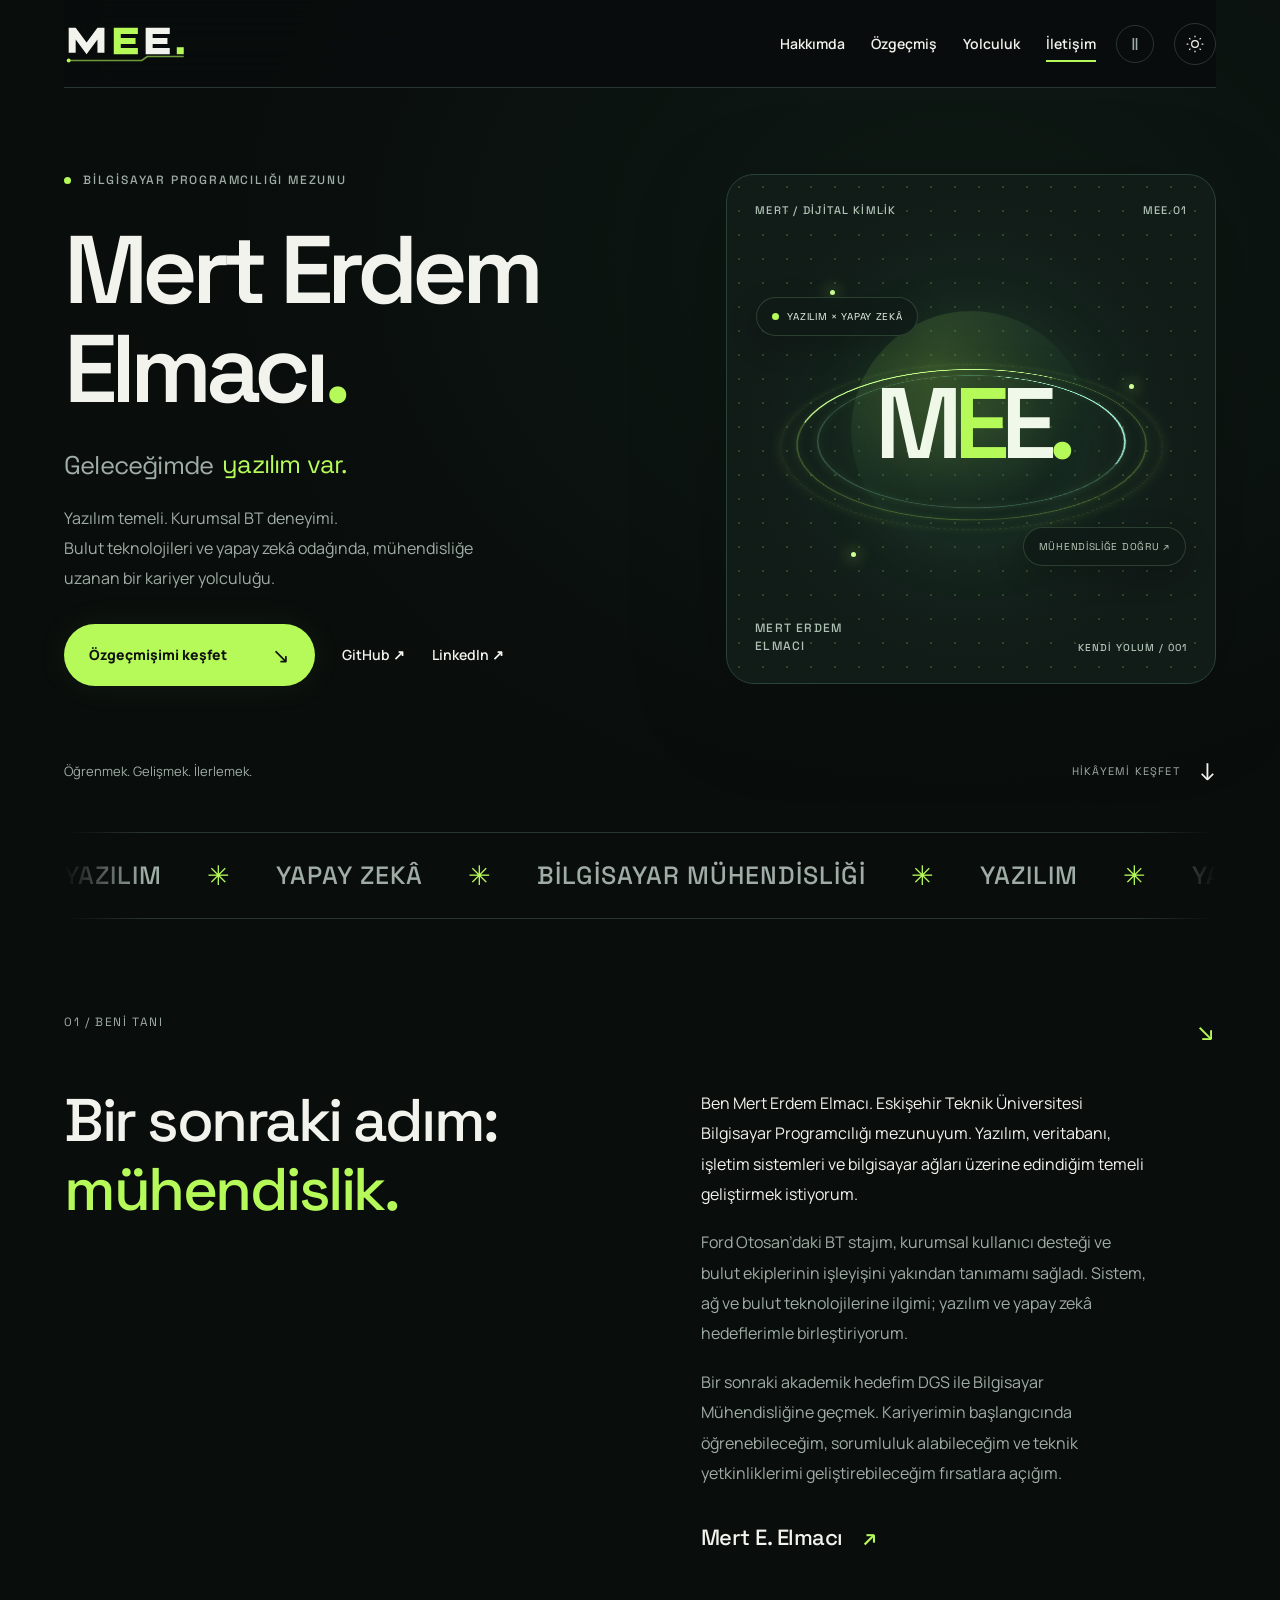
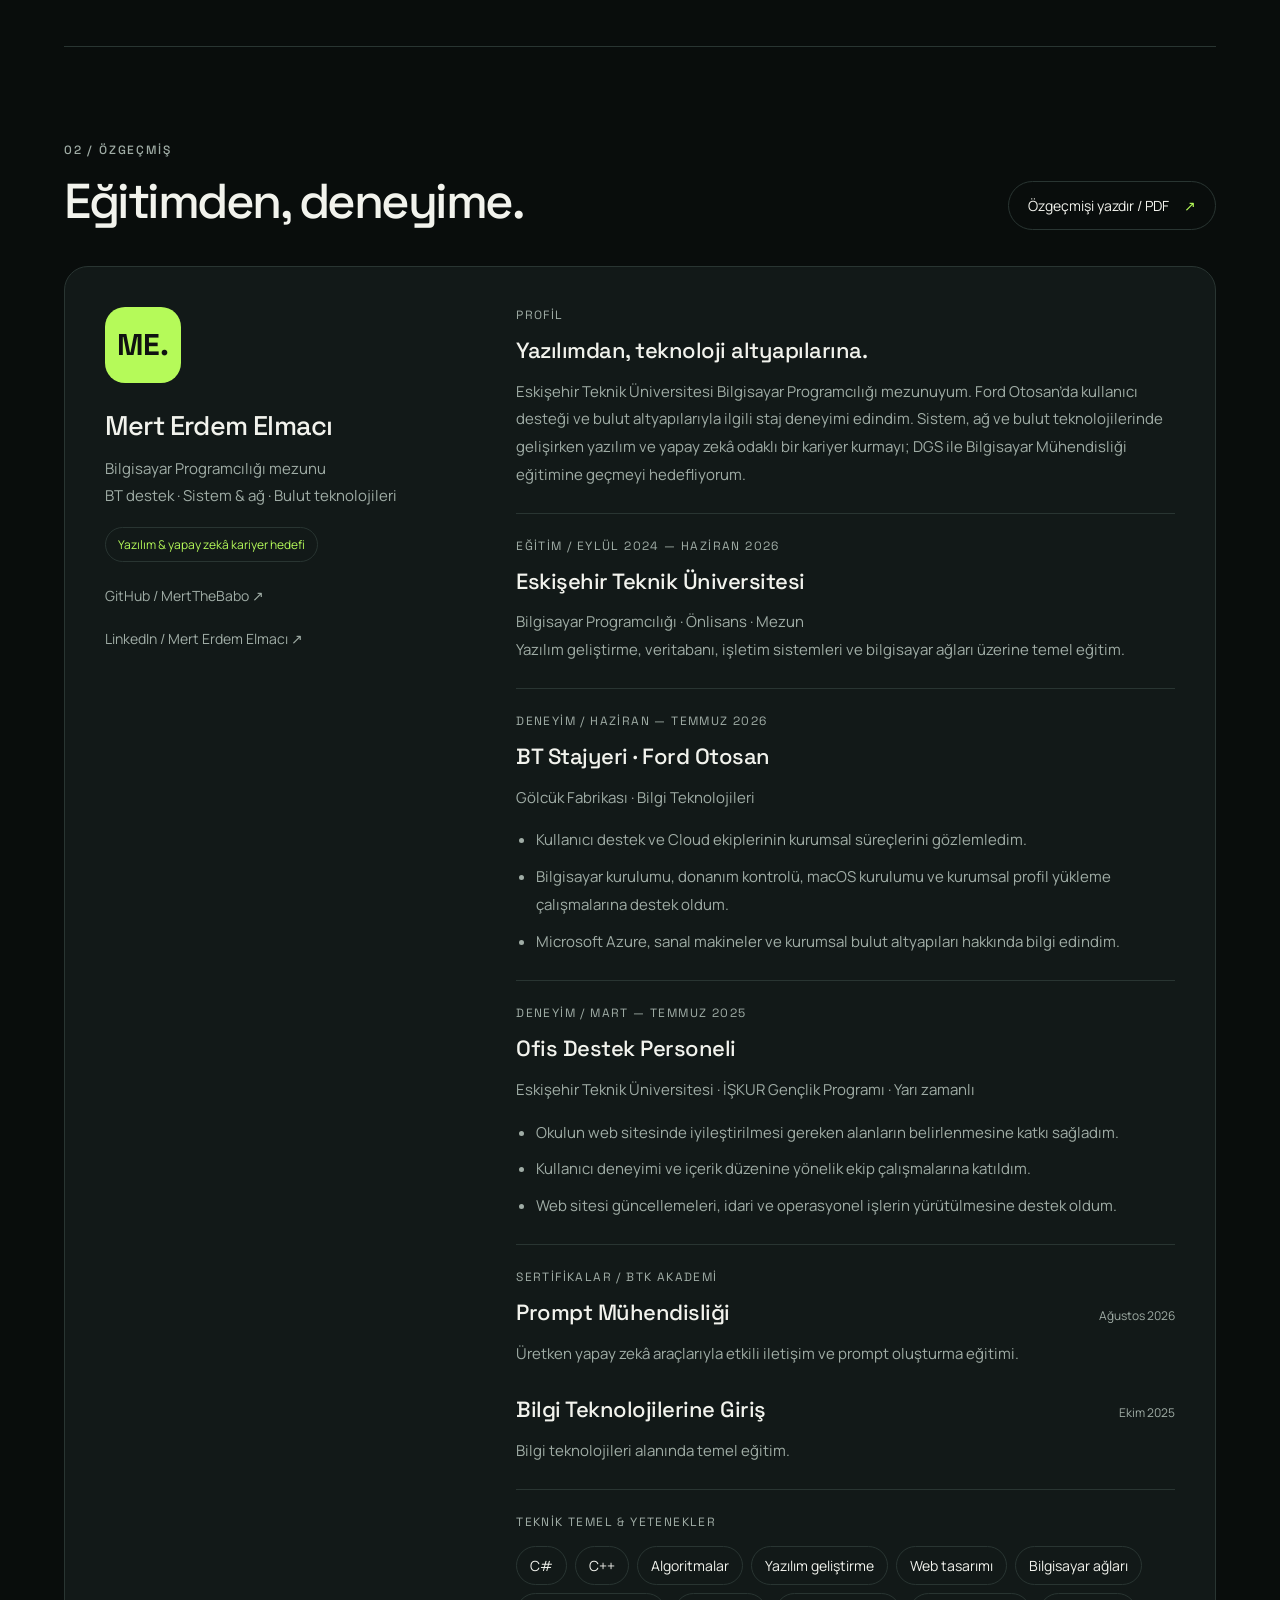
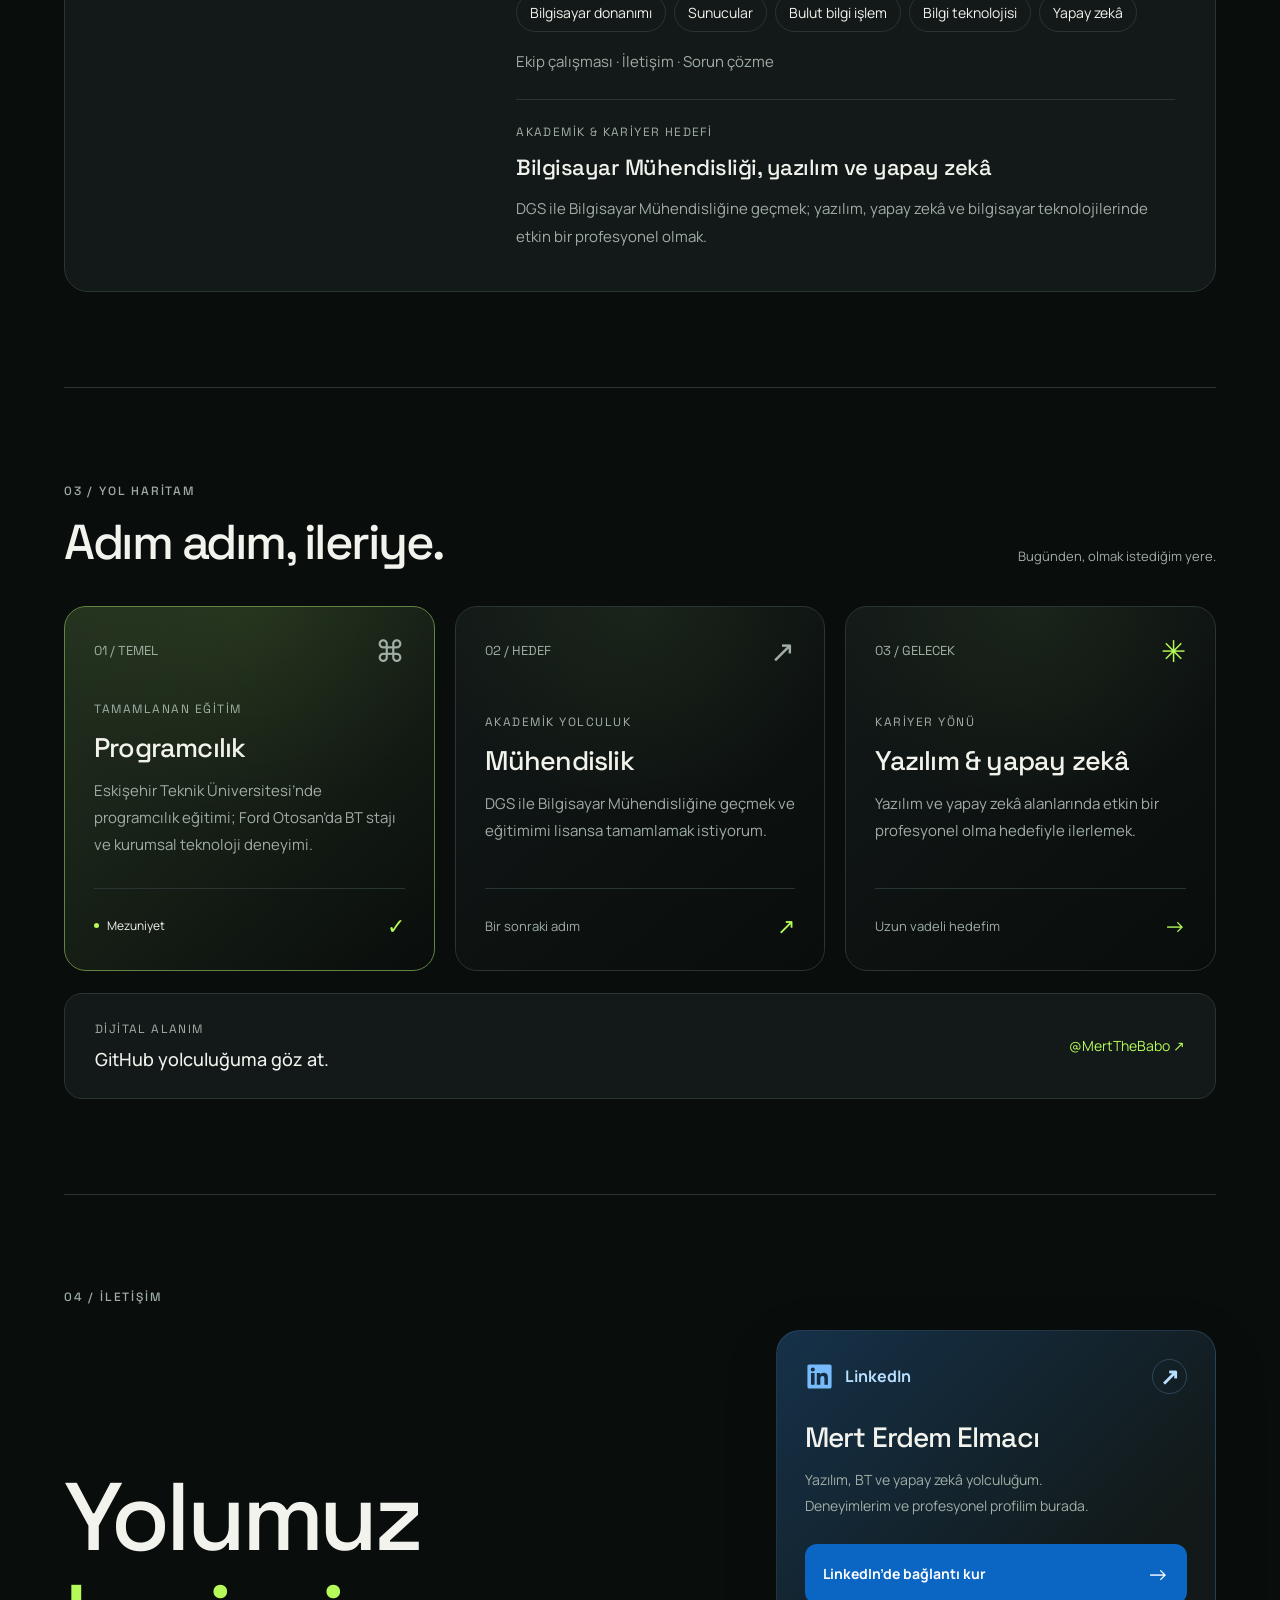
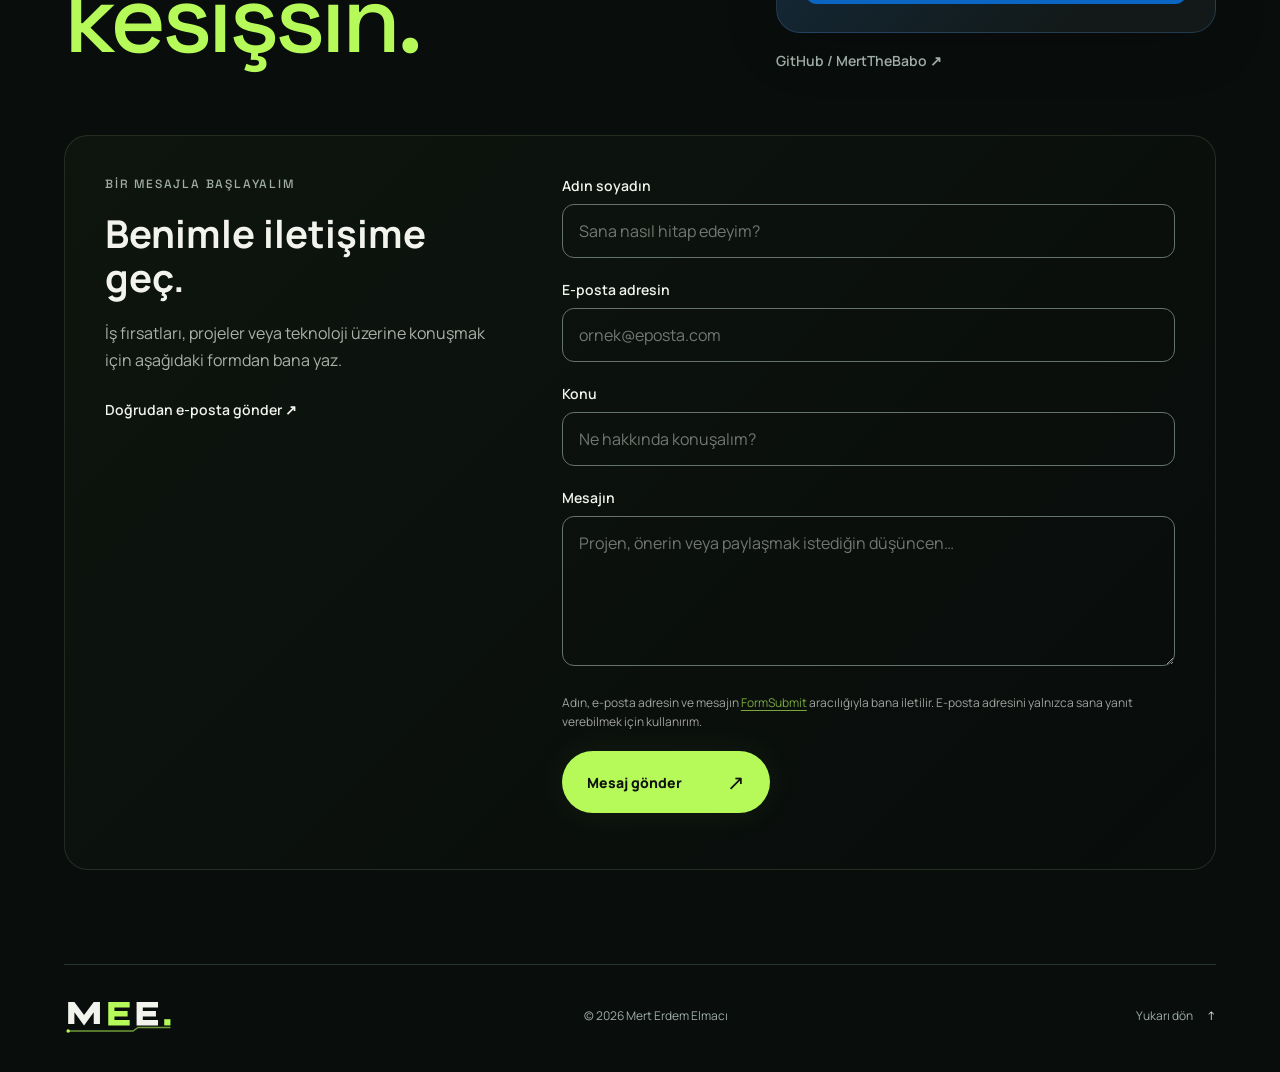
==== index.html @ a6839fb4 "Yeni sekmede açılan linklere ekran okuyucu uyarısı ekle target="_blank" olan tüm linklere görünmez "" ====
<!doctype html>
<html lang="tr" data-theme="dark">
<head>
<meta charset="UTF-8"><meta name="viewport" content="width=device-width, initial-scale=1"><meta name="theme-color" content="#090d0c">
<script>(()=>{let t;try{t=localStorage.getItem('mert-theme')}catch{}if(t!=='light'&&t!=='dark')t='dark';document.documentElement.dataset.theme=t})();</script>
<meta name="description" content="Mert Erdem Elmacı — Bilgisayar Programcılığı mezunu. Bilgisayar Mühendisliği, yazılım ve yapay zekâ odaklı kariyer yolculuğu.">
<title>Mert Erdem Elmacı — Yazılım & Yapay Zekâ Yolculuğu</title>
<link rel="canonical" href="https://mertthebabo.github.io/">
<link rel="icon" type="image/svg+xml" href="mee-favicon.svg">
<link rel="apple-touch-icon" href="apple-touch-icon.png">
<meta property="og:type" content="profile">
<meta property="og:locale" content="tr_TR">
<meta property="og:site_name" content="Mert Erdem Elmacı">
<meta property="og:title" content="Mert Erdem Elmacı — Bilgisayar Programcılığı Mezunu · BT & Yazılım">
<meta property="og:description" content="ESTÜ Bilgisayar Programcılığı mezunu. Ford Otosan BT stajı; sistem, ağ, bulut ve yazılım odaklı kariyer.">
<meta property="og:url" content="https://mertthebabo.github.io/">
<meta property="og:image" content="https://mertthebabo.github.io/og-image.png">
<meta property="og:image:width" content="1200"><meta property="og:image:height" content="630">
<meta property="og:image:alt" content="Mert Erdem Elmacı — MEE logosu ve unvan">
<meta name="twitter:card" content="summary_large_image">
<script type="application/ld+json">{"@context":"https://schema.org","@type":"Person","name":"Mert Erdem Elmacı","url":"https://mertthebabo.github.io/","jobTitle":"Bilgisayar Programcılığı Mezunu","alumniOf":{"@type":"CollegeOrUniversity","name":"Eskişehir Teknik Üniversitesi"},"knowsAbout":["C#","C++","Bilgisayar ağları","Microsoft Azure","Bulut bilişim","Yapay zekâ"],"sameAs":["https://github.com/MertTheBabo","https://www.linkedin.com/in/mert-erdem-elmac%C4%B1-83bb87357/"]}</script>
<link rel="preconnect" href="https://fonts.googleapis.com"><link rel="preconnect" href="https://fonts.gstatic.com" crossorigin>
<link rel="stylesheet" href="https://fonts.googleapis.com/css2?family=Manrope:wght@400..800&family=Space+Grotesk:wght@400..700&display=swap">
<link rel="stylesheet" href="style.css"><link rel="stylesheet" href="enhancements.css"><script src="script.js" defer></script><link rel="stylesheet" href="interactions.css"><script src="interactions.js" defer></script>
<style>
.message-panel{margin-top:64px;padding:40px;border:1px solid #59664c55;border-radius:24px;display:grid;grid-template-columns:.8fr 1.2fr;gap:48px;background:linear-gradient(135deg,#a5fa5909,transparent)}
.message-intro h3{font-size:clamp(28px,3vw,40px);line-height:1.15;margin:20px 0}.message-intro p{line-height:1.7;opacity:.7;margin:0 0 24px}
.message-fields{display:grid;grid-template-columns:1fr 1fr;gap:20px}#contact-form label{display:block;font-size:14px;font-weight:600;margin-bottom:9px}#contact-form input:not([type=hidden]):not(.message-trap):not([type=checkbox]),#contact-form textarea{box-sizing:border-box;width:100%;border:1px solid var(--field-border);border-radius:12px;background:transparent;color:inherit;padding:15px 16px;font:inherit;font-size:16px;margin-bottom:22px}#contact-form textarea{resize:vertical;min-height:150px}#contact-form input:focus-visible,#contact-form textarea:focus-visible{outline:2px solid var(--accent);outline-offset:3px;border-color:var(--accent)}#contact-form input::placeholder,#contact-form textarea::placeholder{color:inherit;opacity:.45}.message-privacy{font-size:12px;line-height:1.6;opacity:.65;margin:0 0 20px}.message-status{font-size:14px;line-height:1.6;margin:16px 0 0}.message-status[data-state=error]{color:var(--danger)}.message-status[data-state=success]{color:var(--success)}#contact-send:disabled{opacity:.6;cursor:not-allowed}.message-trap{position:absolute;left:-10000px;width:1px;height:1px;opacity:0}
@media(max-width:760px){.message-panel{grid-template-columns:1fr;padding:24px;gap:28px;margin-top:36px}.message-fields{grid-template-columns:1fr;gap:0}#contact-send{width:100%}}
@media print{.message-panel{display:none}}
.message-privacy a{color:var(--accent);text-decoration:underline;text-underline-offset:3px}.message-trap{position:absolute!important;left:-10000px!important;width:1px!important;height:1px!important;opacity:0!important}
</style>
<style>
.mee-brand{display:inline-flex;align-items:center;line-height:1;flex-shrink:0;width:auto;isolation:isolate}.mee-logo{display:block;width:126px;height:auto;overflow:visible;color:var(--text)}.mee-e,.mee-cursor,.mee-node{fill:var(--accent)}.mee-rail{stroke:var(--accent);stroke-dasharray:160;stroke-dashoffset:0;opacity:.6;transition:stroke-dashoffset .65s,opacity .35s}.mee-letter{transition:filter .35s}.mee-brand:focus-visible{outline:2px solid var(--accent);outline-offset:7px;border-radius:5px}.mee-brand:hover .mee-rail,.mee-brand:focus-visible .mee-rail{opacity:1}.mee-brand:hover .mee-letter{filter:drop-shadow(0 0 5px #b5fa5940)}html:not(.motion-paused) .mee-brand:hover .mee-rail{animation:meeTrace .8s ease both}html:not(.motion-paused) .mee-brand:hover .mee-cursor{animation:meeCursor .65s ease-in-out 2}footer .mee-logo{width:112px}@keyframes meeTrace{from{stroke-dashoffset:160}to{stroke-dashoffset:0}}@keyframes meeCursor{50%{opacity:.25}}@media(max-width:760px){.header .mee-logo{width:100px}footer .mee-brand{width:100%}}@media(prefers-reduced-motion:reduce){.mee-brand *{animation:none!important;transition:none!important}}
</style>
</head>
<body>
<div class="reading-progress" aria-hidden="true"></div><div class="ambient-glow" aria-hidden="true"></div>
<a class="skip-link" href="#main">İçeriğe geç</a>
<div class="site-shell">
<header class="header">
<a class="wordmark mee-brand" href="#" aria-label="MEE — Mert Erdem Elmacı, başlangıç"><svg class="mee-logo" viewBox="0 0 162 60" fill="currentColor" aria-hidden="true" focusable="false"><path class="mee-letter" d="M6 42V10h9l14 19 14-19h9v32h-9V25L29 44 15 25v17Z"/><path class="mee-letter mee-e" d="M64 10h31v8H73v5h19v8H73v5h22v8H64Z"/><path class="mee-letter" d="M105 10h31v8h-22v5h19v8h-19v5h22v8h-31Z"/><path class="mee-cursor" d="M145 35h9v9h-9Z"/><path class="mee-rail" d="M6 52h94l7-5h47" fill="none" stroke-width="2"/><circle class="mee-node" cx="6" cy="52" r="2.5"/></svg></a>
<nav id="main-nav" aria-label="Ana menü"><a href="#hakkimda">Hakkımda</a><a href="#ozgecmis">Özgeçmiş</a><a href="#dijital-alan">Yolculuk</a><a href="#baglanti">İletişim</a></nav>
<button class="motion-button" type="button" aria-pressed="false" aria-label="Animasyonları duraklat"><span aria-hidden="true">Ⅱ</span></button>
<button class="theme-button" type="button" aria-label="Açık temaya geç" aria-pressed="false"><svg viewBox="0 0 24 24" fill="none" aria-hidden="true"><circle cx="12" cy="12" r="4"/><path d="M12 2v2m0 16v2M2 12h2m16 0h2M5 5l1.5 1.5m11 11L19 19M5 19l1.5-1.5m11-11L19 5"/></svg></button>
<button class="menu-button" type="button" aria-label="Menüyü aç" aria-controls="main-nav" aria-expanded="false"><span></span><span></span></button>
</header>
<main id="main">
<section class="hero" aria-labelledby="hero-title">
<div class="hero-copy"><div class="eyebrow"><span class="status-dot" aria-hidden="true"></span>BİLGİSAYAR PROGRAMCILIĞI MEZUNU</div>
<h1 id="hero-title">Mert Erdem<br><span class="surname">Elmacı<span class="title-dot">.</span></span></h1>
<p class="animated-intro"><span class="visually-hidden">Geleceğimde yazılım, yapay zekâ ve mühendislik var.</span><span class="intro-prefix" aria-hidden="true">Geleceğimde</span><span class="word-window" aria-hidden="true"><span class="word-track"><span>yazılım var.</span><span>yapay zekâ var.</span><span>mühendislik var.</span><span>yazılım var.</span></span></span></p>
<p class="hero-description">Yazılım temeli. Kurumsal BT deneyimi.<br>Bulut teknolojileri ve yapay zekâ odağında, mühendisliğe uzanan bir kariyer yolculuğu.</p>
<div class="hero-actions"><a class="button button-primary" href="#ozgecmis">Özgeçmişimi keşfet <span aria-hidden="true">↘</span></a><a class="text-link" href="https://github.com/MertTheBabo" target="_blank" rel="noopener noreferrer">GitHub <span aria-hidden="true">↗</span><span class="visually-hidden"> (yeni sekmede açılır)</span></a><a class="text-link" href="https://www.linkedin.com/in/mert-erdem-elmac%C4%B1-83bb87357/" target="_blank" rel="noopener noreferrer">LinkedIn <span aria-hidden="true">↗</span><span class="visually-hidden"> (yeni sekmede açılır)</span></a></div>
</div>
<div class="identity-art" aria-label="Mert Erdem Elmacı için tasarlanmış ışıklı yörüngeler ve MEE monogramı" role="img">
<div class="art-top"><span>MERT / DİJİTAL KİMLİK</span><span>MEE.01</span></div>
<div class="cosmic-field" aria-hidden="true"><div class="cosmic-core"></div><div class="cosmic-ring ring-a"></div><div class="cosmic-ring ring-b"></div><div class="cosmic-ring ring-c"></div><span class="star star-a"></span><span class="star star-b"></span><span class="star star-c"></span></div>
<div class="cosmic-monogram" aria-hidden="true">M<span>E</span>E<span class="cosmic-dot">.</span></div>
<div class="floating-badge badge-a"><span class="status-dot" aria-hidden="true"></span>YAZILIM × YAPAY ZEKÂ</div><div class="floating-badge badge-b">MÜHENDİSLİĞE DOĞRU ↗</div>
<div class="art-bottom"><span>MERT ERDEM<br>ELMACI</span><span class="art-coordinate">KENDİ YOLUM / 001</span></div>
</div>
<div class="hero-foot"><span>Öğrenmek. Gelişmek. İlerlemek.</span><a href="#hakkimda">HİKÂYEMİ KEŞFET <span aria-hidden="true">↓</span></a></div>
</section>
<div class="ticker" aria-hidden="true"><div class="ticker-track"><span>YAZILIM <i>✳</i> YAPAY ZEKÂ <i>✳</i> BİLGİSAYAR MÜHENDİSLİĞİ <i>✳</i></span><span>YAZILIM <i>✳</i> YAPAY ZEKÂ <i>✳</i> BİLGİSAYAR MÜHENDİSLİĞİ <i>✳</i></span></div></div>
<section class="about section" id="hakkimda" aria-labelledby="about-title">
<div class="section-marker"><span>01 / BENİ TANI</span><span aria-hidden="true">↘</span></div>
<div class="about-main"><h2 id="about-title">Bir sonraki adım:<br><span class="accent">mühendislik.</span></h2><div class="about-text"><p>Ben Mert Erdem Elmacı. Eskişehir Teknik Üniversitesi Bilgisayar Programcılığı mezunuyum. Yazılım, veritabanı, işletim sistemleri ve bilgisayar ağları üzerine edindiğim temeli geliştirmek istiyorum.</p><p>Ford Otosan’daki BT stajım, kurumsal kullanıcı desteği ve bulut ekiplerinin işleyişini yakından tanımamı sağladı. Sistem, ağ ve bulut teknolojilerine ilgimi; yazılım ve yapay zekâ hedeflerimle birleştiriyorum.</p><p>Bir sonraki akademik hedefim DGS ile Bilgisayar Mühendisliğine geçmek. Kariyerimin başlangıcında öğrenebileceğim, sorumluluk alabileceğim ve teknik yetkinliklerimi geliştirebileceğim fırsatlara açığım.</p><div class="signature">Mert E. Elmacı <span aria-hidden="true">↗</span></div></div></div>
</section>
<section class="resume section" id="ozgecmis" aria-labelledby="resume-title">
<div class="section-heading"><div><div class="eyebrow">02 / ÖZGEÇMİŞ</div><h2 id="resume-title">Eğitimden, deneyime.</h2></div><button class="outline-button" id="print-cv" type="button">Özgeçmişi yazdır / PDF <span aria-hidden="true">↗</span></button></div>
<div class="resume-grid"><div class="resume-identity"><div class="avatar-initials" aria-hidden="true">ME.</div><h3>Mert Erdem Elmacı</h3><p>Bilgisayar Programcılığı mezunu<br>BT destek · Sistem & ağ · Bulut teknolojileri</p><span class="resume-tag">Yazılım & yapay zekâ kariyer hedefi</span><a href="https://github.com/MertTheBabo" target="_blank" rel="noopener noreferrer">GitHub / MertTheBabo <span aria-hidden="true">↗</span><span class="visually-hidden"> (yeni sekmede açılır)</span></a><a href="https://www.linkedin.com/in/mert-erdem-elmac%C4%B1-83bb87357/" target="_blank" rel="noopener noreferrer">LinkedIn / Mert Erdem Elmacı <span aria-hidden="true">↗</span><span class="visually-hidden"> (yeni sekmede açılır)</span></a></div>
<div class="resume-details">
<article class="resume-item"><span class="resume-label">PROFİL</span><h3>Yazılımdan, teknoloji altyapılarına.</h3><p>Eskişehir Teknik Üniversitesi Bilgisayar Programcılığı mezunuyum. Ford Otosan’da kullanıcı desteği ve bulut altyapılarıyla ilgili staj deneyimi edindim. Sistem, ağ ve bulut teknolojilerinde gelişirken yazılım ve yapay zekâ odaklı bir kariyer kurmayı; DGS ile Bilgisayar Mühendisliği eğitimine geçmeyi hedefliyorum.</p></article>
<article class="resume-item"><span class="resume-label">EĞİTİM / EYLÜL 2024 — HAZİRAN 2026</span><h3>Eskişehir Teknik Üniversitesi</h3><p>Bilgisayar Programcılığı · Önlisans · Mezun</p><p>Yazılım geliştirme, veritabanı, işletim sistemleri ve bilgisayar ağları üzerine temel eğitim.</p></article>
<article class="resume-item"><span class="resume-label">DENEYİM / HAZİRAN — TEMMUZ 2026</span><h3>BT Stajyeri · Ford Otosan</h3><p>Gölcük Fabrikası · Bilgi Teknolojileri</p><ul><li>Kullanıcı destek ve Cloud ekiplerinin kurumsal süreçlerini gözlemledim.</li><li>Bilgisayar kurulumu, donanım kontrolü, macOS kurulumu ve kurumsal profil yükleme çalışmalarına destek oldum.</li><li>Microsoft Azure, sanal makineler ve kurumsal bulut altyapıları hakkında bilgi edindim.</li></ul></article>
<article class="resume-item"><span class="resume-label">DENEYİM / MART — TEMMUZ 2025</span><h3>Ofis Destek Personeli</h3><p>Eskişehir Teknik Üniversitesi · İŞKUR Gençlik Programı · Yarı zamanlı</p><ul><li>Okulun web sitesinde iyileştirilmesi gereken alanların belirlenmesine katkı sağladım.</li><li>Kullanıcı deneyimi ve içerik düzenine yönelik ekip çalışmalarına katıldım.</li><li>Web sitesi güncellemeleri, idari ve operasyonel işlerin yürütülmesine destek oldum.</li></ul></article>
<article class="resume-item"><span class="resume-label">SERTİFİKALAR / BTK AKADEMİ</span><div class="certificate-row"><h3>Prompt Mühendisliği</h3><span>Ağustos 2026</span></div><p>Üretken yapay zekâ araçlarıyla etkili iletişim ve prompt oluşturma eğitimi.</p><div class="certificate-row"><h3>Bilgi Teknolojilerine Giriş</h3><span>Ekim 2025</span></div><p>Bilgi teknolojileri alanında temel eğitim.</p></article>
<article class="resume-item"><span class="resume-label">TEKNİK TEMEL & YETENEKLER</span><div class="focus-tags"><span>C#</span><span>C++</span><span>Algoritmalar</span><span>Yazılım geliştirme</span><span>Web tasarımı</span><span>Bilgisayar ağları</span><span>Bilgisayar donanımı</span><span>Sunucular</span><span>Bulut bilgi işlem</span><span>Bilgi teknolojisi</span><span>Yapay zekâ</span></div><p>Ekip çalışması · İletişim · Sorun çözme</p></article>
<article class="resume-item"><span class="resume-label">AKADEMİK & KARİYER HEDEFİ</span><h3>Bilgisayar Mühendisliği, yazılım ve yapay zekâ</h3><p>DGS ile Bilgisayar Mühendisliğine geçmek; yazılım, yapay zekâ ve bilgisayar teknolojilerinde etkin bir profesyonel olmak.</p></article>
</div></div>
</section>
<section class="digital section" id="dijital-alan" aria-labelledby="digital-title">
<div class="section-heading"><div><div class="eyebrow">03 / YOL HARİTAM</div><h2 id="digital-title">Adım adım, ileriye.</h2></div><span class="small-caption">Bugünden, olmak istediğim yere.</span></div>
<div class="cards"><article class="card card-featured"><div class="card-top"><span class="card-index">01 / TEMEL</span><span class="spark" aria-hidden="true">⌘</span></div><div><span class="card-label">TAMAMLANAN EĞİTİM</span><h3>Programcılık</h3><p>Eskişehir Teknik Üniversitesi’nde programcılık eğitimi; Ford Otosan’da BT stajı ve kurumsal teknoloji deneyimi.</p></div><div class="card-bottom"><span class="pill"><span class="status-dot" aria-hidden="true"></span>Mezuniyet</span><span aria-hidden="true">✓</span></div></article>
<article class="card"><div class="card-top"><span class="card-index">02 / HEDEF</span><span class="spark" aria-hidden="true">↗</span></div><div><span class="card-label">AKADEMİK YOLCULUK</span><h3>Mühendislik</h3><p>DGS ile Bilgisayar Mühendisliğine geçmek ve eğitimimi lisansa tamamlamak istiyorum.</p></div><div class="card-bottom"><span>Bir sonraki adım</span><span aria-hidden="true">↗</span></div></article>
<article class="card card-note"><div class="card-top"><span class="card-index">03 / GELECEK</span><span class="spark" aria-hidden="true">✳</span></div><div><span class="card-label">KARİYER YÖNÜ</span><h3>Yazılım & yapay zekâ</h3><p>Yazılım ve yapay zekâ alanlarında etkin bir profesyonel olma hedefiyle ilerlemek.</p></div><div class="card-bottom"><span>Uzun vadeli hedefim</span><span aria-hidden="true">→</span></div></article></div>
<a class="github-strip" href="https://github.com/MertTheBabo" target="_blank" rel="noopener noreferrer"><span><span class="resume-label">DİJİTAL ALANIM</span><strong>GitHub yolculuğuma göz at.</strong></span><span>@MertTheBabo <span aria-hidden="true">↗</span><span class="visually-hidden"> (yeni sekmede açılır)</span></span></a>
</section>
<section class="contact section" id="baglanti" aria-labelledby="contact-title"><div class="eyebrow">04 / İLETİŞİM</div><div class="contact-row"><h2 id="contact-title">Yolumuz<br><span>kesişsin.</span></h2><div class="contact-socials"><a class="linkedin-card" href="https://www.linkedin.com/in/mert-erdem-elmac%C4%B1-83bb87357/" target="_blank" rel="noopener noreferrer" aria-label="Mert Erdem Elmacı ile LinkedIn’de bağlantı kur, yeni sekmede açılır"><span class="linkedin-card-top"><svg class="linkedin-logo" viewBox="0 0 24 24" fill="currentColor" aria-hidden="true"><path d="M20.45 2H3.55C2.69 2 2 2.68 2 3.52v16.96C2 21.32 2.69 22 3.55 22h16.9c.86 0 1.55-.68 1.55-1.52V3.52C22 2.68 21.31 2 20.45 2ZM7.93 18.74H4.98V9.2h2.95v9.54ZM6.45 7.9a1.71 1.71 0 1 1 0-3.42 1.71 1.71 0 0 1 0 3.42ZM19 18.74h-2.94V14.1c0-1.11-.02-2.54-1.55-2.54-1.55 0-1.79 1.21-1.79 2.46v4.72H9.78V9.2h2.82v1.3h.04c.39-.74 1.35-1.52 2.78-1.52 2.97 0 3.52 1.95 3.52 4.48v5.28Z"/></svg><span>LinkedIn</span><span class="linkedin-external" aria-hidden="true">↗</span></span><span class="linkedin-person">Mert Erdem Elmacı</span><span class="linkedin-description">Yazılım, BT ve yapay zekâ yolculuğum.<br>Deneyimlerim ve profesyonel profilim burada.</span><span class="linkedin-cta">LinkedIn’de bağlantı kur <span aria-hidden="true">→</span></span></a><a class="text-link" href="https://github.com/MertTheBabo" target="_blank" rel="noopener noreferrer">GitHub / MertTheBabo <span aria-hidden="true">↗</span><span class="visually-hidden"> (yeni sekmede açılır)</span></a></div></div>
<div class="message-panel">
<div class="message-intro"><span class="eyebrow">BİR MESAJLA BAŞLAYALIM</span><h3>Benimle iletişime geç.</h3><p>İş fırsatları, projeler veya teknoloji üzerine konuşmak için aşağıdaki formdan bana yaz.</p><a class="text-link" href="mailto:elmacimerterdem@gmail.com">Doğrudan e-posta gönder <span aria-hidden="true">↗</span></a></div>
<form id="contact-form" action="https://formsubmit.co/elmacimerterdem@gmail.com" method="POST" aria-describedby="contact-privacy">
<label for="contact-name">Adın soyadın</label><input id="contact-name" name="name" autocomplete="name" required maxlength="100" placeholder="Sana nasıl hitap edeyim?">
<label for="contact-email">E-posta adresin</label><input id="contact-email" name="email" type="email" autocomplete="email" required maxlength="254" placeholder="ornek@eposta.com">
<label for="contact-subject">Konu</label><input id="contact-subject" name="Konu" required maxlength="150" placeholder="Ne hakkında konuşalım?">
<label for="contact-message">Mesajın</label><textarea id="contact-message" name="message" required minlength="10" maxlength="5000" rows="5" placeholder="Projen, önerin veya paylaşmak istediğin düşüncen…"></textarea>
<input type="text" name="_honey" class="message-trap" tabindex="-1" autocomplete="off" aria-hidden="true">
<input type="hidden" name="_subject" value="Kişisel web sitemden yeni mesaj"><input type="hidden" name="_template" value="table">
<p class="message-privacy" id="contact-privacy">Adın, e-posta adresin ve mesajın <a href="https://formsubmit.co/" target="_blank" rel="noopener noreferrer">FormSubmit<span class="visually-hidden"> (yeni sekmede açılır)</span></a> aracılığıyla bana iletilir. E-posta adresini yalnızca sana yanıt verebilmek için kullanırım.</p>
<button class="button button-primary" id="contact-send" type="submit">Mesaj gönder <span aria-hidden="true">↗</span></button>
<p id="contact-status" class="message-status" role="status" aria-live="polite"></p>
<noscript><p>Gönderdiğinde FormSubmit'in onay sayfasına yönlendirilirsin.</p></noscript>
</form></div>
</section>
</main><footer><a class="wordmark mee-brand" href="#" aria-label="MEE — Mert Erdem Elmacı, başlangıç"><svg class="mee-logo" viewBox="0 0 162 60" fill="currentColor" aria-hidden="true" focusable="false"><path class="mee-letter" d="M6 42V10h9l14 19 14-19h9v32h-9V25L29 44 15 25v17Z"/><path class="mee-letter mee-e" d="M64 10h31v8H73v5h19v8H73v5h22v8H64Z"/><path class="mee-letter" d="M105 10h31v8h-22v5h19v8h-19v5h22v8h-31Z"/><path class="mee-cursor" d="M145 35h9v9h-9Z"/><path class="mee-rail" d="M6 52h94l7-5h47" fill="none" stroke-width="2"/><circle class="mee-node" cx="6" cy="52" r="2.5"/></svg></a><span>© <span id="year">2026</span> Mert Erdem Elmacı</span><a href="#">Yukarı dön <span aria-hidden="true">↑</span></a></footer>
</div><a class="back-top" href="#" aria-label="Sayfanın başına dön">↑</a>
<script>
(() => {
const form=document.getElementById('contact-form');
if(!form)return;
const status=document.getElementById('contact-status');
const button=document.getElementById('contact-send');
const name=document.getElementById('contact-name');
const email=document.getElementById('contact-email');
const subject=document.getElementById('contact-subject');
const message=document.getElementById('contact-message');
function validate(){
 name.value=name.value.trim();
 email.value=email.value.trim();
 subject.value=subject.value.trim();
 message.value=message.value.trim();
 message.setCustomValidity(message.value.length<10?'Lütfen en az 10 karakterlik bir mesaj yaz.':'');
 return form.reportValidity();
}
form.addEventListener('input',()=>{
 message.setCustomValidity('');
 status.textContent='';
});
form.addEventListener('submit',async event=>{
 event.preventDefault();
 if(button.disabled||!validate())return;
 if(form.elements._honey.value)return;
 button.disabled=true;
 status.dataset.state='pending';
 status.textContent='Mesajın gönderiliyor, lütfen bekle.';
 const controller=new AbortController();
 const timeout=setTimeout(()=>controller.abort(),20000);
 try{
  const response=await fetch('https://formsubmit.co/ajax/elmacimerterdem@gmail.com',{
   method:'POST',body:new FormData(form),headers:{Accept:'application/json'},signal:controller.signal
  });
  const result=await response.json();
  if(!response.ok||!(result.success===true||result.success==='true'))throw new Error('submission');
  status.dataset.state='success';
  status.textContent='Mesajın iletildi. Teşekkür ederim!';
  form.reset();
 }catch(error){
  status.dataset.state='error';
  status.textContent=error.name==='AbortError'
   ?'Gönderim sonucu doğrulanamadı. Tekrar denemeden önce biraz bekle veya doğrudan e-posta gönder.'
   :'Mesaj gönderilemedi. Lütfen tekrar dene veya doğrudan e-posta bağlantısını kullan.';
 }finally{
  clearTimeout(timeout);
  button.disabled=false;
 }
});
})();
</script>
</body></html>
---- style.css ----
:root{color-scheme:dark;--bg:#101211;--panel:#181b19;--text:#f2f3ed;--muted:#979d96;--line:#30352f;--accent:#c5f466;--ink:#101211;--font:'Manrope',Arial,sans-serif;--display:'Space Grotesk','Manrope',Arial,sans-serif}
:root[data-theme=light]{color-scheme:light;--bg:#f5f7f1;--panel:#e9ede4;--text:#172018;--muted:#596456;--line:#ccd3c7;--accent:#3b650c;--ink:#f5f7f1}
*{box-sizing:border-box}html{scroll-behavior:smooth;scroll-padding-top:28px}body{margin:0;background:var(--bg);color:var(--text);font-family:var(--font);font-size:16px;-webkit-font-smoothing:antialiased;transition:background .25s,color .25s}a{color:inherit;text-decoration:none}button{font:inherit}a,button{-webkit-tap-highlight-color:transparent}a:focus-visible,button:focus-visible{outline:3px solid var(--accent);outline-offset:6px}::selection{background:var(--accent);color:var(--ink)}.site-shell{max-width:1536px;margin:auto;padding:0 64px}.header{height:112px;display:flex;align-items:center;border-bottom:1px solid var(--line);gap:28px}.wordmark{font-family:var(--display);font-size:34px;font-weight:700;letter-spacing:-2px}.wordmark-dot{color:var(--accent)}nav{display:flex;gap:36px;margin-left:auto;font-size:14px;font-weight:600}nav a:hover,.text-link:hover,footer>a:last-child:hover{color:var(--accent)}nav a span{padding-left:4px}.theme-button{display:grid;place-items:center;width:42px;height:42px;margin-left:14px;border:1px solid var(--line);border-radius:50%;color:var(--text);background:transparent;cursor:pointer}.theme-button:hover{border-color:var(--accent)}.theme-button svg{width:20px;stroke:currentColor;stroke-width:1.5}.hero{display:grid;grid-template-columns:1.25fr 1fr;gap:48px 64px;padding-top:72px}.hero-copy{padding-top:18px}.eyebrow{font-family:var(--display);font-size:12px;font-weight:500;letter-spacing:1.8px;display:flex;align-items:center;gap:12px;color:var(--muted)}.status-dot{display:inline-block;width:7px;height:7px;flex-shrink:0;background:var(--accent);border-radius:50%}.hero h1{font-family:var(--display);font-weight:500;font-size:clamp(58px,6.8vw,104px);line-height:1.05;letter-spacing:-6px;margin:29px 0 30px}.surname{color:var(--muted)}.title-dot{color:var(--accent)}.hero-description{font-size:18px;line-height:1.8;color:var(--muted);margin:0}.hero-description span{color:var(--text)}.hero-actions{display:flex;align-items:center;gap:34px;margin-top:34px}.button{display:inline-flex;align-items:center;justify-content:space-between;gap:45px;border-radius:7px;padding:17px 21px;font-size:14px;font-weight:800}.button-primary{background:var(--accent);color:var(--ink);transition:transform .2s,filter .2s}.button-primary:hover{transform:translateY(-3px);filter:brightness(1.08)}.button span{font-size:21px;font-weight:400}.text-link{font-size:14px;font-weight:600;display:flex;gap:16px;align-items:center}.text-link span{font-size:21px}.identity-art{height:466px;position:relative;overflow:hidden;background:#c5f466;color:#152211;border-radius:16px;background-image:linear-gradient(#1522110b 1px,transparent 1px),linear-gradient(90deg,#1522110b 1px,transparent 1px);background-size:32px 32px;isolation:isolate}.art-top,.art-bottom{position:absolute;left:26px;right:26px;display:flex;justify-content:space-between;font-family:var(--display);font-size:11px;font-weight:500;letter-spacing:1.2px;z-index:3}.art-top{top:25px}.art-bottom{bottom:25px;line-height:1.5}.art-bottom svg{width:64px;height:30px;stroke:currentColor;stroke-width:1.4}.orbit{position:absolute;border:1px solid #28381530;border-radius:50%;width:340px;height:340px;left:50%;top:50%;transform:translate(-50%,-50%)}.orbit-two{width:450px;height:450px}.orbit-three{width:240px;height:240px}.monogram{position:absolute;inset:70px 0 64px;display:flex;flex-direction:column;justify-content:center;align-items:center;font-family:var(--display);font-size:171px;font-weight:700;line-height:.71;letter-spacing:-16px;transform:rotate(-10deg);user-select:none;text-shadow:7px 7px 0 #c5f466;animation:arrive .8s ease-out both}.monogram>span:last-child{margin-left:22px}.monogram-dot{font-size:115px;letter-spacing:-20px}.art-cross{position:absolute;font-size:25px;font-weight:400;color:#24361a80}.cross-one{left:29px;top:100px}.cross-two{right:30px;bottom:116px}.art-tag{position:absolute;left:50%;top:60%;transform:translate(-50%,-50%) rotate(-10deg);z-index:4;white-space:nowrap;background:#152211;color:#d3fb8b;padding:11px 15px;display:flex;align-items:center;gap:8px;font-family:var(--display);font-size:10px;letter-spacing:1.1px;border:3px solid #c5f466}.hero-foot{grid-column:1/-1;display:flex;justify-content:space-between;align-items:center;padding:3px 0 31px;border-bottom:1px solid var(--line);color:var(--muted);font-size:13px}.hero-foot>a{font-family:var(--display);font-size:11px;letter-spacing:1.2px;display:flex;align-items:center;gap:20px}.hero-foot>a span{color:var(--text);font-size:24px}.section{padding:76px 0;border-bottom:1px solid var(--line)}.section-marker{display:flex;justify-content:space-between;font-family:var(--display);font-size:12px;color:var(--muted);letter-spacing:1.6px}.section-marker>span:last-child{font-size:26px;color:var(--accent)}.about-main{display:grid;grid-template-columns:1.1fr 1fr;gap:90px;padding-top:28px}h2{font-family:var(--display);font-size:clamp(36px,4vw,56px);font-weight:500;letter-spacing:-2.5px;line-height:1.15;margin:0}.accent{color:var(--accent)}.about-text{padding-top:2px}.about-text p{margin:0 0 18px;max-width:450px;font-size:16px;line-height:1.85;color:var(--muted)}.about-text p:first-child{color:var(--text)}.signature{margin-top:29px;font-family:var(--display);font-size:18px;font-weight:500;letter-spacing:-.5px}.signature span{color:var(--accent);margin-left:15px}.section-heading{display:flex;justify-content:space-between;align-items:flex-end;margin-bottom:36px;gap:24px}.section-heading h2{margin-top:15px;font-size:44px}.small-caption{font-size:13px;color:var(--muted);padding-bottom:5px}.cards{display:grid;grid-template-columns:repeat(3,1fr);gap:18px}.card{border:1px solid var(--line);border-radius:12px;padding:25px;min-height:310px;display:flex;flex-direction:column;justify-content:space-between;gap:30px;background:var(--panel)}.card-featured{border-color:color-mix(in srgb,var(--accent) 40%,var(--line));background:linear-gradient(130deg,color-mix(in srgb,var(--accent) 7%,var(--panel)),var(--panel))}.card-top,.card-bottom{display:flex;align-items:center;justify-content:space-between}.card-index{font-family:var(--display);font-size:13px;color:var(--muted)}.card-top svg{width:25px;height:25px;stroke:var(--accent);stroke-width:1.3}.card-label{font-family:var(--display);font-size:10px;letter-spacing:1.5px;color:var(--muted)}.card h3{margin:12px 0 12px;font-family:var(--display);font-size:25px;font-weight:500;letter-spacing:-.8px}.card p{font-size:14px;line-height:1.8;color:var(--muted);margin:0}.card-bottom{font-size:12px;color:var(--muted);padding-top:22px;border-top:1px solid var(--line)}.card-bottom>span:last-child{font-size:22px;color:var(--accent)}.pill{display:flex;align-items:center;gap:8px;color:var(--text);font-size:12px}.pill .status-dot{width:5px;height:5px}.card-link{transition:transform .25s,border-color .25s}.card-link:hover{transform:translateY(-5px);border-color:var(--accent)}.card-arrow{transition:transform .2s}.card-link:hover .card-arrow{transform:translate(3px,-3px)}.spark{font-size:30px;line-height:1;color:var(--muted)}.contact{padding:69px 0 75px}.contact-row{display:flex;justify-content:space-between;align-items:flex-end;gap:40px;margin-top:25px}.contact h2{font-size:clamp(50px,6.2vw,84px);letter-spacing:-4px;line-height:1.06}.contact h2>span{color:var(--muted)}.contact-link{min-width:290px;border-bottom:1px solid var(--line);padding:0 0 19px;transition:border-color .2s}.contact-link:hover{border-color:var(--accent)}.contact-link-label{font-family:var(--display);font-size:11px;letter-spacing:1.5px;color:var(--muted)}.contact-handle{display:flex;align-items:center;justify-content:space-between;gap:50px;font-family:var(--display);font-size:27px;letter-spacing:-.8px;margin-top:15px}.contact-handle>span{font-size:36px;color:var(--accent)}footer{display:flex;align-items:center;justify-content:space-between;gap:24px;padding:30px 0 35px}footer .wordmark{font-size:29px}footer>span,footer>a:last-child{font-size:12px;color:var(--muted)}footer>a:last-child span{margin-left:12px;color:var(--text)}.skip-link{position:fixed;left:20px;top:-80px;padding:15px 20px;background:var(--accent);color:var(--ink);z-index:99}.skip-link:focus{top:15px}@keyframes arrive{from{opacity:0;transform:translateY(14px) rotate(-5deg)}to{opacity:1;transform:translateY(0) rotate(-10deg)}}
@media(min-width:1500px){.hero{gap:48px 100px}.identity-art{height:500px}.hero h1{font-size:108px}}
@media(max-width:1050px){.site-shell{padding:0 36px}.hero{gap:40px 36px}.hero h1{font-size:74px;letter-spacing:-4px}.identity-art{height:426px}.monogram{font-size:155px}.about-main{gap:44px}.card{padding:21px}.card h3{font-size:22px}.section-heading h2{font-size:38px}}
@media(max-width:760px){.site-shell{padding:0 24px}.header{height:88px;gap:12px}.wordmark{font-size:31px}nav{gap:18px;font-size:12px}nav>a:nth-child(2){display:none}.theme-button{width:36px;height:36px;margin-left:0}.hero{grid-template-columns:1fr;padding-top:36px;gap:36px}.hero-copy{padding-top:8px}.hero h1{font-size:clamp(55px,10vw,78px);letter-spacing:-3px;margin:25px 0}.hero-description{font-size:16px}.hero-actions{margin-top:27px;gap:28px}.identity-art{height:385px;max-width:100%}.monogram{font-size:159px}.hero-foot{gap:18px;padding-bottom:24px;font-size:12px;align-items:flex-start}.hero-foot>span{max-width:160px;line-height:1.7}.hero-foot>a{font-size:10px;letter-spacing:.5px;gap:12px;max-width:150px;line-height:1.7}.section{padding:49px 0}.about-main{grid-template-columns:1fr;gap:27px;padding-top:23px}h2{font-size:43px;letter-spacing:-2px}.about-text p{max-width:100%;font-size:15px}.signature{margin-top:22px}.section-heading{display:block;margin-bottom:25px}.section-heading h2{font-size:36px}.small-caption{display:block;margin-top:17px}.cards{grid-template-columns:1fr;gap:14px}.card{padding:25px;min-height:272px;gap:23px}.card h3{font-size:26px}.card p{max-width:430px}.contact-row{display:block}.contact h2{font-size:61px;letter-spacing:-3px}.contact-link{display:block;min-width:0;max-width:420px;margin-top:38px}.contact-handle{font-size:26px}footer{flex-wrap:wrap;padding:26px 0;gap:18px}footer .wordmark{width:100%;font-size:30px}footer>span,footer>a:last-child{font-size:11px}}
@media(max-width:380px){.site-shell{padding:0 18px}nav{gap:13px;font-size:12px}.hero h1{font-size:53px}.button{padding:15px 18px;gap:27px}.hero-actions{gap:20px}.identity-art{height:340px}.monogram{font-size:142px}.contact h2{font-size:53px}footer{gap:12px}}
@media(prefers-reduced-motion:reduce){html{scroll-behavior:auto}*,*::before,*::after{animation:none!important;transition:none!important}}
---- enhancements.css ----
:root{--bg:#090d0c;--panel:#121918;--line:#293532;--accent:#b5fa59;--muted:#a0ada6}:root[data-theme=light]{--bg:#f3f6f1;--panel:#e7ede6;--line:#c4d0c1;--accent:#345e08;--muted:#566454}.ambient-glow{position:absolute;top:0;left:0;width:100%;height:1000px;background:radial-gradient(ellipse at 75% 25%,#63f1a00e,transparent 55%);pointer-events:none;z-index:-1}.reading-progress{position:fixed;top:0;left:0;width:var(--progress,0%);height:3px;background:var(--accent);z-index:100;box-shadow:0 0 12px #b5fa5980}.site-shell{padding:0 5vw}.header{position:sticky;top:0;height:88px;z-index:20;background:color-mix(in srgb,var(--bg) 92%,transparent);backdrop-filter:blur(22px);gap:20px}.header nav{gap:26px}.header nav a{position:relative;padding:12px 0}.header nav a::after{content:'';position:absolute;bottom:3px;left:0;width:100%;height:2px;background:var(--accent);transform:scaleX(0);transform-origin:left;transition:transform .25s}.header nav a[aria-current]::after,.header nav a:hover::after{transform:scaleX(1)}.motion-button{background:none;border:1px solid var(--line);border-radius:50%;color:var(--muted);width:38px;height:38px;cursor:pointer;font-size:16px}.motion-button:hover{color:var(--text);border-color:var(--accent)}.theme-button{margin-left:0}.menu-button{display:none}.hero{padding-top:84px;gap:40px 50px;align-items:center;position:relative}.hero-copy{padding-top:0}.hero h1{font-size:clamp(62px,7.5vw,112px);font-weight:600;line-height:1.03;letter-spacing:-6px;margin:33px 0 28px}.surname{color:var(--text)}.title-dot{display:inline-block;animation:dotPulse 4s ease-in-out infinite}.animated-intro{display:flex;align-items:center;gap:9px;font-size:clamp(18px,2vw,27px);font-family:var(--display);letter-spacing:-.8px;margin-bottom:20px;flex-wrap:wrap}.intro-prefix{color:var(--muted)}.word-window{height:1.4em;overflow:hidden;line-height:1.4;display:inline-block;color:var(--accent)}.word-track{display:flex;flex-direction:column;animation:words 12s infinite}.word-track>span{height:1.4em;flex-shrink:0}.hero-description{font-size:16px;line-height:1.9;max-width:460px}.hero-actions{margin-top:30px}.button-primary{border-radius:40px;padding:17px 25px;box-shadow:0 0 35px #b5fa5910}.hero-foot{padding-top:30px;border-bottom:0}.identity-art{height:510px;background:#111b18;border:1px solid #294337;color:#e7f4e9;border-radius:28px;box-shadow:0 24px 100px #0003;background-image:radial-gradient(ellipse at center,#28543950,transparent 65%),radial-gradient(circle,#b5fa5930 1px,transparent 1px);background-size:auto,24px 24px;perspective:900px}.art-top,.art-bottom{left:28px;right:28px;color:#b0c2b6;font-size:11px}.art-top{top:28px}.art-bottom{bottom:28px;font-size:12px}.art-coordinate{align-self:flex-end;font-size:10px;letter-spacing:1px}.cosmic-field{position:absolute;inset:60px 30px 55px;display:grid;place-items:center;transform-style:preserve-3d}.cosmic-core{position:absolute;width:240px;height:240px;border-radius:50%;background:radial-gradient(circle at 35% 25%,#b5fa5930,#8ede7010 45%,#050c0900 68%);box-shadow:inset 0 0 50px #70e8ac10,0 0 70px #87f46a10}.cosmic-ring{position:absolute;width:345px;height:345px;border-radius:50%;border:1px solid #b5fa5960;box-shadow:0 0 12px #b5fa5918,inset 0 0 12px #b5fa5910;transform:rotateX(65deg) rotateZ(-25deg);animation:orbitA 24s linear infinite}.ring-a{border-top:3px solid #c9ff92}.ring-b{width:305px;height:305px;border-color:#86e7cd60;border-right:2px solid #afffea;animation-name:orbitB;animation-duration:30s}.ring-c{width:375px;height:375px;border-style:dashed;border-color:#b5fa5925;animation-name:orbitC;animation-duration:45s}.cosmic-monogram{position:absolute;left:50%;top:49%;transform:translate(-50%,-50%);font-family:var(--display);font-size:100px;letter-spacing:-9px;font-weight:600;line-height:1;color:#f0f8e9;text-shadow:0 0 60px #b5fa5920;user-select:none}.cosmic-monogram>span:first-child,.cosmic-dot{color:#b5fa59}.floating-badge{position:absolute;border:1px solid #48674d80;background:#101b17d9;backdrop-filter:blur(10px);border-radius:40px;font-family:var(--display);font-size:10px;letter-spacing:.7px;display:flex;align-items:center;gap:8px;padding:12px 15px;box-shadow:0 10px 30px #0003;animation:float 7s ease-in-out infinite}.badge-a{top:24%;left:6%}.badge-b{bottom:23%;right:6%;animation-delay:-3s;color:#bccbbc}.star{position:absolute;width:5px;height:5px;border-radius:50%;background:#cfff95;box-shadow:0 0 15px 3px #b5fa5950;animation:twinkle 4s infinite alternate}.star-a{left:17%;top:14%}.star-b{right:12%;top:38%;animation-delay:-1s}.star-c{left:22%;bottom:18%;animation-delay:-2s}.ticker{overflow:hidden;border-top:1px solid var(--line);border-bottom:1px solid var(--line);padding:25px 0;margin-top:14px;mask-image:linear-gradient(90deg,transparent,#000 7%,#000 93%,transparent)}.ticker-track{display:flex;width:max-content;animation:marquee 32s linear infinite}.ticker-track>span{display:flex;align-items:center;gap:45px;white-space:nowrap;padding-right:45px;font-family:var(--display);font-size:25px;letter-spacing:1px;font-weight:500;color:var(--muted)}.ticker i{font-style:normal;color:var(--accent);font-size:27px}.section{padding:95px 0;scroll-margin-top:88px}.about-main{gap:70px;padding-top:38px}.about h2{font-size:clamp(42px,4.7vw,68px)}.about-text p{font-size:16px;line-height:1.9}.signature{font-size:22px;margin-top:35px}.section-heading h2{font-size:49px}.cards{gap:20px}.card{border-radius:22px;min-height:340px;padding:29px;background:linear-gradient(140deg,var(--panel),var(--bg));position:relative;overflow:hidden;transition:transform .3s,border-color .3s,box-shadow .3s}.card::before{content:'';position:absolute;inset:0;background:radial-gradient(300px circle at var(--mouse-x,50%) var(--mouse-y,0%),#b5fa5910,transparent 70%);pointer-events:none}.card:hover{transform:translateY(-6px);border-color:color-mix(in srgb,var(--accent) 60%,var(--line));box-shadow:0 16px 45px #0002}.card-featured{background:linear-gradient(140deg,color-mix(in srgb,var(--accent) 11%,var(--panel)),var(--bg))}.card h3{font-size:27px}.card-label{font-size:12px}.card p{font-size:15px}.card-bottom{font-size:13px}.card-note .spark{color:var(--accent);animation:spin 25s linear infinite}.contact{padding:94px 0}.contact h2{font-size:clamp(58px,7.5vw,106px)}.contact h2>span{color:var(--accent)}.contact-link{border:1px solid var(--line);border-radius:18px;padding:23px 25px;min-width:310px;background:var(--panel);transition:transform .25s,border-color .25s}.contact-link:hover{transform:translateY(-5px);border-color:var(--accent)}.back-top{position:fixed;right:24px;bottom:24px;width:46px;height:46px;display:grid;place-items:center;font-size:25px;border:1px solid var(--line);border-radius:50%;background:var(--panel);box-shadow:0 8px 22px #0002;opacity:0;visibility:hidden;transform:translateY(10px);transition:opacity .2s,transform .2s;z-index:15}.back-top.visible{opacity:1;visibility:visible;transform:none}.back-top:hover{border-color:var(--accent);color:var(--accent)}.reveal-ready{opacity:0;transform:translateY(22px);transition:opacity .75s,transform .75s}.reveal-ready.is-visible{opacity:1;transform:none}.motion-paused *{animation-play-state:paused!important}.motion-paused .reveal-ready{opacity:1;transform:none}html.motion-paused{scroll-behavior:auto}.outline-button{color:var(--text);background:transparent;border:1px solid var(--line);border-radius:40px;padding:14px 19px;cursor:pointer;font-size:14px}.outline-button:hover{border-color:var(--accent)}.outline-button span{padding-left:12px;color:var(--accent)}.resume-grid{display:grid;grid-template-columns:.8fr 1.5fr;gap:60px;border:1px solid var(--line);border-radius:24px;padding:40px;background:var(--panel)}.resume-identity{position:sticky;top:120px;align-self:start}.avatar-initials{width:76px;height:76px;background:var(--accent);color:var(--ink);display:grid;place-items:center;font-family:var(--display);font-size:30px;font-weight:700;border-radius:20px;margin-bottom:25px}.resume-identity h3{font-family:var(--display);font-size:27px;font-weight:500;letter-spacing:-.8px;margin:0 0 12px}.resume-identity p{font-size:15px;color:var(--muted);line-height:1.8;margin:0}.resume-tag{display:inline-block;font-size:12px;border:1px solid var(--line);border-radius:20px;padding:8px 12px;margin-top:18px;color:var(--accent)}.resume-identity>a{display:block;font-size:14px;color:var(--muted);margin-top:24px}.resume-identity>a:hover{color:var(--accent)}.resume-item{border-bottom:1px solid var(--line);padding:24px 0}.resume-item:first-child{padding-top:0}.resume-item:last-child{border:0;padding-bottom:0}.resume-label{display:block;font-family:var(--display);font-size:12px;letter-spacing:1.4px;color:var(--muted)}.resume-item h3{font-family:var(--display);font-size:22px;font-weight:500;line-height:1.4;letter-spacing:-.5px;margin:12px 0}.resume-item p{font-size:15px;line-height:1.85;color:var(--muted);margin:0}.focus-tags{display:flex;flex-wrap:wrap;gap:8px;margin:16px 0}.focus-tags>span{font-size:14px;padding:9px 13px;border:1px solid var(--line);border-radius:30px}.github-strip{display:flex;justify-content:space-between;gap:22px;align-items:center;padding:27px 30px;border:1px solid var(--line);border-radius:18px;margin-top:22px;background:var(--panel);transition:border-color .25s}.github-strip:hover{border-color:var(--accent)}.github-strip strong{display:block;font-size:18px;font-weight:500;margin-top:10px}.github-strip>span:last-child{font-size:14px;color:var(--accent)}
@keyframes words{0%,24%{transform:translateY(0)}30%,54%{transform:translateY(-25%)}60%,84%{transform:translateY(-50%)}90%,100%{transform:translateY(-75%)}}@keyframes marquee{to{transform:translateX(-50%)}}@keyframes orbitA{from{transform:rotateX(65deg) rotateY(-12deg) rotateZ(-25deg)}to{transform:rotateX(65deg) rotateY(-12deg) rotateZ(335deg)}}@keyframes orbitB{from{transform:rotateX(25deg) rotateY(64deg) rotateZ(20deg)}to{transform:rotateX(25deg) rotateY(64deg) rotateZ(380deg)}}@keyframes orbitC{from{transform:rotateX(40deg) rotateY(-25deg) rotateZ(0deg)}to{transform:rotateX(40deg) rotateY(-25deg) rotateZ(-360deg)}}@keyframes float{50%{transform:translateY(-12px)}}@keyframes spin{to{transform:rotate(360deg)}}@keyframes twinkle{to{opacity:.3;box-shadow:0 0 6px #b5fa5930}}@keyframes dotPulse{50%{text-shadow:0 0 30px #b5fa5970}}
@media(max-width:1100px){.header{gap:15px}.header nav{gap:20px}.hero h1{font-size:79px;letter-spacing:-4px}.identity-art{height:450px}.cosmic-ring{width:285px;height:285px}.ring-b{width:260px;height:260px}.ring-c{width:315px;height:315px}.cosmic-monogram{font-size:87px}.card{padding:24px}.card h3{font-size:23px}.about-main{gap:44px}.resume-grid{gap:35px;padding:32px}}
@media(max-width:800px){.hero{gap:35px 25px}.hero h1{font-size:68px}.identity-art{height:426px}.cosmic-field{inset:65px 10px 60px}.cosmic-ring{width:260px;height:260px}.ring-c{width:285px;height:285px}.floating-badge{font-size:10px;padding:10px 12px}.badge-a{left:3%}.badge-b{right:3%}.art-coordinate{display:none}.card h3{font-size:22px}.section{padding:75px 0}}
@media(max-width:760px){.site-shell{padding:0 24px}.header{height:78px;gap:12px}.header .wordmark{margin-right:auto}.header nav{display:none;position:absolute;top:77px;left:-24px;right:-24px;margin:0;padding:20px 24px;background:var(--bg);border-bottom:1px solid var(--line);flex-direction:column;gap:10px;font-size:16px}.header nav.menu-open{display:flex}.header nav>a:nth-child(2){display:block}.header nav a{padding:14px 0}.header nav a::after{width:28px}.menu-button{display:flex;flex-direction:column;align-items:center;justify-content:center;gap:5px;width:36px;height:36px;border:1px solid var(--line);border-radius:50%;background:none;cursor:pointer}.menu-button>span{width:14px;height:1px;background:var(--text);transition:transform .2s}.menu-button[aria-expanded=true]>span:first-child{transform:translateY(3px) rotate(45deg)}.menu-button[aria-expanded=true]>span:last-child{transform:translateY(-3px) rotate(-45deg)}.hero{padding-top:45px;grid-template-columns:1fr;gap:35px}.hero h1{font-size:clamp(57px,11vw,84px);letter-spacing:-3px;margin-top:26px}.hero .eyebrow{font-size:10px;letter-spacing:1.2px}.animated-intro{font-size:24px}.hero-description{font-size:15px}.hero-actions{margin-top:28px;gap:20px}.button-primary{gap:18px;padding:16px 20px}.identity-art{height:420px}.cosmic-field{inset:50px 25px}.cosmic-ring{width:325px;height:325px}.ring-b{width:280px;height:280px}.ring-c{width:345px;height:345px}.cosmic-monogram{font-size:101px}.floating-badge{font-size:10px;padding:12px 15px}.badge-a{left:6%;top:24%}.badge-b{right:6%;bottom:24%}.art-coordinate{display:block;font-size:10px}.hero-foot{padding:0}.ticker{margin-top:35px;padding:19px 0}.ticker-track>span{font-size:20px;gap:30px;padding-right:30px}.section{padding:58px 0;scroll-margin-top:78px}.about-main{padding-top:25px;gap:26px}.about h2{font-size:45px}.signature{font-size:21px;margin-top:25px}.section-heading h2{font-size:38px}.outline-button{margin-top:22px}.resume-grid{grid-template-columns:1fr;padding:26px;gap:35px}.resume-identity{position:static;border-bottom:1px solid var(--line);padding-bottom:28px}.resume-identity h3{font-size:26px}.card{padding:26px;min-height:280px}.card h3{font-size:27px}.contact h2{font-size:68px}.contact-link{min-width:0;padding:23px;margin-top:32px}.github-strip{display:block;padding:24px}.github-strip>span:last-child{display:block;margin-top:20px}.back-top{width:42px;height:42px;right:16px;bottom:16px}footer{padding-bottom:65px}}
@media(max-width:380px){.site-shell{padding:0 18px}.header{gap:8px}.hero h1{font-size:53px}.animated-intro{font-size:21px}.identity-art{height:365px}.cosmic-ring{width:270px;height:270px}.ring-b{width:240px;height:240px}.ring-c{width:300px;height:300px}.cosmic-monogram{font-size:87px}.art-coordinate{display:none}.header nav{left:-18px;right:-18px}.contact h2{font-size:59px}.hero-actions{flex-wrap:wrap}}
@media(prefers-reduced-motion:reduce){.reveal-ready{opacity:1;transform:none}.motion-button{display:none}}
@media print{@page{size:A4;margin:18mm}body{background:white!important;color:#111!important;font-size:12pt}.site-shell{padding:0;max-width:none}.header,.hero,.ticker,.about,.digital,.contact,footer,.back-top,.ambient-glow,.reading-progress,.skip-link,.outline-button{display:none!important}.resume{border:0;padding:0}.resume .eyebrow{color:#444}.resume h2{font-size:24pt;color:#111}.resume-grid{display:block;background:white;border:0;padding:0}.resume-identity{position:static;border-bottom:1px solid #bbb;padding-bottom:18px;margin-bottom:20px}.avatar-initials{display:none}.resume-identity h3{color:#111}.resume-identity p,.resume-identity a,.resume-tag,.resume-label,.resume-item p{color:#333}.resume-tag{border-color:#bbb}.resume-item{break-inside:avoid;border-color:#bbb;padding:15px 0}.resume-item h3{color:#111}.focus-tags>span{border-color:#bbb}.reveal-ready{opacity:1;transform:none}}

.hero-actions{flex-wrap:wrap;gap:20px 27px}.resume-item ul{padding-left:20px;margin:15px 0 0;color:var(--muted);font-size:15px;line-height:1.9}.resume-item li+li{margin-top:8px}.certificate-row{display:flex;align-items:baseline;justify-content:space-between;gap:20px}.certificate-row>span{font-size:12px;white-space:nowrap;color:var(--muted)}.certificate-row:not(:first-of-type){margin-top:14px}.contact-socials .text-link{margin-top:20px;justify-content:flex-end;color:var(--muted)}.contact-handle{font-size:24px}.contact-socials{max-width:440px}.hero-foot>a{max-width:none}@media(max-width:760px){.contact-socials .text-link{justify-content:flex-start}.contact-handle{font-size:24px}.certificate-row{flex-wrap:wrap;gap:0}.certificate-row>span{margin-bottom:12px}.contact-socials{max-width:none}.contact-link{margin-top:32px}}@media print{.resume-item ul{color:#333;font-size:10pt;line-height:1.5}.resume-item p{font-size:10pt;line-height:1.5}.resume-item h3{font-size:13pt}.resume-grid{font-size:10pt}.resume-item{padding:12px 0}.certificate-row>span{color:#333}}

/* LinkedIn: one clear profile card and a full-width call to action. */
.contact-socials{width:min(100%,440px);flex-shrink:0}.linkedin-card{display:flex;flex-direction:column;gap:0;position:relative;overflow:hidden;padding:28px;border:1px solid #4672a450;border-radius:24px;background:linear-gradient(135deg,#153149,var(--panel) 80%);box-shadow:0 16px 55px #0002;transition:transform .25s,border-color .25s,box-shadow .25s}.linkedin-card:hover{transform:translateY(-5px);border-color:#73b4f0;box-shadow:0 20px 60px #0a66c21c}.linkedin-card-top{display:flex;align-items:center;gap:11px;color:#b8dfff;font-size:16px;font-weight:700}.linkedin-logo{width:29px;height:29px;color:#77bbfa;flex-shrink:0}.linkedin-external{margin-left:auto;display:grid;place-items:center;width:35px;height:35px;border:1px solid #77bbfa40;border-radius:50%;font-size:23px}.linkedin-person{display:block;font-family:var(--display);font-size:28px;line-height:1.3;font-weight:500;letter-spacing:-.9px;margin:25px 0 12px;overflow-wrap:anywhere}.linkedin-description{color:var(--muted);font-size:14px;line-height:1.8;margin-bottom:26px}.linkedin-cta{display:flex;align-items:center;justify-content:space-between;gap:16px;padding:15px 18px;border-radius:12px;background:#0a66c2;color:white;font-size:14px;font-weight:700}.linkedin-cta>span{font-size:22px;font-weight:400;transition:transform .25s}.linkedin-card:hover .linkedin-cta>span{transform:translateX(4px)}.contact-socials>.text-link{justify-content:center;margin-top:18px;font-size:14px}.contact-socials>.text-link:hover{color:var(--accent)}:root[data-theme=light] .linkedin-card{background:linear-gradient(135deg,#e0efff,#f8fcff);border-color:#aac7e0;box-shadow:0 12px 40px #1637530a}:root[data-theme=light] .linkedin-card-top{color:#0a66c2}:root[data-theme=light] .linkedin-logo{color:#0a66c2}:root[data-theme=light] .linkedin-external{border-color:#0a66c230}@media(max-width:1000px) and (min-width:761px){.contact-row{gap:24px}.contact-socials{width:360px}.contact h2{font-size:64px}.linkedin-person{font-size:25px}}@media(max-width:760px){.contact-socials{width:100%;margin-top:32px}.linkedin-card{padding:24px;border-radius:20px}.linkedin-person{font-size:27px}.contact-socials>.text-link{justify-content:center}}@media(max-width:380px){.linkedin-card{padding:20px}.linkedin-person{font-size:24px}.linkedin-cta{font-size:13px;padding:14px}}

/* Review fixes */
:root{--field-border:#66736c;--danger:#e58169;--success:#79ad39}
:root[data-theme=light]{--field-border:#7a8777;--danger:#b3261e;--success:#2f6b12}
.button{border:0;cursor:pointer}
.visually-hidden{position:absolute!important;width:1px;height:1px;padding:0;margin:-1px;overflow:hidden;clip:rect(0 0 0 0);white-space:nowrap;border:0}
p.animated-intro{margin-top:0}
.text-link > span{font-size:inherit}
---- interactions.css ----
/* Pointer-driven details, with native touch and keyboard behavior preserved. */
.fx-spotlight{position:absolute;inset:0;border-radius:inherit;pointer-events:none;opacity:0;background:radial-gradient(320px circle at var(--fx-x,50%) var(--fx-y,50%),#b5fa5922,transparent 70%);transition:opacity .35s;z-index:1}
.linkedin-card .fx-spotlight{background:radial-gradient(260px circle at var(--fx-x,50%) var(--fx-y,50%),#65b8ff25,transparent 70%)}
.fx-tilt{transform-style:preserve-3d;will-change:auto}
.fx-tilt.is-hovered{will-change:transform}
.button,.outline-button,.text-link,.github-strip,.focus-tags>span,.resume-tag,.resume-item,.theme-button,.motion-button,.avatar-initials{transition:transform .35s cubic-bezier(.2,.8,.2,1),box-shadow .35s,border-color .35s,color .25s,background .35s}
.button-primary,.outline-button{position:relative;overflow:hidden;isolation:isolate}
.button-primary::before,.outline-button::before{content:'';position:absolute;inset:-60% -30%;background:linear-gradient(110deg,transparent 38%,#ffffff60 48%,transparent 58%);transform:translateX(-110%) skewX(-15deg);pointer-events:none;z-index:-1}
.button-primary>span,.outline-button>span,.github-strip>span:last-child,.hero-foot>a>span{display:inline-block;transition:transform .35s cubic-bezier(.2,.8,.2,1)}
.text-link{position:relative;display:inline-block}
.text-link::after{content:'';position:absolute;left:0;right:0;bottom:-5px;height:2px;background:var(--accent);transform:scaleX(0);transform-origin:left;transition:transform .35s}
.button:focus-visible,.outline-button:focus-visible,.text-link:focus-visible,.github-strip:focus-visible{outline:2px solid var(--accent);outline-offset:6px}
.text-link:focus-visible::after{transform:scaleX(1)}
@media(hover:hover) and (pointer:fine){
 html:not(.motion-paused) .fx-tilt.is-hovered{transform:perspective(1100px) translateY(-5px) rotateX(var(--fx-rx,0deg)) rotateY(var(--fx-ry,0deg));transition:transform .12s ease-out,border-color .35s,box-shadow .35s;box-shadow:0 22px 65px #0003,0 0 28px #b5fa590c;border-color:color-mix(in srgb,var(--accent) 55%,var(--line))}
 html:not(.motion-paused) .fx-tilt.is-hovered .fx-spotlight{opacity:1}
 html:not(.motion-paused) .identity-art.is-hovered .cosmic-monogram{text-shadow:0 0 45px #b5fa5980;transition:text-shadow .35s}
 html:not(.motion-paused) .button:hover:not(:disabled),html:not(.motion-paused) .outline-button:hover{transform:translate(var(--fx-mx,0px),var(--fx-my,-3px));box-shadow:0 10px 30px #b5fa5928}
 html:not(.motion-paused) .button-primary:hover::before,html:not(.motion-paused) .outline-button:hover::before{animation:fxSweep .75s ease-out}
 html:not(.motion-paused) .button:hover>span,html:not(.motion-paused) .outline-button:hover>span{transform:translate(4px,-3px)}
 html:not(.motion-paused) .text-link:hover{transform:translateY(-3px);color:var(--accent)}
 .text-link:hover::after{transform:scaleX(1)}
 html:not(.motion-paused) .github-strip:hover{transform:translateY(-4px);box-shadow:0 14px 35px #b5fa590e;border-color:var(--accent)}
 html:not(.motion-paused) .github-strip:hover>span:last-child{transform:translateX(6px)}
 html:not(.motion-paused) .focus-tags>span:hover,html:not(.motion-paused) .resume-tag:hover{transform:translateY(-5px) rotate(-2deg);border-color:var(--accent);color:var(--accent);box-shadow:0 7px 18px #b5fa5915}
 html:not(.motion-paused) .resume-item:hover{transform:translateX(5px);border-color:color-mix(in srgb,var(--accent) 45%,var(--line))}
 html:not(.motion-paused) .theme-button:hover,html:not(.motion-paused) .motion-button:hover{transform:rotate(12deg) scale(1.08);box-shadow:0 0 22px #b5fa5915}
 html:not(.motion-paused) .avatar-initials:hover{transform:rotate(-6deg) scale(1.08);box-shadow:0 8px 28px #b5fa5933}
 html:not(.motion-paused) .header nav a:hover{color:var(--accent)}
 html:not(.motion-paused) .hero-foot>a:hover>span{transform:translateY(5px)}
}
@keyframes fxSweep{from{transform:translateX(-110%) skewX(-15deg)}to{transform:translateX(110%) skewX(-15deg)}}
.motion-paused .fx-spotlight{display:none}.motion-paused .fx-tilt,.motion-paused .button,.motion-paused .outline-button,.motion-paused .text-link,.motion-paused .resume-item{transform:none!important}.motion-paused .button-primary::before,.motion-paused .outline-button::before{display:none}
@media(prefers-reduced-motion:reduce){.fx-spotlight{display:none}.fx-tilt,.button,.outline-button,.text-link,.github-strip,.focus-tags>span,.resume-tag,.resume-item,.theme-button,.motion-button,.avatar-initials{transform:none!important}.button-primary::before,.outline-button::before{display:none}}
@media print{.fx-spotlight{display:none}}
.fx-tap{position:relative;overflow:hidden;isolation:isolate}
.fx-ripple{position:absolute;left:var(--tap-x);top:var(--tap-y);width:var(--tap-size);height:var(--tap-size);border-radius:50%;background:radial-gradient(circle,#b5fa5935,transparent 70%);transform:translate(-50%,-50%) scale(0);animation:fxRipple .6s ease-out forwards;pointer-events:none;z-index:2}
.button-primary .fx-ripple{background:radial-gradient(circle,#ffffff90,transparent 70%)}
@keyframes fxRipple{to{transform:translate(-50%,-50%) scale(1);opacity:0}}
@media(max-width:760px) and (prefers-reduced-motion:no-preference){
 html:not(.motion-paused) .fx-mobile-reveal{opacity:0;transform:translateY(18px);transition:opacity .6s ease,transform .6s cubic-bezier(.2,.8,.2,1);transition-delay:var(--reveal-delay,0ms)}
 html:not(.motion-paused) .fx-mobile-reveal.fx-entered{opacity:1;transform:none}
 html:not(.motion-paused) .button:active:not(:disabled),html:not(.motion-paused) .outline-button:active,html:not(.motion-paused) .linkedin-card:active{transform:scale(.98);transition:transform .15s ease}
 html:not(.motion-paused) .card:active{border-color:var(--accent);box-shadow:0 0 24px #b5fa5915}
 html:not(.motion-paused) .hero-copy{animation:fxMobileWelcome .85s cubic-bezier(.2,.8,.2,1) both}
 html:not(.motion-paused) .hero-actions{animation:fxMobileWelcome .85s .15s cubic-bezier(.2,.8,.2,1) both}
}
@keyframes fxMobileWelcome{from{opacity:0;transform:translateY(15px)}to{opacity:1;transform:none}}
.motion-paused .fx-mobile-reveal{opacity:1!important;transform:none!important}.motion-paused .fx-ripple{display:none}
@media(prefers-reduced-motion:reduce){.fx-mobile-reveal{opacity:1!important;transform:none!important}.fx-ripple{display:none}}
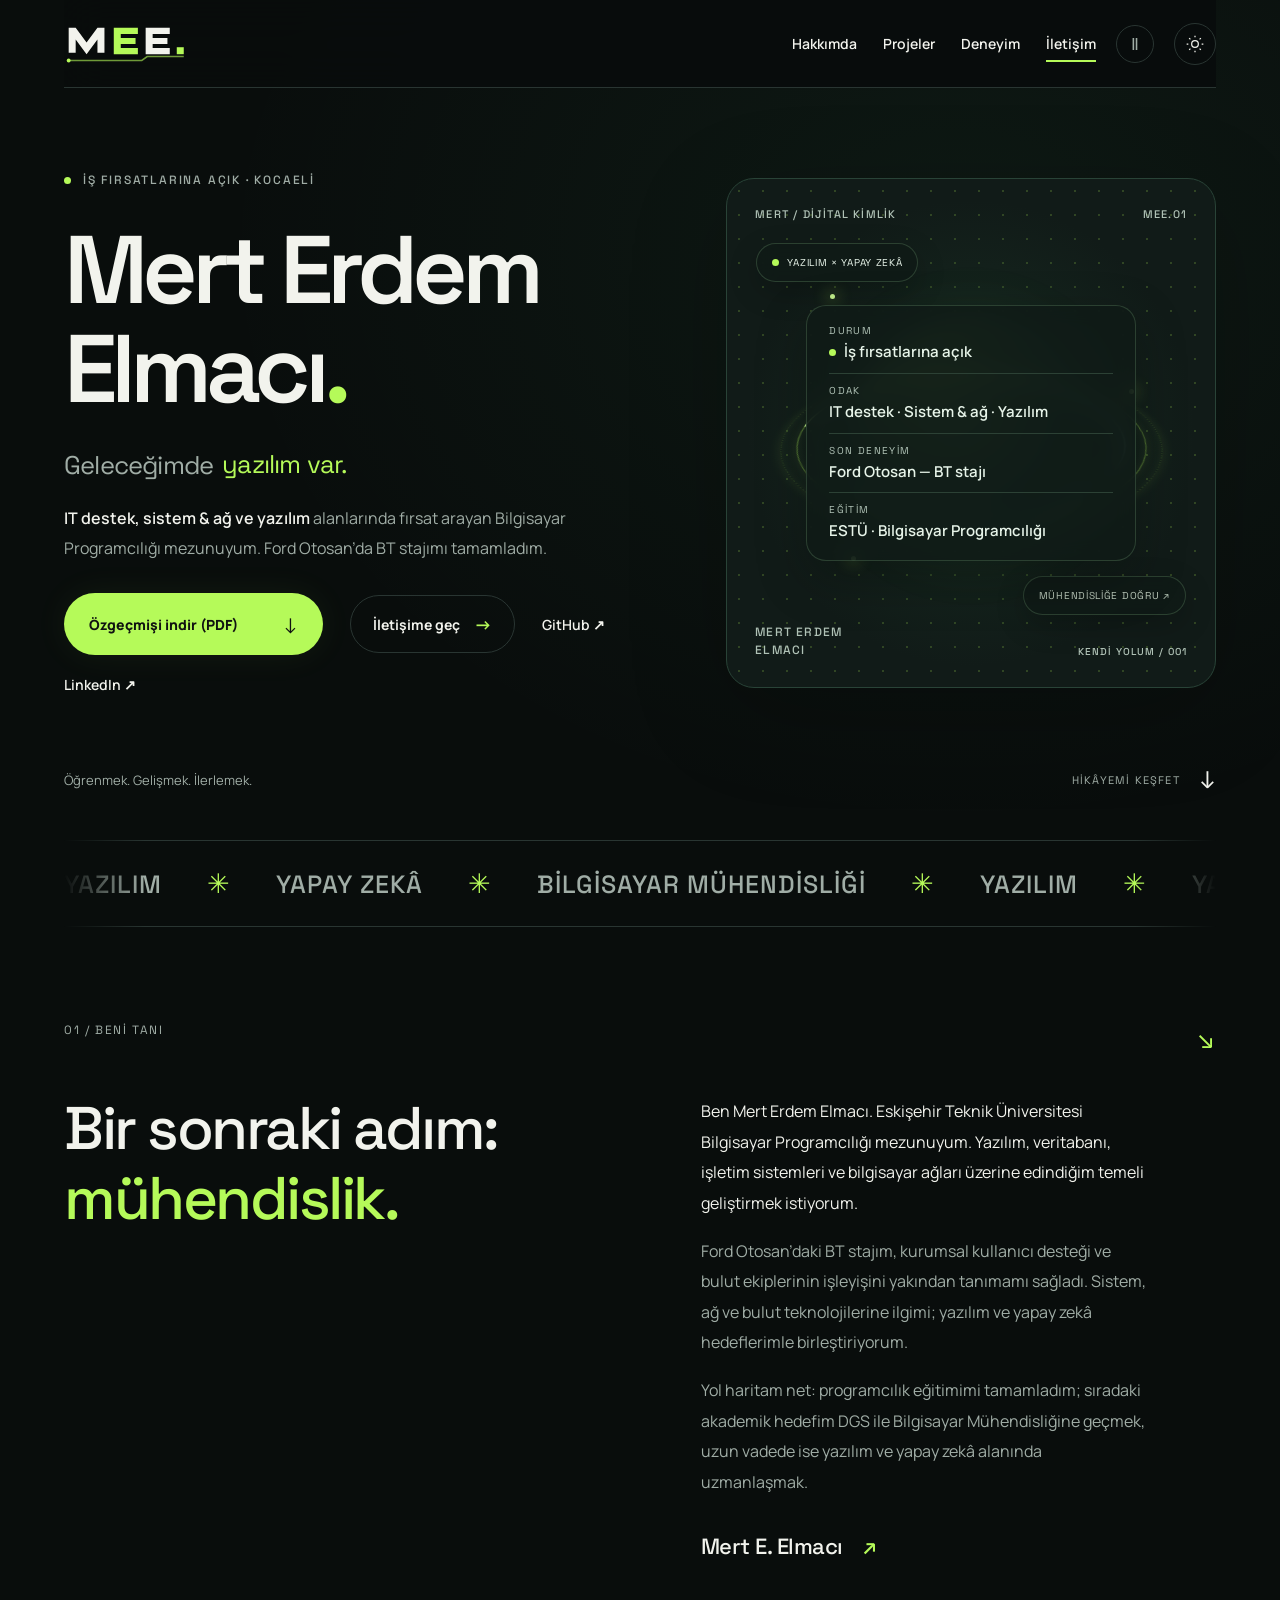
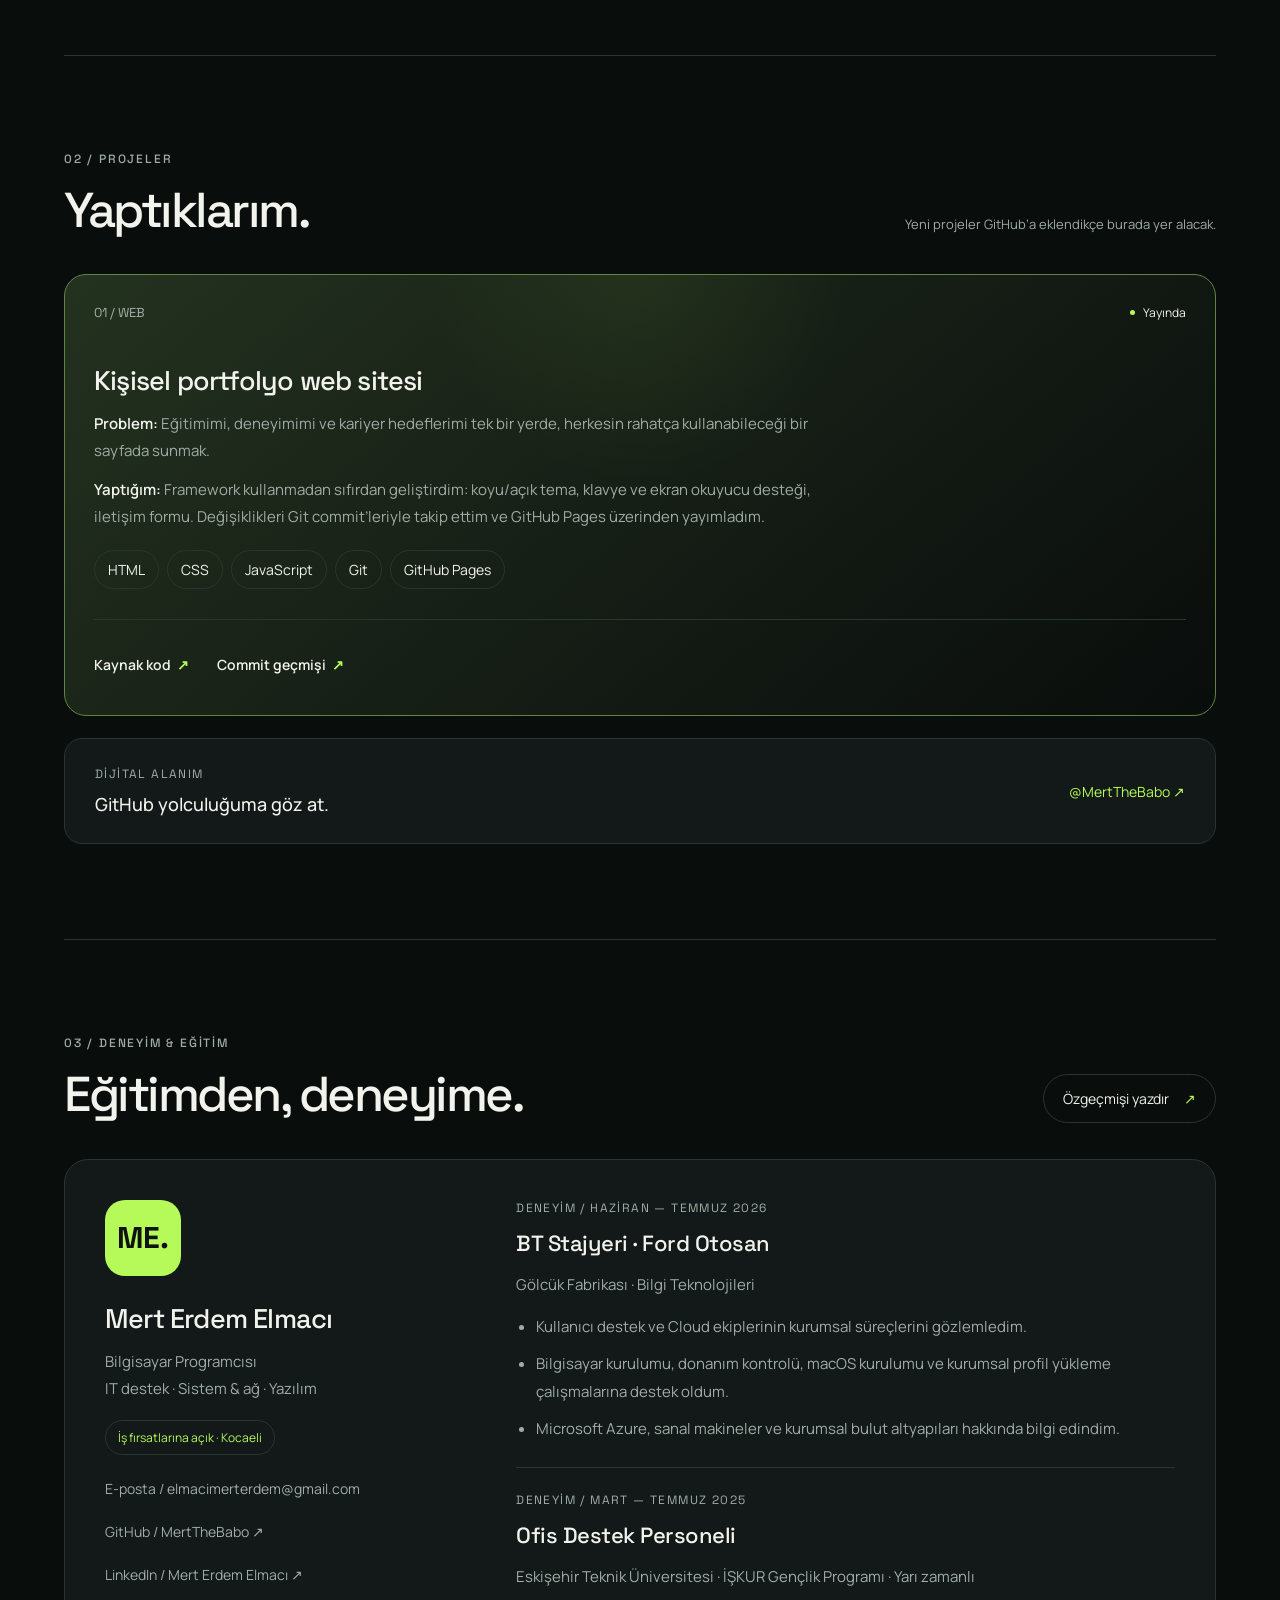
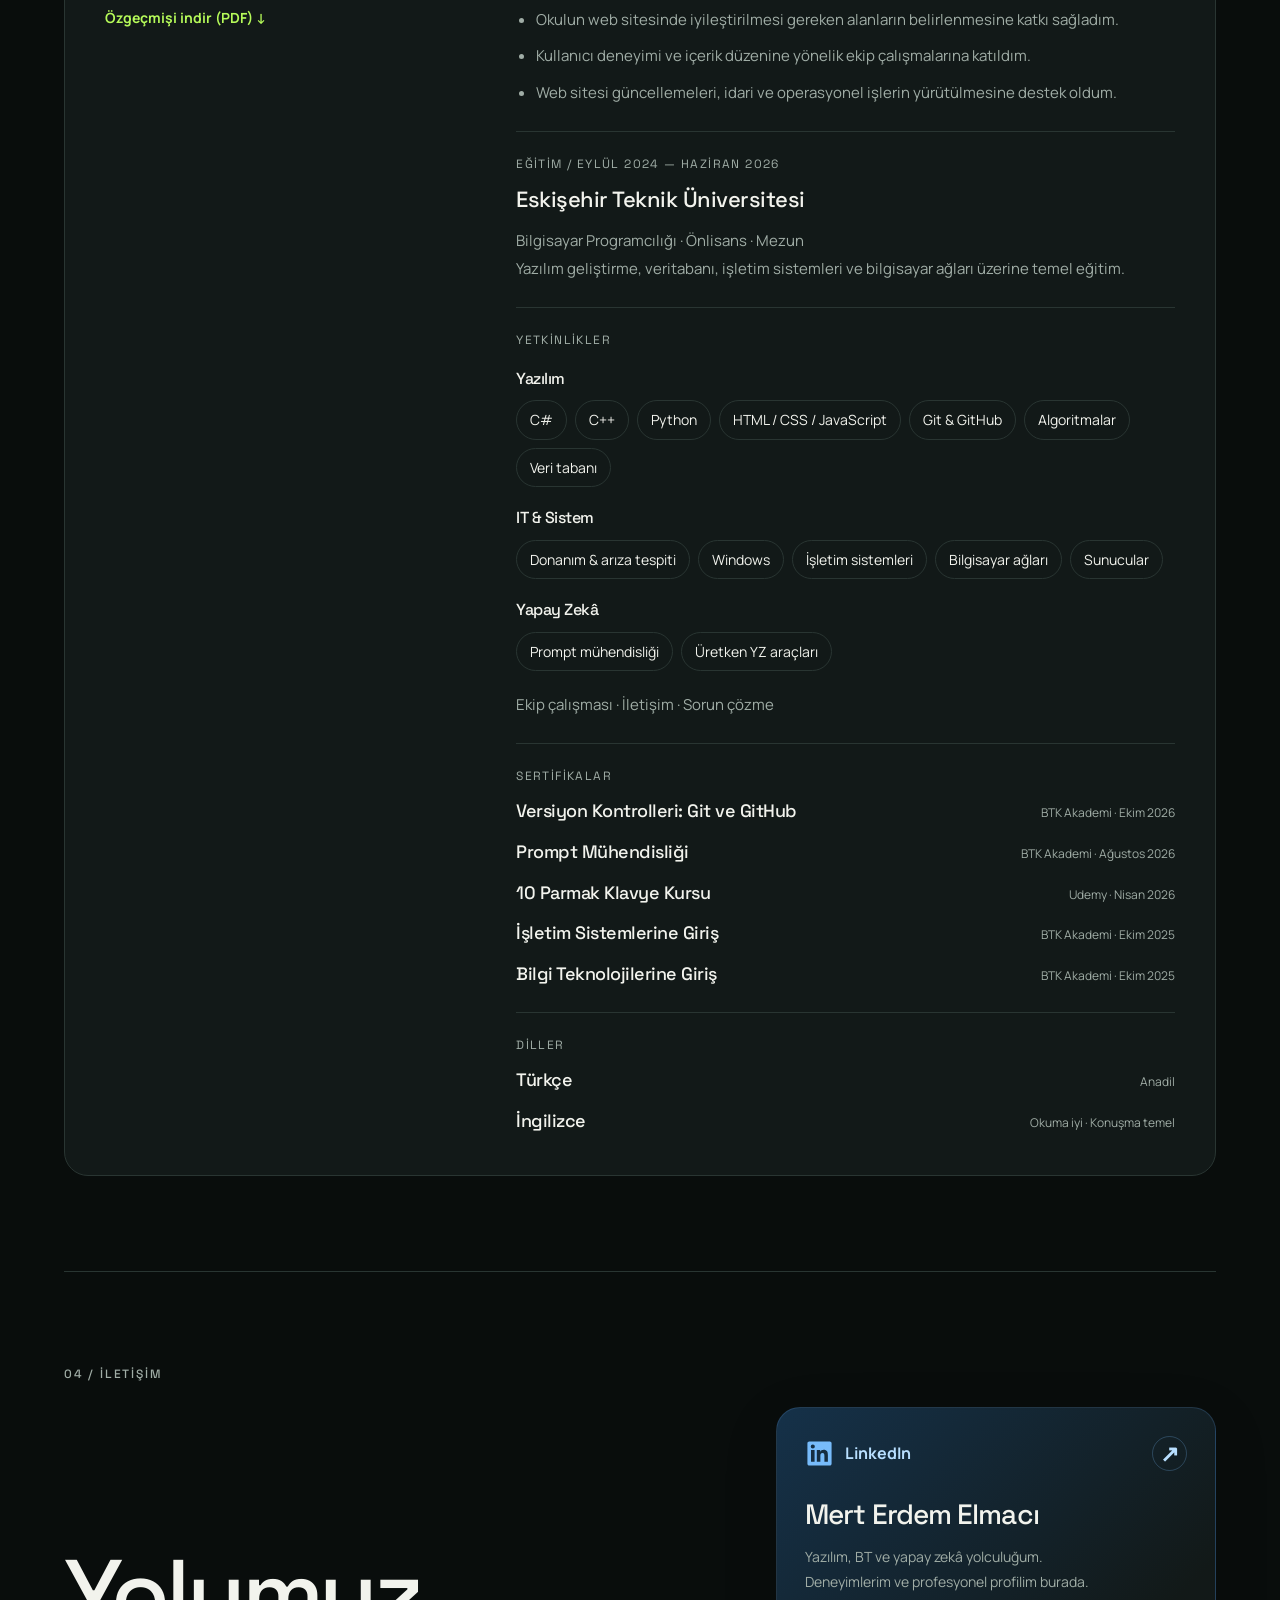
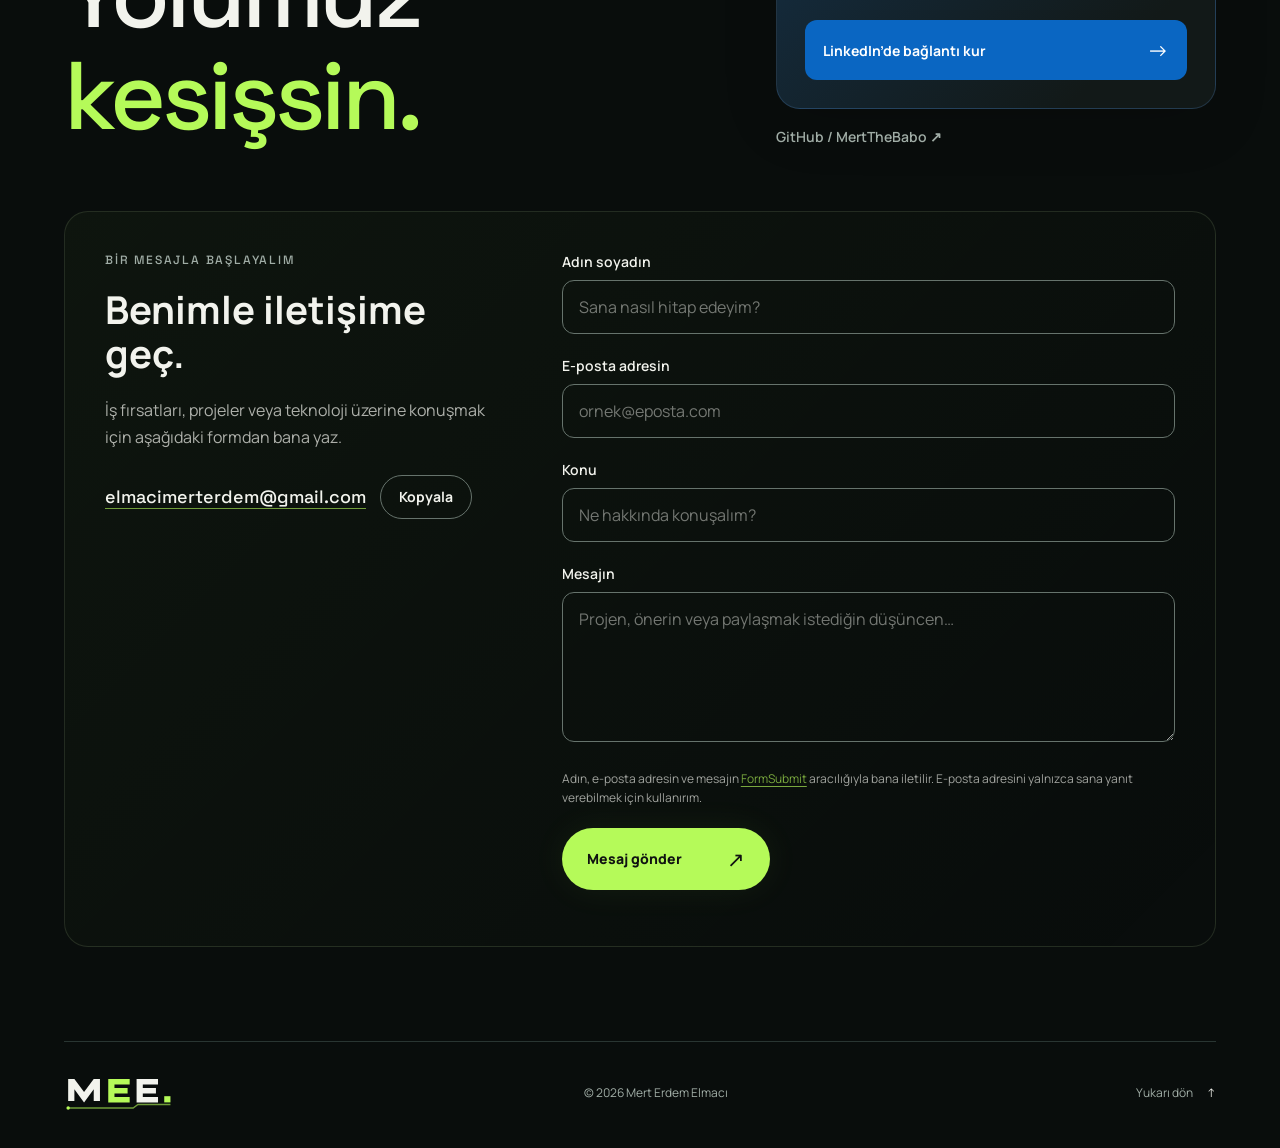
==== commit f93c1e13: "Phase 2: içerik ve yeni sayfa düzeni - Hero: durum ve konum (İş fırsatlarına açık · Kocaeli), CV baş" ====
--- a/index.html
+++ b/index.html
@@ -3,25 +3,25 @@
 <head>
 <meta charset="UTF-8"><meta name="viewport" content="width=device-width, initial-scale=1"><meta name="theme-color" content="#090d0c">
 <script>(()=>{let t;try{t=localStorage.getItem('mert-theme')}catch{}if(t!=='light'&&t!=='dark')t='dark';document.documentElement.dataset.theme=t})();</script>
-<meta name="description" content="Mert Erdem Elmacı — Bilgisayar Programcılığı mezunu. Bilgisayar Mühendisliği, yazılım ve yapay zekâ odaklı kariyer yolculuğu.">
-<title>Mert Erdem Elmacı — Yazılım & Yapay Zekâ Yolculuğu</title>
+<meta name="description" content="Mert Erdem Elmacı — ESTÜ Bilgisayar Programcılığı mezunu, Ford Otosan BT stajyeri. IT destek, sistem &amp; ağ ve yazılım alanlarında iş fırsatlarına açık. Kocaeli.">
+<title>Mert Erdem Elmacı — IT Destek, Sistem &amp; Ağ ve Yazılım | Bilgisayar Programcısı</title>
 <link rel="canonical" href="https://mertthebabo.github.io/">
 <link rel="icon" type="image/svg+xml" href="mee-favicon.svg">
 <link rel="apple-touch-icon" href="apple-touch-icon.png">
 <meta property="og:type" content="profile">
 <meta property="og:locale" content="tr_TR">
 <meta property="og:site_name" content="Mert Erdem Elmacı">
-<meta property="og:title" content="Mert Erdem Elmacı — Bilgisayar Programcılığı Mezunu · BT & Yazılım">
-<meta property="og:description" content="ESTÜ Bilgisayar Programcılığı mezunu. Ford Otosan BT stajı; sistem, ağ, bulut ve yazılım odaklı kariyer.">
+<meta property="og:title" content="Mert Erdem Elmacı — Bilgisayar Programcısı · IT Destek, Sistem &amp; Ağ, Yazılım">
+<meta property="og:description" content="ESTÜ Bilgisayar Programcılığı mezunu. Ford Otosan BT stajı; IT destek, sistem &amp; ağ ve yazılım alanlarında iş fırsatlarına açık. Kocaeli.">
 <meta property="og:url" content="https://mertthebabo.github.io/">
 <meta property="og:image" content="https://mertthebabo.github.io/og-image.png">
 <meta property="og:image:width" content="1200"><meta property="og:image:height" content="630">
 <meta property="og:image:alt" content="Mert Erdem Elmacı — MEE logosu ve unvan">
 <meta name="twitter:card" content="summary_large_image">
-<script type="application/ld+json">{"@context":"https://schema.org","@type":"Person","name":"Mert Erdem Elmacı","url":"https://mertthebabo.github.io/","jobTitle":"Bilgisayar Programcılığı Mezunu","alumniOf":{"@type":"CollegeOrUniversity","name":"Eskişehir Teknik Üniversitesi"},"knowsAbout":["C#","C++","Bilgisayar ağları","Microsoft Azure","Bulut bilişim","Yapay zekâ"],"sameAs":["https://github.com/MertTheBabo","https://www.linkedin.com/in/mert-erdem-elmac%C4%B1-83bb87357/"]}</script>
+<script type="application/ld+json">{"@context":"https://schema.org","@type":"Person","name":"Mert Erdem Elmacı","url":"https://mertthebabo.github.io/","jobTitle":"Bilgisayar Programcısı","address":{"@type":"PostalAddress","addressLocality":"Kocaeli","addressCountry":"TR"},"alumniOf":{"@type":"CollegeOrUniversity","name":"Eskişehir Teknik Üniversitesi"},"knowsAbout":["IT destek","Donanım ve arıza tespiti","Windows","İşletim sistemleri","Bilgisayar ağları","C#","C++","Python","HTML","CSS","JavaScript","Git","GitHub"],"sameAs":["https://github.com/MertTheBabo","https://www.linkedin.com/in/mert-erdem-elmac%C4%B1-83bb87357/"]}</script>
 <link rel="preconnect" href="https://fonts.googleapis.com"><link rel="preconnect" href="https://fonts.gstatic.com" crossorigin>
 <link rel="stylesheet" href="https://fonts.googleapis.com/css2?family=Manrope:wght@400..800&family=Space+Grotesk:wght@400..700&display=swap">
-<link rel="stylesheet" href="style.css"><link rel="stylesheet" href="enhancements.css"><script src="script.js" defer></script><link rel="stylesheet" href="interactions.css"><script src="interactions.js" defer></script>
+<link rel="stylesheet" href="style.css?v=2"><link rel="stylesheet" href="enhancements.css?v=2"><script src="script.js?v=2" defer></script><link rel="stylesheet" href="interactions.css?v=2"><script src="interactions.js?v=2" defer></script>
 <style>
 .message-panel{margin-top:64px;padding:40px;border:1px solid #59664c55;border-radius:24px;display:grid;grid-template-columns:.8fr 1.2fr;gap:48px;background:linear-gradient(135deg,#a5fa5909,transparent)}
 .message-intro h3{font-size:clamp(28px,3vw,40px);line-height:1.15;margin:20px 0}.message-intro p{line-height:1.7;opacity:.7;margin:0 0 24px}
@@ -40,56 +40,54 @@
 <div class="site-shell">
 <header class="header">
 <a class="wordmark mee-brand" href="#" aria-label="MEE — Mert Erdem Elmacı, başlangıç"><svg class="mee-logo" viewBox="0 0 162 60" fill="currentColor" aria-hidden="true" focusable="false"><path class="mee-letter" d="M6 42V10h9l14 19 14-19h9v32h-9V25L29 44 15 25v17Z"/><path class="mee-letter mee-e" d="M64 10h31v8H73v5h19v8H73v5h22v8H64Z"/><path class="mee-letter" d="M105 10h31v8h-22v5h19v8h-19v5h22v8h-31Z"/><path class="mee-cursor" d="M145 35h9v9h-9Z"/><path class="mee-rail" d="M6 52h94l7-5h47" fill="none" stroke-width="2"/><circle class="mee-node" cx="6" cy="52" r="2.5"/></svg></a>
-<nav id="main-nav" aria-label="Ana menü"><a href="#hakkimda">Hakkımda</a><a href="#ozgecmis">Özgeçmiş</a><a href="#dijital-alan">Yolculuk</a><a href="#baglanti">İletişim</a></nav>
+<nav id="main-nav" aria-label="Ana menü"><a href="#hakkimda">Hakkımda</a><a href="#projeler">Projeler</a><a href="#deneyim">Deneyim</a><a href="#iletisim">İletişim</a></nav>
 <button class="motion-button" type="button" aria-pressed="false" aria-label="Animasyonları duraklat"><span aria-hidden="true">Ⅱ</span></button>
 <button class="theme-button" type="button" aria-label="Açık temaya geç" aria-pressed="false"><svg viewBox="0 0 24 24" fill="none" aria-hidden="true"><circle cx="12" cy="12" r="4"/><path d="M12 2v2m0 16v2M2 12h2m16 0h2M5 5l1.5 1.5m11 11L19 19M5 19l1.5-1.5m11-11L19 5"/></svg></button>
 <button class="menu-button" type="button" aria-label="Menüyü aç" aria-controls="main-nav" aria-expanded="false"><span></span><span></span></button>
 </header>
 <main id="main">
 <section class="hero" aria-labelledby="hero-title">
-<div class="hero-copy"><div class="eyebrow"><span class="status-dot" aria-hidden="true"></span>BİLGİSAYAR PROGRAMCILIĞI MEZUNU</div>
+<div class="hero-copy"><div class="eyebrow"><span class="status-dot" aria-hidden="true"></span>İŞ FIRSATLARINA AÇIK · KOCAELİ</div>
 <h1 id="hero-title">Mert Erdem<br><span class="surname">Elmacı<span class="title-dot">.</span></span></h1>
 <p class="animated-intro"><span class="visually-hidden">Geleceğimde yazılım, yapay zekâ ve mühendislik var.</span><span class="intro-prefix" aria-hidden="true">Geleceğimde</span><span class="word-window" aria-hidden="true"><span class="word-track"><span>yazılım var.</span><span>yapay zekâ var.</span><span>mühendislik var.</span><span>yazılım var.</span></span></span></p>
-<p class="hero-description">Yazılım temeli. Kurumsal BT deneyimi.<br>Bulut teknolojileri ve yapay zekâ odağında, mühendisliğe uzanan bir kariyer yolculuğu.</p>
-<div class="hero-actions"><a class="button button-primary" href="#ozgecmis">Özgeçmişimi keşfet <span aria-hidden="true">↘</span></a><a class="text-link" href="https://github.com/MertTheBabo" target="_blank" rel="noopener noreferrer">GitHub <span aria-hidden="true">↗</span><span class="visually-hidden"> (yeni sekmede açılır)</span></a><a class="text-link" href="https://www.linkedin.com/in/mert-erdem-elmac%C4%B1-83bb87357/" target="_blank" rel="noopener noreferrer">LinkedIn <span aria-hidden="true">↗</span><span class="visually-hidden"> (yeni sekmede açılır)</span></a></div>
+<p class="hero-description hero-role"><strong>IT destek, sistem &amp; ağ ve yazılım</strong> alanlarında fırsat arayan Bilgisayar Programcılığı mezunuyum. Ford Otosan’da BT stajımı tamamladım.</p>
+<div class="hero-actions"><a class="button button-primary" href="cv/mert-erdem-elmaci-cv.pdf" download>Özgeçmişi indir (PDF) <span aria-hidden="true">↓</span></a><a class="outline-button" href="#iletisim">İletişime geç <span aria-hidden="true">→</span></a><a class="text-link" href="https://github.com/MertTheBabo" target="_blank" rel="noopener noreferrer">GitHub <span aria-hidden="true">↗</span><span class="visually-hidden"> (yeni sekmede açılır)</span></a><a class="text-link" href="https://www.linkedin.com/in/mert-erdem-elmac%C4%B1-83bb87357/" target="_blank" rel="noopener noreferrer">LinkedIn <span aria-hidden="true">↗</span><span class="visually-hidden"> (yeni sekmede açılır)</span></a></div>
 </div>
-<div class="identity-art" aria-label="Mert Erdem Elmacı için tasarlanmış ışıklı yörüngeler ve MEE monogramı" role="img">
-<div class="art-top"><span>MERT / DİJİTAL KİMLİK</span><span>MEE.01</span></div>
+<div class="identity-art">
+<div class="art-top" aria-hidden="true"><span>MERT / DİJİTAL KİMLİK</span><span>MEE.01</span></div>
 <div class="cosmic-field" aria-hidden="true"><div class="cosmic-core"></div><div class="cosmic-ring ring-a"></div><div class="cosmic-ring ring-b"></div><div class="cosmic-ring ring-c"></div><span class="star star-a"></span><span class="star star-b"></span><span class="star star-c"></span></div>
-<div class="cosmic-monogram" aria-hidden="true">M<span>E</span>E<span class="cosmic-dot">.</span></div>
-<div class="floating-badge badge-a"><span class="status-dot" aria-hidden="true"></span>YAZILIM × YAPAY ZEKÂ</div><div class="floating-badge badge-b">MÜHENDİSLİĞE DOĞRU ↗</div>
-<div class="art-bottom"><span>MERT ERDEM<br>ELMACI</span><span class="art-coordinate">KENDİ YOLUM / 001</span></div>
+<h2 class="visually-hidden">Bir bakışta</h2>
+<dl class="glance"><div><dt>Durum</dt><dd><span class="status-dot" aria-hidden="true"></span>İş fırsatlarına açık</dd></div><div><dt>Odak</dt><dd>IT destek · Sistem &amp; ağ · Yazılım</dd></div><div><dt>Son deneyim</dt><dd>Ford Otosan — BT stajı</dd></div><div><dt>Eğitim</dt><dd>ESTÜ · Bilgisayar Programcılığı</dd></div></dl>
+<div class="floating-badge badge-a" aria-hidden="true"><span class="status-dot"></span>YAZILIM × YAPAY ZEKÂ</div><div class="floating-badge badge-b" aria-hidden="true">MÜHENDİSLİĞE DOĞRU ↗</div>
+<div class="art-bottom" aria-hidden="true"><span>MERT ERDEM<br>ELMACI</span><span class="art-coordinate">KENDİ YOLUM / 001</span></div>
 </div>
 <div class="hero-foot"><span>Öğrenmek. Gelişmek. İlerlemek.</span><a href="#hakkimda">HİKÂYEMİ KEŞFET <span aria-hidden="true">↓</span></a></div>
 </section>
 <div class="ticker" aria-hidden="true"><div class="ticker-track"><span>YAZILIM <i>✳</i> YAPAY ZEKÂ <i>✳</i> BİLGİSAYAR MÜHENDİSLİĞİ <i>✳</i></span><span>YAZILIM <i>✳</i> YAPAY ZEKÂ <i>✳</i> BİLGİSAYAR MÜHENDİSLİĞİ <i>✳</i></span></div></div>
 <section class="about section" id="hakkimda" aria-labelledby="about-title">
 <div class="section-marker"><span>01 / BENİ TANI</span><span aria-hidden="true">↘</span></div>
-<div class="about-main"><h2 id="about-title">Bir sonraki adım:<br><span class="accent">mühendislik.</span></h2><div class="about-text"><p>Ben Mert Erdem Elmacı. Eskişehir Teknik Üniversitesi Bilgisayar Programcılığı mezunuyum. Yazılım, veritabanı, işletim sistemleri ve bilgisayar ağları üzerine edindiğim temeli geliştirmek istiyorum.</p><p>Ford Otosan’daki BT stajım, kurumsal kullanıcı desteği ve bulut ekiplerinin işleyişini yakından tanımamı sağladı. Sistem, ağ ve bulut teknolojilerine ilgimi; yazılım ve yapay zekâ hedeflerimle birleştiriyorum.</p><p>Bir sonraki akademik hedefim DGS ile Bilgisayar Mühendisliğine geçmek. Kariyerimin başlangıcında öğrenebileceğim, sorumluluk alabileceğim ve teknik yetkinliklerimi geliştirebileceğim fırsatlara açığım.</p><div class="signature">Mert E. Elmacı <span aria-hidden="true">↗</span></div></div></div>
+<div class="about-main"><h2 id="about-title">Bir sonraki adım:<br><span class="accent">mühendislik.</span></h2><div class="about-text"><p>Ben Mert Erdem Elmacı. Eskişehir Teknik Üniversitesi Bilgisayar Programcılığı mezunuyum. Yazılım, veritabanı, işletim sistemleri ve bilgisayar ağları üzerine edindiğim temeli geliştirmek istiyorum.</p><p>Ford Otosan’daki BT stajım, kurumsal kullanıcı desteği ve bulut ekiplerinin işleyişini yakından tanımamı sağladı. Sistem, ağ ve bulut teknolojilerine ilgimi; yazılım ve yapay zekâ hedeflerimle birleştiriyorum.</p><p>Yol haritam net: programcılık eğitimimi tamamladım; sıradaki akademik hedefim DGS ile Bilgisayar Mühendisliğine geçmek, uzun vadede ise yazılım ve yapay zekâ alanında uzmanlaşmak.</p><div class="signature">Mert E. Elmacı <span aria-hidden="true">↗</span></div></div></div>
 </section>
-<section class="resume section" id="ozgecmis" aria-labelledby="resume-title">
-<div class="section-heading"><div><div class="eyebrow">02 / ÖZGEÇMİŞ</div><h2 id="resume-title">Eğitimden, deneyime.</h2></div><button class="outline-button" id="print-cv" type="button">Özgeçmişi yazdır / PDF <span aria-hidden="true">↗</span></button></div>
-<div class="resume-grid"><div class="resume-identity"><div class="avatar-initials" aria-hidden="true">ME.</div><h3>Mert Erdem Elmacı</h3><p>Bilgisayar Programcılığı mezunu<br>BT destek · Sistem & ağ · Bulut teknolojileri</p><span class="resume-tag">Yazılım & yapay zekâ kariyer hedefi</span><a href="https://github.com/MertTheBabo" target="_blank" rel="noopener noreferrer">GitHub / MertTheBabo <span aria-hidden="true">↗</span><span class="visually-hidden"> (yeni sekmede açılır)</span></a><a href="https://www.linkedin.com/in/mert-erdem-elmac%C4%B1-83bb87357/" target="_blank" rel="noopener noreferrer">LinkedIn / Mert Erdem Elmacı <span aria-hidden="true">↗</span><span class="visually-hidden"> (yeni sekmede açılır)</span></a></div>
+<section class="projects section" id="projeler" aria-labelledby="projects-title">
+<div class="section-heading"><div><div class="eyebrow">02 / PROJELER</div><h2 id="projects-title">Yaptıklarım.</h2></div><span class="small-caption">Yeni projeler GitHub’a eklendikçe burada yer alacak.</span></div>
+<div class="cards project-cards"><article class="card card-featured project-card"><div class="card-top"><span class="card-index">01 / WEB</span><span class="pill"><span class="status-dot" aria-hidden="true"></span>Yayında</span></div><div><h3>Kişisel portfolyo web sitesi</h3><p><strong>Problem:</strong> Eğitimimi, deneyimimi ve kariyer hedeflerimi tek bir yerde, herkesin rahatça kullanabileceği bir sayfada sunmak.</p><p><strong>Yaptığım:</strong> Framework kullanmadan sıfırdan geliştirdim: koyu/açık tema, klavye ve ekran okuyucu desteği, iletişim formu. Değişiklikleri Git commit’leriyle takip ettim ve GitHub Pages üzerinden yayımladım.</p><ul class="focus-tags" aria-label="Kullanılan teknolojiler"><li>HTML</li><li>CSS</li><li>JavaScript</li><li>Git</li><li>GitHub Pages</li></ul></div><div class="card-bottom project-links"><a href="https://github.com/MertTheBabo/mertthebabo.github.io" target="_blank" rel="noopener noreferrer">Kaynak kod <span aria-hidden="true">↗</span><span class="visually-hidden"> (yeni sekmede açılır)</span></a><a href="https://github.com/MertTheBabo/mertthebabo.github.io/commits/main" target="_blank" rel="noopener noreferrer">Commit geçmişi <span aria-hidden="true">↗</span><span class="visually-hidden"> (yeni sekmede açılır)</span></a></div></article></div>
+<a class="github-strip" href="https://github.com/MertTheBabo" target="_blank" rel="noopener noreferrer"><span><span class="resume-label">DİJİTAL ALANIM</span><strong>GitHub yolculuğuma göz at.</strong></span><span>@MertTheBabo <span aria-hidden="true">↗</span><span class="visually-hidden"> (yeni sekmede açılır)</span></span></a>
+</section>
+<section class="resume section" id="deneyim" aria-labelledby="resume-title">
+<div class="section-heading"><div><div class="eyebrow">03 / DENEYİM &amp; EĞİTİM</div><h2 id="resume-title">Eğitimden, deneyime.</h2></div><button class="outline-button" id="print-cv" type="button">Özgeçmişi yazdır <span aria-hidden="true">↗</span></button></div>
+<div class="resume-grid"><div class="resume-identity"><div class="avatar-initials" aria-hidden="true">ME.</div><h3>Mert Erdem Elmacı</h3><p>Bilgisayar Programcısı<br>IT destek · Sistem &amp; ağ · Yazılım</p><span class="resume-tag">İş fırsatlarına açık · Kocaeli</span><a href="mailto:elmacimerterdem@gmail.com">E-posta / elmacimerterdem@gmail.com</a><a href="https://github.com/MertTheBabo" target="_blank" rel="noopener noreferrer">GitHub / MertTheBabo <span aria-hidden="true">↗</span><span class="visually-hidden"> (yeni sekmede açılır)</span></a><a href="https://www.linkedin.com/in/mert-erdem-elmac%C4%B1-83bb87357/" target="_blank" rel="noopener noreferrer">LinkedIn / Mert Erdem Elmacı <span aria-hidden="true">↗</span><span class="visually-hidden"> (yeni sekmede açılır)</span></a><a class="resume-download" href="cv/mert-erdem-elmaci-cv.pdf" download>Özgeçmişi indir (PDF) <span aria-hidden="true">↓</span></a></div>
 <div class="resume-details">
-<article class="resume-item"><span class="resume-label">PROFİL</span><h3>Yazılımdan, teknoloji altyapılarına.</h3><p>Eskişehir Teknik Üniversitesi Bilgisayar Programcılığı mezunuyum. Ford Otosan’da kullanıcı desteği ve bulut altyapılarıyla ilgili staj deneyimi edindim. Sistem, ağ ve bulut teknolojilerinde gelişirken yazılım ve yapay zekâ odaklı bir kariyer kurmayı; DGS ile Bilgisayar Mühendisliği eğitimine geçmeyi hedefliyorum.</p></article>
-<article class="resume-item"><span class="resume-label">EĞİTİM / EYLÜL 2024 — HAZİRAN 2026</span><h3>Eskişehir Teknik Üniversitesi</h3><p>Bilgisayar Programcılığı · Önlisans · Mezun</p><p>Yazılım geliştirme, veritabanı, işletim sistemleri ve bilgisayar ağları üzerine temel eğitim.</p></article>
 <article class="resume-item"><span class="resume-label">DENEYİM / HAZİRAN — TEMMUZ 2026</span><h3>BT Stajyeri · Ford Otosan</h3><p>Gölcük Fabrikası · Bilgi Teknolojileri</p><ul><li>Kullanıcı destek ve Cloud ekiplerinin kurumsal süreçlerini gözlemledim.</li><li>Bilgisayar kurulumu, donanım kontrolü, macOS kurulumu ve kurumsal profil yükleme çalışmalarına destek oldum.</li><li>Microsoft Azure, sanal makineler ve kurumsal bulut altyapıları hakkında bilgi edindim.</li></ul></article>
 <article class="resume-item"><span class="resume-label">DENEYİM / MART — TEMMUZ 2025</span><h3>Ofis Destek Personeli</h3><p>Eskişehir Teknik Üniversitesi · İŞKUR Gençlik Programı · Yarı zamanlı</p><ul><li>Okulun web sitesinde iyileştirilmesi gereken alanların belirlenmesine katkı sağladım.</li><li>Kullanıcı deneyimi ve içerik düzenine yönelik ekip çalışmalarına katıldım.</li><li>Web sitesi güncellemeleri, idari ve operasyonel işlerin yürütülmesine destek oldum.</li></ul></article>
-<article class="resume-item"><span class="resume-label">SERTİFİKALAR / BTK AKADEMİ</span><div class="certificate-row"><h3>Prompt Mühendisliği</h3><span>Ağustos 2026</span></div><p>Üretken yapay zekâ araçlarıyla etkili iletişim ve prompt oluşturma eğitimi.</p><div class="certificate-row"><h3>Bilgi Teknolojilerine Giriş</h3><span>Ekim 2025</span></div><p>Bilgi teknolojileri alanında temel eğitim.</p></article>
-<article class="resume-item"><span class="resume-label">TEKNİK TEMEL & YETENEKLER</span><div class="focus-tags"><span>C#</span><span>C++</span><span>Algoritmalar</span><span>Yazılım geliştirme</span><span>Web tasarımı</span><span>Bilgisayar ağları</span><span>Bilgisayar donanımı</span><span>Sunucular</span><span>Bulut bilgi işlem</span><span>Bilgi teknolojisi</span><span>Yapay zekâ</span></div><p>Ekip çalışması · İletişim · Sorun çözme</p></article>
-<article class="resume-item"><span class="resume-label">AKADEMİK & KARİYER HEDEFİ</span><h3>Bilgisayar Mühendisliği, yazılım ve yapay zekâ</h3><p>DGS ile Bilgisayar Mühendisliğine geçmek; yazılım, yapay zekâ ve bilgisayar teknolojilerinde etkin bir profesyonel olmak.</p></article>
+<article class="resume-item"><span class="resume-label">EĞİTİM / EYLÜL 2024 — HAZİRAN 2026</span><h3>Eskişehir Teknik Üniversitesi</h3><p>Bilgisayar Programcılığı · Önlisans · Mezun</p><p>Yazılım geliştirme, veritabanı, işletim sistemleri ve bilgisayar ağları üzerine temel eğitim.</p></article>
+<article class="resume-item"><span class="resume-label">YETKİNLİKLER</span><h3 class="skill-group">Yazılım</h3><ul class="focus-tags"><li>C#</li><li>C++</li><li>Python</li><li>HTML / CSS / JavaScript</li><li>Git &amp; GitHub</li><li>Algoritmalar</li><li>Veri tabanı</li></ul><h3 class="skill-group">IT &amp; Sistem</h3><ul class="focus-tags"><li>Donanım &amp; arıza tespiti</li><li>Windows</li><li>İşletim sistemleri</li><li>Bilgisayar ağları</li><li>Sunucular</li></ul><h3 class="skill-group">Yapay Zekâ</h3><ul class="focus-tags"><li>Prompt mühendisliği</li><li>Üretken YZ araçları</li></ul><p>Ekip çalışması · İletişim · Sorun çözme</p></article>
+<article class="resume-item"><span class="resume-label">SERTİFİKALAR</span><ul class="certificate-list"><li class="certificate-row"><h3>Versiyon Kontrolleri: Git ve GitHub</h3><span>BTK Akademi · Ekim 2026</span></li><li class="certificate-row"><h3>Prompt Mühendisliği</h3><span>BTK Akademi · Ağustos 2026</span></li><li class="certificate-row"><h3>10 Parmak Klavye Kursu</h3><span>Udemy · Nisan 2026</span></li><li class="certificate-row"><h3>İşletim Sistemlerine Giriş</h3><span>BTK Akademi · Ekim 2025</span></li><li class="certificate-row"><h3>Bilgi Teknolojilerine Giriş</h3><span>BTK Akademi · Ekim 2025</span></li></ul></article>
+<article class="resume-item"><span class="resume-label">DİLLER</span><ul class="certificate-list"><li class="certificate-row"><h3>Türkçe</h3><span>Anadil</span></li><li class="certificate-row"><h3>İngilizce</h3><span>Okuma iyi · Konuşma temel</span></li></ul></article>
 </div></div>
 </section>
-<section class="digital section" id="dijital-alan" aria-labelledby="digital-title">
-<div class="section-heading"><div><div class="eyebrow">03 / YOL HARİTAM</div><h2 id="digital-title">Adım adım, ileriye.</h2></div><span class="small-caption">Bugünden, olmak istediğim yere.</span></div>
-<div class="cards"><article class="card card-featured"><div class="card-top"><span class="card-index">01 / TEMEL</span><span class="spark" aria-hidden="true">⌘</span></div><div><span class="card-label">TAMAMLANAN EĞİTİM</span><h3>Programcılık</h3><p>Eskişehir Teknik Üniversitesi’nde programcılık eğitimi; Ford Otosan’da BT stajı ve kurumsal teknoloji deneyimi.</p></div><div class="card-bottom"><span class="pill"><span class="status-dot" aria-hidden="true"></span>Mezuniyet</span><span aria-hidden="true">✓</span></div></article>
-<article class="card"><div class="card-top"><span class="card-index">02 / HEDEF</span><span class="spark" aria-hidden="true">↗</span></div><div><span class="card-label">AKADEMİK YOLCULUK</span><h3>Mühendislik</h3><p>DGS ile Bilgisayar Mühendisliğine geçmek ve eğitimimi lisansa tamamlamak istiyorum.</p></div><div class="card-bottom"><span>Bir sonraki adım</span><span aria-hidden="true">↗</span></div></article>
-<article class="card card-note"><div class="card-top"><span class="card-index">03 / GELECEK</span><span class="spark" aria-hidden="true">✳</span></div><div><span class="card-label">KARİYER YÖNÜ</span><h3>Yazılım & yapay zekâ</h3><p>Yazılım ve yapay zekâ alanlarında etkin bir profesyonel olma hedefiyle ilerlemek.</p></div><div class="card-bottom"><span>Uzun vadeli hedefim</span><span aria-hidden="true">→</span></div></article></div>
-<a class="github-strip" href="https://github.com/MertTheBabo" target="_blank" rel="noopener noreferrer"><span><span class="resume-label">DİJİTAL ALANIM</span><strong>GitHub yolculuğuma göz at.</strong></span><span>@MertTheBabo <span aria-hidden="true">↗</span><span class="visually-hidden"> (yeni sekmede açılır)</span></span></a>
-</section>
-<section class="contact section" id="baglanti" aria-labelledby="contact-title"><div class="eyebrow">04 / İLETİŞİM</div><div class="contact-row"><h2 id="contact-title">Yolumuz<br><span>kesişsin.</span></h2><div class="contact-socials"><a class="linkedin-card" href="https://www.linkedin.com/in/mert-erdem-elmac%C4%B1-83bb87357/" target="_blank" rel="noopener noreferrer" aria-label="Mert Erdem Elmacı ile LinkedIn’de bağlantı kur, yeni sekmede açılır"><span class="linkedin-card-top"><svg class="linkedin-logo" viewBox="0 0 24 24" fill="currentColor" aria-hidden="true"><path d="M20.45 2H3.55C2.69 2 2 2.68 2 3.52v16.96C2 21.32 2.69 22 3.55 22h16.9c.86 0 1.55-.68 1.55-1.52V3.52C22 2.68 21.31 2 20.45 2ZM7.93 18.74H4.98V9.2h2.95v9.54ZM6.45 7.9a1.71 1.71 0 1 1 0-3.42 1.71 1.71 0 0 1 0 3.42ZM19 18.74h-2.94V14.1c0-1.11-.02-2.54-1.55-2.54-1.55 0-1.79 1.21-1.79 2.46v4.72H9.78V9.2h2.82v1.3h.04c.39-.74 1.35-1.52 2.78-1.52 2.97 0 3.52 1.95 3.52 4.48v5.28Z"/></svg><span>LinkedIn</span><span class="linkedin-external" aria-hidden="true">↗</span></span><span class="linkedin-person">Mert Erdem Elmacı</span><span class="linkedin-description">Yazılım, BT ve yapay zekâ yolculuğum.<br>Deneyimlerim ve profesyonel profilim burada.</span><span class="linkedin-cta">LinkedIn’de bağlantı kur <span aria-hidden="true">→</span></span></a><a class="text-link" href="https://github.com/MertTheBabo" target="_blank" rel="noopener noreferrer">GitHub / MertTheBabo <span aria-hidden="true">↗</span><span class="visually-hidden"> (yeni sekmede açılır)</span></a></div></div>
+<section class="contact section" id="iletisim" aria-labelledby="contact-title"><div class="eyebrow">04 / İLETİŞİM</div><div class="contact-row"><h2 id="contact-title">Yolumuz<br><span>kesişsin.</span></h2><div class="contact-socials"><a class="linkedin-card" href="https://www.linkedin.com/in/mert-erdem-elmac%C4%B1-83bb87357/" target="_blank" rel="noopener noreferrer" aria-label="Mert Erdem Elmacı ile LinkedIn’de bağlantı kur, yeni sekmede açılır"><span class="linkedin-card-top"><svg class="linkedin-logo" viewBox="0 0 24 24" fill="currentColor" aria-hidden="true"><path d="M20.45 2H3.55C2.69 2 2 2.68 2 3.52v16.96C2 21.32 2.69 22 3.55 22h16.9c.86 0 1.55-.68 1.55-1.52V3.52C22 2.68 21.31 2 20.45 2ZM7.93 18.74H4.98V9.2h2.95v9.54ZM6.45 7.9a1.71 1.71 0 1 1 0-3.42 1.71 1.71 0 0 1 0 3.42ZM19 18.74h-2.94V14.1c0-1.11-.02-2.54-1.55-2.54-1.55 0-1.79 1.21-1.79 2.46v4.72H9.78V9.2h2.82v1.3h.04c.39-.74 1.35-1.52 2.78-1.52 2.97 0 3.52 1.95 3.52 4.48v5.28Z"/></svg><span>LinkedIn</span><span class="linkedin-external" aria-hidden="true">↗</span></span><span class="linkedin-person">Mert Erdem Elmacı</span><span class="linkedin-description">Yazılım, BT ve yapay zekâ yolculuğum.<br>Deneyimlerim ve profesyonel profilim burada.</span><span class="linkedin-cta">LinkedIn’de bağlantı kur <span aria-hidden="true">→</span></span></a><a class="text-link" href="https://github.com/MertTheBabo" target="_blank" rel="noopener noreferrer">GitHub / MertTheBabo <span aria-hidden="true">↗</span><span class="visually-hidden"> (yeni sekmede açılır)</span></a></div></div>
 <div class="message-panel">
-<div class="message-intro"><span class="eyebrow">BİR MESAJLA BAŞLAYALIM</span><h3>Benimle iletişime geç.</h3><p>İş fırsatları, projeler veya teknoloji üzerine konuşmak için aşağıdaki formdan bana yaz.</p><a class="text-link" href="mailto:elmacimerterdem@gmail.com">Doğrudan e-posta gönder <span aria-hidden="true">↗</span></a></div>
+<div class="message-intro"><span class="eyebrow">BİR MESAJLA BAŞLAYALIM</span><h3>Benimle iletişime geç.</h3><p>İş fırsatları, projeler veya teknoloji üzerine konuşmak için aşağıdaki formdan bana yaz.</p><div class="email-row"><a class="email-link" href="mailto:elmacimerterdem@gmail.com">elmacimerterdem@gmail.com</a><button class="copy-button" type="button" data-copy="elmacimerterdem@gmail.com">Kopyala<span class="visually-hidden"> (e-posta adresi)</span></button><span class="copy-status" role="status" aria-live="polite"></span></div></div>
 <form id="contact-form" action="https://formsubmit.co/elmacimerterdem@gmail.com" method="POST" aria-describedby="contact-privacy">
 <label for="contact-name">Adın soyadın</label><input id="contact-name" name="name" autocomplete="name" required maxlength="100" placeholder="Sana nasıl hitap edeyim?">
 <label for="contact-email">E-posta adresin</label><input id="contact-email" name="email" type="email" autocomplete="email" required maxlength="254" placeholder="ornek@eposta.com">
@@ -103,8 +101,8 @@
 <noscript><p>Gönderdiğinde FormSubmit'in onay sayfasına yönlendirilirsin.</p></noscript>
 </form></div>
 </section>
-</main><footer><a class="wordmark mee-brand" href="#" aria-label="MEE — Mert Erdem Elmacı, başlangıç"><svg class="mee-logo" viewBox="0 0 162 60" fill="currentColor" aria-hidden="true" focusable="false"><path class="mee-letter" d="M6 42V10h9l14 19 14-19h9v32h-9V25L29 44 15 25v17Z"/><path class="mee-letter mee-e" d="M64 10h31v8H73v5h19v8H73v5h22v8H64Z"/><path class="mee-letter" d="M105 10h31v8h-22v5h19v8h-19v5h22v8h-31Z"/><path class="mee-cursor" d="M145 35h9v9h-9Z"/><path class="mee-rail" d="M6 52h94l7-5h47" fill="none" stroke-width="2"/><circle class="mee-node" cx="6" cy="52" r="2.5"/></svg></a><span>© <span id="year">2026</span> Mert Erdem Elmacı</span><a href="#">Yukarı dön <span aria-hidden="true">↑</span></a></footer>
-</div><a class="back-top" href="#" aria-label="Sayfanın başına dön">↑</a>
+</main><footer><a class="back-top" href="#" aria-label="Sayfanın başına dön"><span aria-hidden="true">↑</span></a><a class="wordmark mee-brand" href="#" aria-label="MEE — Mert Erdem Elmacı, başlangıç"><svg class="mee-logo" viewBox="0 0 162 60" fill="currentColor" aria-hidden="true" focusable="false"><path class="mee-letter" d="M6 42V10h9l14 19 14-19h9v32h-9V25L29 44 15 25v17Z"/><path class="mee-letter mee-e" d="M64 10h31v8H73v5h19v8H73v5h22v8H64Z"/><path class="mee-letter" d="M105 10h31v8h-22v5h19v8h-19v5h22v8h-31Z"/><path class="mee-cursor" d="M145 35h9v9h-9Z"/><path class="mee-rail" d="M6 52h94l7-5h47" fill="none" stroke-width="2"/><circle class="mee-node" cx="6" cy="52" r="2.5"/></svg></a><span>© <span id="year">2026</span> Mert Erdem Elmacı</span><a href="#">Yukarı dön <span aria-hidden="true">↑</span></a></footer>
+</div>
 <script>
 (() => {
 const form=document.getElementById('contact-form');
--- a/enhancements.css
+++ b/enhancements.css
@@ -1,12 +1,12 @@
 
-:root{--bg:#090d0c;--panel:#121918;--line:#293532;--accent:#b5fa59;--muted:#a0ada6}:root[data-theme=light]{--bg:#f3f6f1;--panel:#e7ede6;--line:#c4d0c1;--accent:#345e08;--muted:#566454}.ambient-glow{position:absolute;top:0;left:0;width:100%;height:1000px;background:radial-gradient(ellipse at 75% 25%,#63f1a00e,transparent 55%);pointer-events:none;z-index:-1}.reading-progress{position:fixed;top:0;left:0;width:var(--progress,0%);height:3px;background:var(--accent);z-index:100;box-shadow:0 0 12px #b5fa5980}.site-shell{padding:0 5vw}.header{position:sticky;top:0;height:88px;z-index:20;background:color-mix(in srgb,var(--bg) 92%,transparent);backdrop-filter:blur(22px);gap:20px}.header nav{gap:26px}.header nav a{position:relative;padding:12px 0}.header nav a::after{content:'';position:absolute;bottom:3px;left:0;width:100%;height:2px;background:var(--accent);transform:scaleX(0);transform-origin:left;transition:transform .25s}.header nav a[aria-current]::after,.header nav a:hover::after{transform:scaleX(1)}.motion-button{background:none;border:1px solid var(--line);border-radius:50%;color:var(--muted);width:38px;height:38px;cursor:pointer;font-size:16px}.motion-button:hover{color:var(--text);border-color:var(--accent)}.theme-button{margin-left:0}.menu-button{display:none}.hero{padding-top:84px;gap:40px 50px;align-items:center;position:relative}.hero-copy{padding-top:0}.hero h1{font-size:clamp(62px,7.5vw,112px);font-weight:600;line-height:1.03;letter-spacing:-6px;margin:33px 0 28px}.surname{color:var(--text)}.title-dot{display:inline-block;animation:dotPulse 4s ease-in-out infinite}.animated-intro{display:flex;align-items:center;gap:9px;font-size:clamp(18px,2vw,27px);font-family:var(--display);letter-spacing:-.8px;margin-bottom:20px;flex-wrap:wrap}.intro-prefix{color:var(--muted)}.word-window{height:1.4em;overflow:hidden;line-height:1.4;display:inline-block;color:var(--accent)}.word-track{display:flex;flex-direction:column;animation:words 12s infinite}.word-track>span{height:1.4em;flex-shrink:0}.hero-description{font-size:16px;line-height:1.9;max-width:460px}.hero-actions{margin-top:30px}.button-primary{border-radius:40px;padding:17px 25px;box-shadow:0 0 35px #b5fa5910}.hero-foot{padding-top:30px;border-bottom:0}.identity-art{height:510px;background:#111b18;border:1px solid #294337;color:#e7f4e9;border-radius:28px;box-shadow:0 24px 100px #0003;background-image:radial-gradient(ellipse at center,#28543950,transparent 65%),radial-gradient(circle,#b5fa5930 1px,transparent 1px);background-size:auto,24px 24px;perspective:900px}.art-top,.art-bottom{left:28px;right:28px;color:#b0c2b6;font-size:11px}.art-top{top:28px}.art-bottom{bottom:28px;font-size:12px}.art-coordinate{align-self:flex-end;font-size:10px;letter-spacing:1px}.cosmic-field{position:absolute;inset:60px 30px 55px;display:grid;place-items:center;transform-style:preserve-3d}.cosmic-core{position:absolute;width:240px;height:240px;border-radius:50%;background:radial-gradient(circle at 35% 25%,#b5fa5930,#8ede7010 45%,#050c0900 68%);box-shadow:inset 0 0 50px #70e8ac10,0 0 70px #87f46a10}.cosmic-ring{position:absolute;width:345px;height:345px;border-radius:50%;border:1px solid #b5fa5960;box-shadow:0 0 12px #b5fa5918,inset 0 0 12px #b5fa5910;transform:rotateX(65deg) rotateZ(-25deg);animation:orbitA 24s linear infinite}.ring-a{border-top:3px solid #c9ff92}.ring-b{width:305px;height:305px;border-color:#86e7cd60;border-right:2px solid #afffea;animation-name:orbitB;animation-duration:30s}.ring-c{width:375px;height:375px;border-style:dashed;border-color:#b5fa5925;animation-name:orbitC;animation-duration:45s}.cosmic-monogram{position:absolute;left:50%;top:49%;transform:translate(-50%,-50%);font-family:var(--display);font-size:100px;letter-spacing:-9px;font-weight:600;line-height:1;color:#f0f8e9;text-shadow:0 0 60px #b5fa5920;user-select:none}.cosmic-monogram>span:first-child,.cosmic-dot{color:#b5fa59}.floating-badge{position:absolute;border:1px solid #48674d80;background:#101b17d9;backdrop-filter:blur(10px);border-radius:40px;font-family:var(--display);font-size:10px;letter-spacing:.7px;display:flex;align-items:center;gap:8px;padding:12px 15px;box-shadow:0 10px 30px #0003;animation:float 7s ease-in-out infinite}.badge-a{top:24%;left:6%}.badge-b{bottom:23%;right:6%;animation-delay:-3s;color:#bccbbc}.star{position:absolute;width:5px;height:5px;border-radius:50%;background:#cfff95;box-shadow:0 0 15px 3px #b5fa5950;animation:twinkle 4s infinite alternate}.star-a{left:17%;top:14%}.star-b{right:12%;top:38%;animation-delay:-1s}.star-c{left:22%;bottom:18%;animation-delay:-2s}.ticker{overflow:hidden;border-top:1px solid var(--line);border-bottom:1px solid var(--line);padding:25px 0;margin-top:14px;mask-image:linear-gradient(90deg,transparent,#000 7%,#000 93%,transparent)}.ticker-track{display:flex;width:max-content;animation:marquee 32s linear infinite}.ticker-track>span{display:flex;align-items:center;gap:45px;white-space:nowrap;padding-right:45px;font-family:var(--display);font-size:25px;letter-spacing:1px;font-weight:500;color:var(--muted)}.ticker i{font-style:normal;color:var(--accent);font-size:27px}.section{padding:95px 0;scroll-margin-top:88px}.about-main{gap:70px;padding-top:38px}.about h2{font-size:clamp(42px,4.7vw,68px)}.about-text p{font-size:16px;line-height:1.9}.signature{font-size:22px;margin-top:35px}.section-heading h2{font-size:49px}.cards{gap:20px}.card{border-radius:22px;min-height:340px;padding:29px;background:linear-gradient(140deg,var(--panel),var(--bg));position:relative;overflow:hidden;transition:transform .3s,border-color .3s,box-shadow .3s}.card::before{content:'';position:absolute;inset:0;background:radial-gradient(300px circle at var(--mouse-x,50%) var(--mouse-y,0%),#b5fa5910,transparent 70%);pointer-events:none}.card:hover{transform:translateY(-6px);border-color:color-mix(in srgb,var(--accent) 60%,var(--line));box-shadow:0 16px 45px #0002}.card-featured{background:linear-gradient(140deg,color-mix(in srgb,var(--accent) 11%,var(--panel)),var(--bg))}.card h3{font-size:27px}.card-label{font-size:12px}.card p{font-size:15px}.card-bottom{font-size:13px}.card-note .spark{color:var(--accent);animation:spin 25s linear infinite}.contact{padding:94px 0}.contact h2{font-size:clamp(58px,7.5vw,106px)}.contact h2>span{color:var(--accent)}.contact-link{border:1px solid var(--line);border-radius:18px;padding:23px 25px;min-width:310px;background:var(--panel);transition:transform .25s,border-color .25s}.contact-link:hover{transform:translateY(-5px);border-color:var(--accent)}.back-top{position:fixed;right:24px;bottom:24px;width:46px;height:46px;display:grid;place-items:center;font-size:25px;border:1px solid var(--line);border-radius:50%;background:var(--panel);box-shadow:0 8px 22px #0002;opacity:0;visibility:hidden;transform:translateY(10px);transition:opacity .2s,transform .2s;z-index:15}.back-top.visible{opacity:1;visibility:visible;transform:none}.back-top:hover{border-color:var(--accent);color:var(--accent)}.reveal-ready{opacity:0;transform:translateY(22px);transition:opacity .75s,transform .75s}.reveal-ready.is-visible{opacity:1;transform:none}.motion-paused *{animation-play-state:paused!important}.motion-paused .reveal-ready{opacity:1;transform:none}html.motion-paused{scroll-behavior:auto}.outline-button{color:var(--text);background:transparent;border:1px solid var(--line);border-radius:40px;padding:14px 19px;cursor:pointer;font-size:14px}.outline-button:hover{border-color:var(--accent)}.outline-button span{padding-left:12px;color:var(--accent)}.resume-grid{display:grid;grid-template-columns:.8fr 1.5fr;gap:60px;border:1px solid var(--line);border-radius:24px;padding:40px;background:var(--panel)}.resume-identity{position:sticky;top:120px;align-self:start}.avatar-initials{width:76px;height:76px;background:var(--accent);color:var(--ink);display:grid;place-items:center;font-family:var(--display);font-size:30px;font-weight:700;border-radius:20px;margin-bottom:25px}.resume-identity h3{font-family:var(--display);font-size:27px;font-weight:500;letter-spacing:-.8px;margin:0 0 12px}.resume-identity p{font-size:15px;color:var(--muted);line-height:1.8;margin:0}.resume-tag{display:inline-block;font-size:12px;border:1px solid var(--line);border-radius:20px;padding:8px 12px;margin-top:18px;color:var(--accent)}.resume-identity>a{display:block;font-size:14px;color:var(--muted);margin-top:24px}.resume-identity>a:hover{color:var(--accent)}.resume-item{border-bottom:1px solid var(--line);padding:24px 0}.resume-item:first-child{padding-top:0}.resume-item:last-child{border:0;padding-bottom:0}.resume-label{display:block;font-family:var(--display);font-size:12px;letter-spacing:1.4px;color:var(--muted)}.resume-item h3{font-family:var(--display);font-size:22px;font-weight:500;line-height:1.4;letter-spacing:-.5px;margin:12px 0}.resume-item p{font-size:15px;line-height:1.85;color:var(--muted);margin:0}.focus-tags{display:flex;flex-wrap:wrap;gap:8px;margin:16px 0}.focus-tags>span{font-size:14px;padding:9px 13px;border:1px solid var(--line);border-radius:30px}.github-strip{display:flex;justify-content:space-between;gap:22px;align-items:center;padding:27px 30px;border:1px solid var(--line);border-radius:18px;margin-top:22px;background:var(--panel);transition:border-color .25s}.github-strip:hover{border-color:var(--accent)}.github-strip strong{display:block;font-size:18px;font-weight:500;margin-top:10px}.github-strip>span:last-child{font-size:14px;color:var(--accent)}
+:root{--bg:#090d0c;--panel:#121918;--line:#293532;--accent:#b5fa59;--muted:#a0ada6}:root[data-theme=light]{--bg:#f3f6f1;--panel:#e7ede6;--line:#c4d0c1;--accent:#345e08;--muted:#566454}.ambient-glow{position:absolute;top:0;left:0;width:100%;height:1000px;background:radial-gradient(ellipse at 75% 25%,#63f1a00e,transparent 55%);pointer-events:none;z-index:-1}.reading-progress{position:fixed;top:0;left:0;width:var(--progress,0%);height:3px;background:var(--accent);z-index:100;box-shadow:0 0 12px #b5fa5980}.site-shell{padding:0 5vw}.header{position:sticky;top:0;height:88px;z-index:20;background:color-mix(in srgb,var(--bg) 92%,transparent);backdrop-filter:blur(22px);gap:20px}.header nav{gap:26px}.header nav a{position:relative;padding:12px 0}.header nav a::after{content:'';position:absolute;bottom:3px;left:0;width:100%;height:2px;background:var(--accent);transform:scaleX(0);transform-origin:left;transition:transform .25s}.header nav a[aria-current]::after,.header nav a:hover::after{transform:scaleX(1)}.motion-button{background:none;border:1px solid var(--line);border-radius:50%;color:var(--muted);width:38px;height:38px;cursor:pointer;font-size:16px}.motion-button:hover{color:var(--text);border-color:var(--accent)}.theme-button{margin-left:0}.menu-button{display:none}.hero{padding-top:84px;gap:40px 50px;align-items:center;position:relative}.hero-copy{padding-top:0}.hero h1{font-size:clamp(62px,7.5vw,112px);font-weight:600;line-height:1.03;letter-spacing:-6px;margin:33px 0 28px}.surname{color:var(--text)}.title-dot{display:inline-block;animation:dotPulse 4s ease-in-out infinite}.animated-intro{display:flex;align-items:center;gap:9px;font-size:clamp(18px,2vw,27px);font-family:var(--display);letter-spacing:-.8px;margin-bottom:20px;flex-wrap:wrap}.intro-prefix{color:var(--muted)}.word-window{height:1.4em;overflow:hidden;line-height:1.4;display:inline-block;color:var(--accent)}.word-track{display:flex;flex-direction:column;animation:words 12s infinite}.word-track>span{height:1.4em;flex-shrink:0}.hero-description{font-size:16px;line-height:1.9;max-width:460px}.hero-actions{margin-top:30px}.button-primary{border-radius:40px;padding:17px 25px;box-shadow:0 0 35px #b5fa5910}.hero-foot{padding-top:30px;border-bottom:0}.identity-art{height:510px;background:#111b18;border:1px solid #294337;color:#e7f4e9;border-radius:28px;box-shadow:0 24px 100px #0003;background-image:radial-gradient(ellipse at center,#28543950,transparent 65%),radial-gradient(circle,#b5fa5930 1px,transparent 1px);background-size:auto,24px 24px;perspective:900px}.art-top,.art-bottom{left:28px;right:28px;color:#b0c2b6;font-size:11px}.art-top{top:28px}.art-bottom{bottom:28px;font-size:12px}.art-coordinate{align-self:flex-end;font-size:10px;letter-spacing:1px}.cosmic-field{position:absolute;inset:60px 30px 55px;display:grid;place-items:center;transform-style:preserve-3d}.cosmic-core{position:absolute;width:240px;height:240px;border-radius:50%;background:radial-gradient(circle at 35% 25%,#b5fa5930,#8ede7010 45%,#050c0900 68%);box-shadow:inset 0 0 50px #70e8ac10,0 0 70px #87f46a10}.cosmic-ring{position:absolute;width:345px;height:345px;border-radius:50%;border:1px solid #b5fa5960;box-shadow:0 0 12px #b5fa5918,inset 0 0 12px #b5fa5910;transform:rotateX(65deg) rotateZ(-25deg);animation:orbitA 24s linear infinite}.ring-a{border-top:3px solid #c9ff92}.ring-b{width:305px;height:305px;border-color:#86e7cd60;border-right:2px solid #afffea;animation-name:orbitB;animation-duration:30s}.ring-c{width:375px;height:375px;border-style:dashed;border-color:#b5fa5925;animation-name:orbitC;animation-duration:45s}.cosmic-monogram{position:absolute;left:50%;top:49%;transform:translate(-50%,-50%);font-family:var(--display);font-size:100px;letter-spacing:-9px;font-weight:600;line-height:1;color:#f0f8e9;text-shadow:0 0 60px #b5fa5920;user-select:none}.cosmic-monogram>span:first-child,.cosmic-dot{color:#b5fa59}.floating-badge{position:absolute;border:1px solid #48674d80;background:#101b17d9;backdrop-filter:blur(10px);border-radius:40px;font-family:var(--display);font-size:10px;letter-spacing:.7px;display:flex;align-items:center;gap:8px;padding:12px 15px;box-shadow:0 10px 30px #0003;animation:float 7s ease-in-out infinite}.badge-a{top:24%;left:6%}.badge-b{bottom:23%;right:6%;animation-delay:-3s;color:#bccbbc}.star{position:absolute;width:5px;height:5px;border-radius:50%;background:#cfff95;box-shadow:0 0 15px 3px #b5fa5950;animation:twinkle 4s infinite alternate}.star-a{left:17%;top:14%}.star-b{right:12%;top:38%;animation-delay:-1s}.star-c{left:22%;bottom:18%;animation-delay:-2s}.ticker{overflow:hidden;border-top:1px solid var(--line);border-bottom:1px solid var(--line);padding:25px 0;margin-top:14px;mask-image:linear-gradient(90deg,transparent,#000 7%,#000 93%,transparent)}.ticker-track{display:flex;width:max-content;animation:marquee 32s linear infinite}.ticker-track>span{display:flex;align-items:center;gap:45px;white-space:nowrap;padding-right:45px;font-family:var(--display);font-size:25px;letter-spacing:1px;font-weight:500;color:var(--muted)}.ticker i{font-style:normal;color:var(--accent);font-size:27px}.section{padding:95px 0;scroll-margin-top:88px}.about-main{gap:70px;padding-top:38px}.about h2{font-size:clamp(42px,4.7vw,68px)}.about-text p{font-size:16px;line-height:1.9}.signature{font-size:22px;margin-top:35px}.section-heading h2{font-size:49px}.cards{gap:20px}.card{border-radius:22px;min-height:340px;padding:29px;background:linear-gradient(140deg,var(--panel),var(--bg));position:relative;overflow:hidden;transition:transform .3s,border-color .3s,box-shadow .3s}.card::before{content:'';position:absolute;inset:0;background:radial-gradient(300px circle at var(--mouse-x,50%) var(--mouse-y,0%),#b5fa5910,transparent 70%);pointer-events:none}.card:hover{transform:translateY(-6px);border-color:color-mix(in srgb,var(--accent) 60%,var(--line));box-shadow:0 16px 45px #0002}.card-featured{background:linear-gradient(140deg,color-mix(in srgb,var(--accent) 11%,var(--panel)),var(--bg))}.card h3{font-size:27px}.card-label{font-size:12px}.card p{font-size:15px}.card-bottom{font-size:13px}.card-note .spark{color:var(--accent);animation:spin 25s linear infinite}.contact{padding:94px 0}.contact h2{font-size:clamp(58px,7.5vw,106px)}.contact h2>span{color:var(--accent)}.contact-link{border:1px solid var(--line);border-radius:18px;padding:23px 25px;min-width:310px;background:var(--panel);transition:transform .25s,border-color .25s}.contact-link:hover{transform:translateY(-5px);border-color:var(--accent)}.back-top{position:fixed;right:24px;bottom:24px;width:46px;height:46px;display:grid;place-items:center;font-size:25px;border:1px solid var(--line);border-radius:50%;background:var(--panel);box-shadow:0 8px 22px #0002;opacity:0;visibility:hidden;transform:translateY(10px);transition:opacity .2s,transform .2s;z-index:15}.back-top.visible{opacity:1;visibility:visible;transform:none}.back-top:hover{border-color:var(--accent);color:var(--accent)}.reveal-ready{opacity:0;transform:translateY(22px);transition:opacity .75s,transform .75s}.reveal-ready.is-visible{opacity:1;transform:none}.motion-paused *{animation-play-state:paused!important}.motion-paused .reveal-ready{opacity:1;transform:none}html.motion-paused{scroll-behavior:auto}.outline-button{color:var(--text);background:transparent;border:1px solid var(--line);border-radius:40px;padding:14px 19px;cursor:pointer;font-size:14px}.outline-button:hover{border-color:var(--accent)}.outline-button span{padding-left:12px;color:var(--accent)}.resume-grid{display:grid;grid-template-columns:.8fr 1.5fr;gap:60px;border:1px solid var(--line);border-radius:24px;padding:40px;background:var(--panel)}.resume-identity{position:sticky;top:120px;align-self:start}.avatar-initials{width:76px;height:76px;background:var(--accent);color:var(--ink);display:grid;place-items:center;font-family:var(--display);font-size:30px;font-weight:700;border-radius:20px;margin-bottom:25px}.resume-identity h3{font-family:var(--display);font-size:27px;font-weight:500;letter-spacing:-.8px;margin:0 0 12px}.resume-identity p{font-size:15px;color:var(--muted);line-height:1.8;margin:0}.resume-tag{display:inline-block;font-size:12px;border:1px solid var(--line);border-radius:20px;padding:8px 12px;margin-top:18px;color:var(--accent)}.resume-identity>a{display:block;font-size:14px;color:var(--muted);margin-top:24px}.resume-identity>a:hover{color:var(--accent)}.resume-item{border-bottom:1px solid var(--line);padding:24px 0}.resume-item:first-child{padding-top:0}.resume-item:last-child{border:0;padding-bottom:0}.resume-label{display:block;font-family:var(--display);font-size:12px;letter-spacing:1.4px;color:var(--muted)}.resume-item h3{font-family:var(--display);font-size:22px;font-weight:500;line-height:1.4;letter-spacing:-.5px;margin:12px 0}.resume-item p{font-size:15px;line-height:1.85;color:var(--muted);margin:0}.focus-tags{display:flex;flex-wrap:wrap;gap:8px;margin:16px 0}.focus-tags>li{font-size:14px;padding:9px 13px;border:1px solid var(--line);border-radius:30px}.github-strip{display:flex;justify-content:space-between;gap:22px;align-items:center;padding:27px 30px;border:1px solid var(--line);border-radius:18px;margin-top:22px;background:var(--panel);transition:border-color .25s}.github-strip:hover{border-color:var(--accent)}.github-strip strong{display:block;font-size:18px;font-weight:500;margin-top:10px}.github-strip>span:last-child{font-size:14px;color:var(--accent)}
 @keyframes words{0%,24%{transform:translateY(0)}30%,54%{transform:translateY(-25%)}60%,84%{transform:translateY(-50%)}90%,100%{transform:translateY(-75%)}}@keyframes marquee{to{transform:translateX(-50%)}}@keyframes orbitA{from{transform:rotateX(65deg) rotateY(-12deg) rotateZ(-25deg)}to{transform:rotateX(65deg) rotateY(-12deg) rotateZ(335deg)}}@keyframes orbitB{from{transform:rotateX(25deg) rotateY(64deg) rotateZ(20deg)}to{transform:rotateX(25deg) rotateY(64deg) rotateZ(380deg)}}@keyframes orbitC{from{transform:rotateX(40deg) rotateY(-25deg) rotateZ(0deg)}to{transform:rotateX(40deg) rotateY(-25deg) rotateZ(-360deg)}}@keyframes float{50%{transform:translateY(-12px)}}@keyframes spin{to{transform:rotate(360deg)}}@keyframes twinkle{to{opacity:.3;box-shadow:0 0 6px #b5fa5930}}@keyframes dotPulse{50%{text-shadow:0 0 30px #b5fa5970}}
 @media(max-width:1100px){.header{gap:15px}.header nav{gap:20px}.hero h1{font-size:79px;letter-spacing:-4px}.identity-art{height:450px}.cosmic-ring{width:285px;height:285px}.ring-b{width:260px;height:260px}.ring-c{width:315px;height:315px}.cosmic-monogram{font-size:87px}.card{padding:24px}.card h3{font-size:23px}.about-main{gap:44px}.resume-grid{gap:35px;padding:32px}}
 @media(max-width:800px){.hero{gap:35px 25px}.hero h1{font-size:68px}.identity-art{height:426px}.cosmic-field{inset:65px 10px 60px}.cosmic-ring{width:260px;height:260px}.ring-c{width:285px;height:285px}.floating-badge{font-size:10px;padding:10px 12px}.badge-a{left:3%}.badge-b{right:3%}.art-coordinate{display:none}.card h3{font-size:22px}.section{padding:75px 0}}
 @media(max-width:760px){.site-shell{padding:0 24px}.header{height:78px;gap:12px}.header .wordmark{margin-right:auto}.header nav{display:none;position:absolute;top:77px;left:-24px;right:-24px;margin:0;padding:20px 24px;background:var(--bg);border-bottom:1px solid var(--line);flex-direction:column;gap:10px;font-size:16px}.header nav.menu-open{display:flex}.header nav>a:nth-child(2){display:block}.header nav a{padding:14px 0}.header nav a::after{width:28px}.menu-button{display:flex;flex-direction:column;align-items:center;justify-content:center;gap:5px;width:36px;height:36px;border:1px solid var(--line);border-radius:50%;background:none;cursor:pointer}.menu-button>span{width:14px;height:1px;background:var(--text);transition:transform .2s}.menu-button[aria-expanded=true]>span:first-child{transform:translateY(3px) rotate(45deg)}.menu-button[aria-expanded=true]>span:last-child{transform:translateY(-3px) rotate(-45deg)}.hero{padding-top:45px;grid-template-columns:1fr;gap:35px}.hero h1{font-size:clamp(57px,11vw,84px);letter-spacing:-3px;margin-top:26px}.hero .eyebrow{font-size:10px;letter-spacing:1.2px}.animated-intro{font-size:24px}.hero-description{font-size:15px}.hero-actions{margin-top:28px;gap:20px}.button-primary{gap:18px;padding:16px 20px}.identity-art{height:420px}.cosmic-field{inset:50px 25px}.cosmic-ring{width:325px;height:325px}.ring-b{width:280px;height:280px}.ring-c{width:345px;height:345px}.cosmic-monogram{font-size:101px}.floating-badge{font-size:10px;padding:12px 15px}.badge-a{left:6%;top:24%}.badge-b{right:6%;bottom:24%}.art-coordinate{display:block;font-size:10px}.hero-foot{padding:0}.ticker{margin-top:35px;padding:19px 0}.ticker-track>span{font-size:20px;gap:30px;padding-right:30px}.section{padding:58px 0;scroll-margin-top:78px}.about-main{padding-top:25px;gap:26px}.about h2{font-size:45px}.signature{font-size:21px;margin-top:25px}.section-heading h2{font-size:38px}.outline-button{margin-top:22px}.resume-grid{grid-template-columns:1fr;padding:26px;gap:35px}.resume-identity{position:static;border-bottom:1px solid var(--line);padding-bottom:28px}.resume-identity h3{font-size:26px}.card{padding:26px;min-height:280px}.card h3{font-size:27px}.contact h2{font-size:68px}.contact-link{min-width:0;padding:23px;margin-top:32px}.github-strip{display:block;padding:24px}.github-strip>span:last-child{display:block;margin-top:20px}.back-top{width:42px;height:42px;right:16px;bottom:16px}footer{padding-bottom:65px}}
 @media(max-width:380px){.site-shell{padding:0 18px}.header{gap:8px}.hero h1{font-size:53px}.animated-intro{font-size:21px}.identity-art{height:365px}.cosmic-ring{width:270px;height:270px}.ring-b{width:240px;height:240px}.ring-c{width:300px;height:300px}.cosmic-monogram{font-size:87px}.art-coordinate{display:none}.header nav{left:-18px;right:-18px}.contact h2{font-size:59px}.hero-actions{flex-wrap:wrap}}
 @media(prefers-reduced-motion:reduce){.reveal-ready{opacity:1;transform:none}.motion-button{display:none}}
-@media print{@page{size:A4;margin:18mm}body{background:white!important;color:#111!important;font-size:12pt}.site-shell{padding:0;max-width:none}.header,.hero,.ticker,.about,.digital,.contact,footer,.back-top,.ambient-glow,.reading-progress,.skip-link,.outline-button{display:none!important}.resume{border:0;padding:0}.resume .eyebrow{color:#444}.resume h2{font-size:24pt;color:#111}.resume-grid{display:block;background:white;border:0;padding:0}.resume-identity{position:static;border-bottom:1px solid #bbb;padding-bottom:18px;margin-bottom:20px}.avatar-initials{display:none}.resume-identity h3{color:#111}.resume-identity p,.resume-identity a,.resume-tag,.resume-label,.resume-item p{color:#333}.resume-tag{border-color:#bbb}.resume-item{break-inside:avoid;border-color:#bbb;padding:15px 0}.resume-item h3{color:#111}.focus-tags>span{border-color:#bbb}.reveal-ready{opacity:1;transform:none}}
+@media print{@page{size:A4;margin:18mm}body{background:white!important;color:#111!important;font-size:12pt}.site-shell{padding:0;max-width:none}.header,.hero,.ticker,.about,.projects,.contact,footer,.back-top,.ambient-glow,.reading-progress,.skip-link,.outline-button{display:none!important}.resume{border:0;padding:0}.resume .eyebrow{color:#444}.resume h2{font-size:24pt;color:#111}.resume-grid{display:block;background:white;border:0;padding:0}.resume-identity{position:static;border-bottom:1px solid #bbb;padding-bottom:18px;margin-bottom:20px}.avatar-initials{display:none}.resume-identity h3{color:#111}.resume-identity p,.resume-identity a,.resume-tag,.resume-label,.resume-item p{color:#333}.resume-tag{border-color:#bbb}.resume-item{break-inside:avoid;border-color:#bbb;padding:15px 0}.resume-item h3{color:#111}.focus-tags>li{border-color:#bbb}.reveal-ready{opacity:1;transform:none}}
 
 .hero-actions{flex-wrap:wrap;gap:20px 27px}.resume-item ul{padding-left:20px;margin:15px 0 0;color:var(--muted);font-size:15px;line-height:1.9}.resume-item li+li{margin-top:8px}.certificate-row{display:flex;align-items:baseline;justify-content:space-between;gap:20px}.certificate-row>span{font-size:12px;white-space:nowrap;color:var(--muted)}.certificate-row:not(:first-of-type){margin-top:14px}.contact-socials .text-link{margin-top:20px;justify-content:flex-end;color:var(--muted)}.contact-handle{font-size:24px}.contact-socials{max-width:440px}.hero-foot>a{max-width:none}@media(max-width:760px){.contact-socials .text-link{justify-content:flex-start}.contact-handle{font-size:24px}.certificate-row{flex-wrap:wrap;gap:0}.certificate-row>span{margin-bottom:12px}.contact-socials{max-width:none}.contact-link{margin-top:32px}}@media print{.resume-item ul{color:#333;font-size:10pt;line-height:1.5}.resume-item p{font-size:10pt;line-height:1.5}.resume-item h3{font-size:13pt}.resume-grid{font-size:10pt}.resume-item{padding:12px 0}.certificate-row>span{color:#333}}
 
@@ -20,3 +20,49 @@
 .visually-hidden{position:absolute!important;width:1px;height:1px;padding:0;margin:-1px;overflow:hidden;clip:rect(0 0 0 0);white-space:nowrap;border:0}
 p.animated-intro{margin-top:0}
 .text-link > span{font-size:inherit}
+
+/* Phase 2: hero rolü, bir bakışta kartı, projeler, yetkinlikler, e-posta */
+.hero-role{max-width:520px}
+.hero-role strong{color:var(--text);font-weight:600}
+.hero-actions .outline-button{display:inline-flex;align-items:center;gap:14px;margin-top:0;padding:16px 22px;font-weight:700}
+.hero-actions .outline-button span{padding-left:0;font-size:18px}
+.glance{position:absolute;left:50%;top:50%;z-index:2;transform:translate(-50%,-50%);width:min(330px,calc(100% - 48px));margin:0;padding:18px 22px;display:grid;gap:10px;border:1px solid #48674d80;border-radius:20px;background:#101b17d9;backdrop-filter:blur(10px);box-shadow:0 18px 50px #0004}
+.glance>div{display:grid;gap:4px}
+.glance>div+div{padding-top:10px;border-top:1px solid #2c4135}
+.glance dt{font-family:var(--display);font-size:10px;letter-spacing:1.4px;text-transform:uppercase;color:#b0c2b6}
+.glance dd{margin:0;display:flex;align-items:center;gap:8px;font-size:15px;font-weight:600;line-height:1.45;color:#e7f4e9}
+.glance .status-dot{background:#b5fa59}
+.badge-a{top:64px}
+.badge-b{bottom:72px}
+.project-cards{grid-template-columns:1fr}
+.project-card{min-height:0}
+.project-card p{max-width:720px}
+.project-card p+p{margin-top:12px}
+.project-card strong{color:var(--text);font-weight:600}
+.project-card .focus-tags{margin:20px 0 0}
+.project-links{justify-content:flex-start;flex-wrap:wrap;gap:4px 28px}
+.project-links a{min-height:44px;display:inline-flex;align-items:center;gap:6px;color:var(--text);font-size:14px;font-weight:600}
+.project-links a:hover{color:var(--accent)}
+.project-links a>span[aria-hidden]{color:var(--accent)}
+.focus-tags{list-style:none;padding:0}
+.focus-tags>li{font-size:14px;padding:9px 13px;border:1px solid var(--line);border-radius:30px}
+.resume-item .focus-tags{padding:0;margin:10px 0 0;color:var(--text);font-size:14px;line-height:1.4}
+.resume-item .focus-tags li+li{margin-top:0}
+.resume-item h3.skill-group{margin:20px 0 0;font-size:16px}
+.resume-item h3.skill-group+.focus-tags{margin-top:10px}
+.resume-item .focus-tags+p{margin-top:20px}
+.resume-item .certificate-list{list-style:none;padding:0;margin:14px 0 0;color:inherit}
+.resume-item .certificate-row h3{margin:0;font-size:18px}
+.resume-identity>a{overflow-wrap:anywhere}
+.resume-identity>.resume-download{color:var(--accent);font-weight:700}
+.email-row{display:flex;flex-wrap:wrap;align-items:center;gap:8px 14px}
+.email-link{min-height:44px;display:inline-flex;align-items:center;font-family:var(--display);font-size:18px;font-weight:500;color:var(--text);text-decoration:underline;text-decoration-color:color-mix(in srgb,var(--accent) 60%,transparent);text-underline-offset:5px;overflow-wrap:anywhere}
+.email-link:hover{color:var(--accent)}
+.copy-button{min-height:44px;padding:0 18px;border:1px solid var(--field-border);border-radius:40px;background:transparent;color:var(--text);font:inherit;font-size:14px;font-weight:700;cursor:pointer}
+.copy-button:hover{border-color:var(--accent);color:var(--accent)}
+.copy-button:focus-visible,.email-link:focus-visible,.project-links a:focus-visible{outline:2px solid var(--accent);outline-offset:4px}
+.copy-status{font-size:14px;color:var(--success)}
+@media(max-width:1100px){.floating-badge{display:none}}
+@media(max-width:760px){.identity-art{height:400px}.hero-actions{gap:12px 28px}.hero-actions .button,.hero-actions .outline-button{width:100%;justify-content:space-between;padding:16px 22px}.hero-actions .text-link{min-height:44px}.email-link{font-size:16px}.ticker{display:none}.resume-identity>a{margin-top:14px}.resume-identity>.resume-tag+a{margin-top:22px}.project-card p{font-size:14px}}
+@media(max-width:380px){.identity-art{height:400px}.glance{padding:16px 18px}.glance dd{font-size:14px}}
+@media print{.resume .section-heading h2,.resume-download{display:none!important}.resume-identity>a{margin-top:6px}.resume-identity a[href^="http"]::after{content:" — " attr(href);font-size:9pt;color:#555;word-break:break-all}.focus-tags>li{border-color:#bbb;padding:4px 9px;font-size:10pt}}
--- a/interactions.css
+++ b/interactions.css
@@ -3,7 +3,7 @@
 .linkedin-card .fx-spotlight{background:radial-gradient(260px circle at var(--fx-x,50%) var(--fx-y,50%),#65b8ff25,transparent 70%)}
 .fx-tilt{transform-style:preserve-3d;will-change:auto}
 .fx-tilt.is-hovered{will-change:transform}
-.button,.outline-button,.text-link,.github-strip,.focus-tags>span,.resume-tag,.resume-item,.theme-button,.motion-button,.avatar-initials{transition:transform .35s cubic-bezier(.2,.8,.2,1),box-shadow .35s,border-color .35s,color .25s,background .35s}
+.button,.outline-button,.text-link,.github-strip,.focus-tags>li,.resume-tag,.resume-item,.theme-button,.motion-button,.avatar-initials{transition:transform .35s cubic-bezier(.2,.8,.2,1),box-shadow .35s,border-color .35s,color .25s,background .35s}
 .button-primary,.outline-button{position:relative;overflow:hidden;isolation:isolate}
 .button-primary::before,.outline-button::before{content:'';position:absolute;inset:-60% -30%;background:linear-gradient(110deg,transparent 38%,#ffffff60 48%,transparent 58%);transform:translateX(-110%) skewX(-15deg);pointer-events:none;z-index:-1}
 .button-primary>span,.outline-button>span,.github-strip>span:last-child,.hero-foot>a>span{display:inline-block;transition:transform .35s cubic-bezier(.2,.8,.2,1)}
@@ -22,7 +22,7 @@
  .text-link:hover::after{transform:scaleX(1)}
  html:not(.motion-paused) .github-strip:hover{transform:translateY(-4px);box-shadow:0 14px 35px #b5fa590e;border-color:var(--accent)}
  html:not(.motion-paused) .github-strip:hover>span:last-child{transform:translateX(6px)}
- html:not(.motion-paused) .focus-tags>span:hover,html:not(.motion-paused) .resume-tag:hover{transform:translateY(-5px) rotate(-2deg);border-color:var(--accent);color:var(--accent);box-shadow:0 7px 18px #b5fa5915}
+ html:not(.motion-paused) .focus-tags>li:hover,html:not(.motion-paused) .resume-tag:hover{transform:translateY(-5px) rotate(-2deg);border-color:var(--accent);color:var(--accent);box-shadow:0 7px 18px #b5fa5915}
  html:not(.motion-paused) .resume-item:hover{transform:translateX(5px);border-color:color-mix(in srgb,var(--accent) 45%,var(--line))}
  html:not(.motion-paused) .theme-button:hover,html:not(.motion-paused) .motion-button:hover{transform:rotate(12deg) scale(1.08);box-shadow:0 0 22px #b5fa5915}
  html:not(.motion-paused) .avatar-initials:hover{transform:rotate(-6deg) scale(1.08);box-shadow:0 8px 28px #b5fa5933}
@@ -31,7 +31,7 @@
 }
 @keyframes fxSweep{from{transform:translateX(-110%) skewX(-15deg)}to{transform:translateX(110%) skewX(-15deg)}}
 .motion-paused .fx-spotlight{display:none}.motion-paused .fx-tilt,.motion-paused .button,.motion-paused .outline-button,.motion-paused .text-link,.motion-paused .resume-item{transform:none!important}.motion-paused .button-primary::before,.motion-paused .outline-button::before{display:none}
-@media(prefers-reduced-motion:reduce){.fx-spotlight{display:none}.fx-tilt,.button,.outline-button,.text-link,.github-strip,.focus-tags>span,.resume-tag,.resume-item,.theme-button,.motion-button,.avatar-initials{transform:none!important}.button-primary::before,.outline-button::before{display:none}}
+@media(prefers-reduced-motion:reduce){.fx-spotlight{display:none}.fx-tilt,.button,.outline-button,.text-link,.github-strip,.focus-tags>li,.resume-tag,.resume-item,.theme-button,.motion-button,.avatar-initials{transform:none!important}.button-primary::before,.outline-button::before{display:none}}
 @media print{.fx-spotlight{display:none}}
 .fx-tap{position:relative;overflow:hidden;isolation:isolate}
 .fx-ripple{position:absolute;left:var(--tap-x);top:var(--tap-y);width:var(--tap-size);height:var(--tap-size);border-radius:50%;background:radial-gradient(circle,#b5fa5935,transparent 70%);transform:translate(-50%,-50%) scale(0);animation:fxRipple .6s ease-out forwards;pointer-events:none;z-index:2}
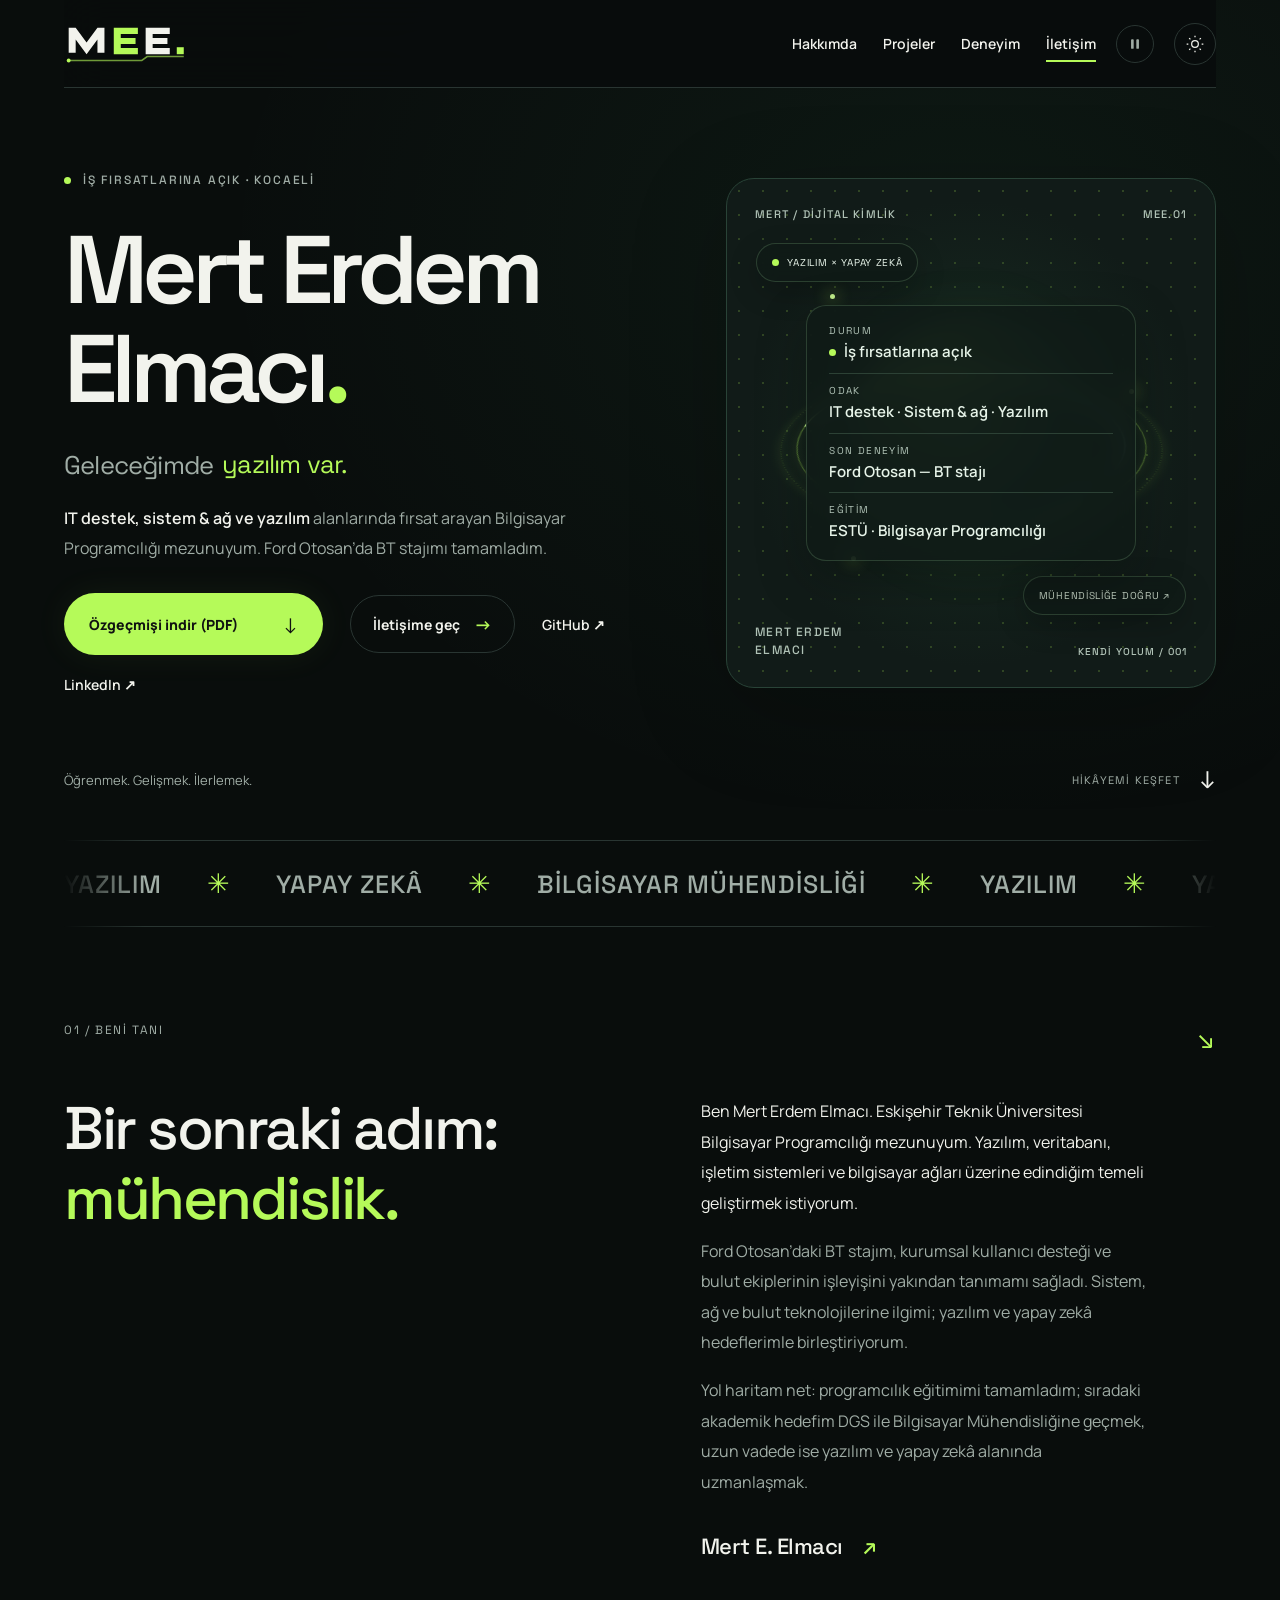
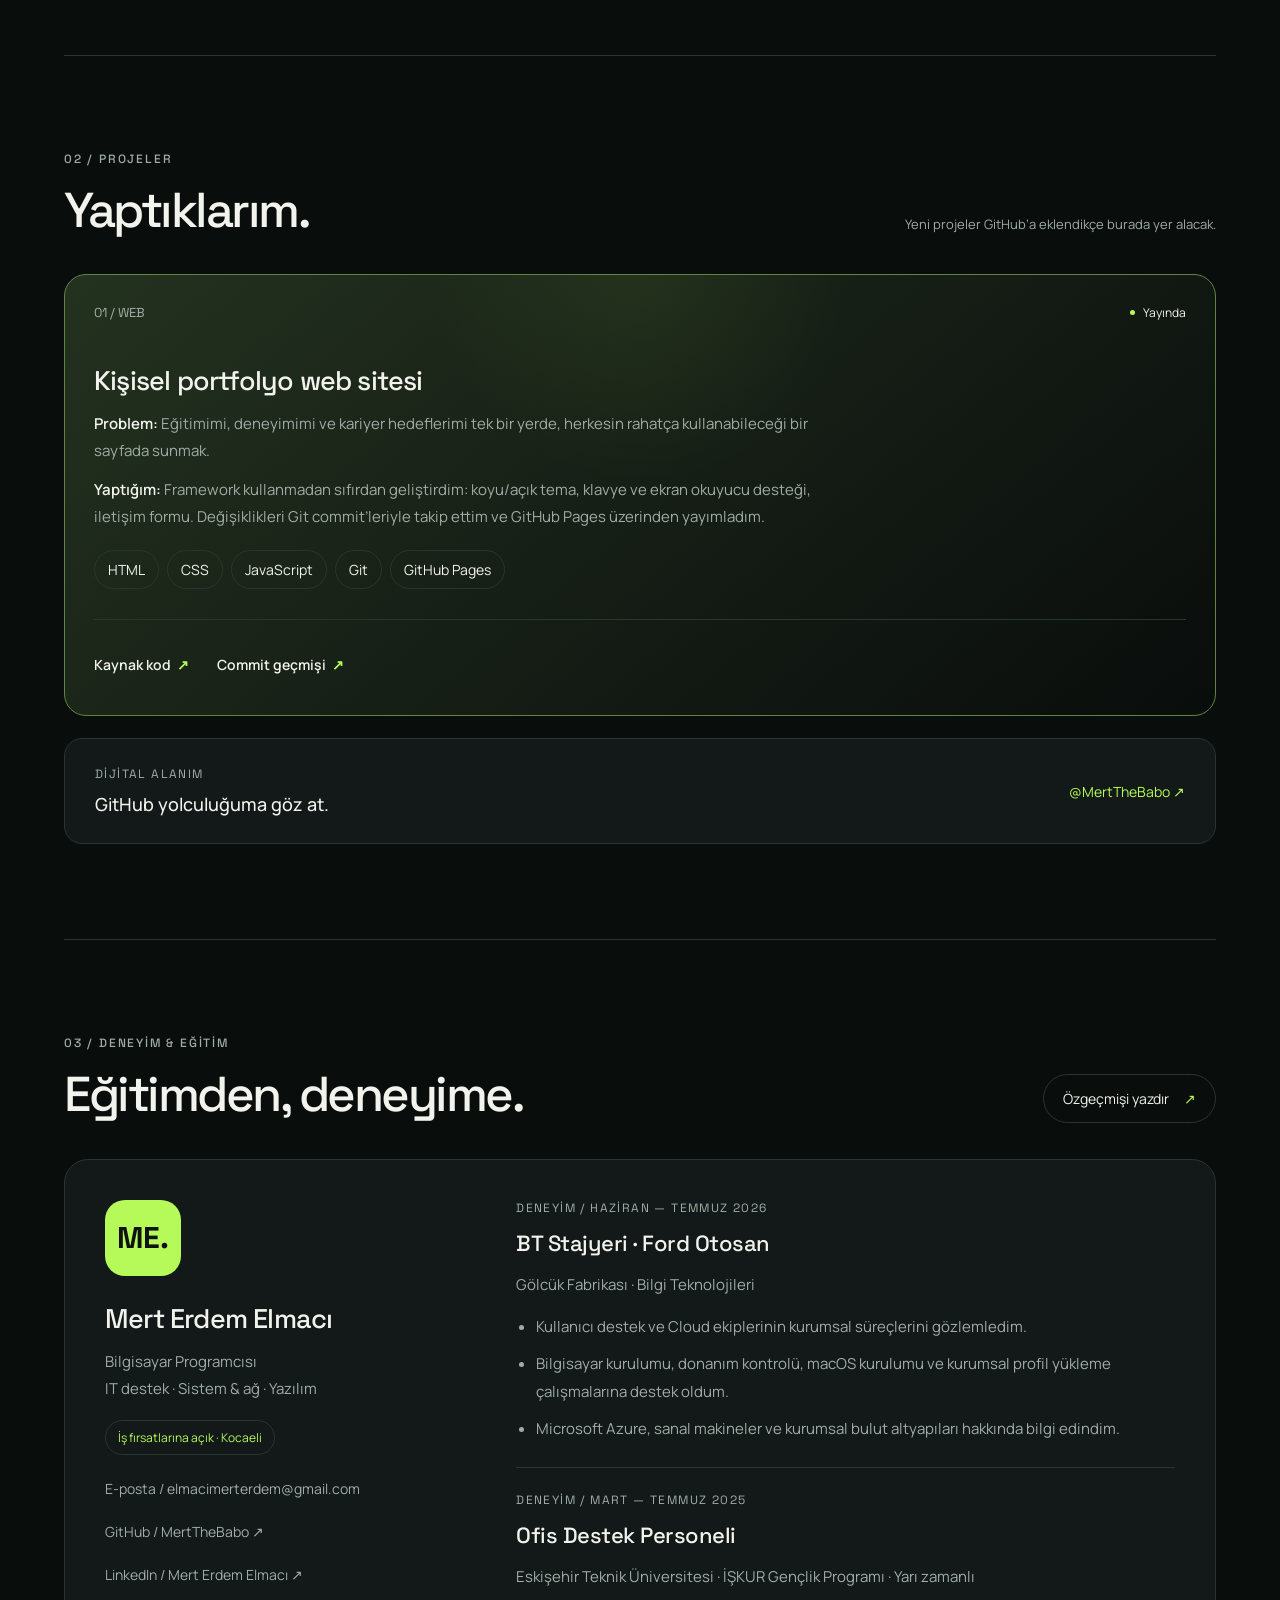
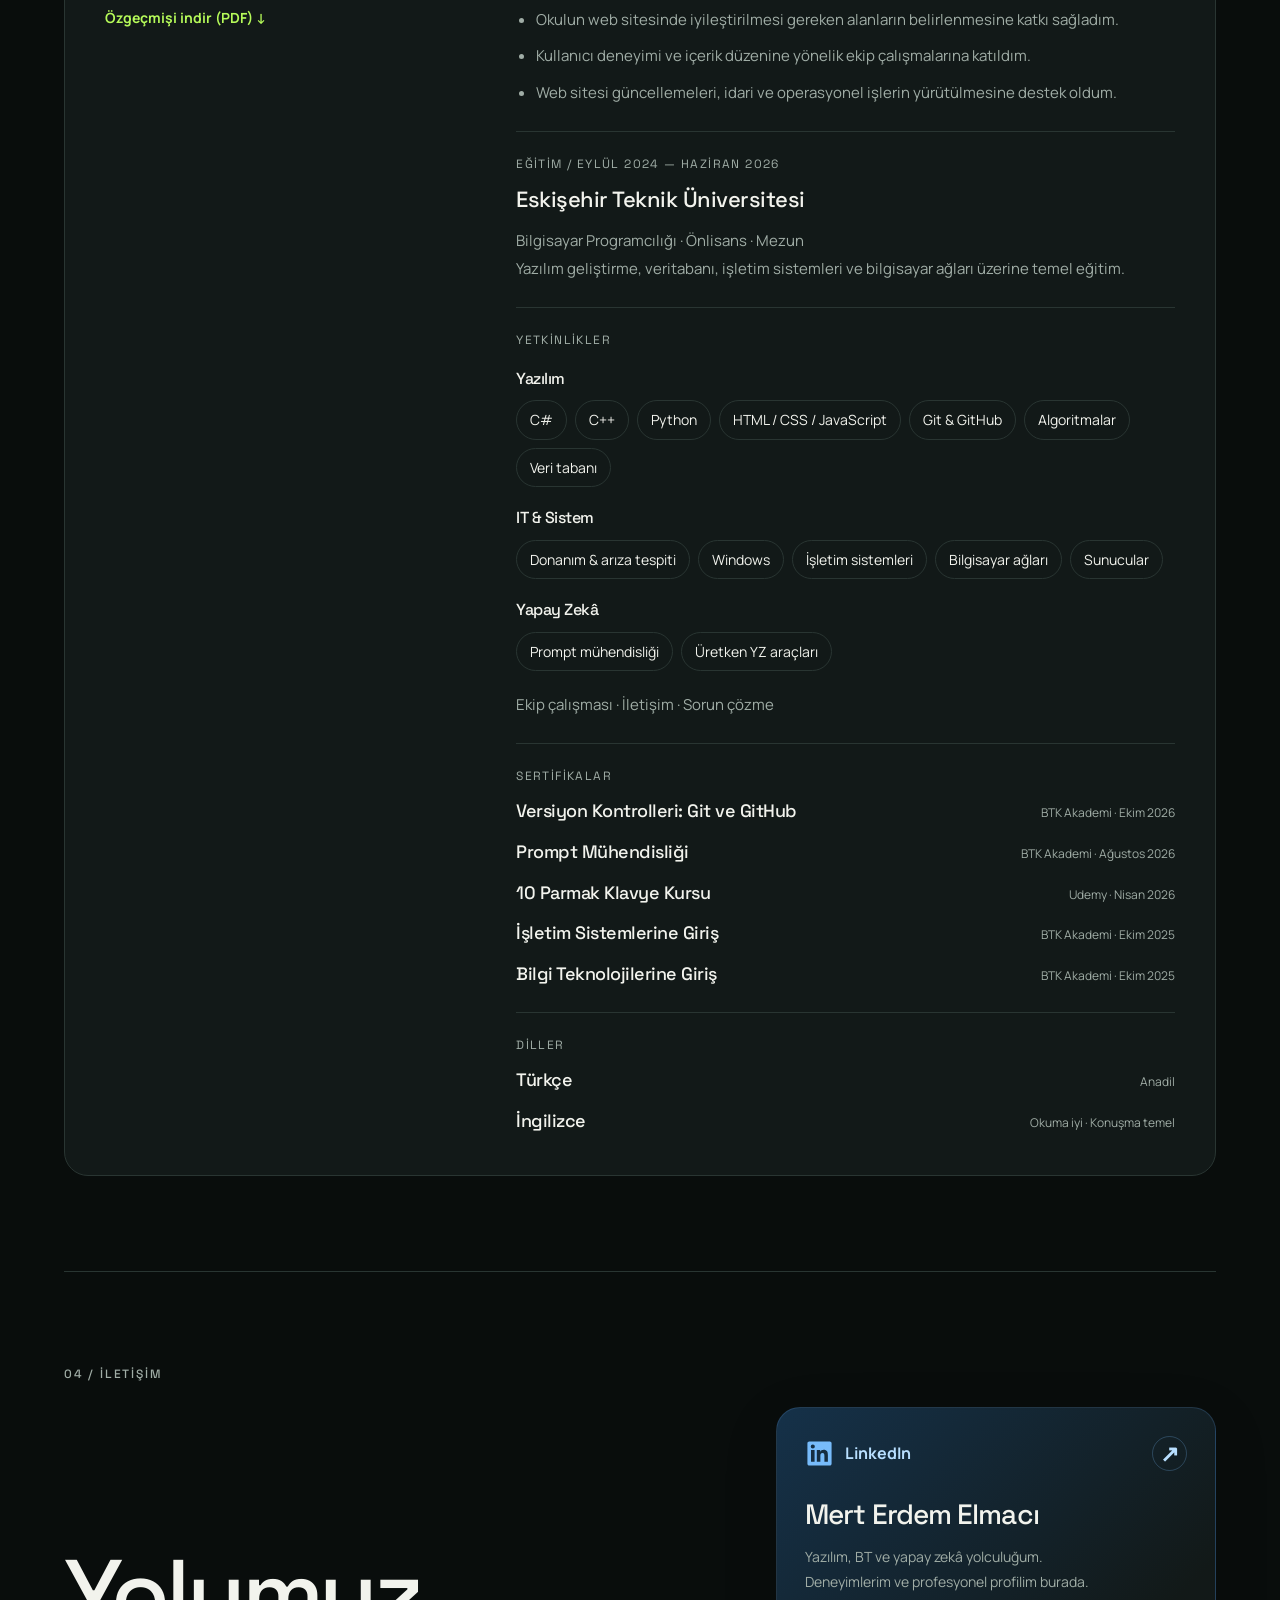
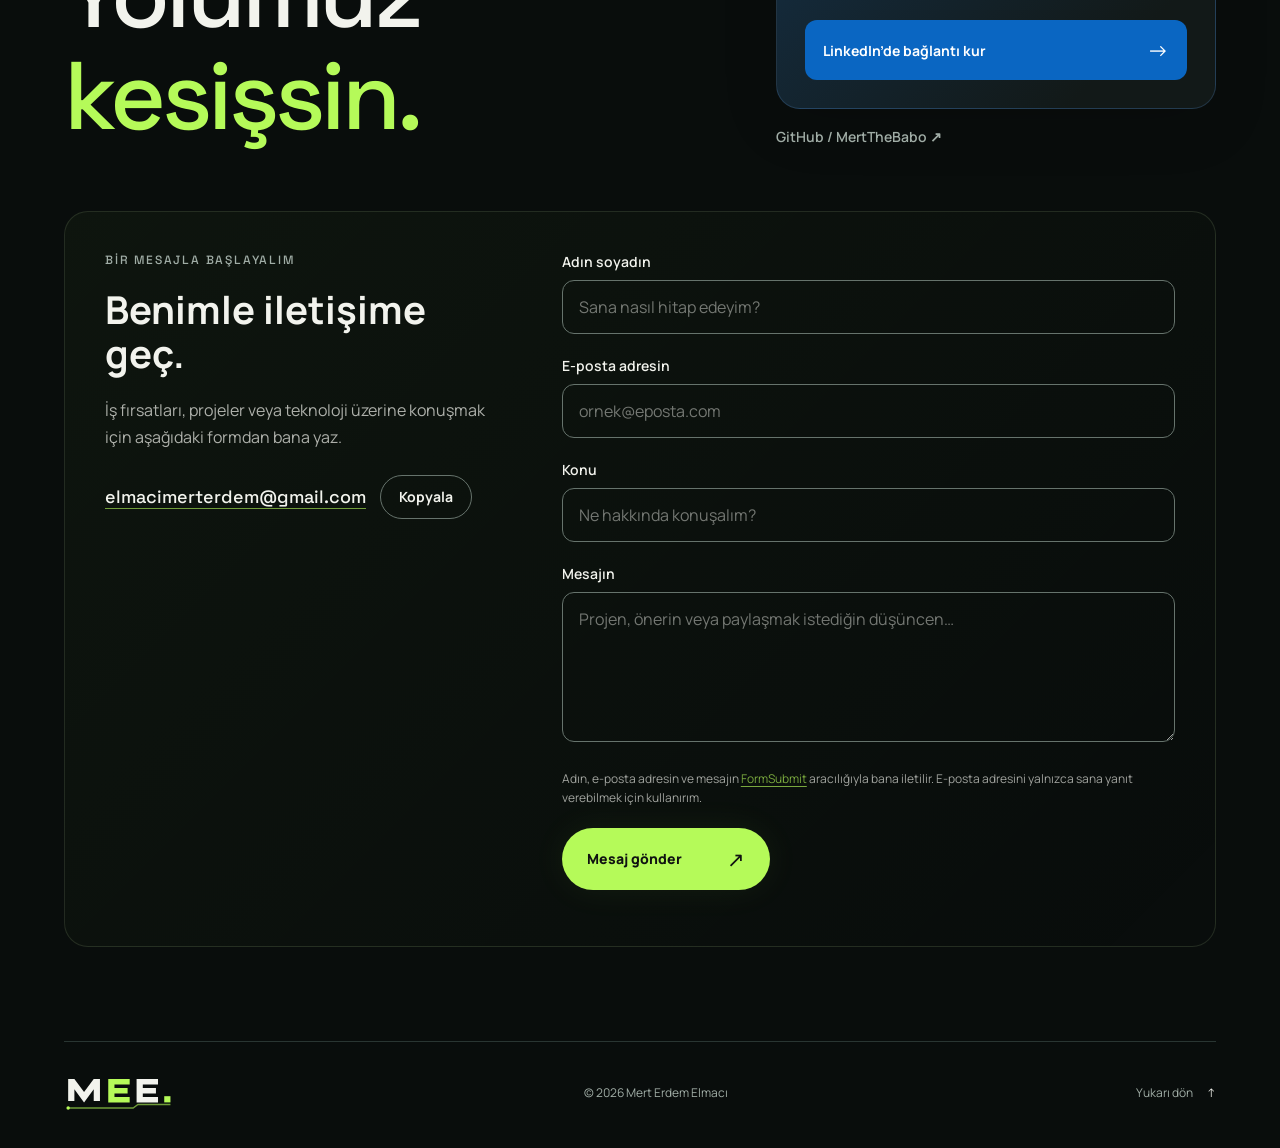
==== commit d19adac4: "Phase 3: mobil dokunma hedefleri ve klavye erişilebilirliği - Tema, menü ve duraklat butonları ile m" ====
--- a/index.html
+++ b/index.html
@@ -2,7 +2,7 @@
 <html lang="tr" data-theme="dark">
 <head>
 <meta charset="UTF-8"><meta name="viewport" content="width=device-width, initial-scale=1"><meta name="theme-color" content="#090d0c">
-<script>(()=>{let t;try{t=localStorage.getItem('mert-theme')}catch{}if(t!=='light'&&t!=='dark')t='dark';document.documentElement.dataset.theme=t})();</script>
+<script>(()=>{const r=document.documentElement;let t,m;try{t=localStorage.getItem('mert-theme');m=localStorage.getItem('mert-motion')}catch{}if(t!=='light'&&t!=='dark')t='dark';r.dataset.theme=t;if(m==='paused')r.classList.add('motion-paused')})();</script>
 <meta name="description" content="Mert Erdem Elmacı — ESTÜ Bilgisayar Programcılığı mezunu, Ford Otosan BT stajyeri. IT destek, sistem &amp; ağ ve yazılım alanlarında iş fırsatlarına açık. Kocaeli.">
 <title>Mert Erdem Elmacı — IT Destek, Sistem &amp; Ağ ve Yazılım | Bilgisayar Programcısı</title>
 <link rel="canonical" href="https://mertthebabo.github.io/">
@@ -21,7 +21,7 @@
 <script type="application/ld+json">{"@context":"https://schema.org","@type":"Person","name":"Mert Erdem Elmacı","url":"https://mertthebabo.github.io/","jobTitle":"Bilgisayar Programcısı","address":{"@type":"PostalAddress","addressLocality":"Kocaeli","addressCountry":"TR"},"alumniOf":{"@type":"CollegeOrUniversity","name":"Eskişehir Teknik Üniversitesi"},"knowsAbout":["IT destek","Donanım ve arıza tespiti","Windows","İşletim sistemleri","Bilgisayar ağları","C#","C++","Python","HTML","CSS","JavaScript","Git","GitHub"],"sameAs":["https://github.com/MertTheBabo","https://www.linkedin.com/in/mert-erdem-elmac%C4%B1-83bb87357/"]}</script>
 <link rel="preconnect" href="https://fonts.googleapis.com"><link rel="preconnect" href="https://fonts.gstatic.com" crossorigin>
 <link rel="stylesheet" href="https://fonts.googleapis.com/css2?family=Manrope:wght@400..800&family=Space+Grotesk:wght@400..700&display=swap">
-<link rel="stylesheet" href="style.css?v=2"><link rel="stylesheet" href="enhancements.css?v=2"><script src="script.js?v=2" defer></script><link rel="stylesheet" href="interactions.css?v=2"><script src="interactions.js?v=2" defer></script>
+<link rel="stylesheet" href="style.css?v=3"><link rel="stylesheet" href="enhancements.css?v=3"><script src="script.js?v=3" defer></script><link rel="stylesheet" href="interactions.css?v=2"><script src="interactions.js?v=2" defer></script>
 <style>
 .message-panel{margin-top:64px;padding:40px;border:1px solid #59664c55;border-radius:24px;display:grid;grid-template-columns:.8fr 1.2fr;gap:48px;background:linear-gradient(135deg,#a5fa5909,transparent)}
 .message-intro h3{font-size:clamp(28px,3vw,40px);line-height:1.15;margin:20px 0}.message-intro p{line-height:1.7;opacity:.7;margin:0 0 24px}
@@ -41,8 +41,8 @@
 <header class="header">
 <a class="wordmark mee-brand" href="#" aria-label="MEE — Mert Erdem Elmacı, başlangıç"><svg class="mee-logo" viewBox="0 0 162 60" fill="currentColor" aria-hidden="true" focusable="false"><path class="mee-letter" d="M6 42V10h9l14 19 14-19h9v32h-9V25L29 44 15 25v17Z"/><path class="mee-letter mee-e" d="M64 10h31v8H73v5h19v8H73v5h22v8H64Z"/><path class="mee-letter" d="M105 10h31v8h-22v5h19v8h-19v5h22v8h-31Z"/><path class="mee-cursor" d="M145 35h9v9h-9Z"/><path class="mee-rail" d="M6 52h94l7-5h47" fill="none" stroke-width="2"/><circle class="mee-node" cx="6" cy="52" r="2.5"/></svg></a>
 <nav id="main-nav" aria-label="Ana menü"><a href="#hakkimda">Hakkımda</a><a href="#projeler">Projeler</a><a href="#deneyim">Deneyim</a><a href="#iletisim">İletişim</a></nav>
-<button class="motion-button" type="button" aria-pressed="false" aria-label="Animasyonları duraklat"><span aria-hidden="true">Ⅱ</span></button>
-<button class="theme-button" type="button" aria-label="Açık temaya geç" aria-pressed="false"><svg viewBox="0 0 24 24" fill="none" aria-hidden="true"><circle cx="12" cy="12" r="4"/><path d="M12 2v2m0 16v2M2 12h2m16 0h2M5 5l1.5 1.5m11 11L19 19M5 19l1.5-1.5m11-11L19 5"/></svg></button>
+<button class="motion-button" type="button" aria-pressed="false" aria-label="Animasyonları duraklat" title="Animasyonları duraklat"><svg class="icon-pause" viewBox="0 0 16 16" aria-hidden="true" focusable="false"><rect x="3.5" y="2.5" width="3" height="11" rx="1"/><rect x="9.5" y="2.5" width="3" height="11" rx="1"/></svg><svg class="icon-play" viewBox="0 0 16 16" aria-hidden="true" focusable="false"><path d="M4.5 2.8v10.4a.8.8 0 0 0 1.2.7l8.3-5.2a.8.8 0 0 0 0-1.4L5.7 2.1a.8.8 0 0 0-1.2.7Z"/></svg></button>
+<button class="theme-button" type="button" aria-label="Açık temaya geç" title="Açık temaya geç" aria-pressed="false"><svg class="icon-sun" viewBox="0 0 24 24" fill="none" aria-hidden="true" focusable="false"><circle cx="12" cy="12" r="4"/><path d="M12 2v2m0 16v2M2 12h2m16 0h2M5 5l1.5 1.5m11 11L19 19M5 19l1.5-1.5m11-11L19 5"/></svg><svg class="icon-moon" viewBox="0 0 24 24" fill="none" aria-hidden="true" focusable="false"><path d="M20 14.5A8.5 8.5 0 0 1 9.5 4a8.5 8.5 0 1 0 10.5 10.5Z"/></svg></button>
 <button class="menu-button" type="button" aria-label="Menüyü aç" aria-controls="main-nav" aria-expanded="false"><span></span><span></span></button>
 </header>
 <main id="main">
--- a/enhancements.css
+++ b/enhancements.css
@@ -20,49 +20,66 @@
 .visually-hidden{position:absolute!important;width:1px;height:1px;padding:0;margin:-1px;overflow:hidden;clip:rect(0 0 0 0);white-space:nowrap;border:0}
 p.animated-intro{margin-top:0}
 .text-link > span{font-size:inherit}
-
-/* Phase 2: hero rolü, bir bakışta kartı, projeler, yetkinlikler, e-posta */
-.hero-role{max-width:520px}
-.hero-role strong{color:var(--text);font-weight:600}
-.hero-actions .outline-button{display:inline-flex;align-items:center;gap:14px;margin-top:0;padding:16px 22px;font-weight:700}
-.hero-actions .outline-button span{padding-left:0;font-size:18px}
-.glance{position:absolute;left:50%;top:50%;z-index:2;transform:translate(-50%,-50%);width:min(330px,calc(100% - 48px));margin:0;padding:18px 22px;display:grid;gap:10px;border:1px solid #48674d80;border-radius:20px;background:#101b17d9;backdrop-filter:blur(10px);box-shadow:0 18px 50px #0004}
-.glance>div{display:grid;gap:4px}
-.glance>div+div{padding-top:10px;border-top:1px solid #2c4135}
-.glance dt{font-family:var(--display);font-size:10px;letter-spacing:1.4px;text-transform:uppercase;color:#b0c2b6}
-.glance dd{margin:0;display:flex;align-items:center;gap:8px;font-size:15px;font-weight:600;line-height:1.45;color:#e7f4e9}
-.glance .status-dot{background:#b5fa59}
-.badge-a{top:64px}
-.badge-b{bottom:72px}
-.project-cards{grid-template-columns:1fr}
-.project-card{min-height:0}
-.project-card p{max-width:720px}
-.project-card p+p{margin-top:12px}
-.project-card strong{color:var(--text);font-weight:600}
-.project-card .focus-tags{margin:20px 0 0}
-.project-links{justify-content:flex-start;flex-wrap:wrap;gap:4px 28px}
-.project-links a{min-height:44px;display:inline-flex;align-items:center;gap:6px;color:var(--text);font-size:14px;font-weight:600}
-.project-links a:hover{color:var(--accent)}
-.project-links a>span[aria-hidden]{color:var(--accent)}
-.focus-tags{list-style:none;padding:0}
-.focus-tags>li{font-size:14px;padding:9px 13px;border:1px solid var(--line);border-radius:30px}
-.resume-item .focus-tags{padding:0;margin:10px 0 0;color:var(--text);font-size:14px;line-height:1.4}
-.resume-item .focus-tags li+li{margin-top:0}
-.resume-item h3.skill-group{margin:20px 0 0;font-size:16px}
-.resume-item h3.skill-group+.focus-tags{margin-top:10px}
-.resume-item .focus-tags+p{margin-top:20px}
-.resume-item .certificate-list{list-style:none;padding:0;margin:14px 0 0;color:inherit}
-.resume-item .certificate-row h3{margin:0;font-size:18px}
-.resume-identity>a{overflow-wrap:anywhere}
-.resume-identity>.resume-download{color:var(--accent);font-weight:700}
-.email-row{display:flex;flex-wrap:wrap;align-items:center;gap:8px 14px}
-.email-link{min-height:44px;display:inline-flex;align-items:center;font-family:var(--display);font-size:18px;font-weight:500;color:var(--text);text-decoration:underline;text-decoration-color:color-mix(in srgb,var(--accent) 60%,transparent);text-underline-offset:5px;overflow-wrap:anywhere}
-.email-link:hover{color:var(--accent)}
-.copy-button{min-height:44px;padding:0 18px;border:1px solid var(--field-border);border-radius:40px;background:transparent;color:var(--text);font:inherit;font-size:14px;font-weight:700;cursor:pointer}
-.copy-button:hover{border-color:var(--accent);color:var(--accent)}
-.copy-button:focus-visible,.email-link:focus-visible,.project-links a:focus-visible{outline:2px solid var(--accent);outline-offset:4px}
-.copy-status{font-size:14px;color:var(--success)}
-@media(max-width:1100px){.floating-badge{display:none}}
-@media(max-width:760px){.identity-art{height:400px}.hero-actions{gap:12px 28px}.hero-actions .button,.hero-actions .outline-button{width:100%;justify-content:space-between;padding:16px 22px}.hero-actions .text-link{min-height:44px}.email-link{font-size:16px}.ticker{display:none}.resume-identity>a{margin-top:14px}.resume-identity>.resume-tag+a{margin-top:22px}.project-card p{font-size:14px}}
-@media(max-width:380px){.identity-art{height:400px}.glance{padding:16px 18px}.glance dd{font-size:14px}}
-@media print{.resume .section-heading h2,.resume-download{display:none!important}.resume-identity>a{margin-top:6px}.resume-identity a[href^="http"]::after{content:" — " attr(href);font-size:9pt;color:#555;word-break:break-all}.focus-tags>li{border-color:#bbb;padding:4px 9px;font-size:10pt}}
+
+/* Phase 2: hero rolü, bir bakışta kartı, projeler, yetkinlikler, e-posta */
+.hero-role{max-width:520px}
+.hero-role strong{color:var(--text);font-weight:600}
+.hero-actions .outline-button{display:inline-flex;align-items:center;gap:14px;margin-top:0;padding:16px 22px;font-weight:700}
+.hero-actions .outline-button span{padding-left:0;font-size:18px}
+.glance{position:absolute;left:50%;top:50%;z-index:2;transform:translate(-50%,-50%);width:min(330px,calc(100% - 48px));margin:0;padding:18px 22px;display:grid;gap:10px;border:1px solid #48674d80;border-radius:20px;background:#101b17d9;backdrop-filter:blur(10px);box-shadow:0 18px 50px #0004}
+.glance>div{display:grid;gap:4px}
+.glance>div+div{padding-top:10px;border-top:1px solid #2c4135}
+.glance dt{font-family:var(--display);font-size:10px;letter-spacing:1.4px;text-transform:uppercase;color:#b0c2b6}
+.glance dd{margin:0;display:flex;align-items:center;gap:8px;font-size:15px;font-weight:600;line-height:1.45;color:#e7f4e9}
+.badge-a{top:64px}
+.badge-b{bottom:72px}
+.project-cards{grid-template-columns:1fr}
+.project-card{min-height:0}
+.project-card p{max-width:720px}
+.project-card p+p{margin-top:12px}
+.project-card strong{color:var(--text);font-weight:600}
+.project-card .focus-tags{margin:20px 0 0}
+.project-links{justify-content:flex-start;flex-wrap:wrap;gap:4px 28px}
+.project-links a{min-height:44px;display:inline-flex;align-items:center;gap:6px;color:var(--text);font-size:14px;font-weight:600}
+.project-links a:hover{color:var(--accent)}
+.project-links a>span[aria-hidden]{color:var(--accent)}
+.focus-tags{list-style:none;padding:0}
+.focus-tags>li{font-size:14px;padding:9px 13px;border:1px solid var(--line);border-radius:30px}
+.resume-item .focus-tags{padding:0;margin:10px 0 0;color:var(--text);font-size:14px;line-height:1.4}
+.resume-item .focus-tags li+li{margin-top:0}
+.resume-item h3.skill-group{margin:20px 0 0;font-size:16px}
+.resume-item h3.skill-group+.focus-tags{margin-top:10px}
+.resume-item .focus-tags+p{margin-top:20px}
+.resume-item .certificate-list{list-style:none;padding:0;margin:14px 0 0;color:inherit}
+.resume-item .certificate-row h3{margin:0;font-size:18px}
+.resume-identity>a{overflow-wrap:anywhere}
+.resume-identity>.resume-download{color:var(--accent);font-weight:700}
+.email-row{display:flex;flex-wrap:wrap;align-items:center;gap:8px 14px}
+.email-link{min-height:44px;display:inline-flex;align-items:center;font-family:var(--display);font-size:18px;font-weight:500;color:var(--text);text-decoration:underline;text-decoration-color:color-mix(in srgb,var(--accent) 60%,transparent);text-underline-offset:5px;overflow-wrap:anywhere}
+.email-link:hover{color:var(--accent)}
+.copy-button{min-height:44px;padding:0 18px;border:1px solid var(--field-border);border-radius:40px;background:transparent;color:var(--text);font:inherit;font-size:14px;font-weight:700;cursor:pointer}
+.copy-button:hover{border-color:var(--accent);color:var(--accent)}
+.copy-button:focus-visible,.email-link:focus-visible,.project-links a:focus-visible{outline:2px solid var(--accent);outline-offset:4px}
+.copy-status{font-size:14px;color:var(--success)}
+@media(max-width:1100px){.floating-badge{display:none}}
+@media(max-width:760px){.identity-art{height:400px}.hero-actions{gap:12px 28px}.hero-actions .button,.hero-actions .outline-button{width:100%;justify-content:space-between;padding:16px 22px}.hero-actions .text-link{min-height:44px}.email-link{font-size:16px}.ticker{display:none}.resume-identity>a{margin-top:14px}.resume-identity>.resume-tag+a{margin-top:22px}.project-card p{font-size:14px}}
+@media(max-width:380px){.identity-art{height:400px}.glance{padding:16px 18px}.glance dd{font-size:14px}}
+@media print{.resume .section-heading h2,.resume-download{display:none!important}.resume-identity>a{margin-top:6px}.resume-identity a[href^="http"]::after{content:" — " attr(href);font-size:9pt;color:#555;word-break:break-all}.focus-tags>li{border-color:#bbb;padding:4px 9px;font-size:10pt}}
+
+/* Phase 3: dokunma hedefleri, ikonlar, kart noktası, sertifika satırları */
+.motion-button svg{display:block;width:14px;height:14px;margin:auto;fill:currentColor}
+.motion-button .icon-play,.theme-button .icon-moon{display:none}
+.motion-button[aria-pressed=true] .icon-pause{display:none}
+.motion-button[aria-pressed=true] .icon-play{display:block}
+:root[data-theme=light] .theme-button .icon-sun{display:none}
+:root[data-theme=light] .theme-button .icon-moon{display:block}
+.identity-art .status-dot{background:#b5fa59}
+@media(max-width:760px){
+.theme-button,.menu-button,.motion-button{width:44px;height:44px}
+.wordmark,.hero-foot>a,footer>a:last-child{min-height:44px;display:inline-flex;align-items:center}
+.resume-identity>a{display:flex;align-items:center;min-height:44px;margin-top:4px}
+.resume-identity>.resume-tag+a{margin-top:16px}
+.contact-socials>.text-link{min-height:44px;margin-top:8px}
+.certificate-row{flex-direction:column;align-items:flex-start;gap:2px}
+.certificate-row>span{margin-bottom:0;white-space:normal}
+}
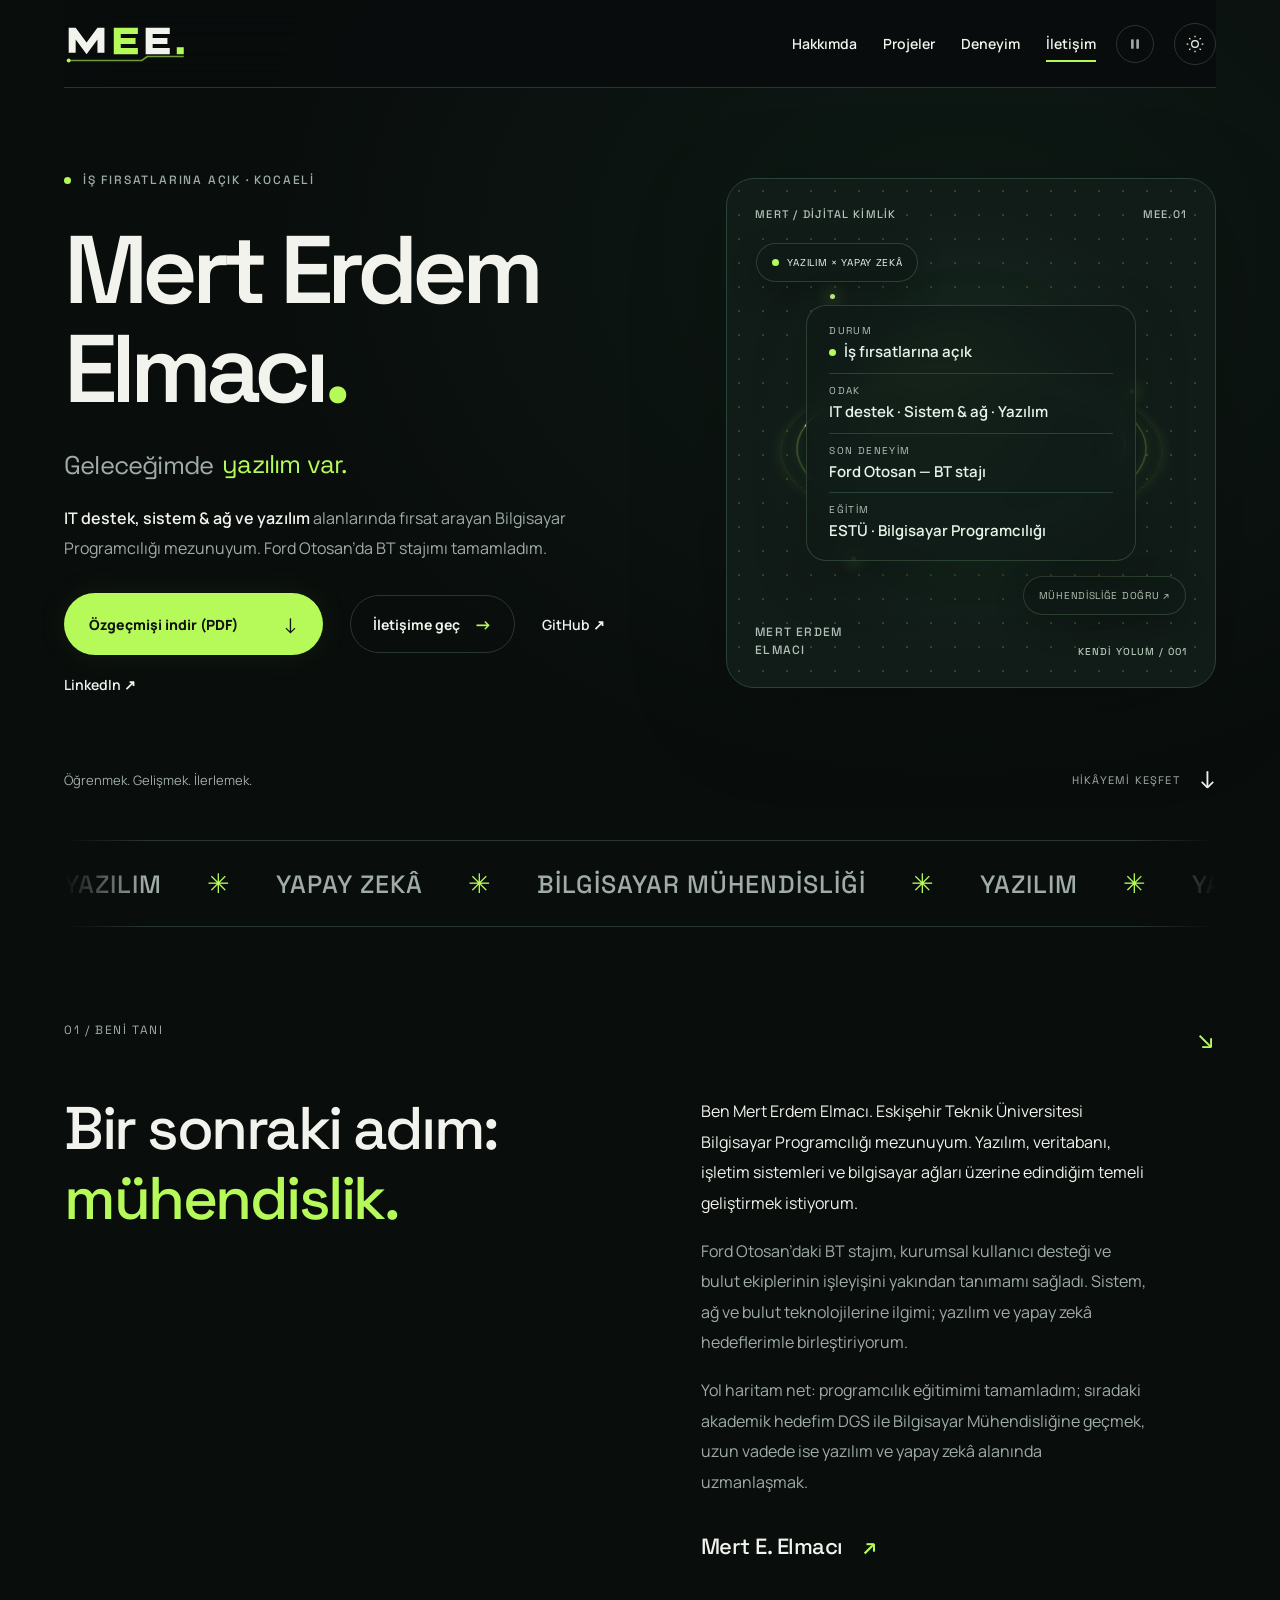
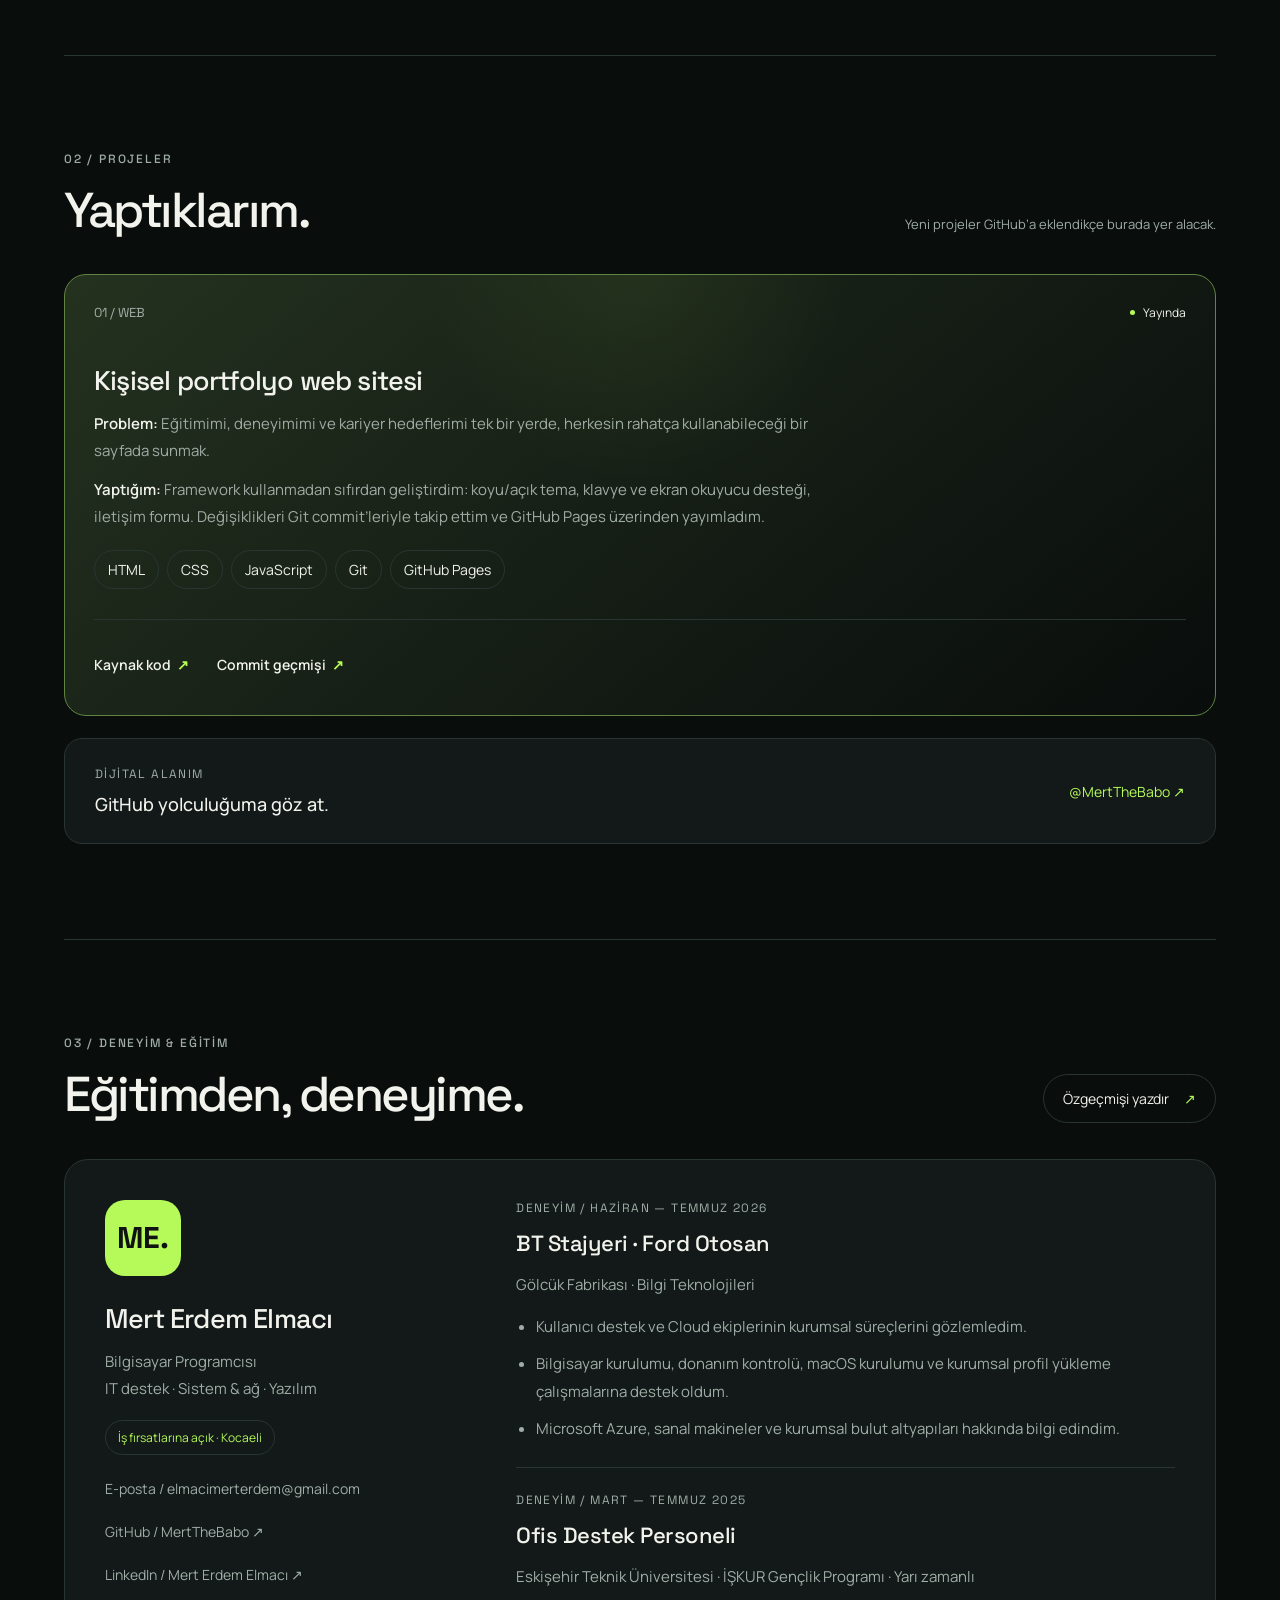
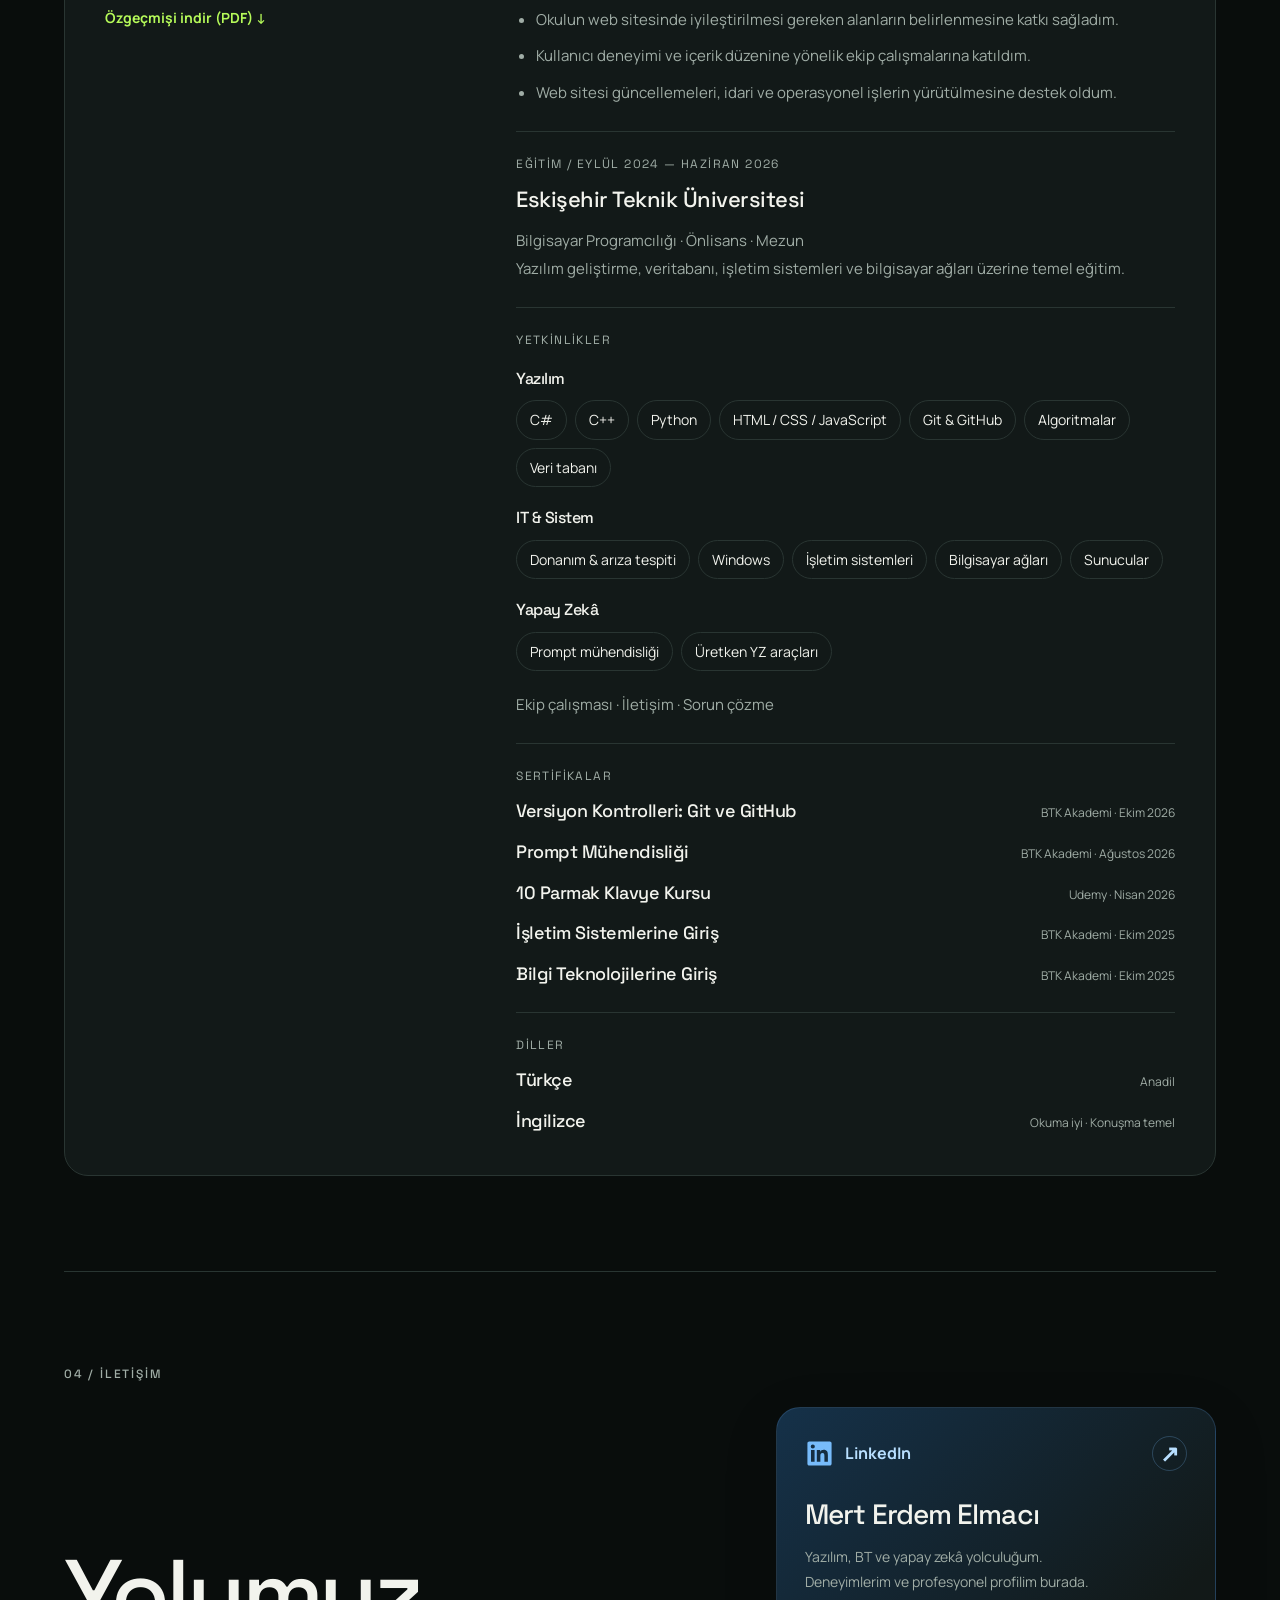
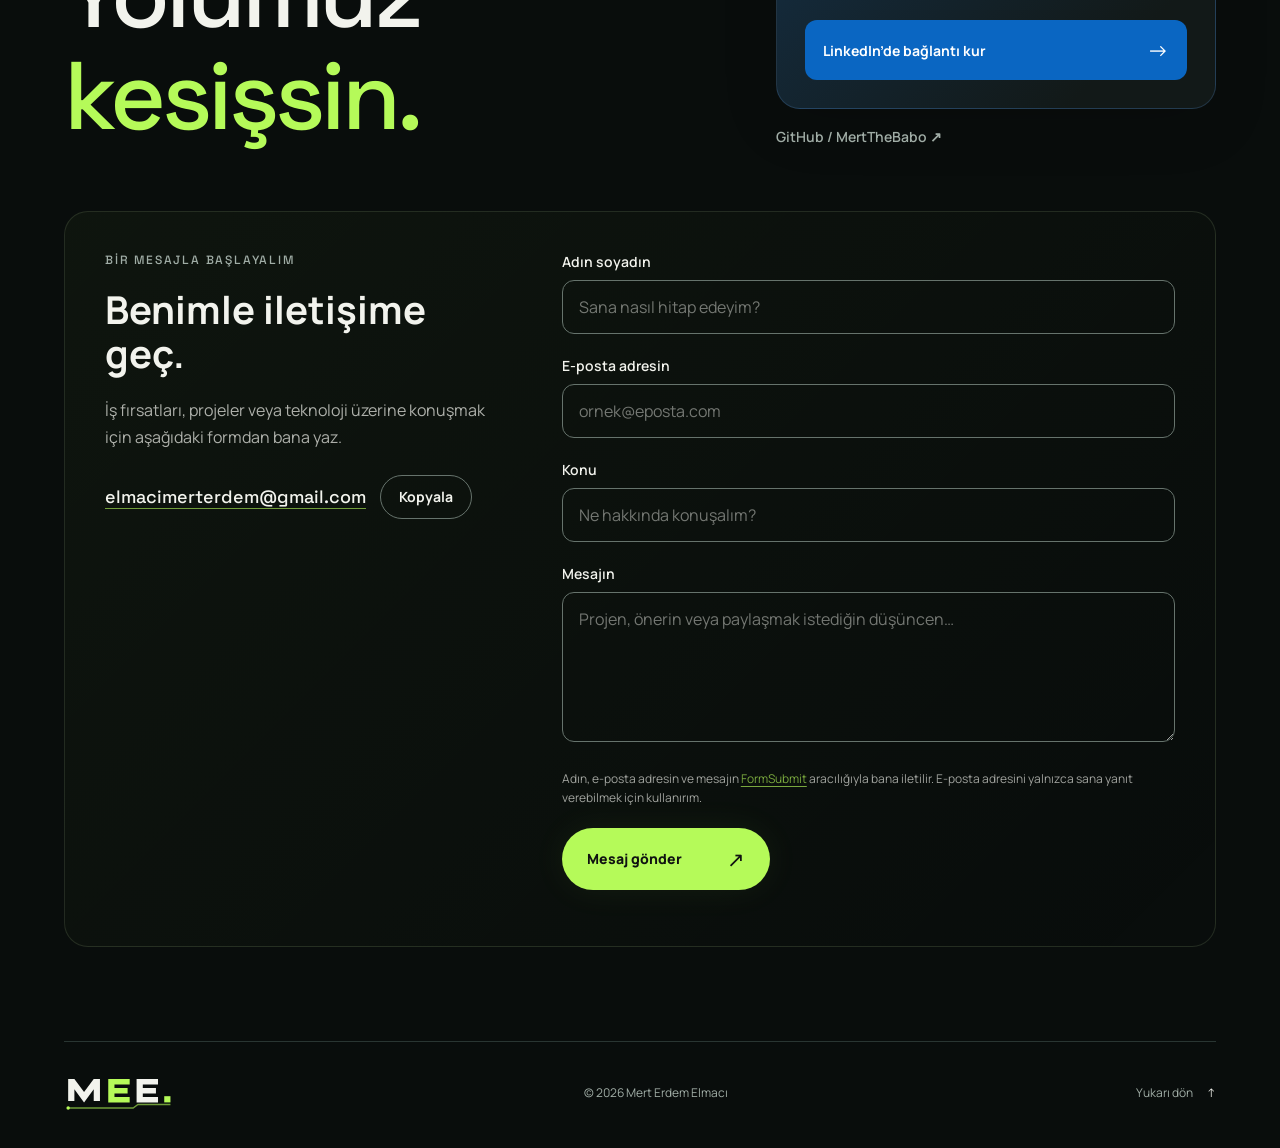
==== commit 00a224ea: "CSS'i tek dosyada birleştir: css/main.css - style.css, enhancements.css, interactions.css ve index.h" ====
--- a/index.html
+++ b/index.html
@@ -21,18 +21,7 @@
 <script type="application/ld+json">{"@context":"https://schema.org","@type":"Person","name":"Mert Erdem Elmacı","url":"https://mertthebabo.github.io/","jobTitle":"Bilgisayar Programcısı","address":{"@type":"PostalAddress","addressLocality":"Kocaeli","addressCountry":"TR"},"alumniOf":{"@type":"CollegeOrUniversity","name":"Eskişehir Teknik Üniversitesi"},"knowsAbout":["IT destek","Donanım ve arıza tespiti","Windows","İşletim sistemleri","Bilgisayar ağları","C#","C++","Python","HTML","CSS","JavaScript","Git","GitHub"],"sameAs":["https://github.com/MertTheBabo","https://www.linkedin.com/in/mert-erdem-elmac%C4%B1-83bb87357/"]}</script>
 <link rel="preconnect" href="https://fonts.googleapis.com"><link rel="preconnect" href="https://fonts.gstatic.com" crossorigin>
 <link rel="stylesheet" href="https://fonts.googleapis.com/css2?family=Manrope:wght@400..800&family=Space+Grotesk:wght@400..700&display=swap">
-<link rel="stylesheet" href="style.css?v=3"><link rel="stylesheet" href="enhancements.css?v=3"><script src="script.js?v=3" defer></script><link rel="stylesheet" href="interactions.css?v=2"><script src="interactions.js?v=2" defer></script>
-<style>
-.message-panel{margin-top:64px;padding:40px;border:1px solid #59664c55;border-radius:24px;display:grid;grid-template-columns:.8fr 1.2fr;gap:48px;background:linear-gradient(135deg,#a5fa5909,transparent)}
-.message-intro h3{font-size:clamp(28px,3vw,40px);line-height:1.15;margin:20px 0}.message-intro p{line-height:1.7;opacity:.7;margin:0 0 24px}
-.message-fields{display:grid;grid-template-columns:1fr 1fr;gap:20px}#contact-form label{display:block;font-size:14px;font-weight:600;margin-bottom:9px}#contact-form input:not([type=hidden]):not(.message-trap):not([type=checkbox]),#contact-form textarea{box-sizing:border-box;width:100%;border:1px solid var(--field-border);border-radius:12px;background:transparent;color:inherit;padding:15px 16px;font:inherit;font-size:16px;margin-bottom:22px}#contact-form textarea{resize:vertical;min-height:150px}#contact-form input:focus-visible,#contact-form textarea:focus-visible{outline:2px solid var(--accent);outline-offset:3px;border-color:var(--accent)}#contact-form input::placeholder,#contact-form textarea::placeholder{color:inherit;opacity:.45}.message-privacy{font-size:12px;line-height:1.6;opacity:.65;margin:0 0 20px}.message-status{font-size:14px;line-height:1.6;margin:16px 0 0}.message-status[data-state=error]{color:var(--danger)}.message-status[data-state=success]{color:var(--success)}#contact-send:disabled{opacity:.6;cursor:not-allowed}.message-trap{position:absolute;left:-10000px;width:1px;height:1px;opacity:0}
-@media(max-width:760px){.message-panel{grid-template-columns:1fr;padding:24px;gap:28px;margin-top:36px}.message-fields{grid-template-columns:1fr;gap:0}#contact-send{width:100%}}
-@media print{.message-panel{display:none}}
-.message-privacy a{color:var(--accent);text-decoration:underline;text-underline-offset:3px}.message-trap{position:absolute!important;left:-10000px!important;width:1px!important;height:1px!important;opacity:0!important}
-</style>
-<style>
-.mee-brand{display:inline-flex;align-items:center;line-height:1;flex-shrink:0;width:auto;isolation:isolate}.mee-logo{display:block;width:126px;height:auto;overflow:visible;color:var(--text)}.mee-e,.mee-cursor,.mee-node{fill:var(--accent)}.mee-rail{stroke:var(--accent);stroke-dasharray:160;stroke-dashoffset:0;opacity:.6;transition:stroke-dashoffset .65s,opacity .35s}.mee-letter{transition:filter .35s}.mee-brand:focus-visible{outline:2px solid var(--accent);outline-offset:7px;border-radius:5px}.mee-brand:hover .mee-rail,.mee-brand:focus-visible .mee-rail{opacity:1}.mee-brand:hover .mee-letter{filter:drop-shadow(0 0 5px #b5fa5940)}html:not(.motion-paused) .mee-brand:hover .mee-rail{animation:meeTrace .8s ease both}html:not(.motion-paused) .mee-brand:hover .mee-cursor{animation:meeCursor .65s ease-in-out 2}footer .mee-logo{width:112px}@keyframes meeTrace{from{stroke-dashoffset:160}to{stroke-dashoffset:0}}@keyframes meeCursor{50%{opacity:.25}}@media(max-width:760px){.header .mee-logo{width:100px}footer .mee-brand{width:100%}}@media(prefers-reduced-motion:reduce){.mee-brand *{animation:none!important;transition:none!important}}
-</style>
+<link rel="stylesheet" href="css/main.css?v=4"><script src="script.js?v=3" defer></script><script src="interactions.js?v=2" defer></script>
 </head>
 <body>
 <div class="reading-progress" aria-hidden="true"></div><div class="ambient-glow" aria-hidden="true"></div>
--- a/css/main.css
+++ b/css/main.css
@@ -0,0 +1,621 @@
+/* mertthebabo.github.io — tek stil dosyası.
+   Sıra kaskadı korur: sonraki kural öncekini ezer. Yeni stil eklerken ilgili bölümün sonuna yaz. */
+
+/* === Token'lar === */
+:root{color-scheme:dark;--bg:#090d0c;--panel:#121918;--text:#f2f3ed;--muted:#a0ada6;--line:#293532;--accent:#b5fa59;--ink:#101211;--font:'Manrope',Arial,sans-serif;--display:'Space Grotesk','Manrope',Arial,sans-serif;--field-border:#66736c;--danger:#e58169;--success:#79ad39;--lime:#b5fa59}
+:root[data-theme=light]{color-scheme:light;--bg:#f3f6f1;--panel:#e7ede6;--text:#172018;--muted:#566454;--line:#c4d0c1;--accent:#345e08;--ink:#f5f7f1;--field-border:#7a8777;--danger:#b3261e;--success:#2f6b12}
+
+/* === Temel stiller (eski style.css) === */
+*{box-sizing:border-box}
+html{scroll-behavior:smooth;scroll-padding-top:28px}
+body{margin:0;background:var(--bg);color:var(--text);font-family:var(--font);font-size:16px;-webkit-font-smoothing:antialiased;transition:background .25s,color .25s}
+a{color:inherit;text-decoration:none}
+button{font:inherit}
+a,button{-webkit-tap-highlight-color:transparent}
+a:focus-visible,button:focus-visible{outline:3px solid var(--accent);outline-offset:6px}
+::selection{background:var(--accent);color:var(--ink)}
+.site-shell{max-width:1536px;margin:auto;padding:0 64px}
+.header{height:112px;display:flex;align-items:center;border-bottom:1px solid var(--line);gap:28px}
+.wordmark{font-family:var(--display);font-size:34px;font-weight:700;letter-spacing:-2px}
+nav{display:flex;gap:36px;margin-left:auto;font-size:14px;font-weight:600}
+nav a:hover,.text-link:hover,footer>a:last-child:hover{color:var(--accent)}
+.theme-button{display:grid;place-items:center;width:42px;height:42px;margin-left:14px;border:1px solid var(--line);border-radius:50%;color:var(--text);background:transparent;cursor:pointer}
+.theme-button:hover{border-color:var(--accent)}
+.theme-button svg{width:20px;stroke:currentColor;stroke-width:1.5}
+.hero{display:grid;grid-template-columns:1.25fr 1fr;gap:48px 64px;padding-top:72px}
+.hero-copy{padding-top:18px}
+.eyebrow{font-family:var(--display);font-size:12px;font-weight:500;letter-spacing:1.8px;display:flex;align-items:center;gap:12px;color:var(--muted)}
+.status-dot{display:inline-block;width:7px;height:7px;flex-shrink:0;background:var(--accent);border-radius:50%}
+.hero h1{font-family:var(--display);font-weight:500;font-size:clamp(58px,6.8vw,104px);line-height:1.05;letter-spacing:-6px;margin:29px 0 30px}
+.surname{color:var(--muted)}
+.title-dot{color:var(--accent)}
+.hero-description{font-size:18px;line-height:1.8;color:var(--muted);margin:0}
+.hero-actions{display:flex;align-items:center;gap:34px;margin-top:34px}
+.button{display:inline-flex;align-items:center;justify-content:space-between;gap:45px;border-radius:7px;padding:17px 21px;font-size:14px;font-weight:800}
+.button-primary{background:var(--accent);color:var(--ink);transition:transform .2s,filter .2s}
+.button-primary:hover{transform:translateY(-3px);filter:brightness(1.08)}
+.button span{font-size:21px;font-weight:400}
+.text-link{font-size:14px;font-weight:600;display:flex;gap:16px;align-items:center}
+.text-link span{font-size:21px}
+.identity-art{height:466px;position:relative;overflow:hidden;background:#c5f466;color:#152211;border-radius:16px;background-image:linear-gradient(#1522110b 1px,transparent 1px),linear-gradient(90deg,#1522110b 1px,transparent 1px);background-size:32px 32px;isolation:isolate}
+.art-top,.art-bottom{position:absolute;left:26px;right:26px;display:flex;justify-content:space-between;font-family:var(--display);font-size:11px;font-weight:500;letter-spacing:1.2px;z-index:3}
+.art-top{top:25px}
+.art-bottom{bottom:25px;line-height:1.5}
+.hero-foot{grid-column:1/-1;display:flex;justify-content:space-between;align-items:center;padding:3px 0 31px;border-bottom:1px solid var(--line);color:var(--muted);font-size:13px}
+.hero-foot>a{font-family:var(--display);font-size:11px;letter-spacing:1.2px;display:flex;align-items:center;gap:20px}
+.hero-foot>a span{color:var(--text);font-size:24px}
+.section{padding:76px 0;border-bottom:1px solid var(--line)}
+.section-marker{display:flex;justify-content:space-between;font-family:var(--display);font-size:12px;color:var(--muted);letter-spacing:1.6px}
+.section-marker>span:last-child{font-size:26px;color:var(--accent)}
+.about-main{display:grid;grid-template-columns:1.1fr 1fr;gap:90px;padding-top:28px}
+h2{font-family:var(--display);font-size:clamp(36px,4vw,56px);font-weight:500;letter-spacing:-2.5px;line-height:1.15;margin:0}
+.accent{color:var(--accent)}
+.about-text{padding-top:2px}
+.about-text p{margin:0 0 18px;max-width:450px;font-size:16px;line-height:1.85;color:var(--muted)}
+.about-text p:first-child{color:var(--text)}
+.signature{margin-top:29px;font-family:var(--display);font-size:18px;font-weight:500;letter-spacing:-.5px}
+.signature span{color:var(--accent);margin-left:15px}
+.section-heading{display:flex;justify-content:space-between;align-items:flex-end;margin-bottom:36px;gap:24px}
+.section-heading h2{margin-top:15px;font-size:44px}
+.small-caption{font-size:13px;color:var(--muted);padding-bottom:5px}
+.cards{display:grid;grid-template-columns:repeat(3,1fr);gap:18px}
+.card{border:1px solid var(--line);border-radius:12px;padding:25px;min-height:310px;display:flex;flex-direction:column;justify-content:space-between;gap:30px;background:var(--panel)}
+.card-featured{border-color:color-mix(in srgb,var(--accent) 40%,var(--line));background:linear-gradient(130deg,color-mix(in srgb,var(--accent) 7%,var(--panel)),var(--panel))}
+.card-top,.card-bottom{display:flex;align-items:center;justify-content:space-between}
+.card-index{font-family:var(--display);font-size:13px;color:var(--muted)}
+.card h3{margin:12px 0 12px;font-family:var(--display);font-size:25px;font-weight:500;letter-spacing:-.8px}
+.card p{font-size:14px;line-height:1.8;color:var(--muted);margin:0}
+.card-bottom{font-size:12px;color:var(--muted);padding-top:22px;border-top:1px solid var(--line)}
+.pill{display:flex;align-items:center;gap:8px;color:var(--text);font-size:12px}
+.pill .status-dot{width:5px;height:5px}
+.contact{padding:69px 0 75px}
+.contact-row{display:flex;justify-content:space-between;align-items:flex-end;gap:40px;margin-top:25px}
+.contact h2{font-size:clamp(50px,6.2vw,84px);letter-spacing:-4px;line-height:1.06}
+.contact h2>span{color:var(--muted)}
+footer{display:flex;align-items:center;justify-content:space-between;gap:24px;padding:30px 0 35px}
+footer .wordmark{font-size:29px}
+footer>span,footer>a:last-child{font-size:12px;color:var(--muted)}
+footer>a:last-child span{margin-left:12px;color:var(--text)}
+.skip-link{position:fixed;left:20px;top:-80px;padding:15px 20px;background:var(--accent);color:var(--ink);z-index:99}
+.skip-link:focus{top:15px}
+@media (min-width:1500px){
+  .hero{gap:48px 100px}
+  .identity-art{height:500px}
+  .hero h1{font-size:108px}
+}
+@media (max-width:1050px){
+  .site-shell{padding:0 36px}
+  .hero{gap:40px 36px}
+  .hero h1{font-size:74px;letter-spacing:-4px}
+  .identity-art{height:426px}
+  .about-main{gap:44px}
+  .card{padding:21px}
+  .card h3{font-size:22px}
+  .section-heading h2{font-size:38px}
+}
+@media (max-width:760px){
+  .site-shell{padding:0 24px}
+  .header{height:88px;gap:12px}
+  .wordmark{font-size:31px}
+  nav{gap:18px;font-size:12px}
+  nav>a:nth-child(2){display:none}
+  .theme-button{width:36px;height:36px;margin-left:0}
+  .hero{grid-template-columns:1fr;padding-top:36px;gap:36px}
+  .hero-copy{padding-top:8px}
+  .hero h1{font-size:clamp(55px,10vw,78px);letter-spacing:-3px;margin:25px 0}
+  .hero-description{font-size:16px}
+  .hero-actions{margin-top:27px;gap:28px}
+  .identity-art{height:385px;max-width:100%}
+  .hero-foot{gap:18px;padding-bottom:24px;font-size:12px;align-items:flex-start}
+  .hero-foot>span{max-width:160px;line-height:1.7}
+  .hero-foot>a{font-size:10px;letter-spacing:.5px;gap:12px;max-width:150px;line-height:1.7}
+  .section{padding:49px 0}
+  .about-main{grid-template-columns:1fr;gap:27px;padding-top:23px}
+  h2{font-size:43px;letter-spacing:-2px}
+  .about-text p{max-width:100%;font-size:15px}
+  .signature{margin-top:22px}
+  .section-heading{display:block;margin-bottom:25px}
+  .section-heading h2{font-size:36px}
+  .small-caption{display:block;margin-top:17px}
+  .cards{grid-template-columns:1fr;gap:14px}
+  .card{padding:25px;min-height:272px;gap:23px}
+  .card h3{font-size:26px}
+  .card p{max-width:430px}
+  .contact-row{display:block}
+  .contact h2{font-size:61px;letter-spacing:-3px}
+  footer{flex-wrap:wrap;padding:26px 0;gap:18px}
+  footer .wordmark{width:100%;font-size:30px}
+  footer>span,footer>a:last-child{font-size:11px}
+}
+@media (max-width:380px){
+  .site-shell{padding:0 18px}
+  nav{gap:13px;font-size:12px}
+  .hero h1{font-size:53px}
+  .button{padding:15px 18px;gap:27px}
+  .hero-actions{gap:20px}
+  .identity-art{height:340px}
+  .contact h2{font-size:53px}
+  footer{gap:12px}
+}
+@media (prefers-reduced-motion:reduce){
+  html{scroll-behavior:auto}
+  *,*::before,*::after{animation:none!important;transition:none!important}
+}
+
+/* === Tasarım katmanı (eski enhancements.css) === */
+.ambient-glow{position:absolute;top:0;left:0;width:100%;height:1000px;background:radial-gradient(ellipse at 75% 25%,#63f1a00e,transparent 55%);pointer-events:none;z-index:-1}
+.reading-progress{position:fixed;top:0;left:0;width:var(--progress,0%);height:3px;background:var(--accent);z-index:100;box-shadow:0 0 12px color-mix(in srgb,var(--accent) 50.2%,transparent)}
+.site-shell{padding:0 5vw}
+.header{position:sticky;top:0;height:88px;z-index:20;background:color-mix(in srgb,var(--bg) 92%,transparent);backdrop-filter:blur(22px);gap:20px}
+.header nav{gap:26px}
+.header nav a{position:relative;padding:12px 0}
+.header nav a::after{content:'';position:absolute;bottom:3px;left:0;width:100%;height:2px;background:var(--accent);transform:scaleX(0);transform-origin:left;transition:transform .25s}
+.header nav a[aria-current]::after,.header nav a:hover::after{transform:scaleX(1)}
+.motion-button{background:none;border:1px solid var(--line);border-radius:50%;color:var(--muted);width:38px;height:38px;cursor:pointer;font-size:16px}
+.motion-button:hover{color:var(--text);border-color:var(--accent)}
+.theme-button{margin-left:0}
+.menu-button{display:none}
+.hero{padding-top:84px;gap:40px 50px;align-items:center;position:relative}
+.hero-copy{padding-top:0}
+.hero h1{font-size:clamp(62px,7.5vw,112px);font-weight:600;line-height:1.03;letter-spacing:-6px;margin:33px 0 28px}
+.surname{color:var(--text)}
+.title-dot{display:inline-block;animation:dotPulse 4s ease-in-out infinite}
+.animated-intro{display:flex;align-items:center;gap:9px;font-size:clamp(18px,2vw,27px);font-family:var(--display);letter-spacing:-.8px;margin-bottom:20px;flex-wrap:wrap}
+.intro-prefix{color:var(--muted)}
+.word-window{height:1.4em;overflow:hidden;line-height:1.4;display:inline-block;color:var(--accent)}
+.word-track{display:flex;flex-direction:column;animation:words 12s infinite}
+.word-track>span{height:1.4em;flex-shrink:0}
+.hero-description{font-size:16px;line-height:1.9;max-width:460px}
+.hero-actions{margin-top:30px}
+.button-primary{border-radius:40px;padding:17px 25px;box-shadow:0 0 35px color-mix(in srgb,var(--accent) 6.3%,transparent)}
+.hero-foot{padding-top:30px;border-bottom:0}
+.identity-art{height:510px;background:#111b18;border:1px solid #294337;color:#e7f4e9;border-radius:28px;box-shadow:0 24px 100px #0003;background-image:radial-gradient(ellipse at center,#28543950,transparent 65%),radial-gradient(circle,color-mix(in srgb,var(--lime) 18.8%,transparent) 1px,transparent 1px);background-size:auto,24px 24px;perspective:900px}
+.art-top,.art-bottom{left:28px;right:28px;color:#b0c2b6;font-size:11px}
+.art-top{top:28px}
+.art-bottom{bottom:28px;font-size:12px}
+.art-coordinate{align-self:flex-end;font-size:10px;letter-spacing:1px}
+.cosmic-field{position:absolute;inset:60px 30px 55px;display:grid;place-items:center;transform-style:preserve-3d}
+.cosmic-core{position:absolute;width:240px;height:240px;border-radius:50%;background:radial-gradient(circle at 35% 25%,color-mix(in srgb,var(--lime) 18.8%,transparent),#8ede7010 45%,#050c0900 68%);box-shadow:inset 0 0 50px #70e8ac10,0 0 70px #87f46a10}
+.cosmic-ring{position:absolute;width:345px;height:345px;border-radius:50%;border:1px solid color-mix(in srgb,var(--lime) 37.6%,transparent);box-shadow:0 0 12px color-mix(in srgb,var(--lime) 9.4%,transparent),inset 0 0 12px color-mix(in srgb,var(--lime) 6.3%,transparent);transform:rotateX(65deg) rotateZ(-25deg);animation:orbitA 24s linear infinite}
+.ring-a{border-top:3px solid #c9ff92}
+.ring-b{width:305px;height:305px;border-color:#86e7cd60;border-right:2px solid #afffea;animation-name:orbitB;animation-duration:30s}
+.ring-c{width:375px;height:375px;border-style:dashed;border-color:color-mix(in srgb,var(--lime) 14.5%,transparent);animation-name:orbitC;animation-duration:45s}
+.floating-badge{position:absolute;border:1px solid #48674d80;background:#101b17d9;backdrop-filter:blur(10px);border-radius:40px;font-family:var(--display);font-size:10px;letter-spacing:.7px;display:flex;align-items:center;gap:8px;padding:12px 15px;box-shadow:0 10px 30px #0003;animation:float 7s ease-in-out infinite}
+.badge-a{top:24%;left:6%}
+.badge-b{bottom:23%;right:6%;animation-delay:-3s;color:#bccbbc}
+.star{position:absolute;width:5px;height:5px;border-radius:50%;background:#cfff95;box-shadow:0 0 15px 3px color-mix(in srgb,var(--lime) 31.4%,transparent);animation:twinkle 4s infinite alternate}
+.star-a{left:17%;top:14%}
+.star-b{right:12%;top:38%;animation-delay:-1s}
+.star-c{left:22%;bottom:18%;animation-delay:-2s}
+.ticker{overflow:hidden;border-top:1px solid var(--line);border-bottom:1px solid var(--line);padding:25px 0;margin-top:14px;mask-image:linear-gradient(90deg,transparent,#000 7%,#000 93%,transparent)}
+.ticker-track{display:flex;width:max-content;animation:marquee 32s linear infinite}
+.ticker-track>span{display:flex;align-items:center;gap:45px;white-space:nowrap;padding-right:45px;font-family:var(--display);font-size:25px;letter-spacing:1px;font-weight:500;color:var(--muted)}
+.ticker i{font-style:normal;color:var(--accent);font-size:27px}
+.section{padding:95px 0;scroll-margin-top:88px}
+.about-main{gap:70px;padding-top:38px}
+.about h2{font-size:clamp(42px,4.7vw,68px)}
+.about-text p{font-size:16px;line-height:1.9}
+.signature{font-size:22px;margin-top:35px}
+.section-heading h2{font-size:49px}
+.cards{gap:20px}
+.card{border-radius:22px;min-height:340px;padding:29px;background:linear-gradient(140deg,var(--panel),var(--bg));position:relative;overflow:hidden;transition:transform .3s,border-color .3s,box-shadow .3s}
+.card::before{content:'';position:absolute;inset:0;background:radial-gradient(300px circle at var(--mouse-x,50%) var(--mouse-y,0%),color-mix(in srgb,var(--accent) 6.3%,transparent),transparent 70%);pointer-events:none}
+.card:hover{transform:translateY(-6px);border-color:color-mix(in srgb,var(--accent) 60%,var(--line));box-shadow:0 16px 45px #0002}
+.card-featured{background:linear-gradient(140deg,color-mix(in srgb,var(--accent) 11%,var(--panel)),var(--bg))}
+.card h3{font-size:27px}
+.card p{font-size:15px}
+.card-bottom{font-size:13px}
+.contact{padding:94px 0}
+.contact h2{font-size:clamp(58px,7.5vw,106px)}
+.contact h2>span{color:var(--accent)}
+.back-top{position:fixed;right:24px;bottom:24px;width:46px;height:46px;display:grid;place-items:center;font-size:25px;border:1px solid var(--line);border-radius:50%;background:var(--panel);box-shadow:0 8px 22px #0002;opacity:0;visibility:hidden;transform:translateY(10px);transition:opacity .2s,transform .2s;z-index:15}
+.back-top.visible{opacity:1;visibility:visible;transform:none}
+.back-top:hover{border-color:var(--accent);color:var(--accent)}
+.reveal-ready{opacity:0;transform:translateY(22px);transition:opacity .75s,transform .75s}
+.reveal-ready.is-visible{opacity:1;transform:none}
+.motion-paused *{animation-play-state:paused!important}
+.motion-paused .reveal-ready{opacity:1;transform:none}
+html.motion-paused{scroll-behavior:auto}
+.outline-button{color:var(--text);background:transparent;border:1px solid var(--line);border-radius:40px;padding:14px 19px;cursor:pointer;font-size:14px}
+.outline-button:hover{border-color:var(--accent)}
+.outline-button span{padding-left:12px;color:var(--accent)}
+.resume-grid{display:grid;grid-template-columns:.8fr 1.5fr;gap:60px;border:1px solid var(--line);border-radius:24px;padding:40px;background:var(--panel)}
+.resume-identity{position:sticky;top:120px;align-self:start}
+.avatar-initials{width:76px;height:76px;background:var(--accent);color:var(--ink);display:grid;place-items:center;font-family:var(--display);font-size:30px;font-weight:700;border-radius:20px;margin-bottom:25px}
+.resume-identity h3{font-family:var(--display);font-size:27px;font-weight:500;letter-spacing:-.8px;margin:0 0 12px}
+.resume-identity p{font-size:15px;color:var(--muted);line-height:1.8;margin:0}
+.resume-tag{display:inline-block;font-size:12px;border:1px solid var(--line);border-radius:20px;padding:8px 12px;margin-top:18px;color:var(--accent)}
+.resume-identity>a{display:block;font-size:14px;color:var(--muted);margin-top:24px}
+.resume-identity>a:hover{color:var(--accent)}
+.resume-item{border-bottom:1px solid var(--line);padding:24px 0}
+.resume-item:first-child{padding-top:0}
+.resume-item:last-child{border:0;padding-bottom:0}
+.resume-label{display:block;font-family:var(--display);font-size:12px;letter-spacing:1.4px;color:var(--muted)}
+.resume-item h3{font-family:var(--display);font-size:22px;font-weight:500;line-height:1.4;letter-spacing:-.5px;margin:12px 0}
+.resume-item p{font-size:15px;line-height:1.85;color:var(--muted);margin:0}
+.focus-tags{display:flex;flex-wrap:wrap;gap:8px;margin:16px 0}
+.focus-tags>li{font-size:14px;padding:9px 13px;border:1px solid var(--line);border-radius:30px}
+.github-strip{display:flex;justify-content:space-between;gap:22px;align-items:center;padding:27px 30px;border:1px solid var(--line);border-radius:18px;margin-top:22px;background:var(--panel);transition:border-color .25s}
+.github-strip:hover{border-color:var(--accent)}
+.github-strip strong{display:block;font-size:18px;font-weight:500;margin-top:10px}
+.github-strip>span:last-child{font-size:14px;color:var(--accent)}
+@keyframes words{0%,24%{transform:translateY(0)}30%,54%{transform:translateY(-25%)}60%,84%{transform:translateY(-50%)}90%,100%{transform:translateY(-75%)}}
+@keyframes marquee{to{transform:translateX(-50%)}}
+@keyframes orbitA{from{transform:rotateX(65deg) rotateY(-12deg) rotateZ(-25deg)}to{transform:rotateX(65deg) rotateY(-12deg) rotateZ(335deg)}}
+@keyframes orbitB{from{transform:rotateX(25deg) rotateY(64deg) rotateZ(20deg)}to{transform:rotateX(25deg) rotateY(64deg) rotateZ(380deg)}}
+@keyframes orbitC{from{transform:rotateX(40deg) rotateY(-25deg) rotateZ(0deg)}to{transform:rotateX(40deg) rotateY(-25deg) rotateZ(-360deg)}}
+@keyframes float{50%{transform:translateY(-12px)}}
+@keyframes twinkle{to{opacity:.3;transform:scale(.7)}}
+@keyframes dotPulse{50%{opacity:.55}}
+@media (max-width:1100px){
+  .header{gap:15px}
+  .header nav{gap:20px}
+  .hero h1{font-size:79px;letter-spacing:-4px}
+  .identity-art{height:450px}
+  .cosmic-ring{width:285px;height:285px}
+  .ring-b{width:260px;height:260px}
+  .ring-c{width:315px;height:315px}
+  .card{padding:24px}
+  .card h3{font-size:23px}
+  .about-main{gap:44px}
+  .resume-grid{gap:35px;padding:32px}
+}
+@media (max-width:800px){
+  .hero{gap:35px 25px}
+  .hero h1{font-size:68px}
+  .identity-art{height:426px}
+  .cosmic-field{inset:65px 10px 60px}
+  .cosmic-ring{width:260px;height:260px}
+  .ring-c{width:285px;height:285px}
+  .floating-badge{font-size:10px;padding:10px 12px}
+  .badge-a{left:3%}
+  .badge-b{right:3%}
+  .art-coordinate{display:none}
+  .card h3{font-size:22px}
+  .section{padding:75px 0}
+}
+@media (max-width:760px){
+  .site-shell{padding:0 24px}
+  .header{height:78px;gap:12px}
+  .header .wordmark{margin-right:auto}
+  .header nav{display:none;position:absolute;top:77px;left:-24px;right:-24px;margin:0;padding:20px 24px;background:var(--bg);border-bottom:1px solid var(--line);flex-direction:column;gap:10px;font-size:16px}
+  .header nav.menu-open{display:flex}
+  .header nav>a:nth-child(2){display:block}
+  .header nav a{padding:14px 0}
+  .header nav a::after{width:28px}
+  .menu-button{display:flex;flex-direction:column;align-items:center;justify-content:center;gap:5px;width:36px;height:36px;border:1px solid var(--line);border-radius:50%;background:none;cursor:pointer}
+  .menu-button>span{width:14px;height:1px;background:var(--text);transition:transform .2s}
+  .menu-button[aria-expanded=true]>span:first-child{transform:translateY(3px) rotate(45deg)}
+  .menu-button[aria-expanded=true]>span:last-child{transform:translateY(-3px) rotate(-45deg)}
+  .hero{padding-top:45px;grid-template-columns:1fr;gap:35px}
+  .hero h1{font-size:clamp(57px,11vw,84px);letter-spacing:-3px;margin-top:26px}
+  .hero .eyebrow{font-size:10px;letter-spacing:1.2px}
+  .animated-intro{font-size:24px}
+  .hero-description{font-size:15px}
+  .hero-actions{margin-top:28px;gap:20px}
+  .button-primary{gap:18px;padding:16px 20px}
+  .identity-art{height:420px}
+  .cosmic-field{inset:50px 25px}
+  .cosmic-ring{width:325px;height:325px}
+  .ring-b{width:280px;height:280px}
+  .ring-c{width:345px;height:345px}
+  .floating-badge{font-size:10px;padding:12px 15px}
+  .badge-a{left:6%;top:24%}
+  .badge-b{right:6%;bottom:24%}
+  .art-coordinate{display:block;font-size:10px}
+  .hero-foot{padding:0}
+  .ticker{margin-top:35px;padding:19px 0}
+  .ticker-track>span{font-size:20px;gap:30px;padding-right:30px}
+  .section{padding:58px 0;scroll-margin-top:78px}
+  .about-main{padding-top:25px;gap:26px}
+  .about h2{font-size:45px}
+  .signature{font-size:21px;margin-top:25px}
+  .section-heading h2{font-size:38px}
+  .outline-button{margin-top:22px}
+  .resume-grid{grid-template-columns:1fr;padding:26px;gap:35px}
+  .resume-identity{position:static;border-bottom:1px solid var(--line);padding-bottom:28px}
+  .resume-identity h3{font-size:26px}
+  .card{padding:26px;min-height:280px}
+  .card h3{font-size:27px}
+  .contact h2{font-size:68px}
+  .github-strip{display:block;padding:24px}
+  .github-strip>span:last-child{display:block;margin-top:20px}
+  .back-top{width:42px;height:42px;right:16px;bottom:16px}
+  footer{padding-bottom:65px}
+}
+@media (max-width:380px){
+  .site-shell{padding:0 18px}
+  .header{gap:8px}
+  .hero h1{font-size:53px}
+  .animated-intro{font-size:21px}
+  .identity-art{height:365px}
+  .cosmic-ring{width:270px;height:270px}
+  .ring-b{width:240px;height:240px}
+  .ring-c{width:300px;height:300px}
+  .art-coordinate{display:none}
+  .header nav{left:-18px;right:-18px}
+  .contact h2{font-size:59px}
+  .hero-actions{flex-wrap:wrap}
+}
+@media (prefers-reduced-motion:reduce){
+  .reveal-ready{opacity:1;transform:none}
+  .motion-button{display:none}
+}
+.hero-actions{flex-wrap:wrap;gap:20px 27px}
+.resume-item ul{padding-left:20px;margin:15px 0 0;color:var(--muted);font-size:15px;line-height:1.9}
+.resume-item li+li{margin-top:8px}
+.certificate-row{display:flex;align-items:baseline;justify-content:space-between;gap:20px}
+.certificate-row>span{font-size:12px;white-space:nowrap;color:var(--muted)}
+.certificate-row:not(:first-of-type){margin-top:14px}
+.contact-socials .text-link{margin-top:20px;justify-content:flex-end;color:var(--muted)}
+.contact-socials{max-width:440px}
+.hero-foot>a{max-width:none}
+@media (max-width:760px){
+  .contact-socials .text-link{justify-content:flex-start}
+  .certificate-row{flex-wrap:wrap;gap:0}
+  .certificate-row>span{margin-bottom:12px}
+  .contact-socials{max-width:none}
+}
+/* LinkedIn: one clear profile card and a full-width call to action. */
+.contact-socials{width:min(100%,440px);flex-shrink:0}
+.linkedin-card{display:flex;flex-direction:column;gap:0;position:relative;overflow:hidden;padding:28px;border:1px solid #4672a450;border-radius:24px;background:linear-gradient(135deg,#153149,var(--panel) 80%);box-shadow:0 16px 55px #0002;transition:transform .25s,border-color .25s,box-shadow .25s}
+.linkedin-card:hover{transform:translateY(-5px);border-color:#73b4f0;box-shadow:0 20px 60px #0a66c21c}
+.linkedin-card-top{display:flex;align-items:center;gap:11px;color:#b8dfff;font-size:16px;font-weight:700}
+.linkedin-logo{width:29px;height:29px;color:#77bbfa;flex-shrink:0}
+.linkedin-external{margin-left:auto;display:grid;place-items:center;width:35px;height:35px;border:1px solid #77bbfa40;border-radius:50%;font-size:23px}
+.linkedin-person{display:block;font-family:var(--display);font-size:28px;line-height:1.3;font-weight:500;letter-spacing:-.9px;margin:25px 0 12px;overflow-wrap:anywhere}
+.linkedin-description{color:var(--muted);font-size:14px;line-height:1.8;margin-bottom:26px}
+.linkedin-cta{display:flex;align-items:center;justify-content:space-between;gap:16px;padding:15px 18px;border-radius:12px;background:#0a66c2;color:white;font-size:14px;font-weight:700}
+.linkedin-cta>span{font-size:22px;font-weight:400;transition:transform .25s}
+.linkedin-card:hover .linkedin-cta>span{transform:translateX(4px)}
+.contact-socials>.text-link{justify-content:center;margin-top:18px;font-size:14px}
+.contact-socials>.text-link:hover{color:var(--accent)}
+:root[data-theme=light] .linkedin-card{background:linear-gradient(135deg,#e0efff,#f8fcff);border-color:#aac7e0;box-shadow:0 12px 40px #1637530a}
+:root[data-theme=light] .linkedin-card-top{color:#0a66c2}
+:root[data-theme=light] .linkedin-logo{color:#0a66c2}
+:root[data-theme=light] .linkedin-external{border-color:#0a66c230}
+@media (max-width:1000px) and (min-width:761px){
+  .contact-row{gap:24px}
+  .contact-socials{width:360px}
+  .contact h2{font-size:64px}
+  .linkedin-person{font-size:25px}
+}
+@media (max-width:760px){
+  .contact-socials{width:100%;margin-top:32px}
+  .linkedin-card{padding:24px;border-radius:20px}
+  .linkedin-person{font-size:27px}
+  .contact-socials>.text-link{justify-content:center}
+}
+@media (max-width:380px){
+  .linkedin-card{padding:20px}
+  .linkedin-person{font-size:24px}
+  .linkedin-cta{font-size:13px;padding:14px}
+}
+/* Review fixes */
+.button{border:0;cursor:pointer}
+.visually-hidden{position:absolute!important;width:1px;height:1px;padding:0;margin:-1px;overflow:hidden;clip:rect(0 0 0 0);white-space:nowrap;border:0}
+p.animated-intro{margin-top:0}
+.text-link > span{font-size:inherit}
+/* Phase 2: hero rolü, bir bakışta kartı, projeler, yetkinlikler, e-posta */
+.hero-role{max-width:520px}
+.hero-role strong{color:var(--text);font-weight:600}
+.hero-actions .outline-button{display:inline-flex;align-items:center;gap:14px;margin-top:0;padding:16px 22px;font-weight:700}
+.hero-actions .outline-button span{padding-left:0;font-size:18px}
+.glance{position:absolute;left:50%;top:50%;z-index:2;transform:translate(-50%,-50%);width:min(330px,calc(100% - 48px));margin:0;padding:18px 22px;display:grid;gap:10px;border:1px solid #48674d80;border-radius:20px;background:#101b17d9;backdrop-filter:blur(10px);box-shadow:0 18px 50px #0004}
+.glance>div{display:grid;gap:4px}
+.glance>div+div{padding-top:10px;border-top:1px solid #2c4135}
+.glance dt{font-family:var(--display);font-size:10px;letter-spacing:1.4px;text-transform:uppercase;color:#b0c2b6}
+.glance dd{margin:0;display:flex;align-items:center;gap:8px;font-size:15px;font-weight:600;line-height:1.45;color:#e7f4e9}
+.badge-a{top:64px}
+.badge-b{bottom:72px}
+.project-cards{grid-template-columns:1fr}
+.project-card{min-height:0}
+.project-card p{max-width:720px}
+.project-card p+p{margin-top:12px}
+.project-card strong{color:var(--text);font-weight:600}
+.project-card .focus-tags{margin:20px 0 0}
+.project-links{justify-content:flex-start;flex-wrap:wrap;gap:4px 28px}
+.project-links a{min-height:44px;display:inline-flex;align-items:center;gap:6px;color:var(--text);font-size:14px;font-weight:600}
+.project-links a:hover{color:var(--accent)}
+.project-links a>span[aria-hidden]{color:var(--accent)}
+.focus-tags{list-style:none;padding:0}
+.focus-tags>li{font-size:14px;padding:9px 13px;border:1px solid var(--line);border-radius:30px}
+.resume-item .focus-tags{padding:0;margin:10px 0 0;color:var(--text);font-size:14px;line-height:1.4}
+.resume-item .focus-tags li+li{margin-top:0}
+.resume-item h3.skill-group{margin:20px 0 0;font-size:16px}
+.resume-item h3.skill-group+.focus-tags{margin-top:10px}
+.resume-item .focus-tags+p{margin-top:20px}
+.resume-item .certificate-list{list-style:none;padding:0;margin:14px 0 0;color:inherit}
+.resume-item .certificate-row h3{margin:0;font-size:18px}
+.resume-identity>a{overflow-wrap:anywhere}
+.resume-identity>.resume-download{color:var(--accent);font-weight:700}
+.email-row{display:flex;flex-wrap:wrap;align-items:center;gap:8px 14px}
+.email-link{min-height:44px;display:inline-flex;align-items:center;font-family:var(--display);font-size:18px;font-weight:500;color:var(--text);text-decoration:underline;text-decoration-color:color-mix(in srgb,var(--accent) 60%,transparent);text-underline-offset:5px;overflow-wrap:anywhere}
+.email-link:hover{color:var(--accent)}
+.copy-button{min-height:44px;padding:0 18px;border:1px solid var(--field-border);border-radius:40px;background:transparent;color:var(--text);font:inherit;font-size:14px;font-weight:700;cursor:pointer}
+.copy-button:hover{border-color:var(--accent);color:var(--accent)}
+.copy-button:focus-visible,.email-link:focus-visible,.project-links a:focus-visible{outline:2px solid var(--accent);outline-offset:4px}
+.copy-status{font-size:14px;color:var(--success)}
+@media (max-width:1100px){
+  .floating-badge{display:none}
+}
+@media (max-width:760px){
+  .identity-art{height:400px}
+  .hero-actions{gap:12px 28px}
+  .hero-actions .button,.hero-actions .outline-button{width:100%;justify-content:space-between;padding:16px 22px}
+  .hero-actions .text-link{min-height:44px}
+  .email-link{font-size:16px}
+  .ticker{display:none}
+  .resume-identity>a{margin-top:14px}
+  .resume-identity>.resume-tag+a{margin-top:22px}
+  .project-card p{font-size:14px}
+}
+@media (max-width:380px){
+  .identity-art{height:400px}
+  .glance{padding:16px 18px}
+  .glance dd{font-size:14px}
+}
+/* Phase 3: dokunma hedefleri, ikonlar, kart noktası, sertifika satırları */
+.motion-button svg{display:block;width:14px;height:14px;margin:auto;fill:currentColor}
+.motion-button .icon-play,.theme-button .icon-moon{display:none}
+.motion-button[aria-pressed=true] .icon-pause{display:none}
+.motion-button[aria-pressed=true] .icon-play{display:block}
+:root[data-theme=light] .theme-button .icon-sun{display:none}
+:root[data-theme=light] .theme-button .icon-moon{display:block}
+.identity-art .status-dot{background:var(--lime)}
+@media (max-width:760px){
+  .theme-button,.menu-button,.motion-button{width:44px;height:44px}
+  .wordmark,.hero-foot>a,footer>a:last-child{min-height:44px;display:inline-flex;align-items:center}
+  .resume-identity>a{display:flex;align-items:center;min-height:44px;margin-top:4px}
+  .resume-identity>.resume-tag+a{margin-top:16px}
+  .contact-socials>.text-link{min-height:44px;margin-top:8px}
+  .certificate-row{flex-direction:column;align-items:flex-start;gap:2px}
+  .certificate-row>span{margin-bottom:0;white-space:normal}
+}
+
+/* === Etkileşimler (eski interactions.css) === */
+/* Pointer-driven details, with native touch and keyboard behavior preserved. */
+.fx-spotlight{position:absolute;inset:0;border-radius:inherit;pointer-events:none;opacity:0;background:radial-gradient(320px circle at var(--fx-x,50%) var(--fx-y,50%),color-mix(in srgb,var(--accent) 13.3%,transparent),transparent 70%);transition:opacity .35s;z-index:1}
+.linkedin-card .fx-spotlight{background:radial-gradient(260px circle at var(--fx-x,50%) var(--fx-y,50%),#65b8ff25,transparent 70%)}
+.fx-tilt{transform-style:preserve-3d;will-change:auto}
+.fx-tilt.is-hovered{will-change:transform}
+.button,.outline-button,.text-link,.github-strip,.focus-tags>li,.resume-tag,.resume-item,.theme-button,.motion-button,.avatar-initials{transition:transform .35s cubic-bezier(.2,.8,.2,1),box-shadow .35s,border-color .35s,color .25s,background .35s}
+.button-primary,.outline-button{position:relative;overflow:hidden;isolation:isolate}
+.button-primary::before,.outline-button::before{content:'';position:absolute;inset:-60% -30%;background:linear-gradient(110deg,transparent 38%,#ffffff60 48%,transparent 58%);transform:translateX(-110%) skewX(-15deg);pointer-events:none;z-index:-1}
+.button-primary>span,.outline-button>span,.github-strip>span:last-child,.hero-foot>a>span{display:inline-block;transition:transform .35s cubic-bezier(.2,.8,.2,1)}
+.text-link{position:relative;display:inline-block}
+.text-link::after{content:'';position:absolute;left:0;right:0;bottom:-5px;height:2px;background:var(--accent);transform:scaleX(0);transform-origin:left;transition:transform .35s}
+.button:focus-visible,.outline-button:focus-visible,.text-link:focus-visible,.github-strip:focus-visible{outline:2px solid var(--accent);outline-offset:6px}
+.text-link:focus-visible::after{transform:scaleX(1)}
+@media (hover:hover) and (pointer:fine){
+  html:not(.motion-paused) .fx-tilt.is-hovered{transform:perspective(1100px) translateY(-5px) rotateX(var(--fx-rx,0deg)) rotateY(var(--fx-ry,0deg));transition:transform .12s ease-out,border-color .35s,box-shadow .35s;box-shadow:0 22px 65px #0003,0 0 28px color-mix(in srgb,var(--accent) 4.7%,transparent);border-color:color-mix(in srgb,var(--accent) 55%,var(--line))}
+  html:not(.motion-paused) .fx-tilt.is-hovered .fx-spotlight{opacity:1}
+  html:not(.motion-paused) .button:hover:not(:disabled),html:not(.motion-paused) .outline-button:hover{transform:translate(var(--fx-mx,0px),var(--fx-my,-3px));box-shadow:0 10px 30px color-mix(in srgb,var(--accent) 15.7%,transparent)}
+  html:not(.motion-paused) .button-primary:hover::before,html:not(.motion-paused) .outline-button:hover::before{animation:fxSweep .75s ease-out}
+  html:not(.motion-paused) .button:hover>span,html:not(.motion-paused) .outline-button:hover>span{transform:translate(4px,-3px)}
+  html:not(.motion-paused) .text-link:hover{transform:translateY(-3px);color:var(--accent)}
+  .text-link:hover::after{transform:scaleX(1)}
+  html:not(.motion-paused) .github-strip:hover{transform:translateY(-4px);box-shadow:0 14px 35px color-mix(in srgb,var(--accent) 5.5%,transparent);border-color:var(--accent)}
+  html:not(.motion-paused) .github-strip:hover>span:last-child{transform:translateX(6px)}
+  html:not(.motion-paused) .focus-tags>li:hover,html:not(.motion-paused) .resume-tag:hover{transform:translateY(-5px) rotate(-2deg);border-color:var(--accent);color:var(--accent);box-shadow:0 7px 18px color-mix(in srgb,var(--accent) 8.2%,transparent)}
+  html:not(.motion-paused) .resume-item:hover{transform:translateX(5px);border-color:color-mix(in srgb,var(--accent) 45%,var(--line))}
+  html:not(.motion-paused) .theme-button:hover,html:not(.motion-paused) .motion-button:hover{transform:rotate(12deg) scale(1.08);box-shadow:0 0 22px color-mix(in srgb,var(--accent) 8.2%,transparent)}
+  html:not(.motion-paused) .avatar-initials:hover{transform:rotate(-6deg) scale(1.08);box-shadow:0 8px 28px color-mix(in srgb,var(--accent) 20%,transparent)}
+  html:not(.motion-paused) .header nav a:hover{color:var(--accent)}
+  html:not(.motion-paused) .hero-foot>a:hover>span{transform:translateY(5px)}
+}
+@keyframes fxSweep{from{transform:translateX(-110%) skewX(-15deg)}to{transform:translateX(110%) skewX(-15deg)}}
+.motion-paused .fx-spotlight{display:none}
+.motion-paused .fx-tilt,.motion-paused .button,.motion-paused .outline-button,.motion-paused .text-link,.motion-paused .resume-item{transform:none!important}
+.motion-paused .button-primary::before,.motion-paused .outline-button::before{display:none}
+@media (prefers-reduced-motion:reduce){
+  .fx-spotlight{display:none}
+  .fx-tilt,.button,.outline-button,.text-link,.github-strip,.focus-tags>li,.resume-tag,.resume-item,.theme-button,.motion-button,.avatar-initials{transform:none!important}
+  .button-primary::before,.outline-button::before{display:none}
+}
+.fx-tap{position:relative;overflow:hidden;isolation:isolate}
+.fx-ripple{position:absolute;left:var(--tap-x);top:var(--tap-y);width:var(--tap-size);height:var(--tap-size);border-radius:50%;background:radial-gradient(circle,color-mix(in srgb,var(--accent) 20.8%,transparent),transparent 70%);transform:translate(-50%,-50%) scale(0);animation:fxRipple .6s ease-out forwards;pointer-events:none;z-index:2}
+.button-primary .fx-ripple{background:radial-gradient(circle,#ffffff90,transparent 70%)}
+@keyframes fxRipple{to{transform:translate(-50%,-50%) scale(1);opacity:0}}
+@media (max-width:760px) and (prefers-reduced-motion:no-preference){
+  html:not(.motion-paused) .fx-mobile-reveal{opacity:0;transform:translateY(18px);transition:opacity .6s ease,transform .6s cubic-bezier(.2,.8,.2,1);transition-delay:var(--reveal-delay,0ms)}
+  html:not(.motion-paused) .fx-mobile-reveal.fx-entered{opacity:1;transform:none}
+  html:not(.motion-paused) .button:active:not(:disabled),html:not(.motion-paused) .outline-button:active,html:not(.motion-paused) .linkedin-card:active{transform:scale(.98);transition:transform .15s ease}
+  html:not(.motion-paused) .card:active{border-color:var(--accent);box-shadow:0 0 24px color-mix(in srgb,var(--accent) 8.2%,transparent)}
+  html:not(.motion-paused) .hero-copy{animation:fxMobileWelcome .85s cubic-bezier(.2,.8,.2,1) both}
+  html:not(.motion-paused) .hero-actions{animation:fxMobileWelcome .85s .15s cubic-bezier(.2,.8,.2,1) both}
+}
+@keyframes fxMobileWelcome{from{opacity:0;transform:translateY(15px)}to{opacity:1;transform:none}}
+.motion-paused .fx-mobile-reveal{opacity:1!important;transform:none!important}
+.motion-paused .fx-ripple{display:none}
+@media (prefers-reduced-motion:reduce){
+  .fx-mobile-reveal{opacity:1!important;transform:none!important}
+  .fx-ripple{display:none}
+}
+
+/* === İletişim formu (eski inline stil) === */
+.message-panel{margin-top:64px;padding:40px;border:1px solid #59664c55;border-radius:24px;display:grid;grid-template-columns:.8fr 1.2fr;gap:48px;background:linear-gradient(135deg,color-mix(in srgb,var(--accent) 3.5%,transparent),transparent)}
+.message-intro h3{font-size:clamp(28px,3vw,40px);line-height:1.15;margin:20px 0}
+.message-intro p{line-height:1.7;opacity:.7;margin:0 0 24px}
+#contact-form label{display:block;font-size:14px;font-weight:600;margin-bottom:9px}
+#contact-form input:not([type=hidden]):not(.message-trap):not([type=checkbox]),#contact-form textarea{box-sizing:border-box;width:100%;border:1px solid var(--field-border);border-radius:12px;background:transparent;color:inherit;padding:15px 16px;font:inherit;font-size:16px;margin-bottom:22px}
+#contact-form textarea{resize:vertical;min-height:150px}
+#contact-form input:focus-visible,#contact-form textarea:focus-visible{outline:2px solid var(--accent);outline-offset:3px;border-color:var(--accent)}
+#contact-form input::placeholder,#contact-form textarea::placeholder{color:inherit;opacity:.45}
+.message-privacy{font-size:12px;line-height:1.6;opacity:.65;margin:0 0 20px}
+.message-status{font-size:14px;line-height:1.6;margin:16px 0 0}
+.message-status[data-state=error]{color:var(--danger)}
+.message-status[data-state=success]{color:var(--success)}
+#contact-send:disabled{opacity:.6;cursor:not-allowed}
+@media (max-width:760px){
+  .message-panel{grid-template-columns:1fr;padding:24px;gap:28px;margin-top:36px}
+  #contact-send{width:100%}
+}
+.message-privacy a{color:var(--accent);text-decoration:underline;text-underline-offset:3px}
+.message-trap{position:absolute!important;left:-10000px!important;width:1px!important;height:1px!important;opacity:0!important}
+
+/* === MEE logosu (eski inline stil) === */
+.mee-brand{display:inline-flex;align-items:center;line-height:1;flex-shrink:0;width:auto;isolation:isolate}
+.mee-logo{display:block;width:126px;height:auto;overflow:visible;color:var(--text)}
+.mee-e,.mee-cursor,.mee-node{fill:var(--accent)}
+.mee-rail{stroke:var(--accent);stroke-dasharray:160;stroke-dashoffset:0;opacity:.6;transition:stroke-dashoffset .65s,opacity .35s}
+.mee-letter{transition:filter .35s}
+.mee-brand:focus-visible{outline:2px solid var(--accent);outline-offset:7px;border-radius:5px}
+.mee-brand:hover .mee-rail,.mee-brand:focus-visible .mee-rail{opacity:1}
+.mee-brand:hover .mee-letter{filter:drop-shadow(0 0 5px color-mix(in srgb,var(--accent) 25.1%,transparent))}
+html:not(.motion-paused) .mee-brand:hover .mee-rail{animation:meeTrace .8s ease both}
+html:not(.motion-paused) .mee-brand:hover .mee-cursor{animation:meeCursor .65s ease-in-out 2}
+footer .mee-logo{width:112px}
+@keyframes meeTrace{from{stroke-dashoffset:160}to{stroke-dashoffset:0}}
+@keyframes meeCursor{50%{opacity:.25}}
+@media (max-width:760px){
+  .header .mee-logo{width:100px}
+  footer .mee-brand{width:100%}
+}
+@media (prefers-reduced-motion:reduce){
+  .mee-brand *{animation:none!important;transition:none!important}
+}
+
+/* === Hareket: ekran dışındaki animasyonlar durur === */
+.is-offscreen,.is-offscreen *{animation-play-state:paused!important}
+
+/* === Yazdırma === */
+@media print{
+  @page{size:A4;margin:18mm}
+  body{background:white!important;color:#111!important;font-size:12pt}
+  .site-shell{padding:0;max-width:none}
+  .header,.hero,.ticker,.about,.projects,.contact,footer,.back-top,.ambient-glow,.reading-progress,.skip-link,.outline-button{display:none!important}
+  .resume{border:0;padding:0}
+  .resume .eyebrow{color:#444}
+  .resume h2{font-size:24pt;color:#111}
+  .resume-grid{display:block;background:white;border:0;padding:0}
+  .resume-identity{position:static;border-bottom:1px solid #bbb;padding-bottom:18px;margin-bottom:20px}
+  .avatar-initials{display:none}
+  .resume-identity h3{color:#111}
+  .resume-identity p,.resume-identity a,.resume-tag,.resume-label,.resume-item p{color:#333}
+  .resume-tag{border-color:#bbb}
+  .resume-item{break-inside:avoid;border-color:#bbb;padding:15px 0}
+  .resume-item h3{color:#111}
+  .focus-tags>li{border-color:#bbb}
+  .reveal-ready{opacity:1;transform:none}
+}
+@media print{
+  .resume-item ul{color:#333;font-size:10pt;line-height:1.5}
+  .resume-item p{font-size:10pt;line-height:1.5}
+  .resume-item h3{font-size:13pt}
+  .resume-grid{font-size:10pt}
+  .resume-item{padding:12px 0}
+  .certificate-row>span{color:#333}
+}
+@media print{
+  .resume .section-heading h2,.resume-download{display:none!important}
+  .resume-identity>a{margin-top:6px}
+  .resume-identity a[href^="http"]::after{content:" — " attr(href);font-size:9pt;color:#555;word-break:break-all}
+  .focus-tags>li{border-color:#bbb;padding:4px 9px;font-size:10pt}
+}
+@media print{
+  .fx-spotlight{display:none}
+}
+@media print{
+  .message-panel{display:none}
+}
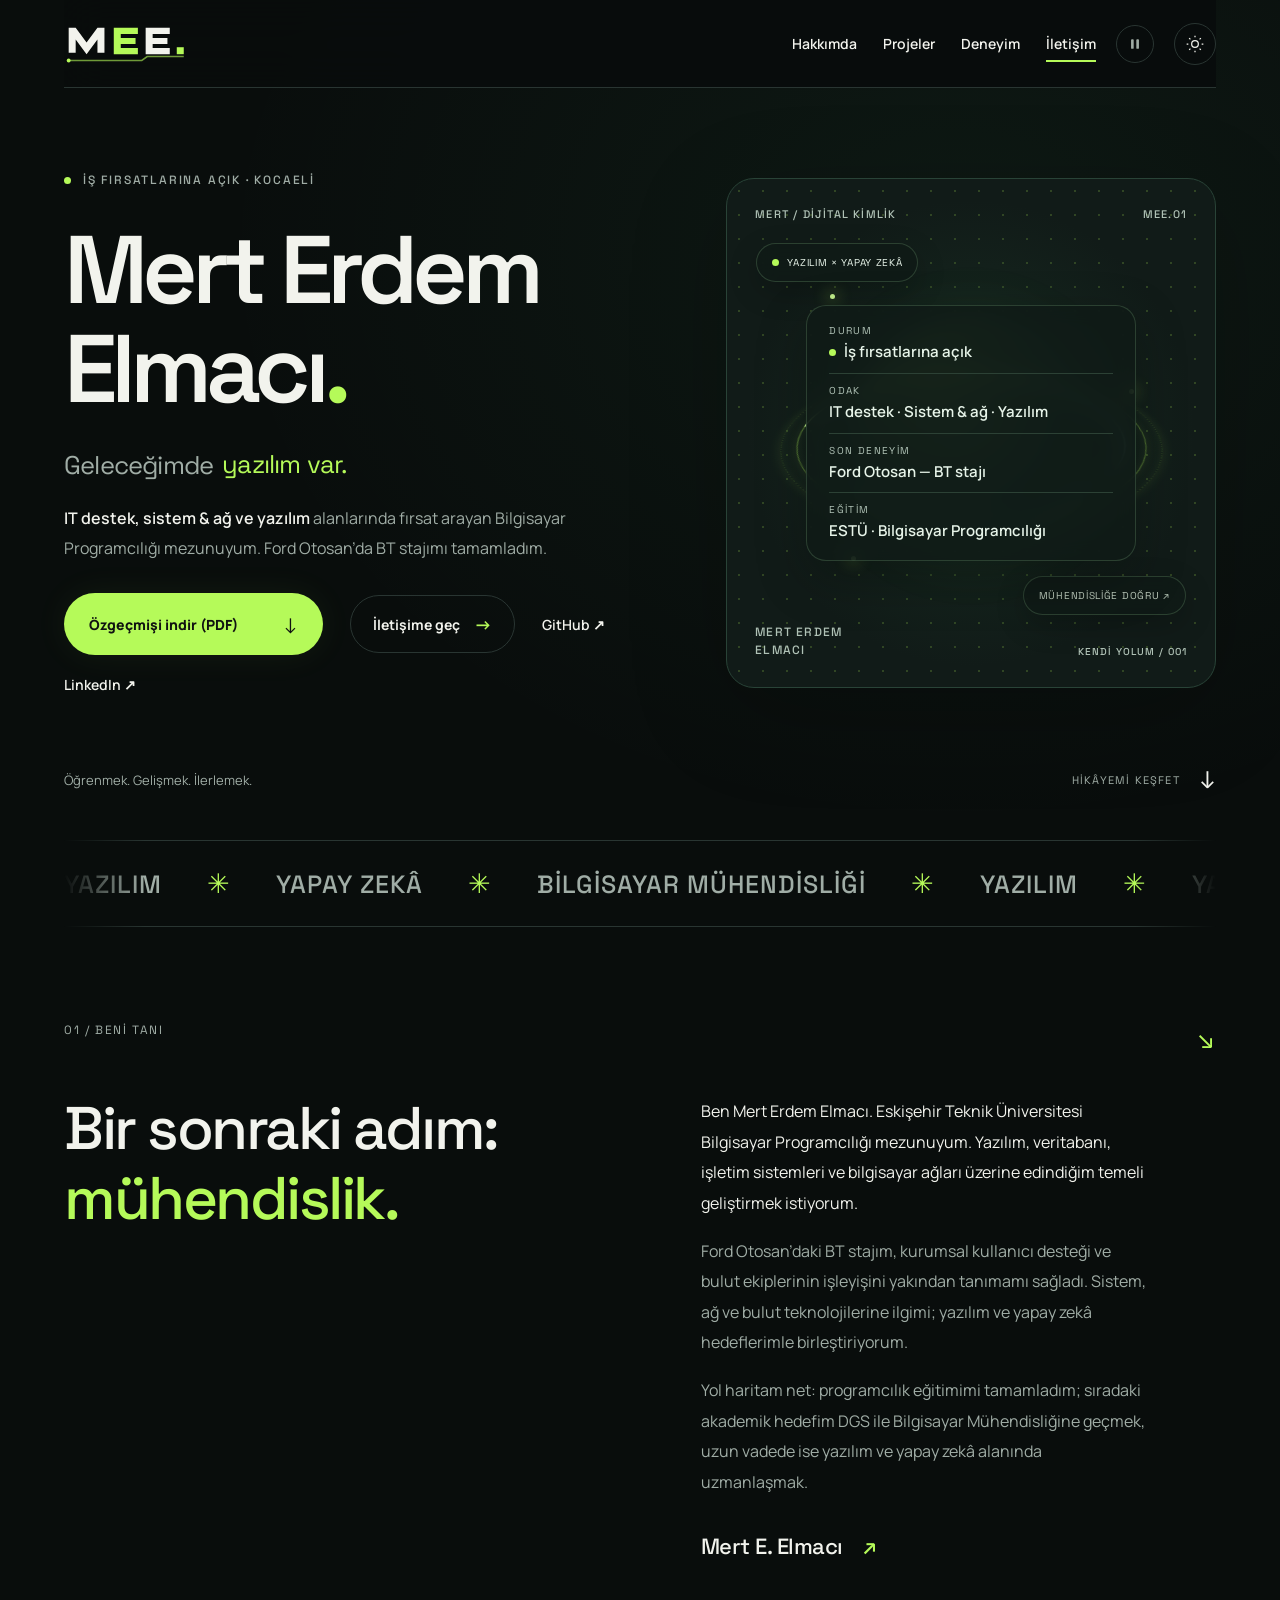
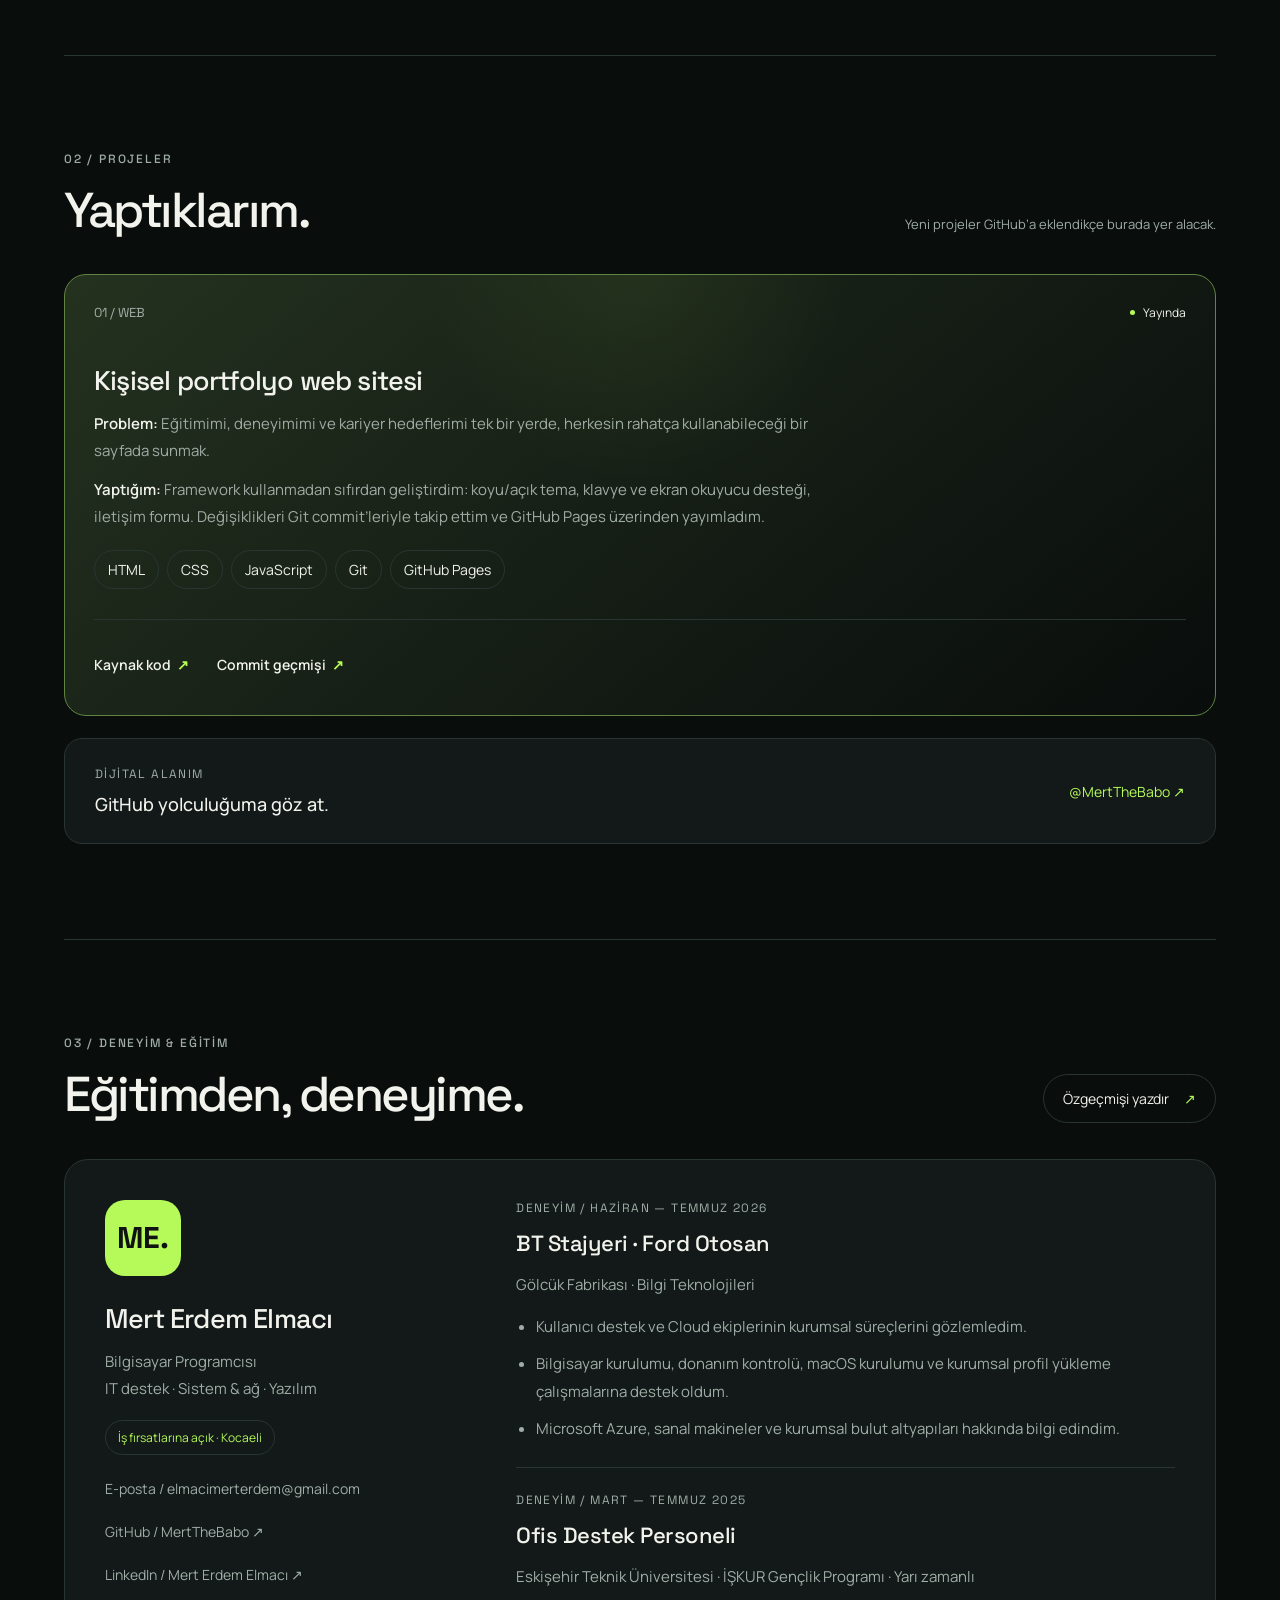
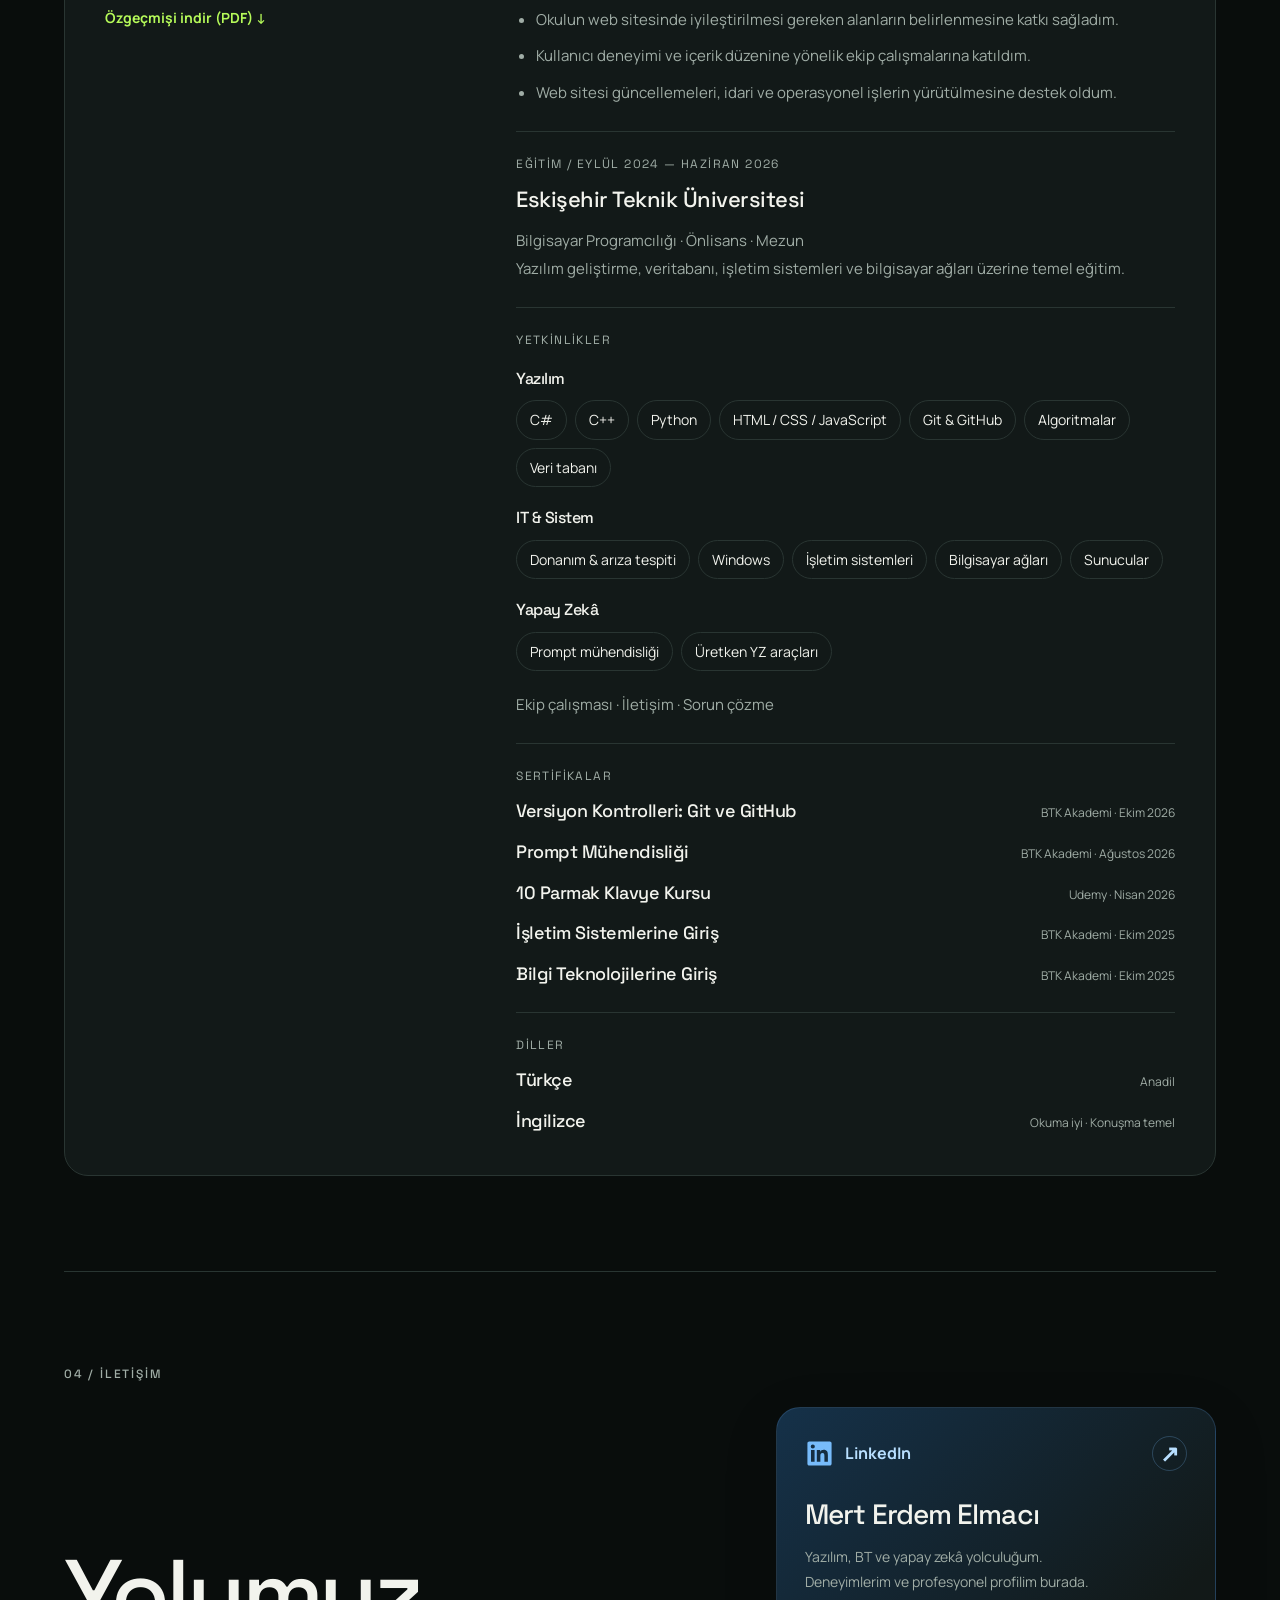
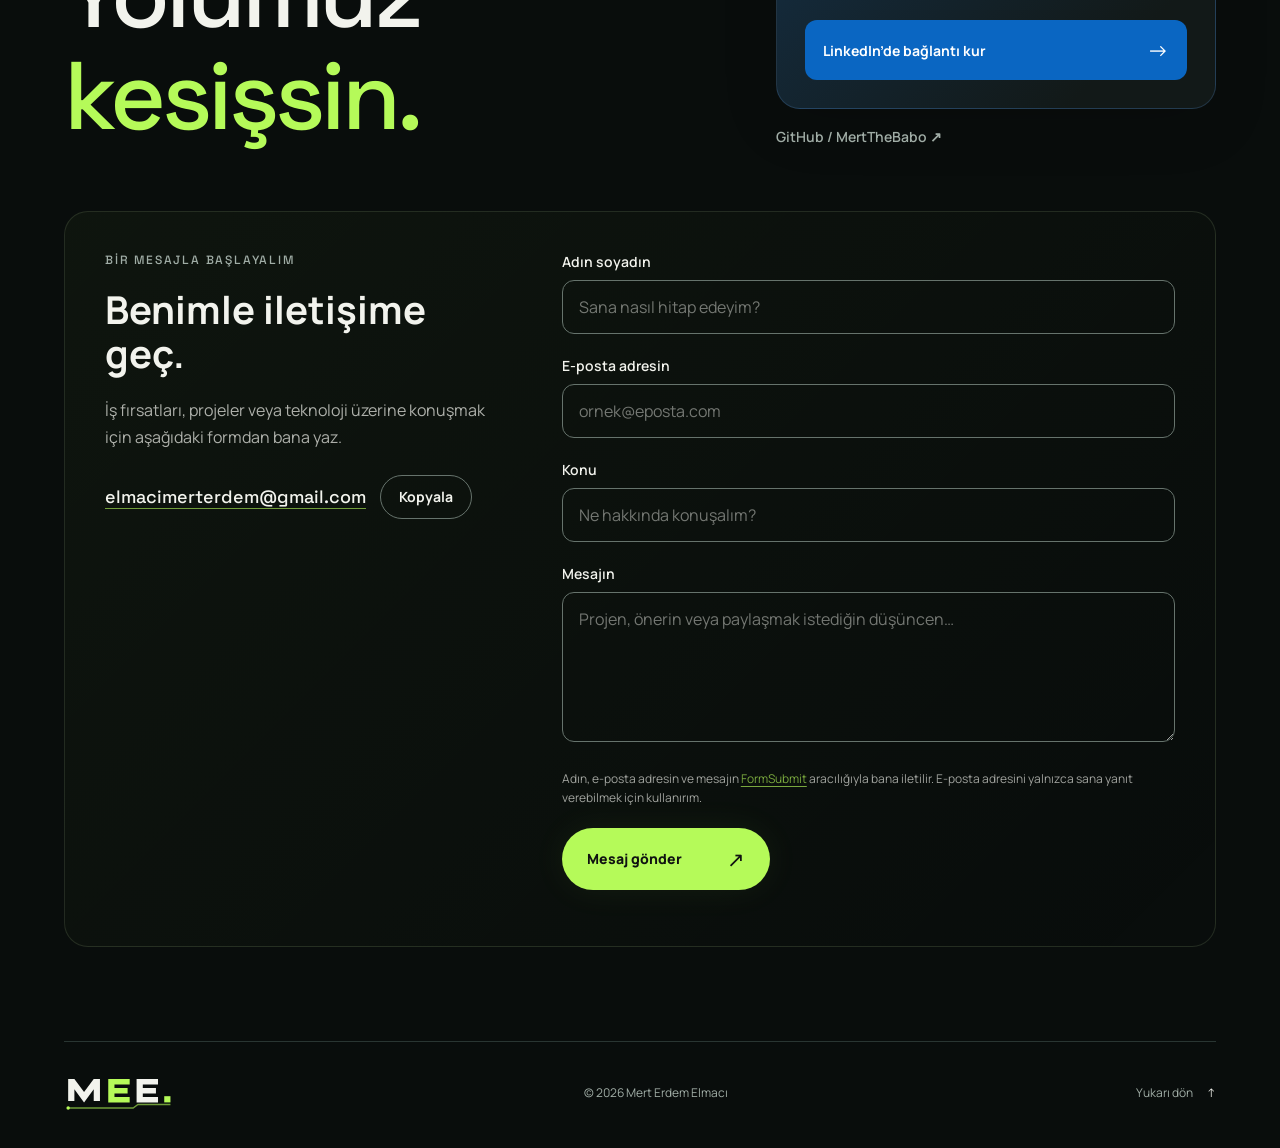
==== commit f0cd7583: "JS'i tek dosyada birleştir: js/main.js - script.js, interactions.js ve index.html'deki form script'i" ====
--- a/index.html
+++ b/index.html
@@ -21,7 +21,7 @@
 <script type="application/ld+json">{"@context":"https://schema.org","@type":"Person","name":"Mert Erdem Elmacı","url":"https://mertthebabo.github.io/","jobTitle":"Bilgisayar Programcısı","address":{"@type":"PostalAddress","addressLocality":"Kocaeli","addressCountry":"TR"},"alumniOf":{"@type":"CollegeOrUniversity","name":"Eskişehir Teknik Üniversitesi"},"knowsAbout":["IT destek","Donanım ve arıza tespiti","Windows","İşletim sistemleri","Bilgisayar ağları","C#","C++","Python","HTML","CSS","JavaScript","Git","GitHub"],"sameAs":["https://github.com/MertTheBabo","https://www.linkedin.com/in/mert-erdem-elmac%C4%B1-83bb87357/"]}</script>
 <link rel="preconnect" href="https://fonts.googleapis.com"><link rel="preconnect" href="https://fonts.gstatic.com" crossorigin>
 <link rel="stylesheet" href="https://fonts.googleapis.com/css2?family=Manrope:wght@400..800&family=Space+Grotesk:wght@400..700&display=swap">
-<link rel="stylesheet" href="css/main.css?v=4"><script src="script.js?v=3" defer></script><script src="interactions.js?v=2" defer></script>
+<link rel="stylesheet" href="css/main.css?v=4"><script src="js/main.js?v=4" defer></script>
 </head>
 <body>
 <div class="reading-progress" aria-hidden="true"></div><div class="ambient-glow" aria-hidden="true"></div>
@@ -92,56 +92,4 @@
 </section>
 </main><footer><a class="back-top" href="#" aria-label="Sayfanın başına dön"><span aria-hidden="true">↑</span></a><a class="wordmark mee-brand" href="#" aria-label="MEE — Mert Erdem Elmacı, başlangıç"><svg class="mee-logo" viewBox="0 0 162 60" fill="currentColor" aria-hidden="true" focusable="false"><path class="mee-letter" d="M6 42V10h9l14 19 14-19h9v32h-9V25L29 44 15 25v17Z"/><path class="mee-letter mee-e" d="M64 10h31v8H73v5h19v8H73v5h22v8H64Z"/><path class="mee-letter" d="M105 10h31v8h-22v5h19v8h-19v5h22v8h-31Z"/><path class="mee-cursor" d="M145 35h9v9h-9Z"/><path class="mee-rail" d="M6 52h94l7-5h47" fill="none" stroke-width="2"/><circle class="mee-node" cx="6" cy="52" r="2.5"/></svg></a><span>© <span id="year">2026</span> Mert Erdem Elmacı</span><a href="#">Yukarı dön <span aria-hidden="true">↑</span></a></footer>
 </div>
-<script>
-(() => {
-const form=document.getElementById('contact-form');
-if(!form)return;
-const status=document.getElementById('contact-status');
-const button=document.getElementById('contact-send');
-const name=document.getElementById('contact-name');
-const email=document.getElementById('contact-email');
-const subject=document.getElementById('contact-subject');
-const message=document.getElementById('contact-message');
-function validate(){
- name.value=name.value.trim();
- email.value=email.value.trim();
- subject.value=subject.value.trim();
- message.value=message.value.trim();
- message.setCustomValidity(message.value.length<10?'Lütfen en az 10 karakterlik bir mesaj yaz.':'');
- return form.reportValidity();
-}
-form.addEventListener('input',()=>{
- message.setCustomValidity('');
- status.textContent='';
-});
-form.addEventListener('submit',async event=>{
- event.preventDefault();
- if(button.disabled||!validate())return;
- if(form.elements._honey.value)return;
- button.disabled=true;
- status.dataset.state='pending';
- status.textContent='Mesajın gönderiliyor, lütfen bekle.';
- const controller=new AbortController();
- const timeout=setTimeout(()=>controller.abort(),20000);
- try{
-  const response=await fetch('https://formsubmit.co/ajax/elmacimerterdem@gmail.com',{
-   method:'POST',body:new FormData(form),headers:{Accept:'application/json'},signal:controller.signal
-  });
-  const result=await response.json();
-  if(!response.ok||!(result.success===true||result.success==='true'))throw new Error('submission');
-  status.dataset.state='success';
-  status.textContent='Mesajın iletildi. Teşekkür ederim!';
-  form.reset();
- }catch(error){
-  status.dataset.state='error';
-  status.textContent=error.name==='AbortError'
-   ?'Gönderim sonucu doğrulanamadı. Tekrar denemeden önce biraz bekle veya doğrudan e-posta gönder.'
-   :'Mesaj gönderilemedi. Lütfen tekrar dene veya doğrudan e-posta bağlantısını kullan.';
- }finally{
-  clearTimeout(timeout);
-  button.disabled=false;
- }
-});
-})();
-</script>
 </body></html>
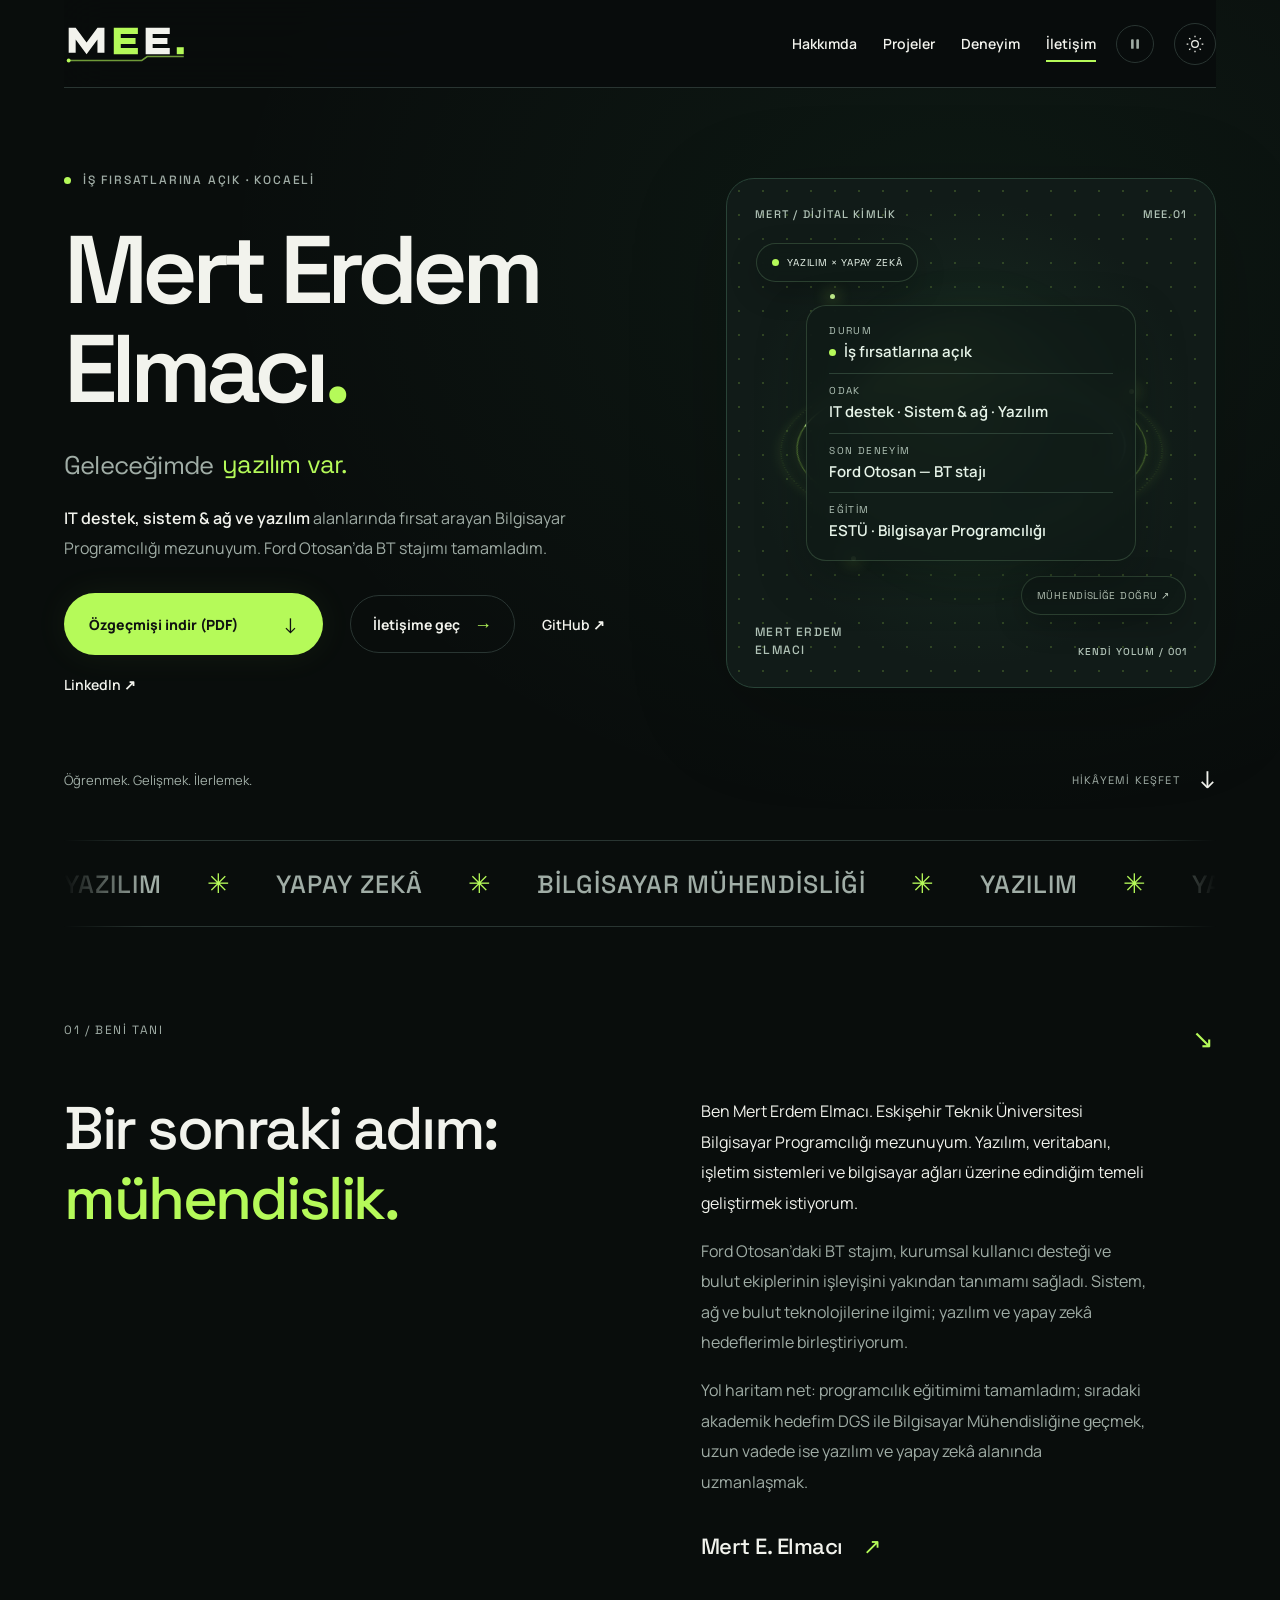
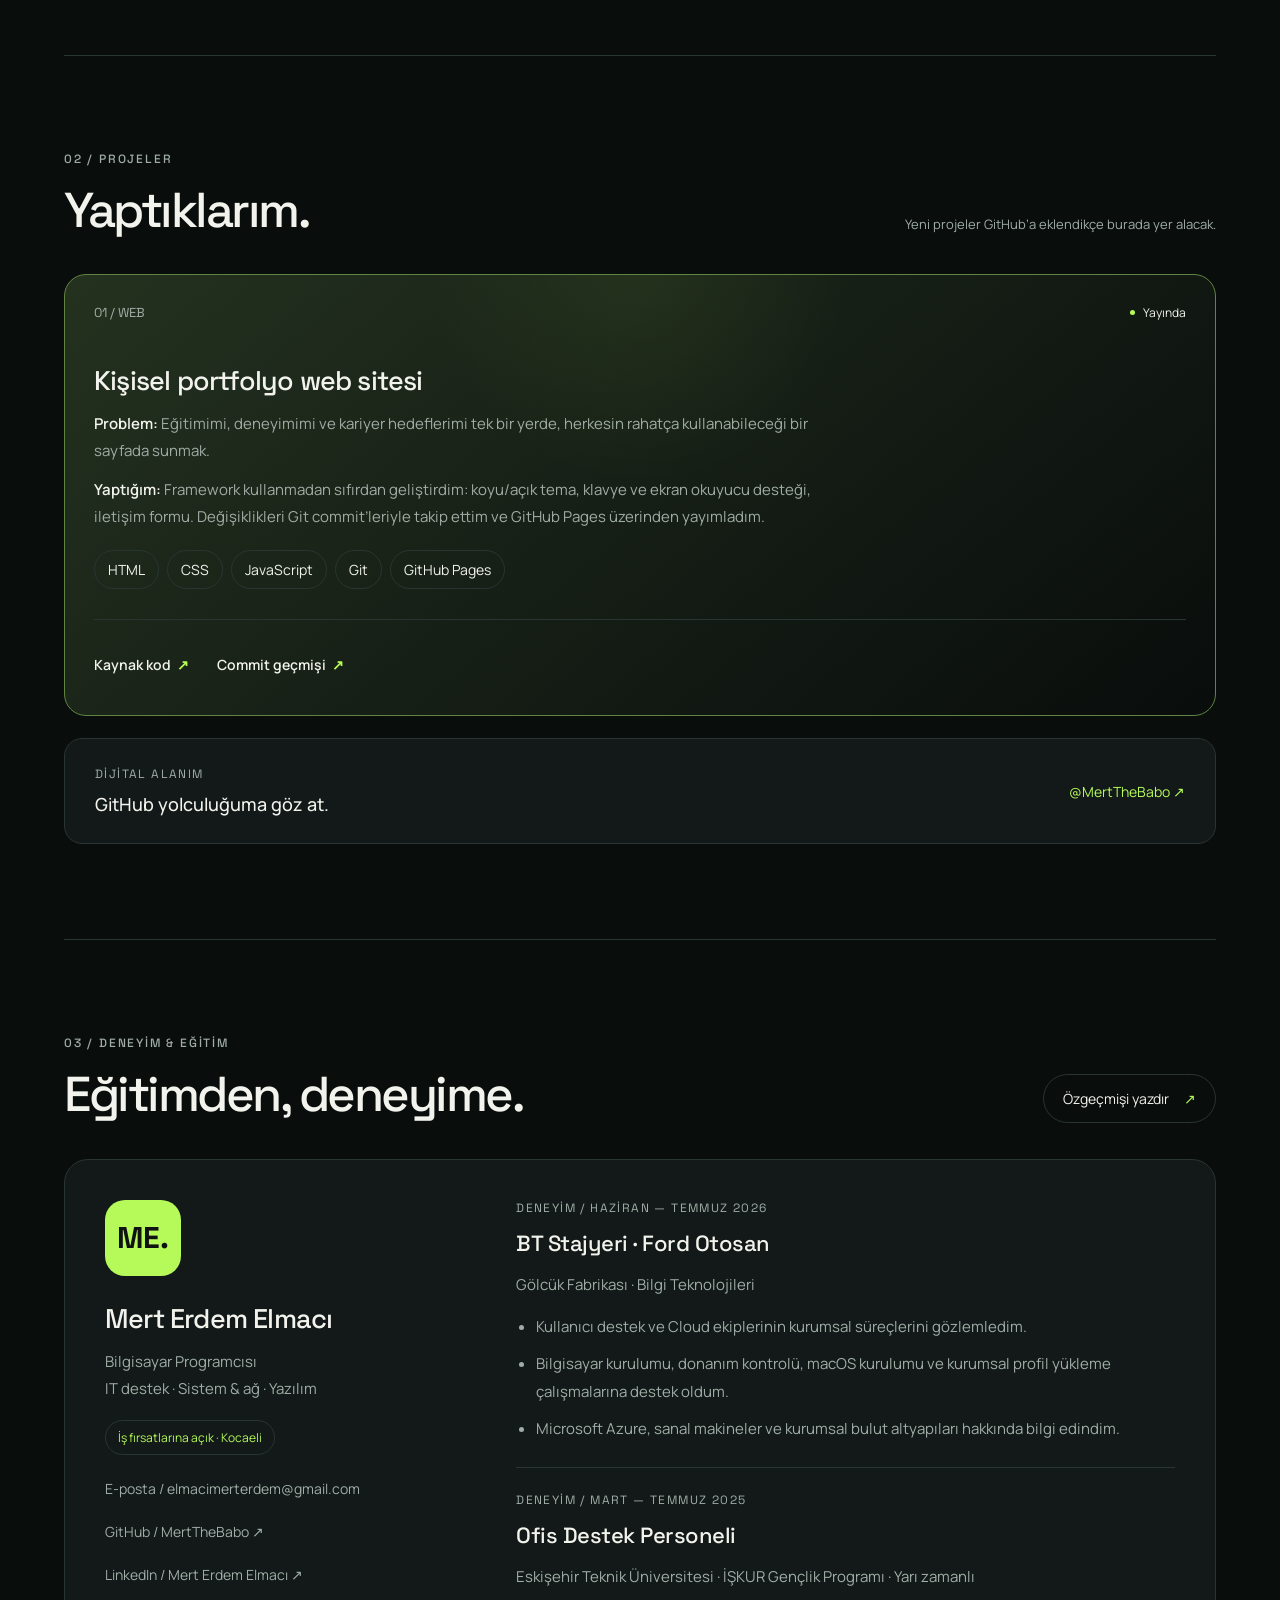
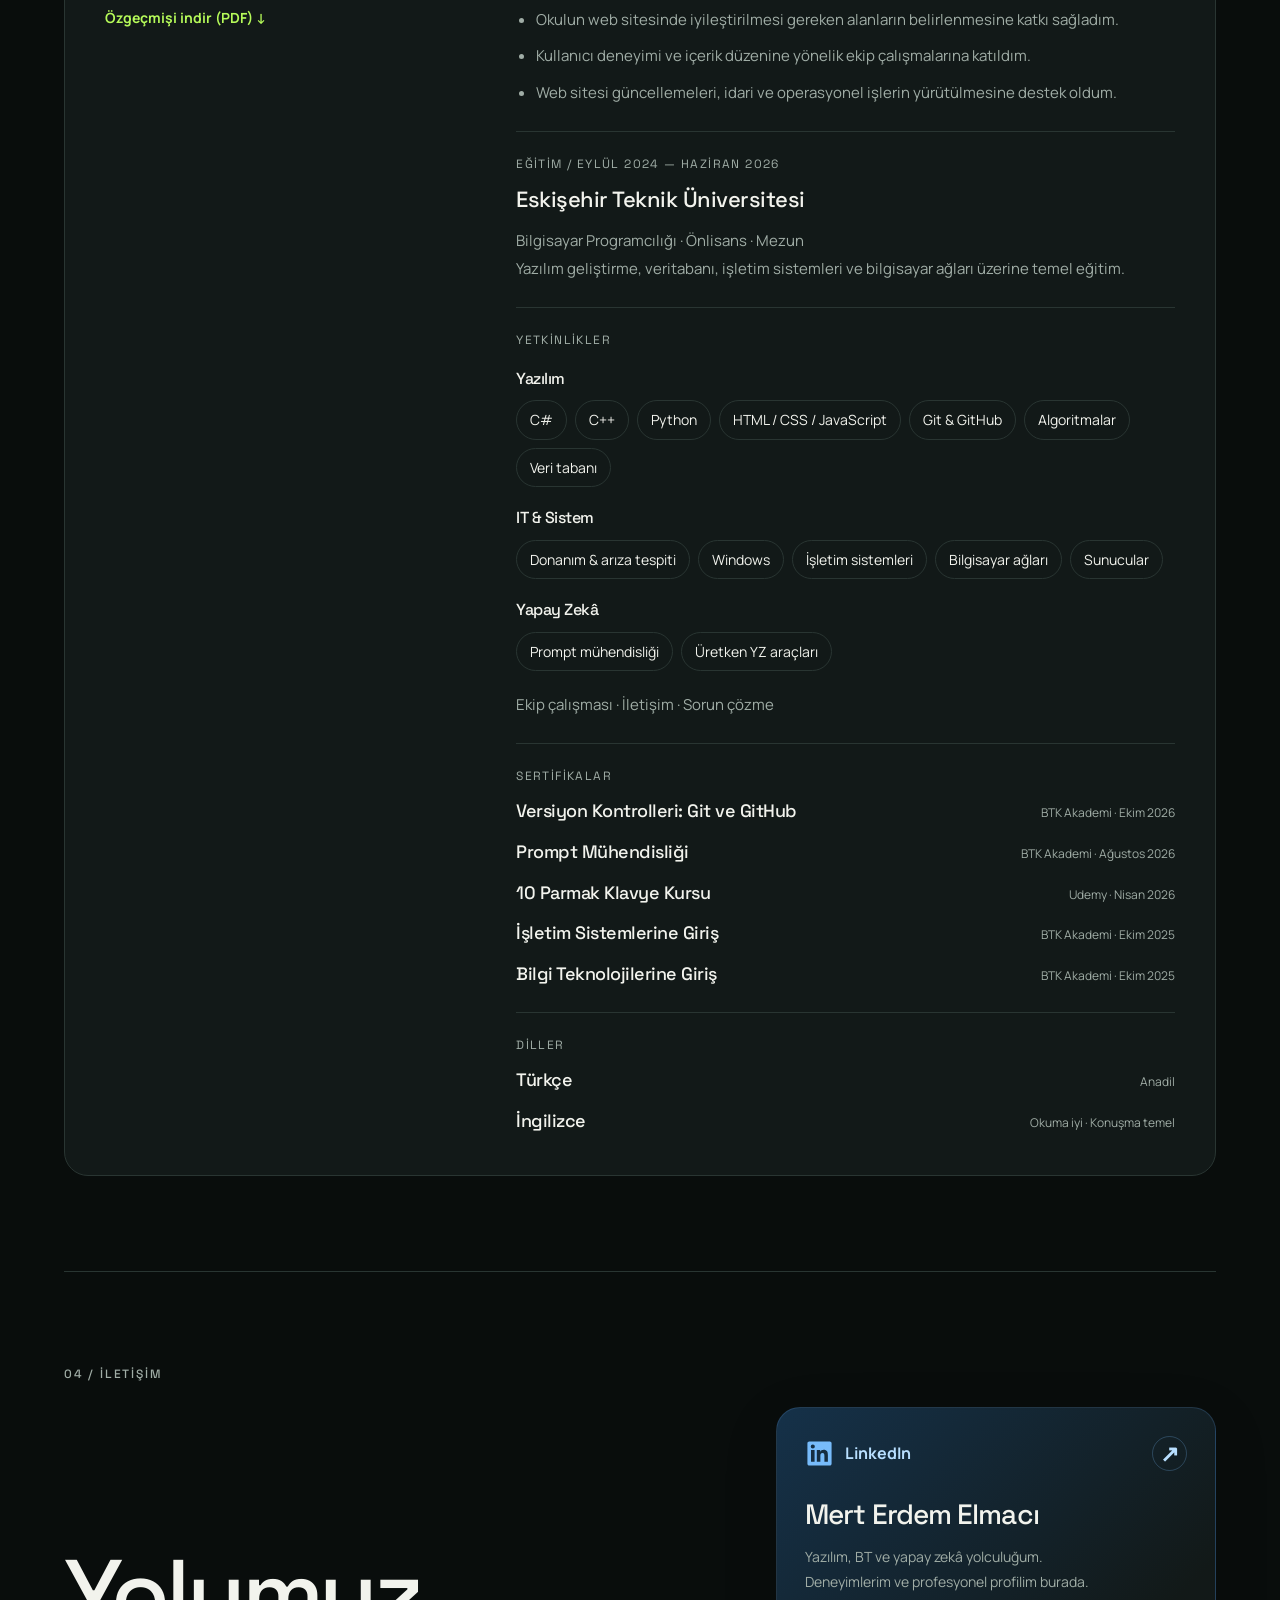
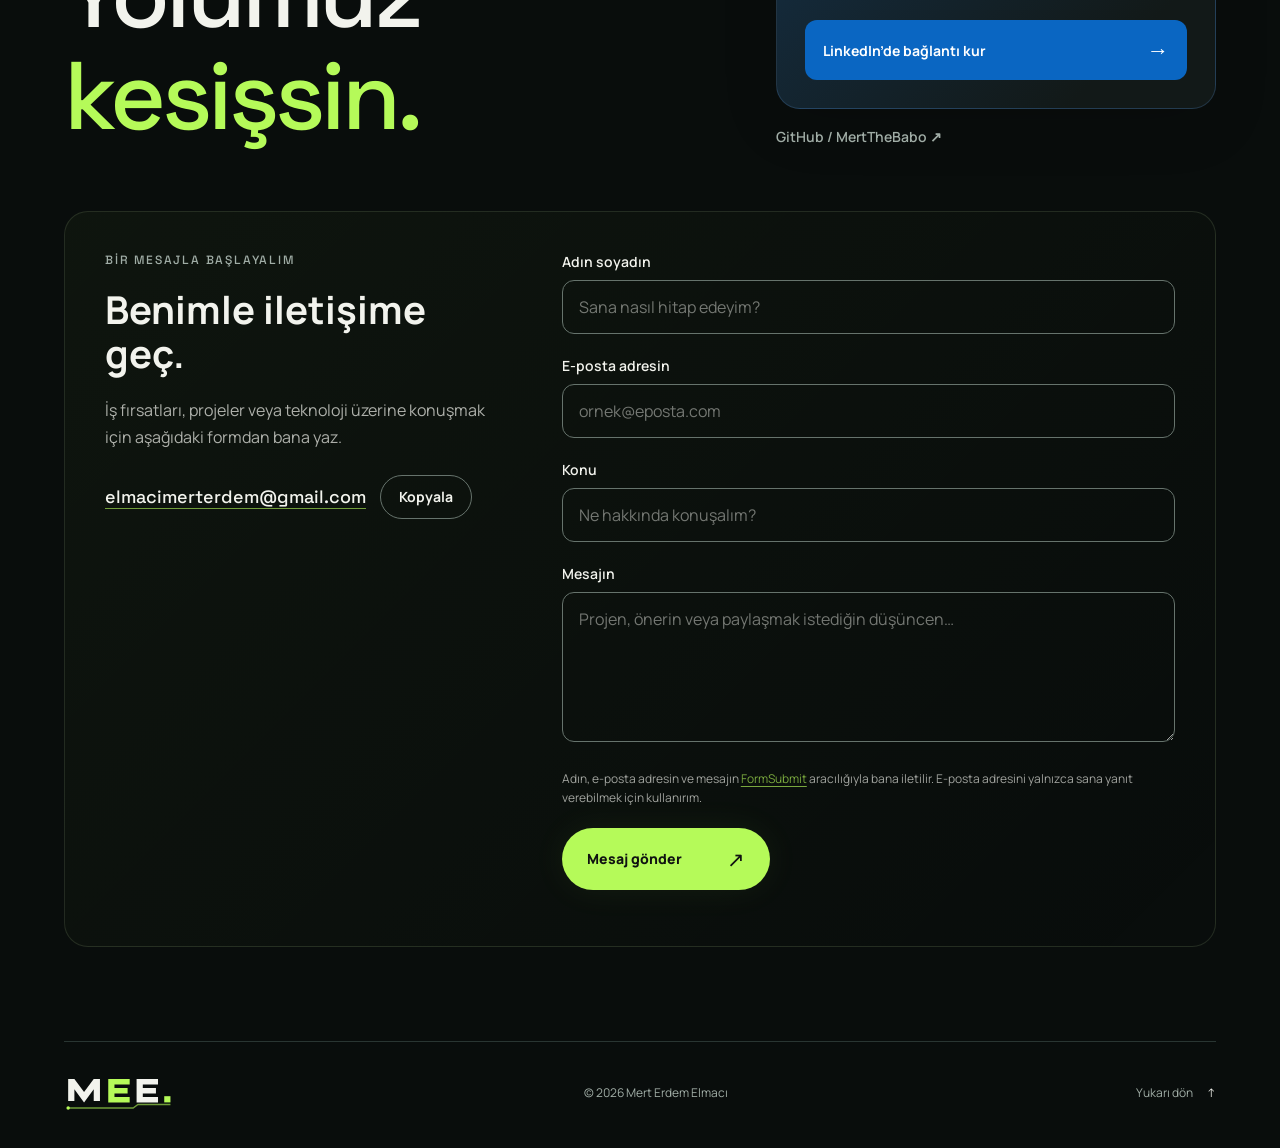
==== commit 5a4ae01d: "Fontları siteyle birlikte sun (self-host) - Manrope ve Space Grotesk değişken woff2 dosyaları fonts/" ====
--- a/index.html
+++ b/index.html
@@ -19,8 +19,7 @@
 <meta property="og:image:alt" content="Mert Erdem Elmacı — MEE logosu ve unvan">
 <meta name="twitter:card" content="summary_large_image">
 <script type="application/ld+json">{"@context":"https://schema.org","@type":"Person","name":"Mert Erdem Elmacı","url":"https://mertthebabo.github.io/","jobTitle":"Bilgisayar Programcısı","address":{"@type":"PostalAddress","addressLocality":"Kocaeli","addressCountry":"TR"},"alumniOf":{"@type":"CollegeOrUniversity","name":"Eskişehir Teknik Üniversitesi"},"knowsAbout":["IT destek","Donanım ve arıza tespiti","Windows","İşletim sistemleri","Bilgisayar ağları","C#","C++","Python","HTML","CSS","JavaScript","Git","GitHub"],"sameAs":["https://github.com/MertTheBabo","https://www.linkedin.com/in/mert-erdem-elmac%C4%B1-83bb87357/"]}</script>
-<link rel="preconnect" href="https://fonts.googleapis.com"><link rel="preconnect" href="https://fonts.gstatic.com" crossorigin>
-<link rel="stylesheet" href="https://fonts.googleapis.com/css2?family=Manrope:wght@400..800&family=Space+Grotesk:wght@400..700&display=swap">
+<link rel="preload" href="fonts/manrope-latin.woff2" as="font" type="font/woff2" crossorigin><link rel="preload" href="fonts/space-grotesk-latin.woff2" as="font" type="font/woff2" crossorigin>
 <link rel="stylesheet" href="css/main.css?v=4"><script src="js/main.js?v=4" defer></script>
 </head>
 <body>
--- a/css/main.css
+++ b/css/main.css
@@ -4,6 +4,12 @@
 /* === Token'lar === */
 :root{color-scheme:dark;--bg:#090d0c;--panel:#121918;--text:#f2f3ed;--muted:#a0ada6;--line:#293532;--accent:#b5fa59;--ink:#101211;--font:'Manrope',Arial,sans-serif;--display:'Space Grotesk','Manrope',Arial,sans-serif;--field-border:#66736c;--danger:#e58169;--success:#79ad39;--lime:#b5fa59}
 :root[data-theme=light]{color-scheme:light;--bg:#f3f6f1;--panel:#e7ede6;--text:#172018;--muted:#566454;--line:#c4d0c1;--accent:#345e08;--ink:#f5f7f1;--field-border:#7a8777;--danger:#b3261e;--success:#2f6b12}
+
+/* === Fontlar: siteyle birlikte sunulur (SIL OFL 1.1), yalnızca latin + latin-ext (Türkçe karakterler) === */
+@font-face{font-family:'Manrope';font-style:normal;font-weight:400 800;font-display:swap;src:url(../fonts/manrope-latin-ext.woff2) format('woff2');unicode-range:U+0100-02BA, U+02BD-02C5, U+02C7-02CC, U+02CE-02D7, U+02DD-02FF, U+0304, U+0308, U+0329, U+1D00-1DBF, U+1E00-1E9F, U+1EF2-1EFF, U+2020, U+20A0-20AB, U+20AD-20C0, U+2113, U+2C60-2C7F, U+A720-A7FF}
+@font-face{font-family:'Manrope';font-style:normal;font-weight:400 800;font-display:swap;src:url(../fonts/manrope-latin.woff2) format('woff2');unicode-range:U+0000-00FF, U+0131, U+0152-0153, U+02BB-02BC, U+02C6, U+02DA, U+02DC, U+0304, U+0308, U+0329, U+2000-206F, U+20AC, U+2122, U+2191, U+2193, U+2212, U+2215, U+FEFF, U+FFFD}
+@font-face{font-family:'Space Grotesk';font-style:normal;font-weight:400 700;font-display:swap;src:url(../fonts/space-grotesk-latin-ext.woff2) format('woff2');unicode-range:U+0100-02BA, U+02BD-02C5, U+02C7-02CC, U+02CE-02D7, U+02DD-02FF, U+0304, U+0308, U+0329, U+1D00-1DBF, U+1E00-1E9F, U+1EF2-1EFF, U+2020, U+20A0-20AB, U+20AD-20C0, U+2113, U+2C60-2C7F, U+A720-A7FF}
+@font-face{font-family:'Space Grotesk';font-style:normal;font-weight:400 700;font-display:swap;src:url(../fonts/space-grotesk-latin.woff2) format('woff2');unicode-range:U+0000-00FF, U+0131, U+0152-0153, U+02BB-02BC, U+02C6, U+02DA, U+02DC, U+0304, U+0308, U+0329, U+2000-206F, U+20AC, U+2122, U+2191, U+2193, U+2212, U+2215, U+FEFF, U+FFFD}
 
 /* === Temel stiller (eski style.css) === */
 *{box-sizing:border-box}
@@ -576,6 +582,11 @@
   .mee-brand *{animation:none!important;transition:none!important}
 }
 
+/* === 404 sayfası (404.html) === */
+.not-found{min-height:calc(100vh - 88px);display:flex;flex-direction:column;justify-content:center;align-items:flex-start;padding:60px 0}
+.not-found h1{font-family:var(--display);font-size:clamp(44px,7vw,96px);font-weight:600;line-height:1.05;letter-spacing:-3px;margin:24px 0}
+.not-found p{max-width:460px;margin:0 0 32px;font-size:17px;line-height:1.8;color:var(--muted)}
+
 /* === Hareket: ekran dışındaki animasyonlar durur === */
 .is-offscreen,.is-offscreen *{animation-play-state:paused!important}
 
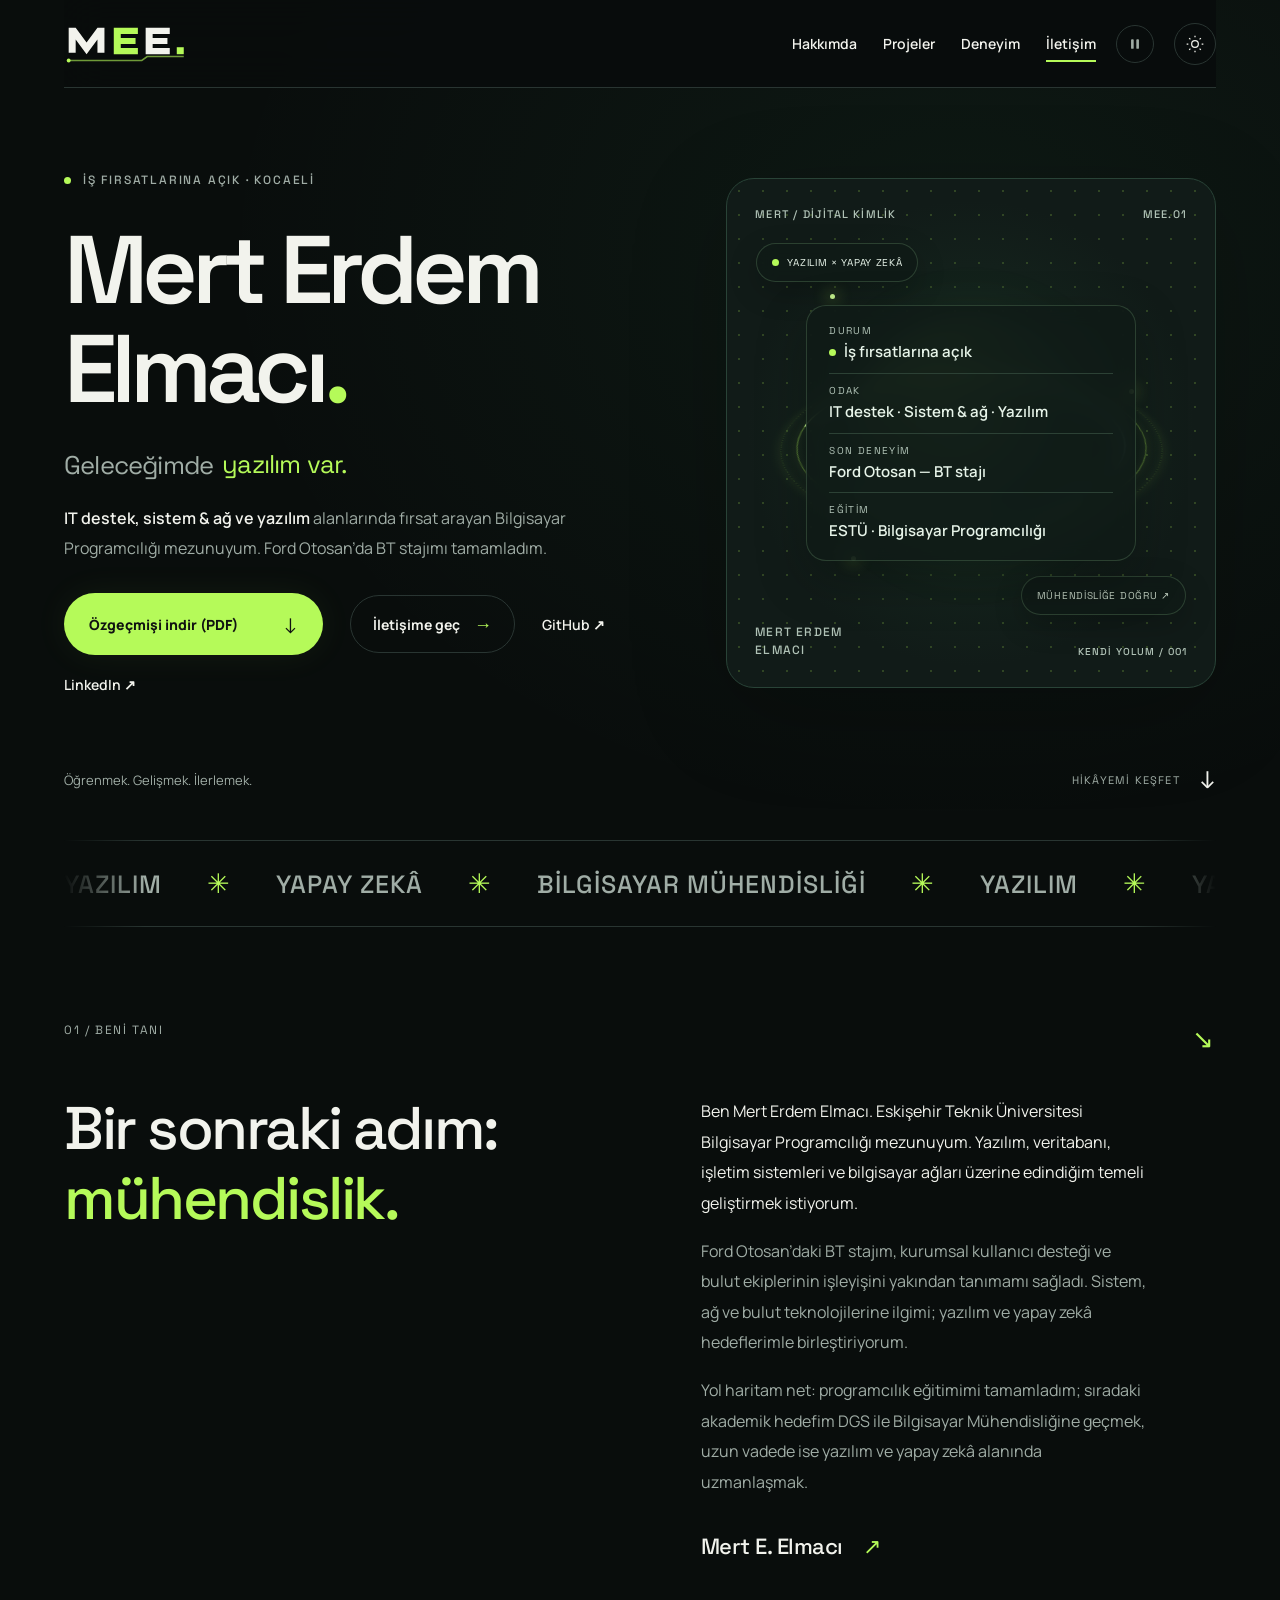
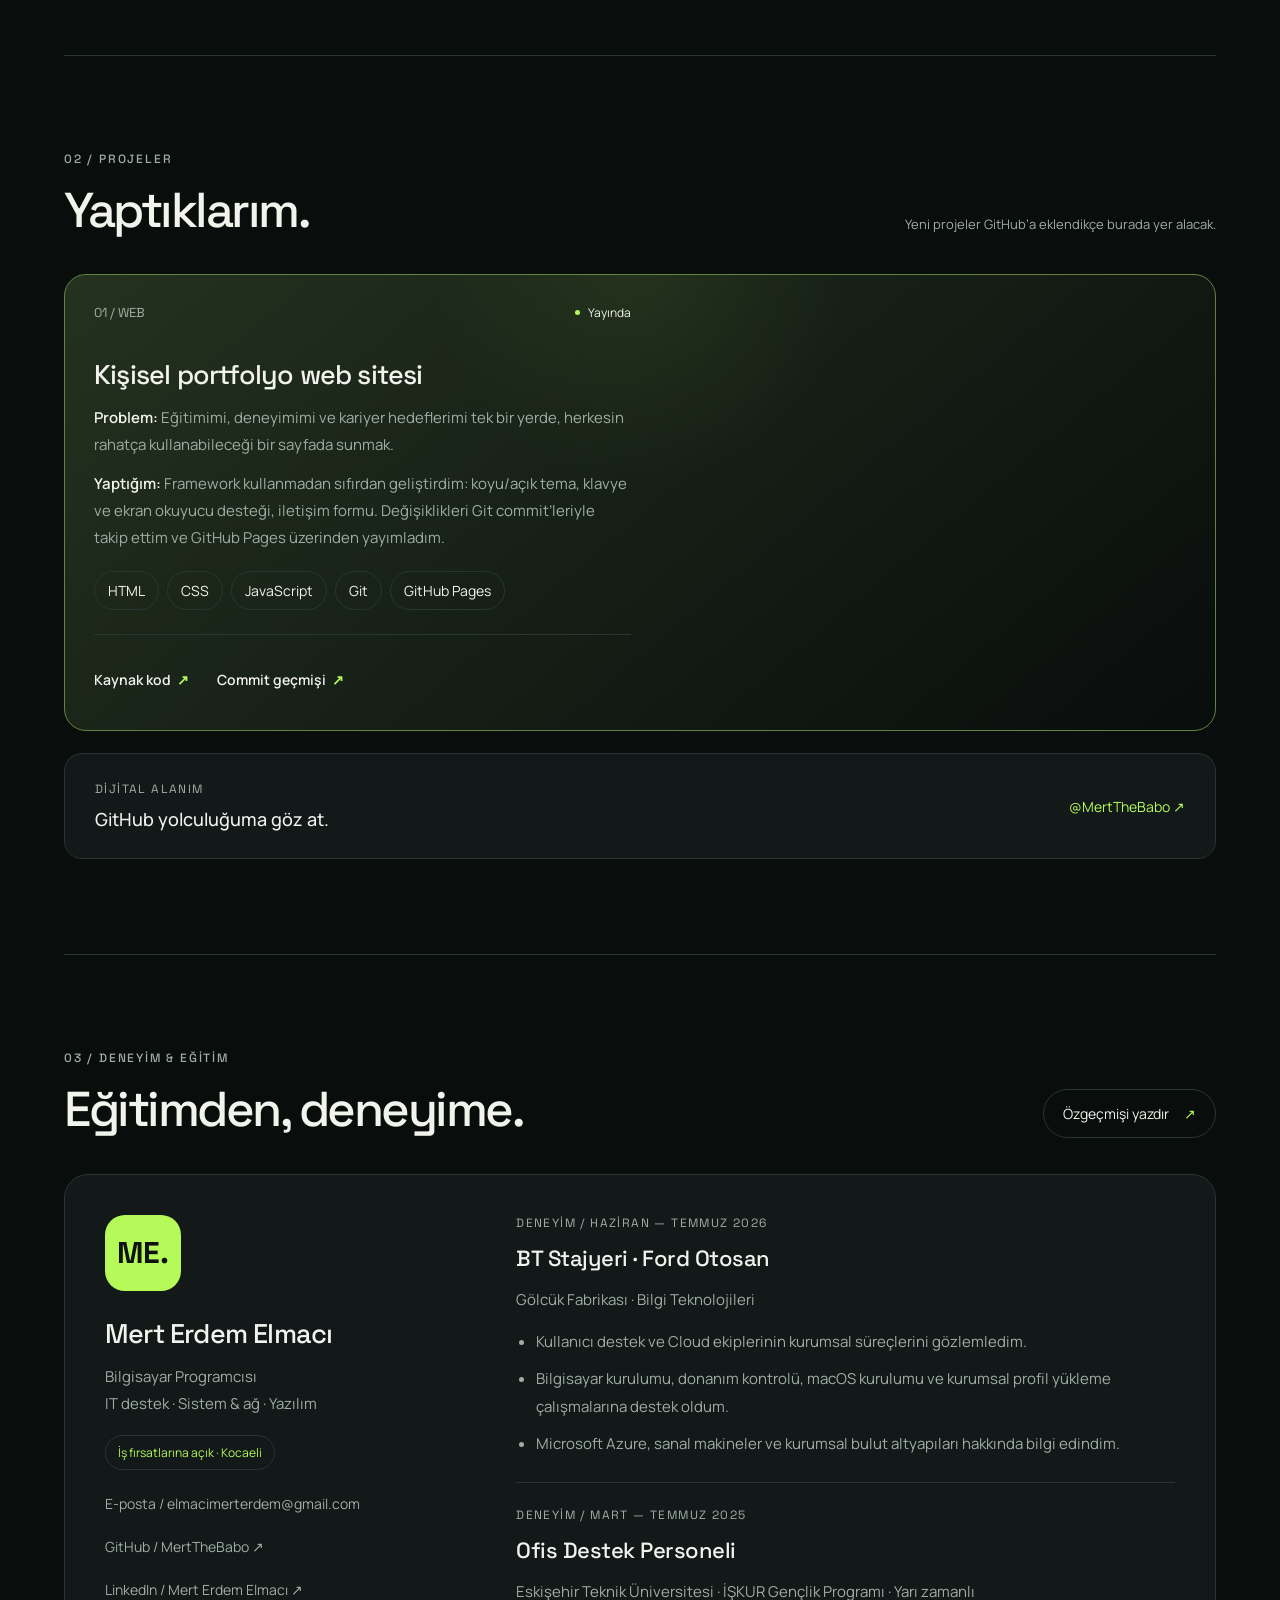
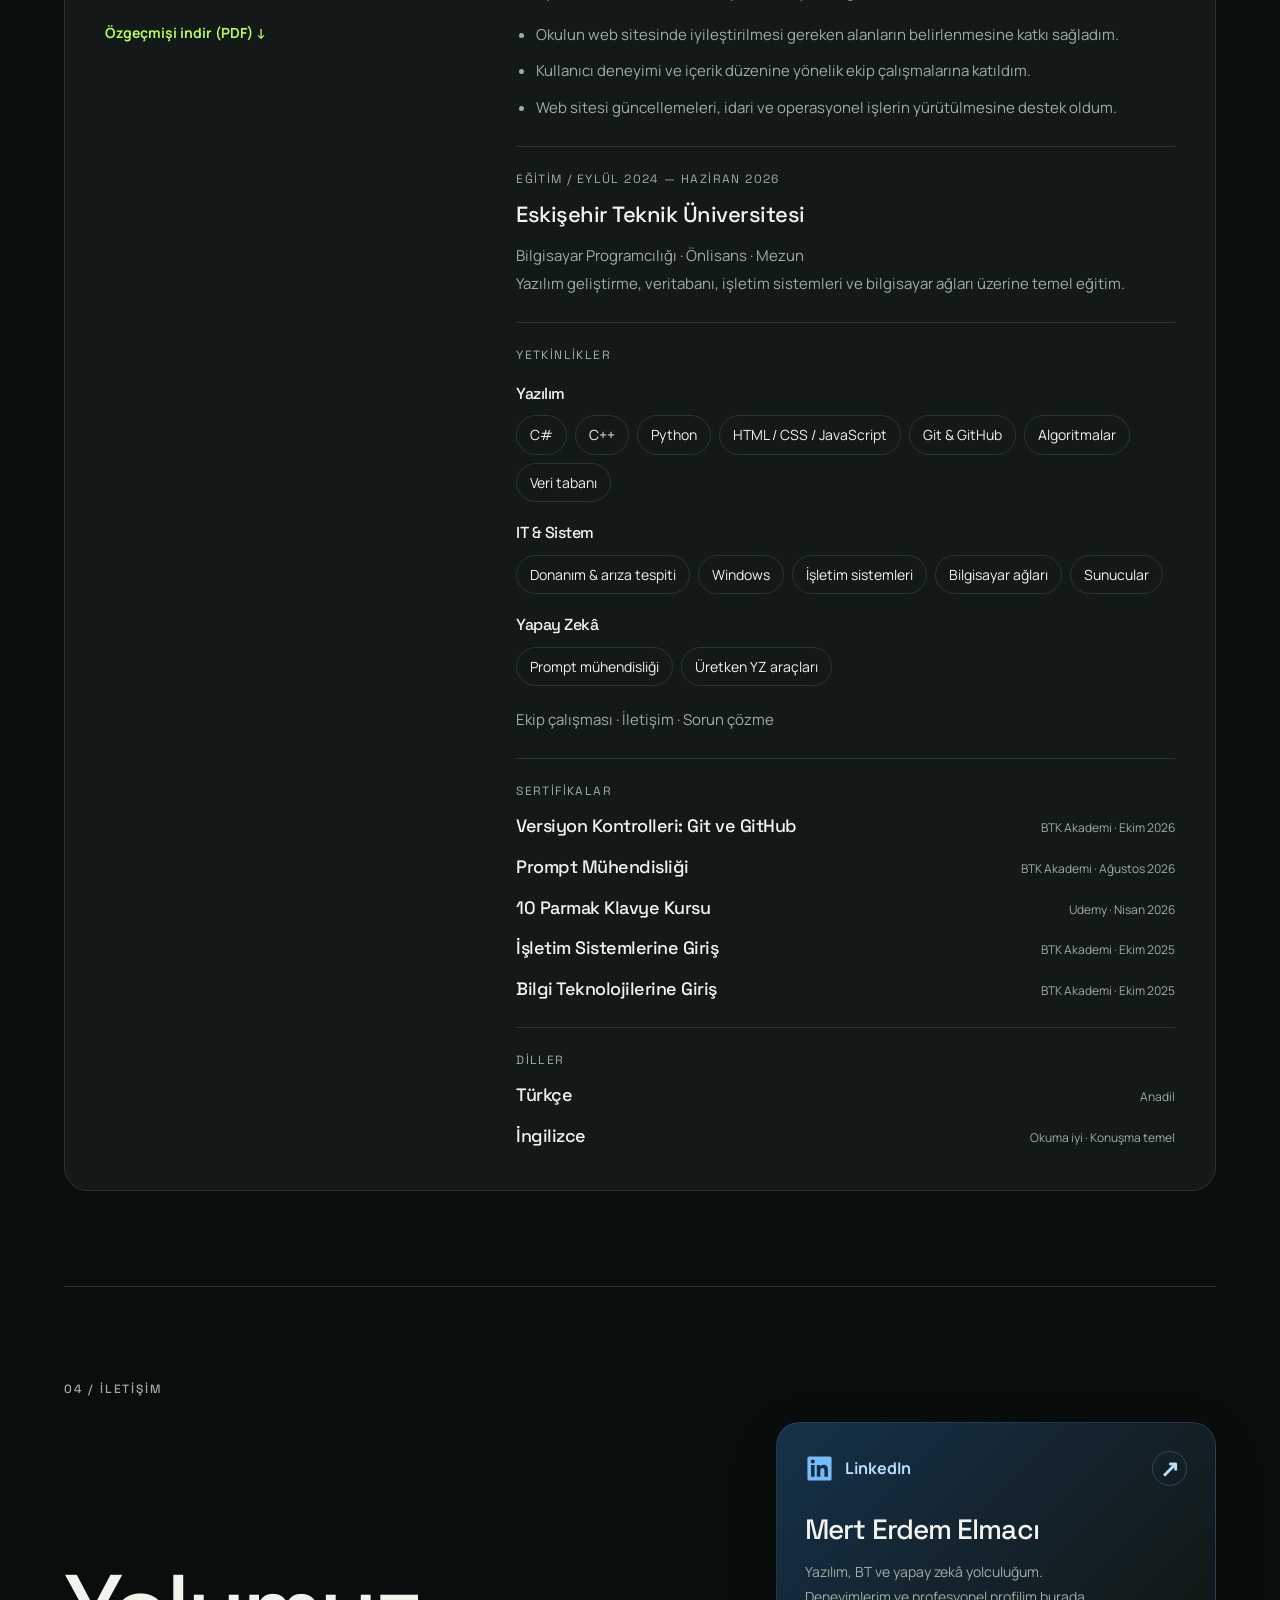
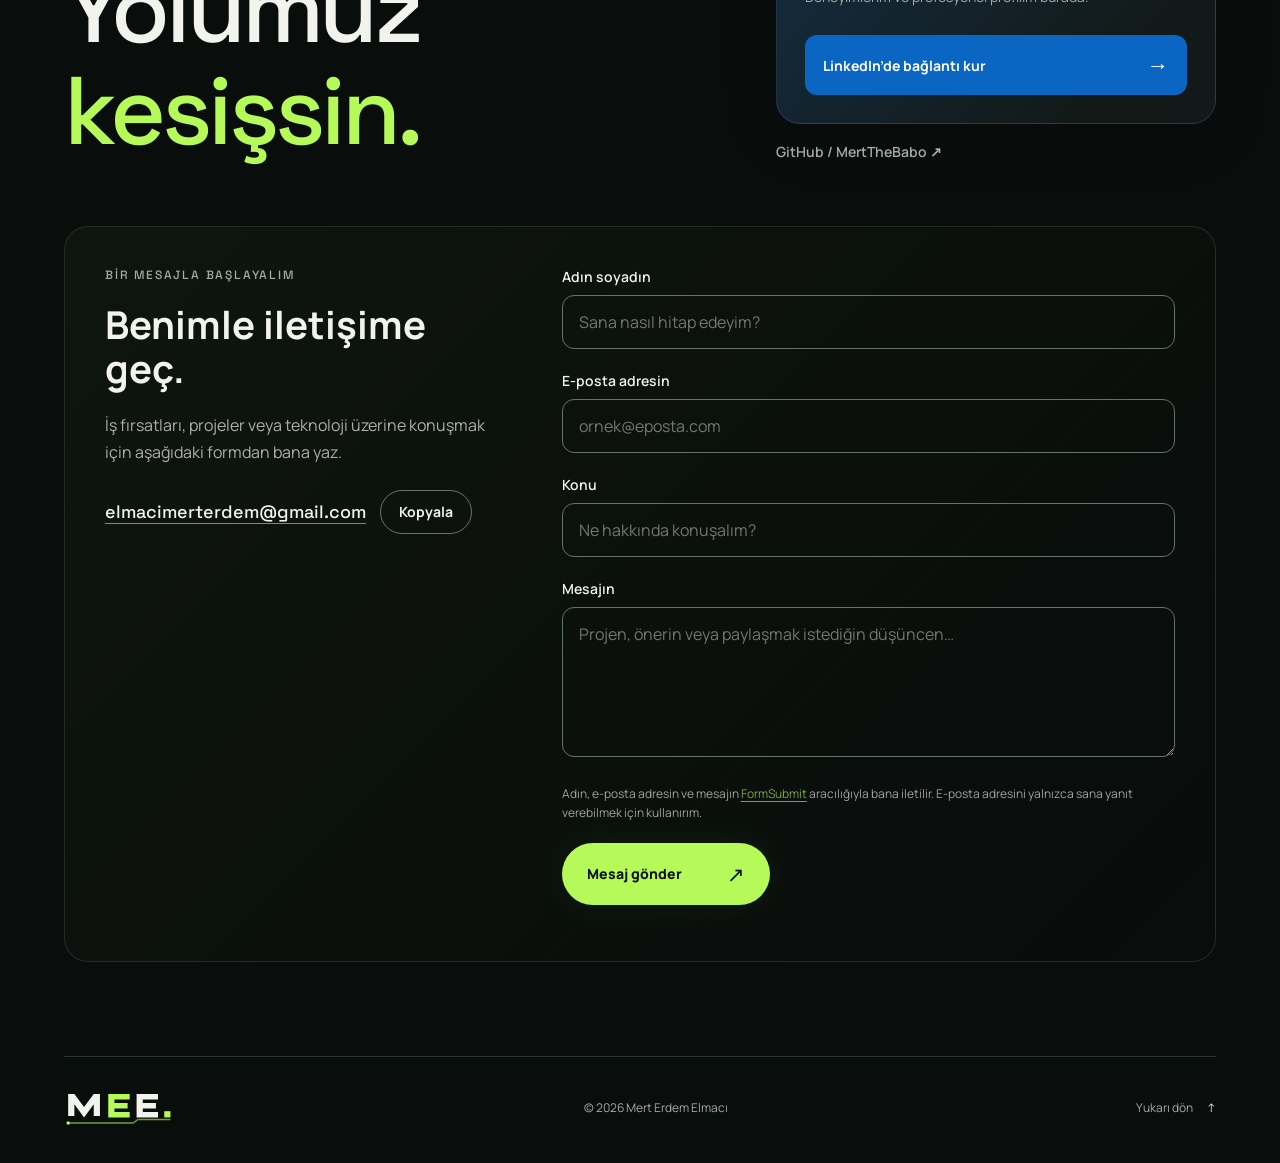
==== commit 3f239782: "Phase 5 hazırlığı: tema geçişi, aktif bölüm sınıfı, proje görseli düzeni - Tema değişiminde View Tra" ====
--- a/index.html
+++ b/index.html
@@ -20,7 +20,7 @@
 <meta name="twitter:card" content="summary_large_image">
 <script type="application/ld+json">{"@context":"https://schema.org","@type":"Person","name":"Mert Erdem Elmacı","url":"https://mertthebabo.github.io/","jobTitle":"Bilgisayar Programcısı","address":{"@type":"PostalAddress","addressLocality":"Kocaeli","addressCountry":"TR"},"alumniOf":{"@type":"CollegeOrUniversity","name":"Eskişehir Teknik Üniversitesi"},"knowsAbout":["IT destek","Donanım ve arıza tespiti","Windows","İşletim sistemleri","Bilgisayar ağları","C#","C++","Python","HTML","CSS","JavaScript","Git","GitHub"],"sameAs":["https://github.com/MertTheBabo","https://www.linkedin.com/in/mert-erdem-elmac%C4%B1-83bb87357/"]}</script>
 <link rel="preload" href="fonts/manrope-latin.woff2" as="font" type="font/woff2" crossorigin><link rel="preload" href="fonts/space-grotesk-latin.woff2" as="font" type="font/woff2" crossorigin>
-<link rel="stylesheet" href="css/main.css?v=4"><script src="js/main.js?v=4" defer></script>
+<link rel="stylesheet" href="css/main.css?v=5"><script src="js/main.js?v=5" defer></script>
 </head>
 <body>
 <div class="reading-progress" aria-hidden="true"></div><div class="ambient-glow" aria-hidden="true"></div>
@@ -58,7 +58,12 @@
 </section>
 <section class="projects section" id="projeler" aria-labelledby="projects-title">
 <div class="section-heading"><div><div class="eyebrow">02 / PROJELER</div><h2 id="projects-title">Yaptıklarım.</h2></div><span class="small-caption">Yeni projeler GitHub’a eklendikçe burada yer alacak.</span></div>
-<div class="cards project-cards"><article class="card card-featured project-card"><div class="card-top"><span class="card-index">01 / WEB</span><span class="pill"><span class="status-dot" aria-hidden="true"></span>Yayında</span></div><div><h3>Kişisel portfolyo web sitesi</h3><p><strong>Problem:</strong> Eğitimimi, deneyimimi ve kariyer hedeflerimi tek bir yerde, herkesin rahatça kullanabileceği bir sayfada sunmak.</p><p><strong>Yaptığım:</strong> Framework kullanmadan sıfırdan geliştirdim: koyu/açık tema, klavye ve ekran okuyucu desteği, iletişim formu. Değişiklikleri Git commit’leriyle takip ettim ve GitHub Pages üzerinden yayımladım.</p><ul class="focus-tags" aria-label="Kullanılan teknolojiler"><li>HTML</li><li>CSS</li><li>JavaScript</li><li>Git</li><li>GitHub Pages</li></ul></div><div class="card-bottom project-links"><a href="https://github.com/MertTheBabo/mertthebabo.github.io" target="_blank" rel="noopener noreferrer">Kaynak kod <span aria-hidden="true">↗</span><span class="visually-hidden"> (yeni sekmede açılır)</span></a><a href="https://github.com/MertTheBabo/mertthebabo.github.io/commits/main" target="_blank" rel="noopener noreferrer">Commit geçmişi <span aria-hidden="true">↗</span><span class="visually-hidden"> (yeni sekmede açılır)</span></a></div></article></div>
+<div class="cards project-cards"><article class="card card-featured project-card">
+<div class="card-top"><span class="card-index">01 / WEB</span><span class="pill"><span class="status-dot" aria-hidden="true"></span>Yayında</span></div>
+<div class="project-body"><h3>Kişisel portfolyo web sitesi</h3><p><strong>Problem:</strong> Eğitimimi, deneyimimi ve kariyer hedeflerimi tek bir yerde, herkesin rahatça kullanabileceği bir sayfada sunmak.</p><p><strong>Yaptığım:</strong> Framework kullanmadan sıfırdan geliştirdim: koyu/açık tema, klavye ve ekran okuyucu desteği, iletişim formu. Değişiklikleri Git commit’leriyle takip ettim ve GitHub Pages üzerinden yayımladım.</p><ul class="focus-tags" aria-label="Kullanılan teknolojiler"><li>HTML</li><li>CSS</li><li>JavaScript</li><li>Git</li><li>GitHub Pages</li></ul></div>
+<!-- EKRAN GÖRÜNTÜSÜ BURAYA -->
+<div class="card-bottom project-links"><a href="https://github.com/MertTheBabo/mertthebabo.github.io" target="_blank" rel="noopener noreferrer">Kaynak kod <span aria-hidden="true">↗</span><span class="visually-hidden"> (yeni sekmede açılır)</span></a><a href="https://github.com/MertTheBabo/mertthebabo.github.io/commits/main" target="_blank" rel="noopener noreferrer">Commit geçmişi <span aria-hidden="true">↗</span><span class="visually-hidden"> (yeni sekmede açılır)</span></a></div>
+</article></div>
 <a class="github-strip" href="https://github.com/MertTheBabo" target="_blank" rel="noopener noreferrer"><span><span class="resume-label">DİJİTAL ALANIM</span><strong>GitHub yolculuğuma göz at.</strong></span><span>@MertTheBabo <span aria-hidden="true">↗</span><span class="visually-hidden"> (yeni sekmede açılır)</span></span></a>
 </section>
 <section class="resume section" id="deneyim" aria-labelledby="resume-title">
--- a/css/main.css
+++ b/css/main.css
@@ -582,6 +582,19 @@
   .mee-brand *{animation:none!important;transition:none!important}
 }
 
+/* === Phase 5: proje görseli, aktif bölüm numarası === */
+.project-shot{margin:0}
+.project-shot img{display:block;width:100%;height:auto;border:1px solid var(--line);border-radius:14px;box-shadow:0 18px 45px #0003;transition:transform .5s cubic-bezier(.2,.8,.2,1)}
+@media (min-width:901px){
+  .project-card{display:grid;grid-template-columns:minmax(0,1fr) minmax(0,.95fr);column-gap:44px;row-gap:24px;align-items:start}
+  .project-card>*{grid-column:1}
+  .project-card>.project-shot{grid-column:2;grid-row:1/span 3;align-self:center}
+}
+@media (hover:hover) and (pointer:fine) and (prefers-reduced-motion:no-preference){
+  html:not(.motion-paused) .project-card:hover .project-shot img{transform:translateY(-8px)}
+}
+/* 5.3: AKTİF BÖLÜM NUMARASI KURALI BURAYA */
+
 /* === 404 sayfası (404.html) === */
 .not-found{min-height:calc(100vh - 88px);display:flex;flex-direction:column;justify-content:center;align-items:flex-start;padding:60px 0}
 .not-found h1{font-family:var(--display);font-size:clamp(44px,7vw,96px);font-weight:600;line-height:1.05;letter-spacing:-3px;margin:24px 0}
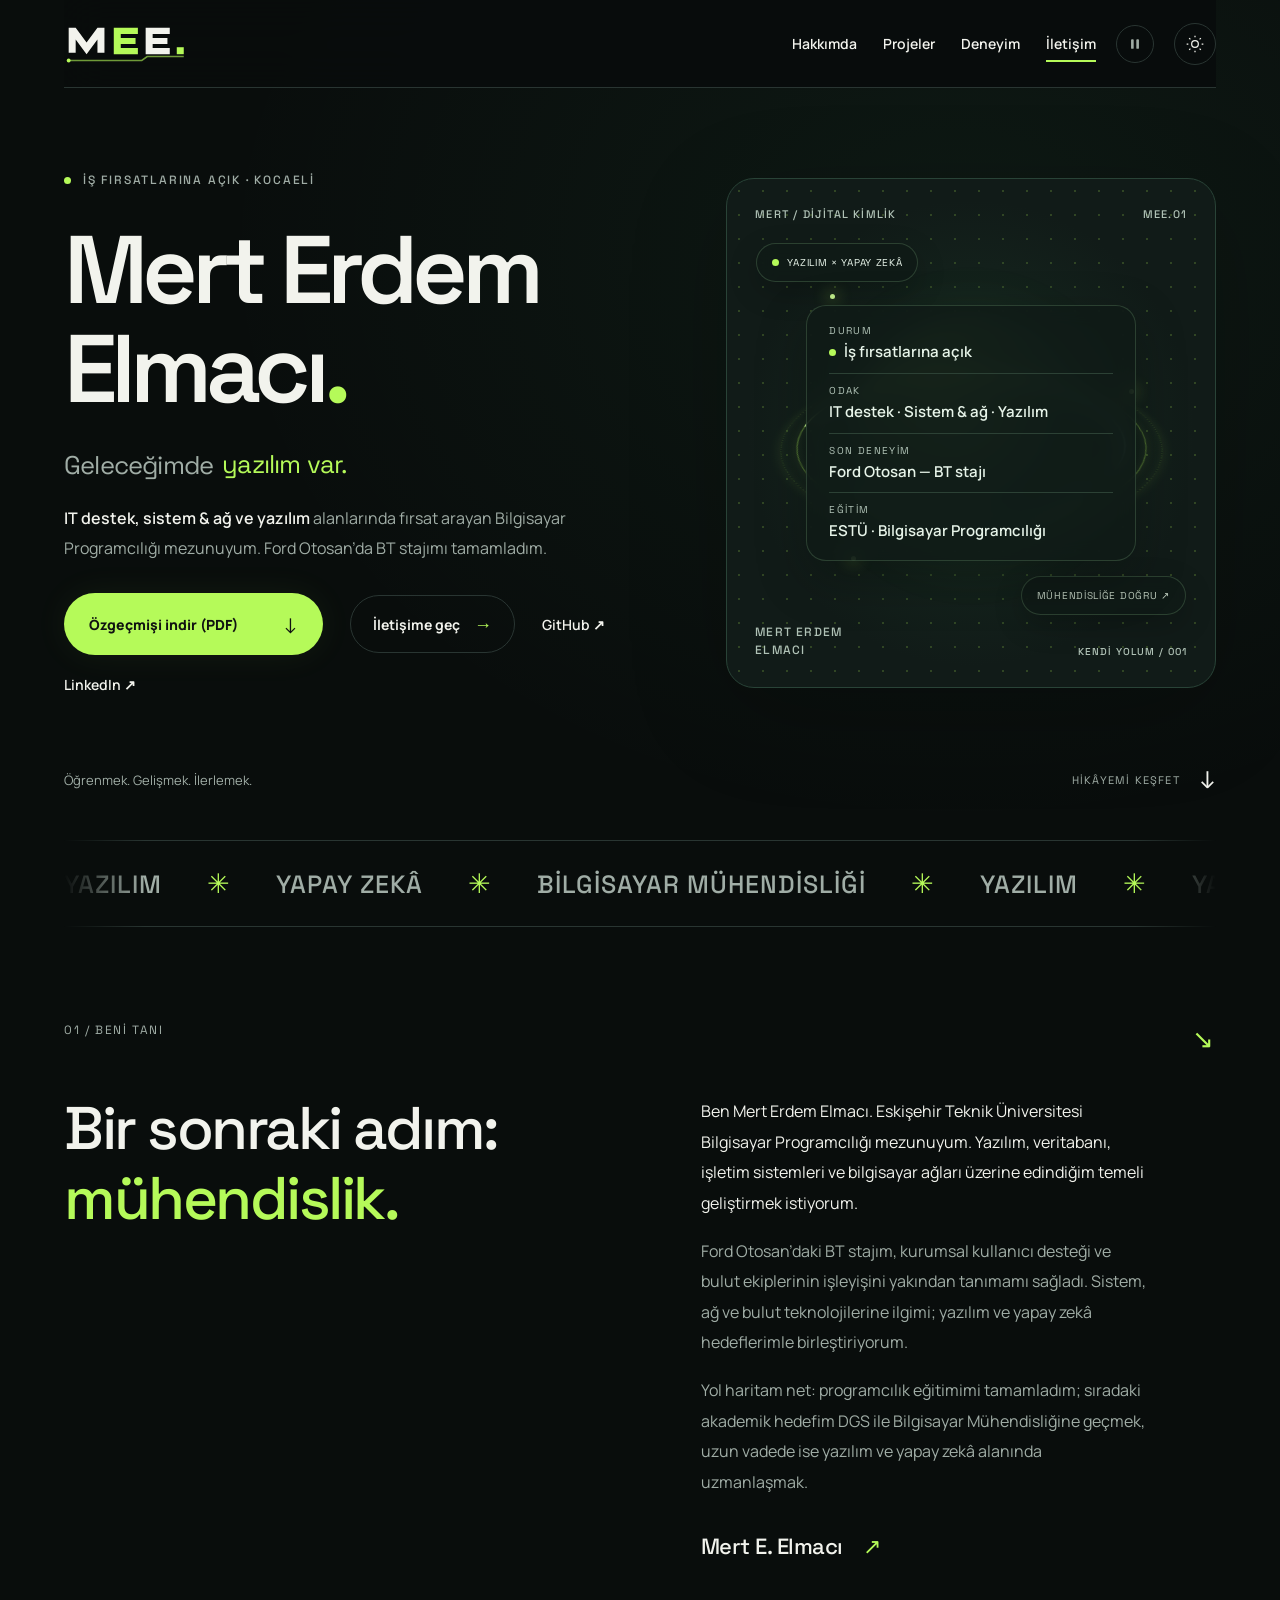
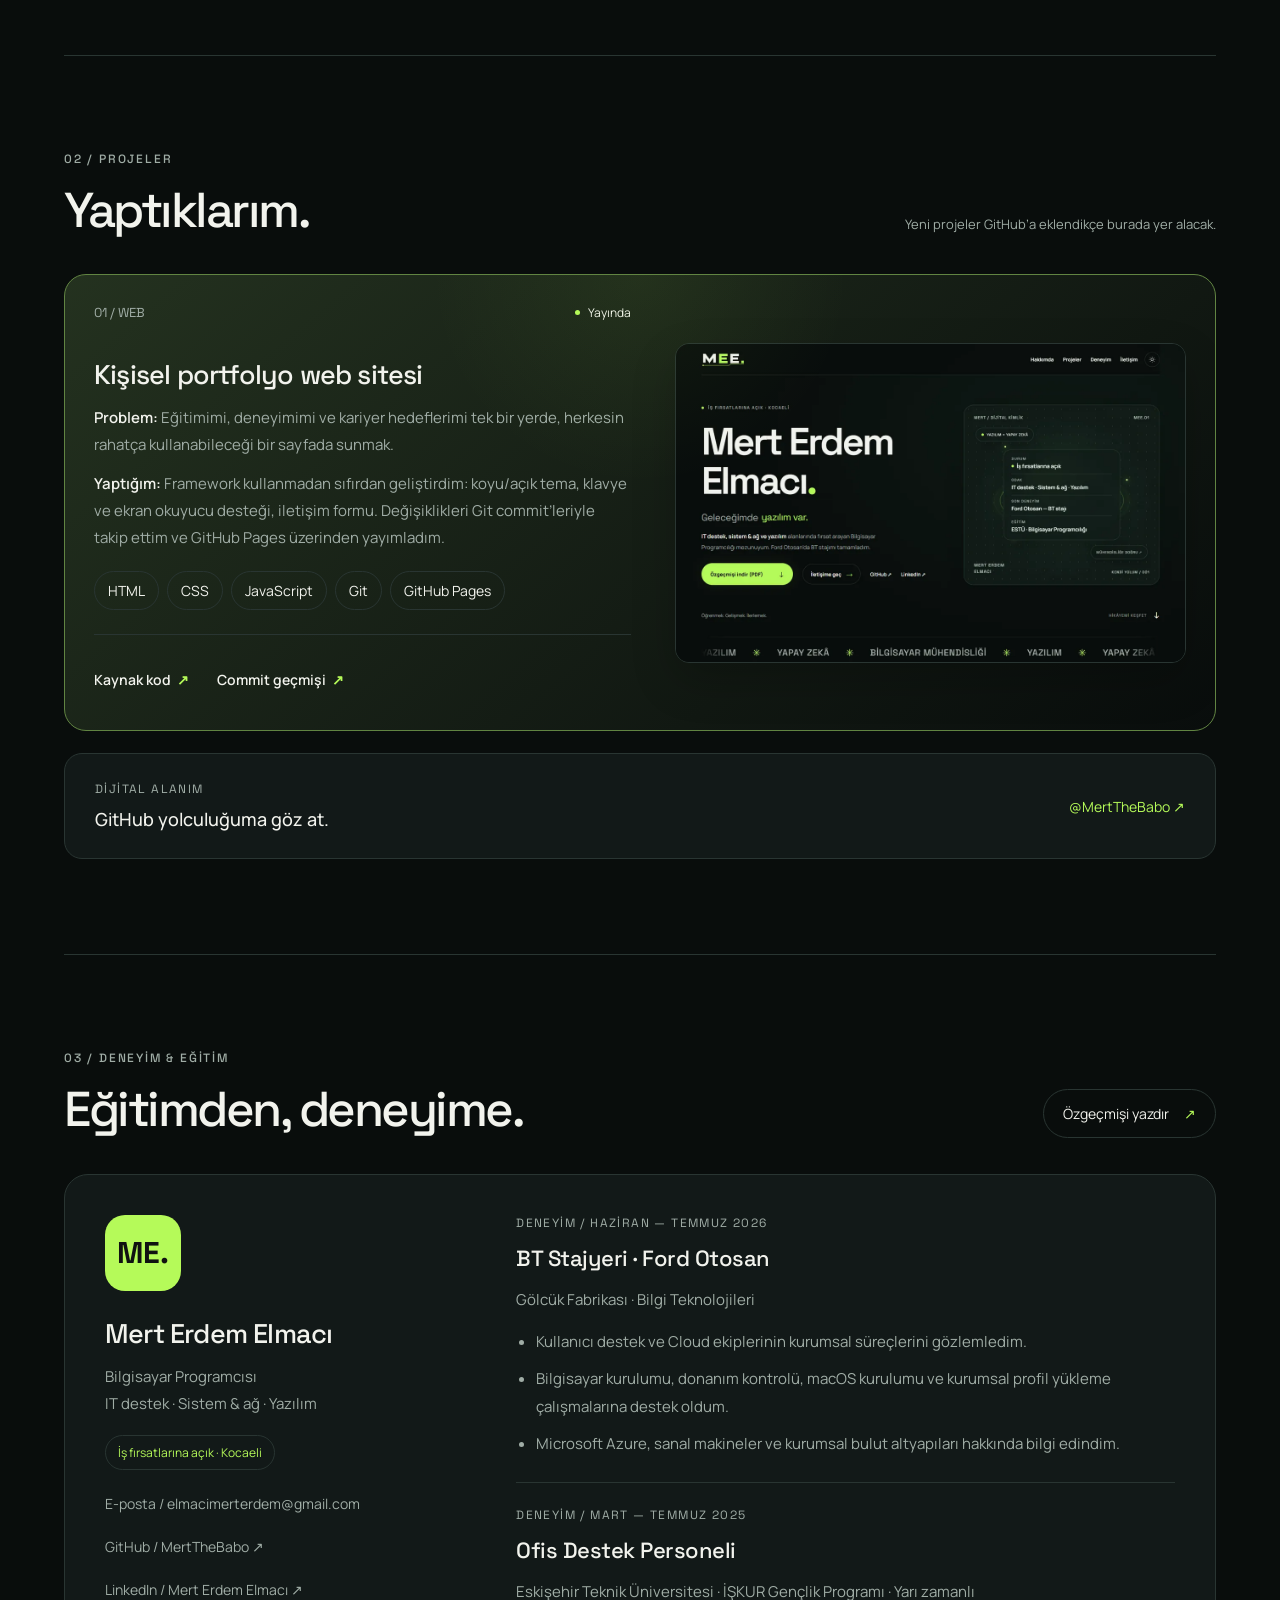
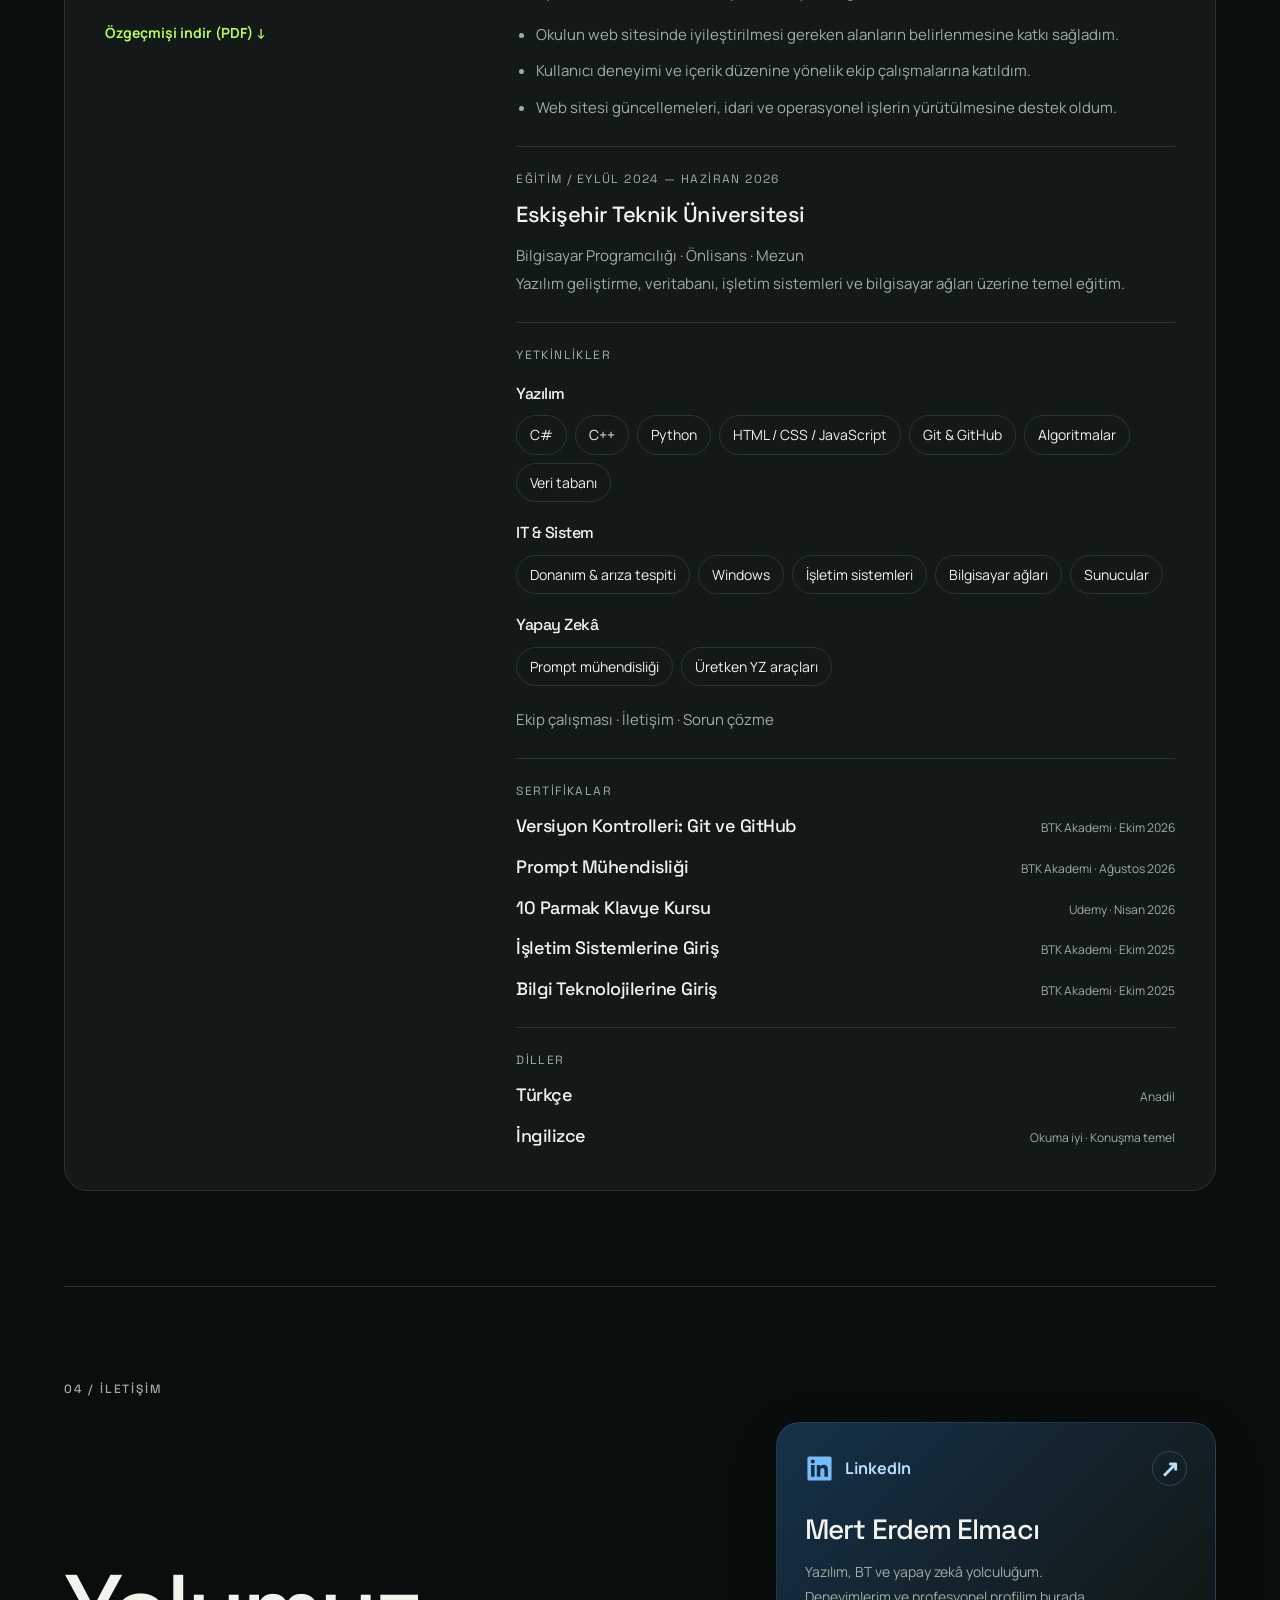
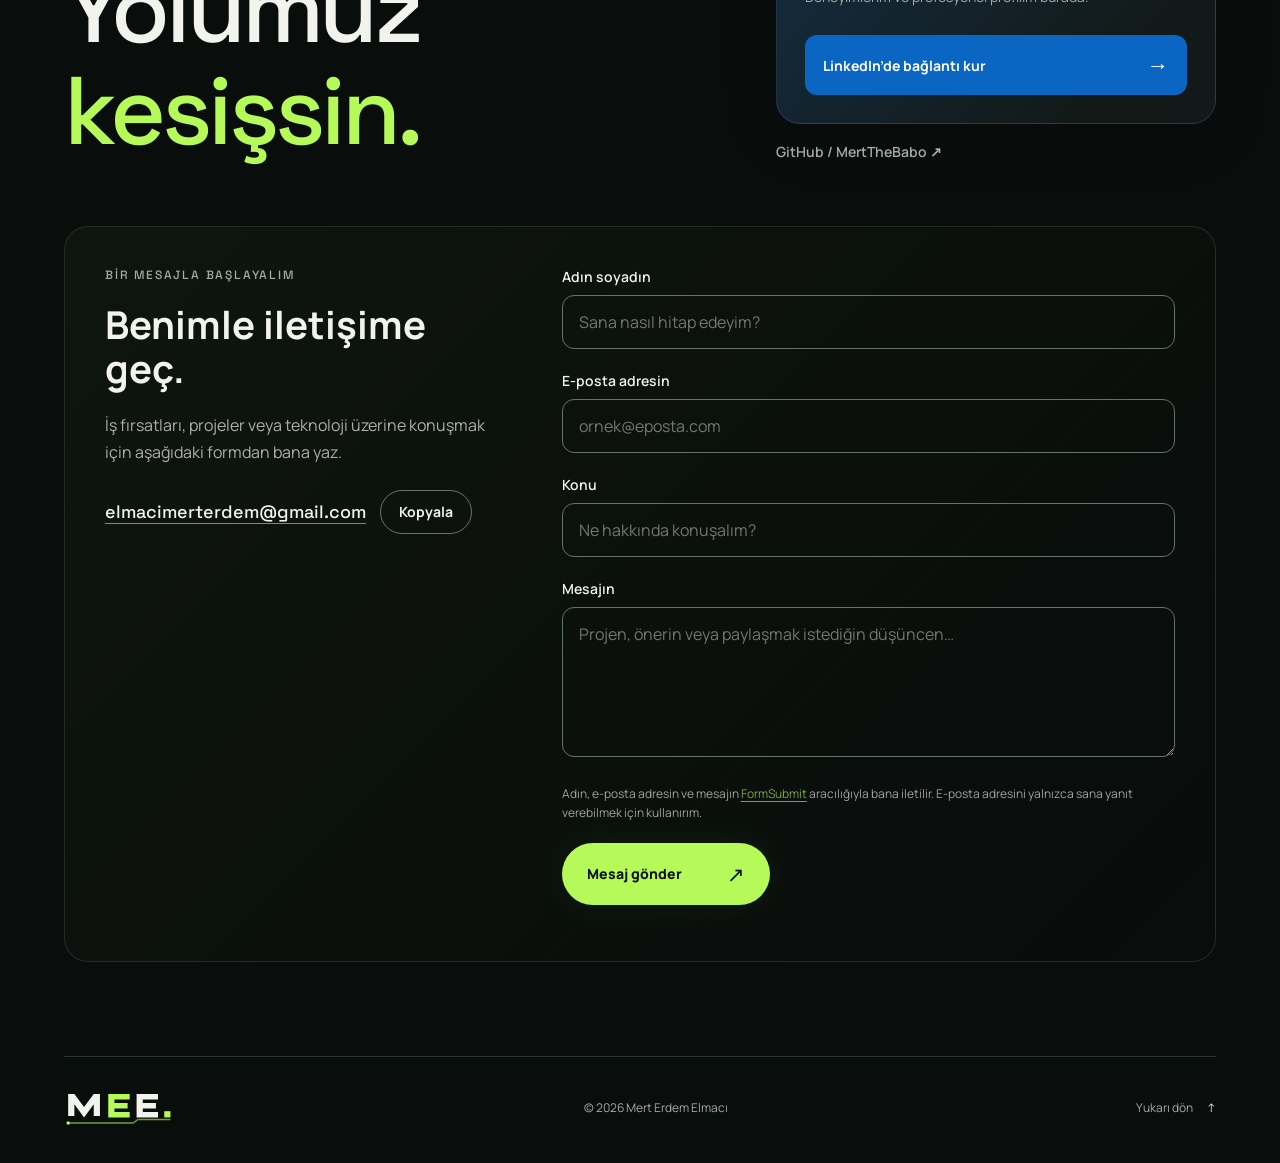
==== commit d52ac258: "Proje kartına site ekran görüntüsü ekle" ====
--- a/index.html
+++ b/index.html
@@ -61,7 +61,7 @@
 <div class="cards project-cards"><article class="card card-featured project-card">
 <div class="card-top"><span class="card-index">01 / WEB</span><span class="pill"><span class="status-dot" aria-hidden="true"></span>Yayında</span></div>
 <div class="project-body"><h3>Kişisel portfolyo web sitesi</h3><p><strong>Problem:</strong> Eğitimimi, deneyimimi ve kariyer hedeflerimi tek bir yerde, herkesin rahatça kullanabileceği bir sayfada sunmak.</p><p><strong>Yaptığım:</strong> Framework kullanmadan sıfırdan geliştirdim: koyu/açık tema, klavye ve ekran okuyucu desteği, iletişim formu. Değişiklikleri Git commit’leriyle takip ettim ve GitHub Pages üzerinden yayımladım.</p><ul class="focus-tags" aria-label="Kullanılan teknolojiler"><li>HTML</li><li>CSS</li><li>JavaScript</li><li>Git</li><li>GitHub Pages</li></ul></div>
-<!-- EKRAN GÖRÜNTÜSÜ BURAYA -->
+<figure class="project-shot"><img src="img/portfolyo-site.webp" width="1200" height="750" loading="lazy" alt="Bu sitenin ana sayfası: koyu tema, MEE logosu, Mert Erdem Elmacı başlığı ve bir bakışta kartı"></figure>
 <div class="card-bottom project-links"><a href="https://github.com/MertTheBabo/mertthebabo.github.io" target="_blank" rel="noopener noreferrer">Kaynak kod <span aria-hidden="true">↗</span><span class="visually-hidden"> (yeni sekmede açılır)</span></a><a href="https://github.com/MertTheBabo/mertthebabo.github.io/commits/main" target="_blank" rel="noopener noreferrer">Commit geçmişi <span aria-hidden="true">↗</span><span class="visually-hidden"> (yeni sekmede açılır)</span></a></div>
 </article></div>
 <a class="github-strip" href="https://github.com/MertTheBabo" target="_blank" rel="noopener noreferrer"><span><span class="resume-label">DİJİTAL ALANIM</span><strong>GitHub yolculuğuma göz at.</strong></span><span>@MertTheBabo <span aria-hidden="true">↗</span><span class="visually-hidden"> (yeni sekmede açılır)</span></span></a>
